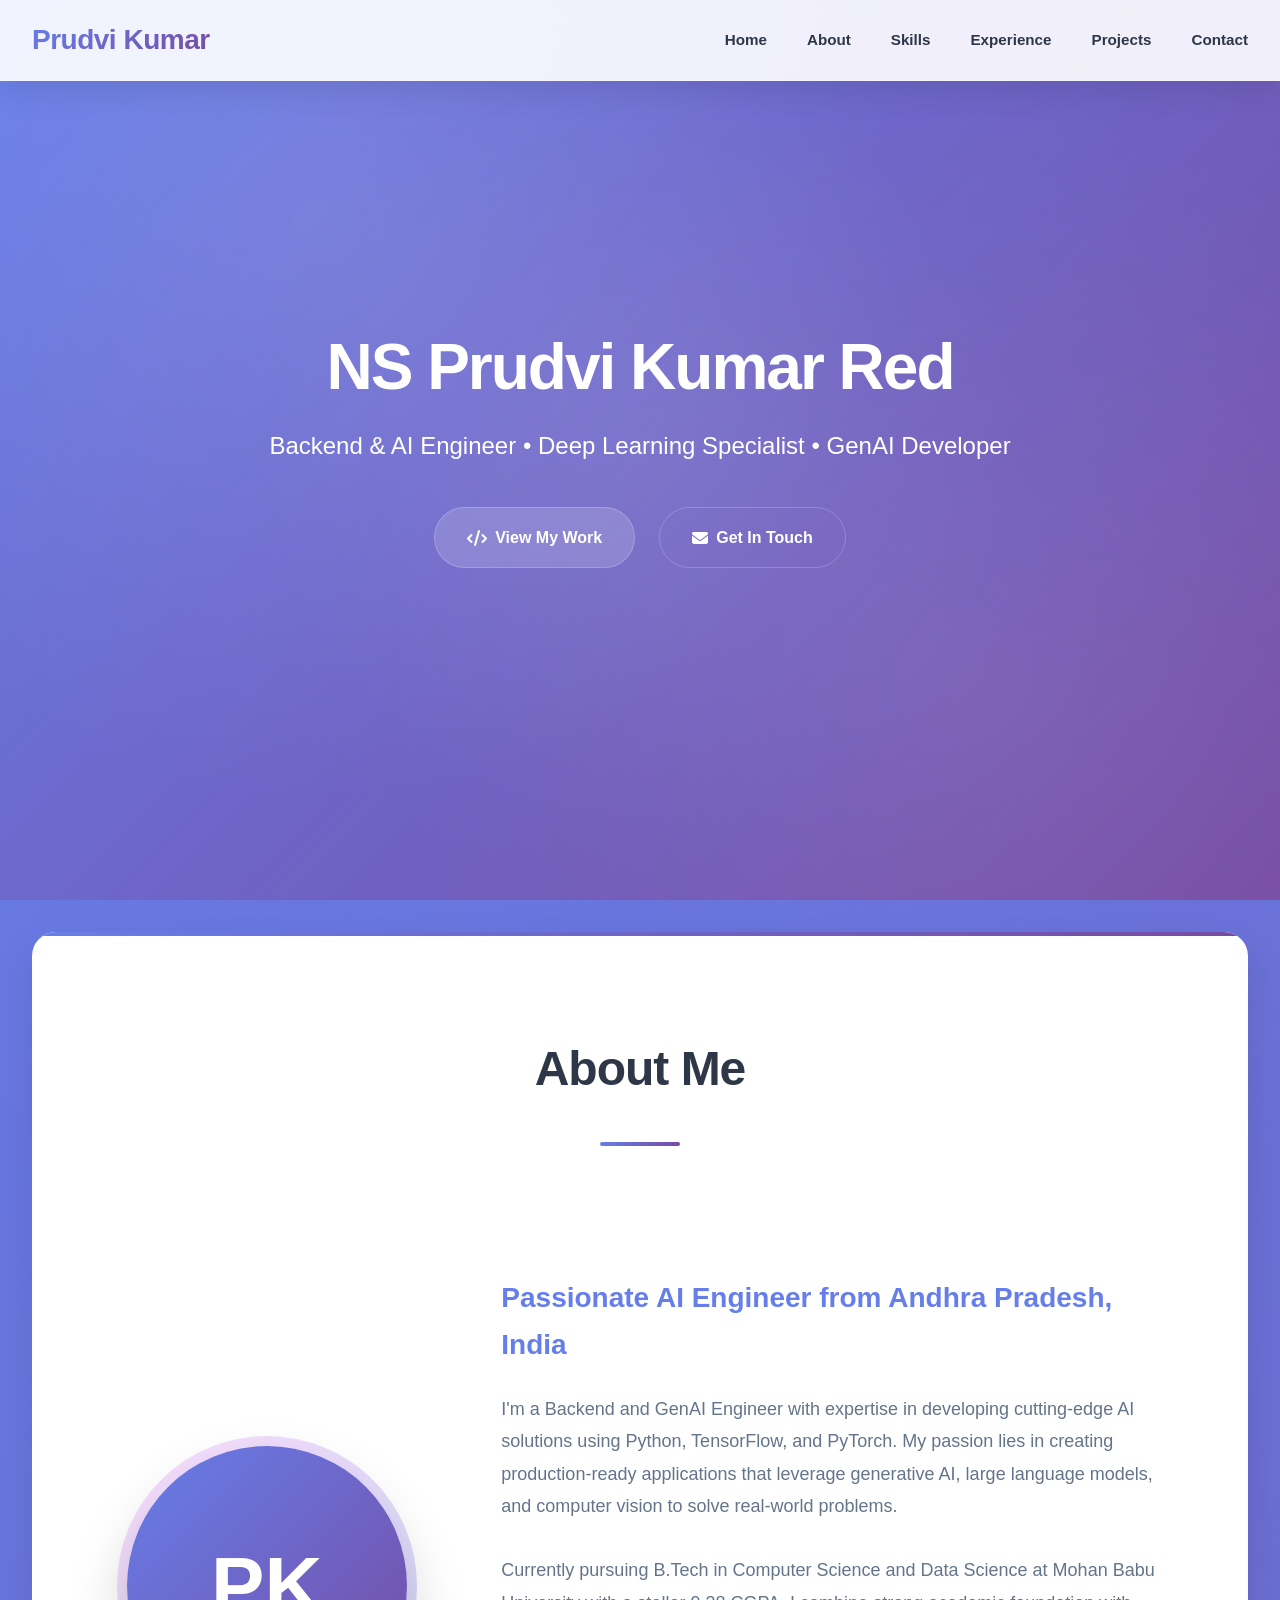
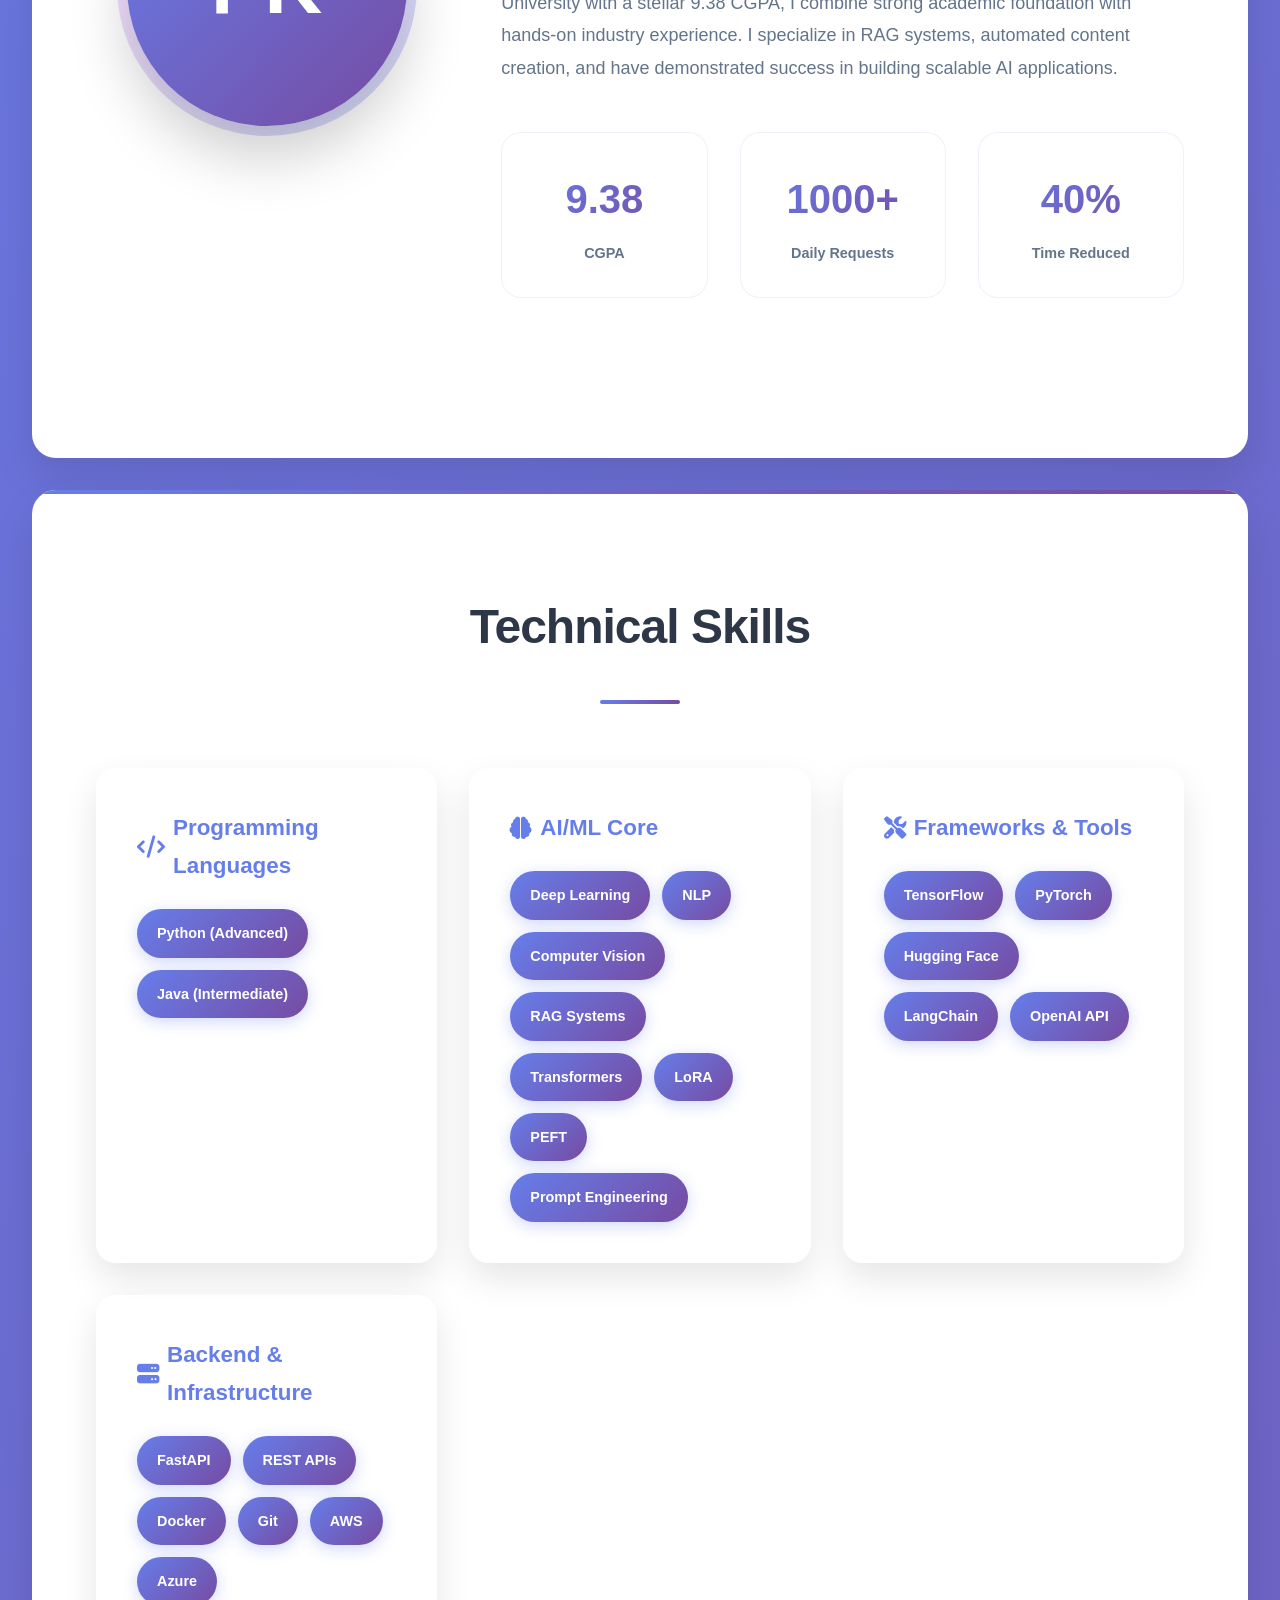
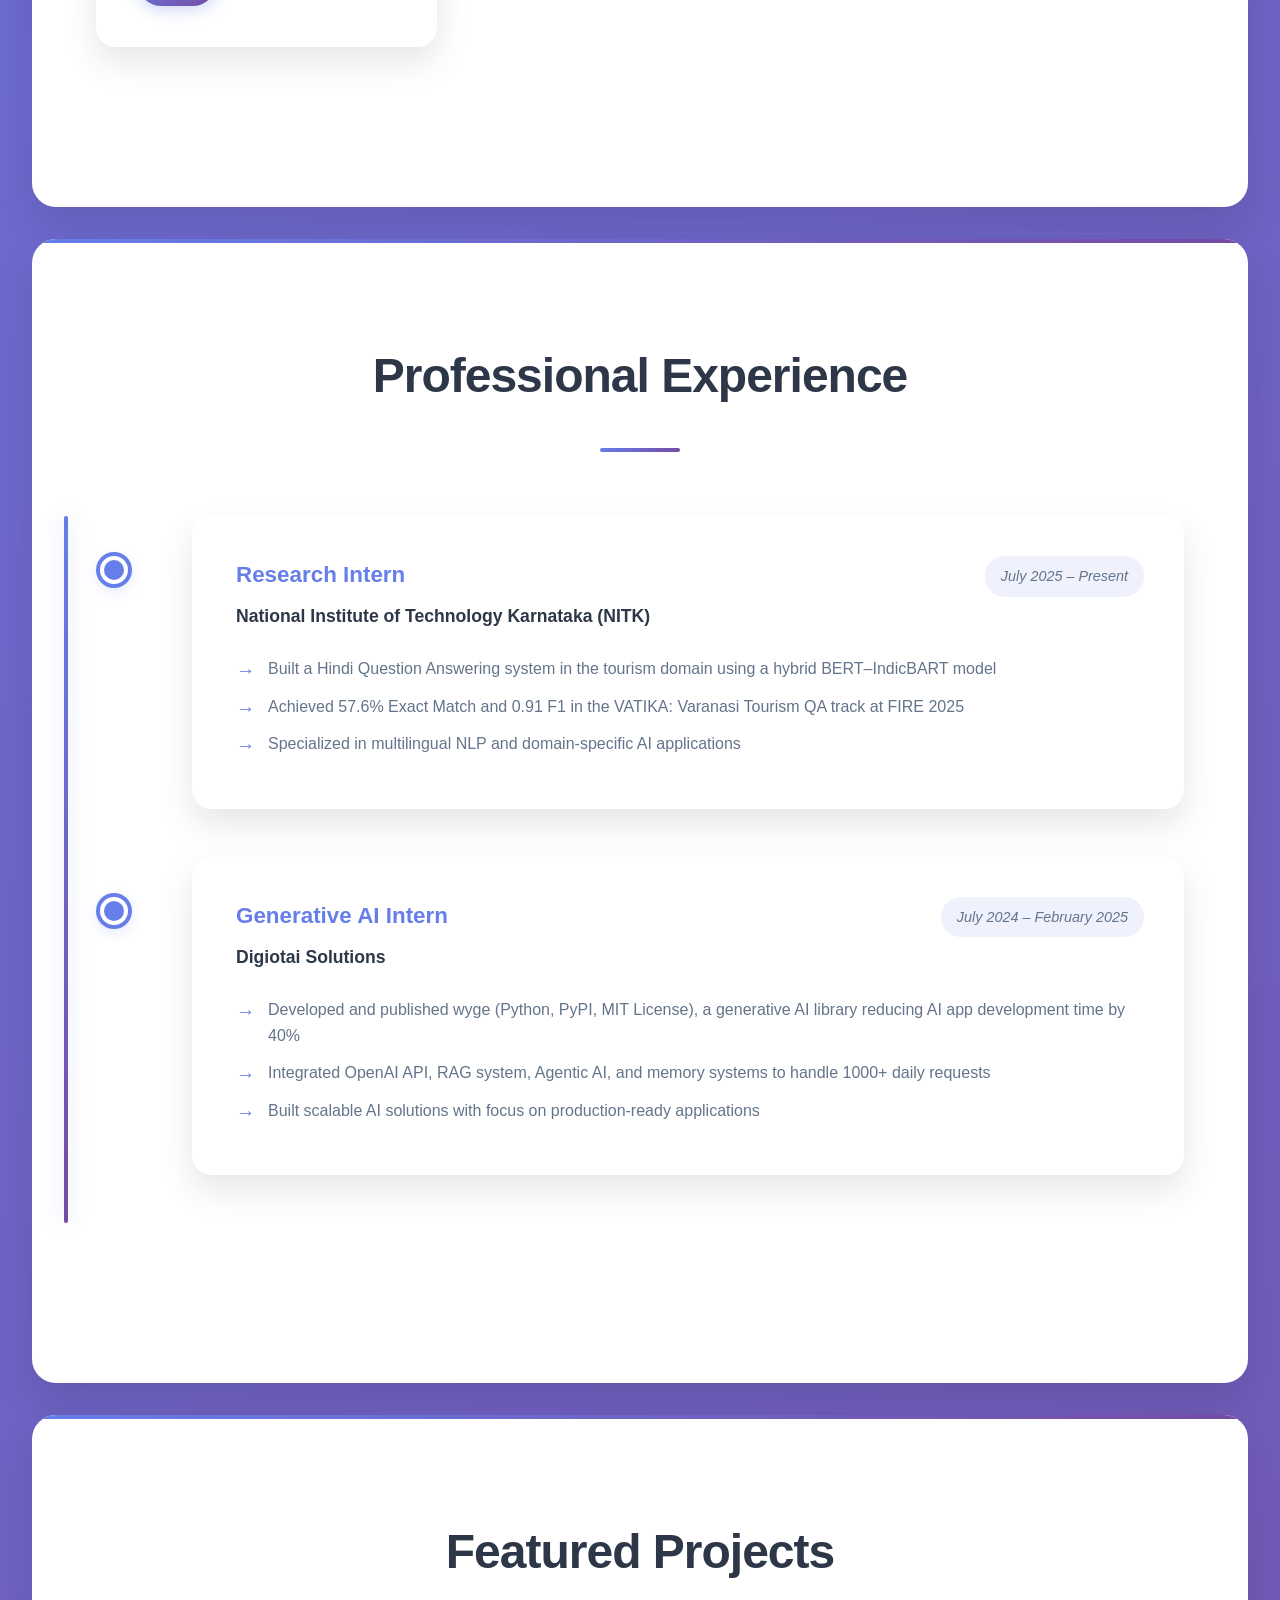
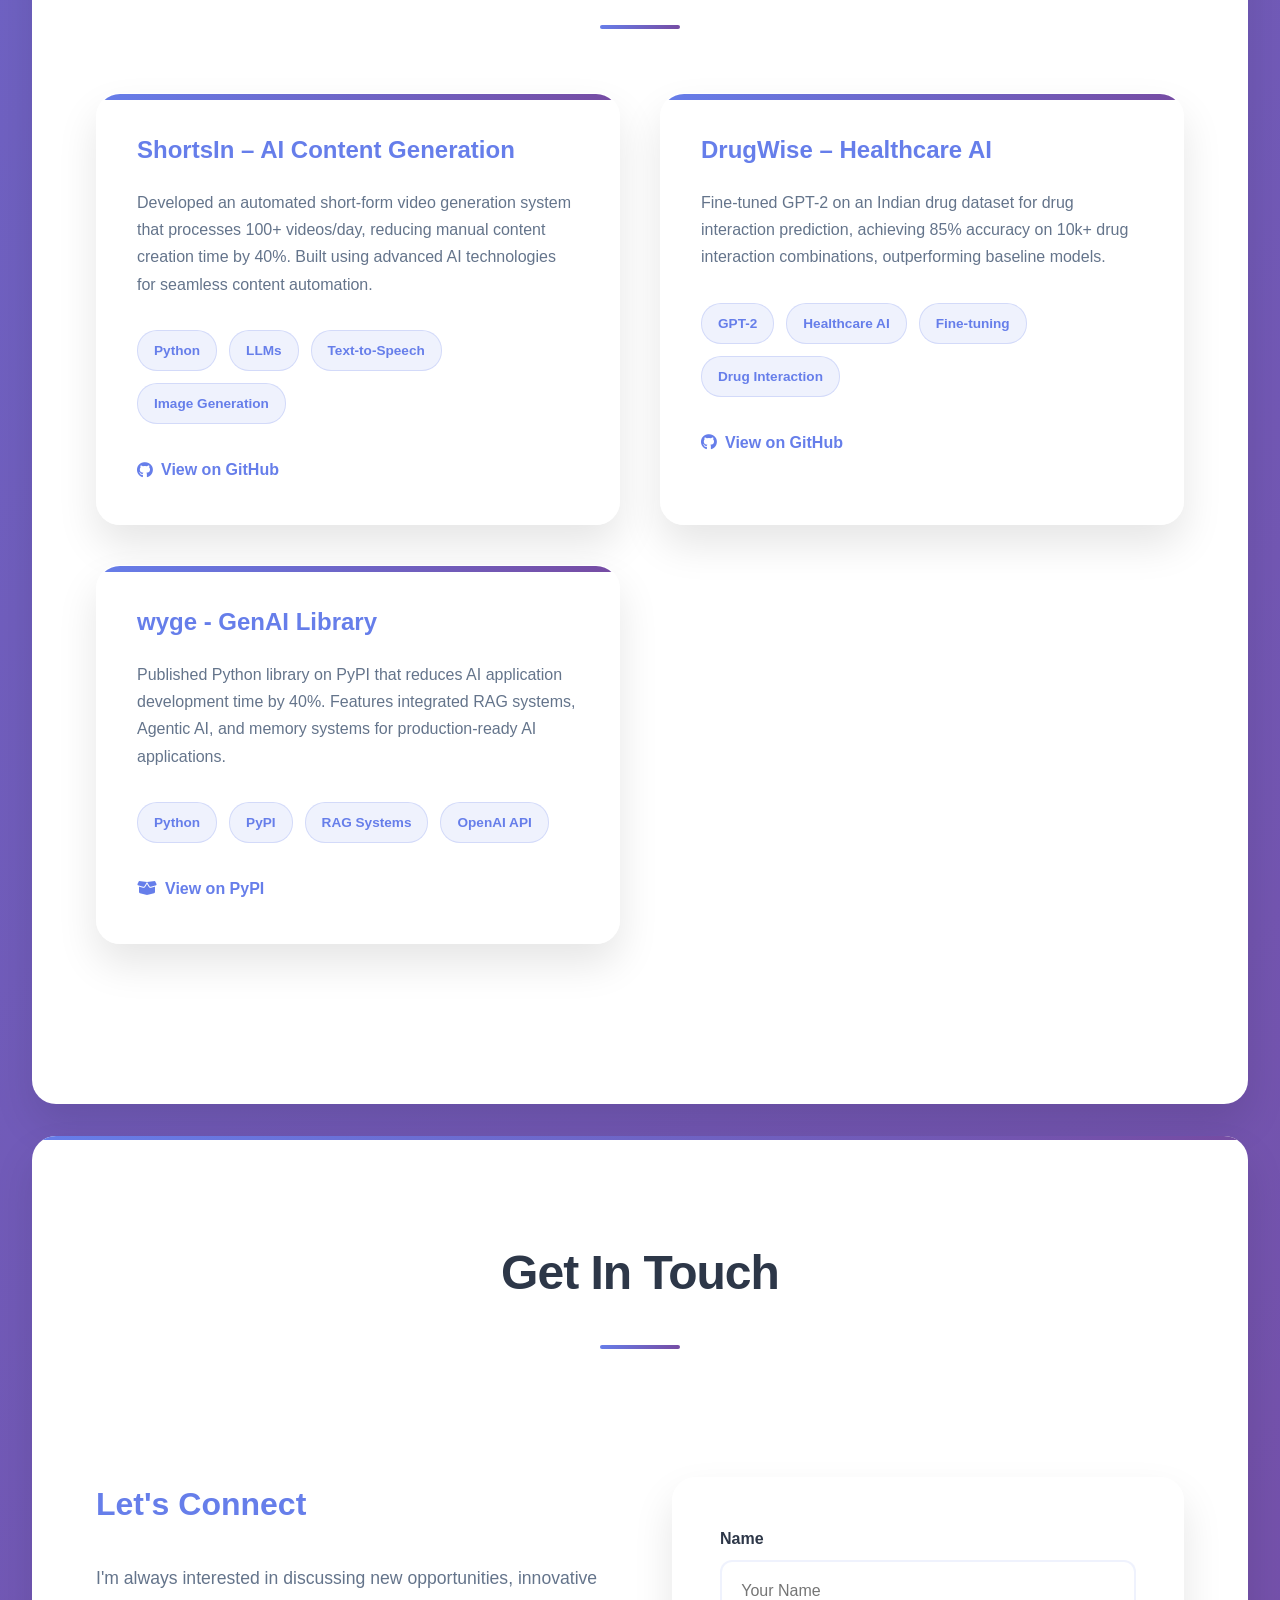
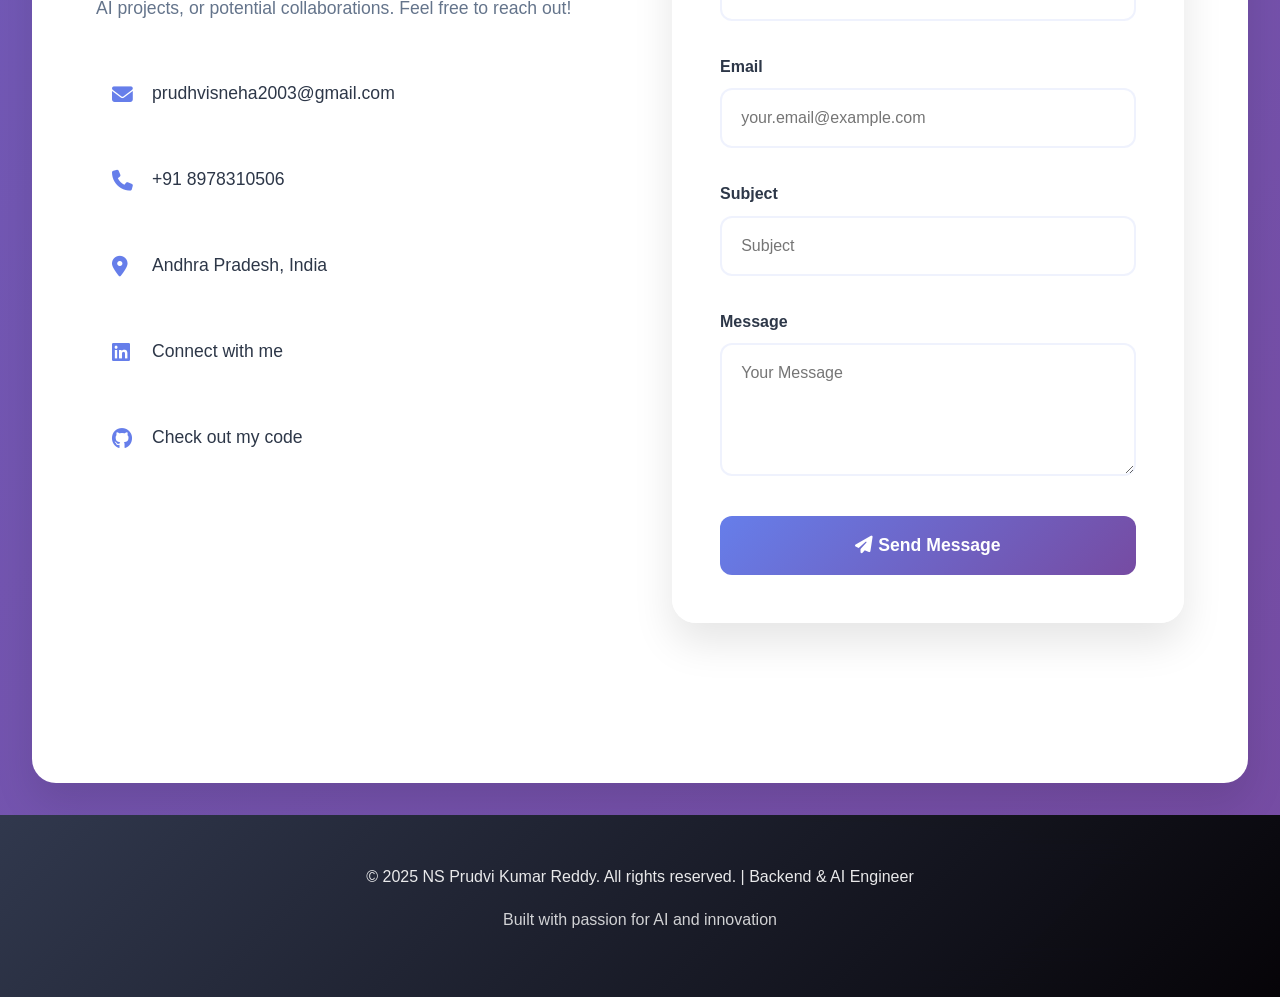
==== index.html @ 7cf5a9c7 "rename portfolio" ====
<!DOCTYPE html>
<html lang="en">
<head>
    <meta charset="UTF-8">
    <meta name="viewport" content="width=device-width, initial-scale=1.0">
    <title>NS Prudvi Kumar Reddy - Backend & AI Engineer</title>
    <link href="https://cdnjs.cloudflare.com/ajax/libs/font-awesome/6.4.0/css/all.min.css" rel="stylesheet">
    <style>
        * {
            margin: 0;
            padding: 0;
            box-sizing: border-box;
        }

        :root {
            --primary: #667eea;
            --secondary: #764ba2;
            --accent: #f093fb;
            --dark: #2d3748;
            --light: #f7fafc;
            --white: #ffffff;
            --shadow: rgba(0, 0, 0, 0.1);
            --shadow-hover: rgba(0, 0, 0, 0.2);
            --gradient-primary: linear-gradient(135deg, var(--primary) 0%, var(--secondary) 100%);
            --gradient-accent: linear-gradient(135deg, var(--accent) 0%, var(--primary) 100%);
            --glass: rgba(255, 255, 255, 0.1);
            --glass-border: rgba(255, 255, 255, 0.2);
        }

        html {
            scroll-behavior: smooth;
        }

        body {
            font-family: 'Inter', -apple-system, BlinkMacSystemFont, 'Segoe UI', sans-serif;
            line-height: 1.7;
            color: var(--dark);
            background: var(--gradient-primary);
            min-height: 100vh;
            overflow-x: hidden;
        }

        /* Enhanced Navigation */
        nav {
            position: fixed;
            top: 0;
            width: 100%;
            background: rgba(255, 255, 255, 0.9);
            backdrop-filter: blur(20px);
            -webkit-backdrop-filter: blur(20px);
            z-index: 1000;
            padding: 1rem 0;
            box-shadow: 0 8px 32px rgba(0, 0, 0, 0.1);
            border-bottom: 1px solid rgba(255, 255, 255, 0.2);
            transition: all 0.3s cubic-bezier(0.4, 0, 0.2, 1);
        }

        .nav-container {
            max-width: 1400px;
            margin: 0 auto;
            display: flex;
            justify-content: space-between;
            align-items: center;
            padding: 0 2rem;
        }

        .logo {
            font-size: 1.75rem;
            font-weight: 800;
            background: var(--gradient-primary);
            -webkit-background-clip: text;
            -webkit-text-fill-color: transparent;
            background-clip: text;
            letter-spacing: -0.5px;
        }

        .nav-links {
            display: flex;
            list-style: none;
            gap: 2.5rem;
        }

        .nav-links a {
            text-decoration: none;
            color: var(--dark);
            font-weight: 600;
            font-size: 0.95rem;
            transition: all 0.3s cubic-bezier(0.4, 0, 0.2, 1);
            position: relative;
            padding: 0.5rem 0;
        }

        .nav-links a:hover {
            color: var(--primary);
            transform: translateY(-2px);
        }

        .nav-links a::after {
            content: '';
            position: absolute;
            bottom: 0;
            left: 0;
            width: 0;
            height: 2px;
            background: var(--gradient-primary);
            transition: width 0.3s cubic-bezier(0.4, 0, 0.2, 1);
        }

        .nav-links a:hover::after {
            width: 100%;
        }

        .mobile-menu {
            display: none;
            flex-direction: column;
            cursor: pointer;
            padding: 0.5rem;
        }

        .mobile-menu span {
            width: 25px;
            height: 3px;
            background: var(--primary);
            margin: 3px 0;
            transition: 0.3s;
            border-radius: 2px;
        }

        /* Enhanced Hero Section */
        .hero {
            min-height: 100vh;
            display: flex;
            align-items: center;
            justify-content: center;
            text-align: center;
            color: white;
            position: relative;
            overflow: hidden;
            background: var(--gradient-primary);
        }

        .hero::before {
            content: '';
            position: absolute;
            top: 0;
            left: 0;
            right: 0;
            bottom: 0;
            background: 
                radial-gradient(circle at 25% 25%, rgba(255, 255, 255, 0.1) 0%, transparent 50%),
                radial-gradient(circle at 75% 75%, rgba(255, 255, 255, 0.08) 0%, transparent 50%),
                radial-gradient(circle at 50% 50%, rgba(255, 255, 255, 0.05) 0%, transparent 50%);
            animation: float 20s ease-in-out infinite;
        }

        @keyframes float {
            0%, 100% { transform: translateY(0px) rotate(0deg); }
            33% { transform: translateY(-30px) rotate(2deg); }
            66% { transform: translateY(-20px) rotate(-1deg); }
        }

        .hero-content {
            position: relative;
            z-index: 1;
            max-width: 900px;
            padding: 0 2rem;
        }

        .hero-title {
            font-size: clamp(2.5rem, 5vw, 4.5rem);
            margin-bottom: 1.5rem;
            font-weight: 800;
            letter-spacing: -2px;
            line-height: 1.1;
            opacity: 0;
            animation: slideUp 1s ease 0.5s forwards;
        }

        .hero-subtitle {
            font-size: clamp(1.1rem, 2.5vw, 1.5rem);
            margin-bottom: 2.5rem;
            opacity: 0.9;
            font-weight: 400;
            opacity: 0;
            animation: slideUp 1s ease 0.7s forwards;
        }

        .cta-buttons {
            opacity: 0;
            animation: slideUp 1s ease 0.9s forwards;
            display: flex;
            gap: 1.5rem;
            justify-content: center;
            flex-wrap: wrap;
        }

        .btn {
            display: inline-flex;
            align-items: center;
            gap: 0.5rem;
            padding: 1rem 2rem;
            background: var(--glass);
            color: white;
            text-decoration: none;
            border-radius: 50px;
            border: 1px solid var(--glass-border);
            transition: all 0.3s cubic-bezier(0.4, 0, 0.2, 1);
            backdrop-filter: blur(20px);
            -webkit-backdrop-filter: blur(20px);
            font-weight: 600;
            font-size: 1rem;
        }

        .btn:hover {
            background: rgba(255, 255, 255, 0.2);
            transform: translateY(-3px);
            box-shadow: 0 20px 40px rgba(0, 0, 0, 0.2);
        }

        .btn-primary {
            background: rgba(255, 255, 255, 0.15);
        }

        .btn-secondary {
            background: transparent;
        }

        @keyframes slideUp {
            from { opacity: 0; transform: translateY(60px); }
            to { opacity: 1; transform: translateY(0); }
        }

        /* Enhanced Section Styling */
        .container {
            max-width: 1400px;
            margin: 0 auto;
            padding: 0 2rem;
        }

        section {
            padding: 6rem 0;
            position: relative;
        }

        .section-bg {
            background: var(--white);
            margin: 2rem 0;
            border-radius: 24px;
            box-shadow: 0 20px 40px var(--shadow);
            overflow: hidden;
            position: relative;
        }

        .section-bg::before {
            content: '';
            position: absolute;
            top: 0;
            left: 0;
            right: 0;
            height: 4px;
            background: var(--gradient-primary);
        }

        h2 {
            text-align: center;
            font-size: clamp(2rem, 4vw, 3rem);
            margin-bottom: 4rem;
            color: var(--dark);
            position: relative;
            font-weight: 800;
            letter-spacing: -1px;
        }

        h2::after {
            content: '';
            display: block;
            width: 80px;
            height: 4px;
            background: var(--gradient-primary);
            margin: 2rem auto 0;
            border-radius: 2px;
        }

        /* Enhanced About Section */
        .about-content {
            display: grid;
            grid-template-columns: 1fr 2fr;
            gap: 4rem;
            align-items: center;
            padding: 4rem;
        }

        .about-image {
            width: 280px;
            height: 280px;
            border-radius: 50%;
            background: var(--gradient-primary);
            display: flex;
            align-items: center;
            justify-content: center;
            font-size: 5rem;
            color: white;
            margin: 0 auto;
            box-shadow: 0 30px 60px var(--shadow-hover);
            position: relative;
            font-weight: 800;
        }

        .about-image::before {
            content: '';
            position: absolute;
            top: -10px;
            left: -10px;
            right: -10px;
            bottom: -10px;
            border-radius: 50%;
            background: var(--gradient-accent);
            z-index: -1;
            opacity: 0.3;
            animation: pulse 3s ease-in-out infinite;
        }

        @keyframes pulse {
            0%, 100% { transform: scale(1); opacity: 0.3; }
            50% { transform: scale(1.05); opacity: 0.1; }
        }

        .about-text h3 {
            color: var(--primary);
            margin-bottom: 1.5rem;
            font-size: 1.75rem;
            font-weight: 700;
        }

        .about-text p {
            margin-bottom: 2rem;
            font-size: 1.125rem;
            line-height: 1.8;
            color: #64748b;
        }

        .stats {
            display: grid;
            grid-template-columns: repeat(auto-fit, minmax(150px, 1fr));
            gap: 2rem;
            margin-top: 3rem;
        }

        .stat {
            text-align: center;
            padding: 2rem 1rem;
            background: linear-gradient(135deg, var(--glass) 0%, rgba(255, 255, 255, 0.05) 100%);
            border-radius: 20px;
            border: 1px solid rgba(102, 126, 234, 0.1);
            transition: transform 0.3s ease;
        }

        .stat:hover {
            transform: translateY(-5px);
        }

        .stat-number {
            font-size: 2.5rem;
            font-weight: 800;
            background: var(--gradient-primary);
            -webkit-background-clip: text;
            -webkit-text-fill-color: transparent;
            background-clip: text;
            display: block;
            margin-bottom: 0.5rem;
        }

        .stat-label {
            font-size: 0.9rem;
            color: #64748b;
            font-weight: 600;
        }

        /* Enhanced Skills Section */
        .skills-grid {
            display: grid;
            grid-template-columns: repeat(auto-fit, minmax(320px, 1fr));
            gap: 2rem;
            margin-top: 3rem;
            padding: 0 4rem 4rem;
        }

        .skill-category {
            background: rgba(255, 255, 255, 0.7);
            padding: 2.5rem;
            border-radius: 20px;
            box-shadow: 0 15px 35px var(--shadow);
            transition: all 0.3s cubic-bezier(0.4, 0, 0.2, 1);
            border: 1px solid rgba(255, 255, 255, 0.2);
        }

        .skill-category:hover {
            transform: translateY(-8px);
            box-shadow: 0 25px 50px var(--shadow-hover);
        }

        .skill-category h3 {
            color: var(--primary);
            margin-bottom: 1.5rem;
            font-size: 1.4rem;
            font-weight: 700;
            display: flex;
            align-items: center;
            gap: 0.5rem;
        }

        .skill-tags {
            display: flex;
            flex-wrap: wrap;
            gap: 0.75rem;
        }

        .skill-tag {
            background: var(--gradient-primary);
            color: white;
            padding: 0.75rem 1.25rem;
            border-radius: 25px;
            font-size: 0.9rem;
            font-weight: 600;
            transition: all 0.3s ease;
            box-shadow: 0 4px 15px rgba(102, 126, 234, 0.3);
        }

        .skill-tag:hover {
            transform: translateY(-2px);
            box-shadow: 0 8px 25px rgba(102, 126, 234, 0.4);
        }

        /* Enhanced Experience Section */
        .experience-timeline {
            position: relative;
            padding: 0 4rem 4rem 6rem;
        }

        .experience-timeline::before {
            content: '';
            position: absolute;
            left: 2rem;
            top: 0;
            bottom: 4rem;
            width: 4px;
            background: var(--gradient-primary);
            border-radius: 2px;
            box-shadow: 0 0 20px rgba(102, 126, 234, 0.3);
        }

        .experience-item {
            position: relative;
            background: rgba(255, 255, 255, 0.9);
            padding: 2.5rem;
            margin-bottom: 3rem;
            border-radius: 20px;
            box-shadow: 0 15px 35px var(--shadow);
            margin-left: 4rem;
            transition: all 0.3s cubic-bezier(0.4, 0, 0.2, 1);
            border-left: 4px solid transparent;
            background-clip: padding-box;
        }

        .experience-item:hover {
            transform: translateX(10px);
            box-shadow: 0 25px 50px var(--shadow-hover);
            border-left-color: var(--primary);
        }

        .experience-item::before {
            content: '';
            position: absolute;
            left: -6rem;
            top: 2.5rem;
            width: 20px;
            height: 20px;
            background: var(--primary);
            border-radius: 50%;
            border: 4px solid white;
            box-shadow: 0 0 0 4px var(--primary), 0 4px 15px rgba(102, 126, 234, 0.3);
        }

        .experience-header {
            display: flex;
            justify-content: space-between;
            align-items: flex-start;
            margin-bottom: 1.5rem;
            flex-wrap: wrap;
            gap: 1rem;
        }

        .experience-title {
            color: var(--primary);
            font-size: 1.4rem;
            font-weight: 700;
            margin-bottom: 0.5rem;
        }

        .experience-company {
            font-weight: 600;
            color: var(--dark);
            font-size: 1.1rem;
        }

        .experience-date {
            color: #64748b;
            font-style: italic;
            font-weight: 500;
            background: rgba(102, 126, 234, 0.1);
            padding: 0.5rem 1rem;
            border-radius: 20px;
            font-size: 0.9rem;
        }

        .experience-description {
            list-style: none;
        }

        .experience-description li {
            margin-bottom: 0.75rem;
            position: relative;
            padding-left: 2rem;
            line-height: 1.6;
            color: #64748b;
        }

        .experience-description li::before {
            content: '→';
            color: var(--primary);
            position: absolute;
            left: 0;
            font-weight: bold;
            font-size: 1.2rem;
        }

        /* Enhanced Projects Section */
        .projects-grid {
            display: grid;
            grid-template-columns: repeat(auto-fit, minmax(380px, 1fr));
            gap: 2.5rem;
            margin-top: 3rem;
            padding: 0 4rem 4rem;
        }

        .project-card {
            background: rgba(255, 255, 255, 0.95);
            border-radius: 24px;
            padding: 2.5rem;
            box-shadow: 0 20px 40px var(--shadow);
            transition: all 0.4s cubic-bezier(0.4, 0, 0.2, 1);
            position: relative;
            overflow: hidden;
            border: 1px solid rgba(255, 255, 255, 0.2);
        }

        .project-card::before {
            content: '';
            position: absolute;
            top: 0;
            left: 0;
            right: 0;
            height: 6px;
            background: var(--gradient-primary);
        }

        .project-card:hover {
            transform: translateY(-15px);
            box-shadow: 0 35px 70px var(--shadow-hover);
        }

        .project-title {
            color: var(--primary);
            font-size: 1.5rem;
            margin-bottom: 1.5rem;
            font-weight: 700;
            line-height: 1.3;
        }

        .project-description {
            margin-bottom: 2rem;
            line-height: 1.7;
            color: #64748b;
            font-size: 1rem;
        }

        .project-tech {
            display: flex;
            flex-wrap: wrap;
            gap: 0.75rem;
            margin-bottom: 2rem;
        }

        .tech-tag {
            background: rgba(102, 126, 234, 0.1);
            color: var(--primary);
            padding: 0.5rem 1rem;
            border-radius: 20px;
            font-size: 0.85rem;
            border: 1px solid rgba(102, 126, 234, 0.2);
            font-weight: 600;
            transition: all 0.3s ease;
        }

        .tech-tag:hover {
            background: rgba(102, 126, 234, 0.2);
            transform: translateY(-2px);
        }

        .project-link {
            color: var(--primary);
            text-decoration: none;
            font-weight: 700;
            transition: all 0.3s ease;
            display: inline-flex;
            align-items: center;
            gap: 0.5rem;
            font-size: 1rem;
        }

        .project-link:hover {
            color: var(--secondary);
            transform: translateX(5px);
        }

        /* Enhanced Contact Section */
        .contact-content {
            display: grid;
            grid-template-columns: 1fr 1fr;
            gap: 4rem;
            align-items: start;
            padding: 4rem;
        }

        .contact-info h3 {
            color: var(--primary);
            margin-bottom: 2rem;
            font-size: 2rem;
            font-weight: 700;
        }

        .contact-info p {
            margin-bottom: 2.5rem;
            line-height: 1.7;
            font-size: 1.1rem;
            color: #64748b;
        }

        .contact-item {
            display: flex;
            align-items: center;
            margin-bottom: 1.5rem;
            font-size: 1.1rem;
            color: var(--dark);
            transition: all 0.3s ease;
            padding: 1rem;
            border-radius: 12px;
        }

        .contact-item:hover {
            background: rgba(102, 126, 234, 0.05);
            transform: translateX(10px);
        }

        .contact-item i {
            color: var(--primary);
            margin-right: 1rem;
            font-size: 1.3rem;
            width: 24px;
        }

        .contact-form {
            background: rgba(255, 255, 255, 0.95);
            padding: 3rem;
            border-radius: 24px;
            box-shadow: 0 20px 40px var(--shadow);
            backdrop-filter: blur(20px);
            -webkit-backdrop-filter: blur(20px);
        }

        .form-group {
            margin-bottom: 2rem;
        }

        .form-group label {
            display: block;
            margin-bottom: 0.5rem;
            font-weight: 600;
            color: var(--dark);
        }

        .form-group input,
        .form-group textarea {
            width: 100%;
            padding: 1.2rem;
            border: 2px solid rgba(102, 126, 234, 0.1);
            border-radius: 12px;
            font-size: 1rem;
            transition: all 0.3s ease;
            background: rgba(255, 255, 255, 0.8);
            font-family: inherit;
        }

        .form-group input:focus,
        .form-group textarea:focus {
            outline: none;
            border-color: var(--primary);
            box-shadow: 0 0 0 4px rgba(102, 126, 234, 0.1);
            transform: translateY(-2px);
        }

        .submit-btn {
            width: 100%;
            padding: 1.2rem;
            background: var(--gradient-primary);
            color: white;
            border: none;
            border-radius: 12px;
            font-size: 1.1rem;
            font-weight: 700;
            cursor: pointer;
            transition: all 0.3s cubic-bezier(0.4, 0, 0.2, 1);
            font-family: inherit;
        }

        .submit-btn:hover {
            transform: translateY(-3px);
            box-shadow: 0 15px 30px rgba(102, 126, 234, 0.4);
        }

        /* Enhanced Footer */
        footer {
            background: linear-gradient(135deg, rgba(45, 55, 72, 0.95) 0%, rgba(0, 0, 0, 0.95) 100%);
            color: white;
            text-align: center;
            padding: 3rem 2rem;
            backdrop-filter: blur(20px);
            -webkit-backdrop-filter: blur(20px);
        }

        footer p {
            margin-bottom: 1rem;
            opacity: 0.9;
        }

        /* Responsive Design */
        @media (max-width: 1024px) {
            .nav-container { padding: 0 1.5rem; }
            .container { padding: 0 1.5rem; }
            .about-content { grid-template-columns: 1fr; text-align: center; gap: 3rem; padding: 3rem; }
            .contact-content { grid-template-columns: 1fr; gap: 3rem; padding: 3rem; }
            .experience-timeline { padding-left: 4rem; }
            .skills-grid { padding: 0 3rem 3rem; }
            .projects-grid { padding: 0 3rem 3rem; }
        }

        @media (max-width: 768px) {
            .nav-links { 
                position: fixed;
                top: 100%;
                left: 0;
                width: 100%;
                background: rgba(255, 255, 255, 0.98);
                backdrop-filter: blur(20px);
                flex-direction: column;
                gap: 0;
                padding: 2rem;
                box-shadow: 0 10px 30px var(--shadow);
                transform: translateY(-100%);
                opacity: 0;
                transition: all 0.3s cubic-bezier(0.4, 0, 0.2, 1);
                border-radius: 0 0 20px 20px;
            }

            .nav-links.active {
                top: 100%;
                transform: translateY(0);
                opacity: 1;
            }

            .nav-links li {
                margin: 1rem 0;
            }

            .mobile-menu {
                display: flex;
            }

            .mobile-menu.active span:nth-child(1) {
                transform: rotate(45deg) translate(5px, 5px);
            }

            .mobile-menu.active span:nth-child(2) {
                opacity: 0;
            }

            .mobile-menu.active span:nth-child(3) {
                transform: rotate(-45deg) translate(7px, -6px);
            }

            .hero-title { font-size: 2.5rem; }
            .cta-buttons { flex-direction: column; align-items: center; }
            
            .about-content,
            .contact-content { 
                grid-template-columns: 1fr; 
                padding: 2rem; 
            }

            .experience-timeline {
                padding-left: 2rem;
            }

            .experience-item {
                margin-left: 2rem;
            }

            .experience-item::before {
                left: -4rem;
            }

            .experience-timeline::before {
                left: 0;
            }

            .skills-grid,
            .projects-grid {
                grid-template-columns: 1fr;
                padding: 0 2rem 2rem;
            }

            .projects-grid {
                grid-template-columns: 1fr;
            }

            .project-card,
            .skill-category {
                padding: 2rem;
            }

            .stats {
                grid-template-columns: repeat(auto-fit, minmax(120px, 1fr));
                gap: 1rem;
            }

            section {
                padding: 4rem 0;
            }
        }

        @media (max-width: 480px) {
            .hero-content { padding: 0 1rem; }
            .nav-container { padding: 0 1rem; }
            .container { padding: 0 1rem; }
            
            .about-content,
            .contact-content,
            .skills-grid,
            .projects-grid {
                padding: 1.5rem;
            }

            .experience-timeline {
                padding: 0 1.5rem 2rem 1rem;
            }

            .btn {
                padding: 0.8rem 1.5rem;
                font-size: 0.9rem;
            }
        }

        /* Scroll animations */
        @media (prefers-reduced-motion: no-preference) {
            .fade-in {
                opacity: 0;
                transform: translateY(30px);
                transition: all 0.6s ease;
            }

            .fade-in.visible {
                opacity: 1;
                transform: translateY(0);
            }
        }
    </style>
</head>
<body>
    <!-- Navigation Bar -->
    <nav id="navbar">
        <div class="nav-container">
            <div class="logo">Prudvi Kumar</div>
            <ul class="nav-links" id="navLinks">
                <li><a href="#home">Home</a></li>
                <li><a href="#about">About</a></li>
                <li><a href="#skills">Skills</a></li>
                <li><a href="#experience">Experience</a></li>
                <li><a href="#projects">Projects</a></li>
                <li><a href="#contact">Contact</a></li>
            </ul>
            <div class="mobile-menu" id="mobileMenu">
                <span></span>
                <span></span>
                <span></span>
            </div>
        </div>
    </nav>

    <!-- Hero Section -->
    <section id="home" class="hero">
        <div class="hero-content">
            <h1 class="hero-title">NS Prudvi Kumar Reddy</h1>
            <p class="hero-subtitle">Backend & AI Engineer • Deep Learning Specialist • GenAI Developer</p>
            <div class="cta-buttons">
                <a href="#projects" class="btn btn-primary">
                    <i class="fas fa-code"></i> View My Work
                </a>
                <a href="#contact" class="btn btn-secondary">
                    <i class="fas fa-envelope"></i> Get In Touch
                </a>
            </div>
        </div>
    </section>

    <!-- About Section -->
    <div class="container">
        <section id="about" class="section-bg fade-in">
            <h2>About Me</h2>
            <div class="about-content">
                <div class="about-image">PK</div>
                <div class="about-text">
                    <h3>Passionate AI Engineer from Andhra Pradesh, India</h3>
                    <p>I'm a Backend and GenAI Engineer with expertise in developing cutting-edge AI solutions using Python, TensorFlow, and PyTorch. My passion lies in creating production-ready applications that leverage generative AI, large language models, and computer vision to solve real-world problems.</p>
                    <p>Currently pursuing B.Tech in Computer Science and Data Science at Mohan Babu University with a stellar 9.38 CGPA, I combine strong academic foundation with hands-on industry experience. I specialize in RAG systems, automated content creation, and have demonstrated success in building scalable AI applications.</p>
                    <div class="stats">
                        <div class="stat">
                            <div class="stat-number">9.38</div>
                            <div class="stat-label">CGPA</div>
                        </div>
                        <div class="stat">
                            <div class="stat-number">1000+</div>
                            <div class="stat-label">Daily Requests</div>
                        </div>
                        <div class="stat">
                            <div class="stat-number">40%</div>
                            <div class="stat-label">Time Reduced</div>
                        </div>
                    </div>
                </div>
            </div>
        </section>

        <!-- Skills Section -->
        <section id="skills" class="section-bg fade-in">
            <h2>Technical Skills</h2>
            <div class="skills-grid">
                <div class="skill-category">
                    <h3><i class="fas fa-code"></i> Programming Languages</h3>
                    <div class="skill-tags">
                        <span class="skill-tag">Python (Advanced)</span>
                        <span class="skill-tag">Java (Intermediate)</span>
                    </div>
                </div>
                <div class="skill-category">
                    <h3><i class="fas fa-brain"></i> AI/ML Core</h3>
                    <div class="skill-tags">
                        <span class="skill-tag">Deep Learning</span>
                        <span class="skill-tag">NLP</span>
                        <span class="skill-tag">Computer Vision</span>
                        <span class="skill-tag">RAG Systems</span>
                        <span class="skill-tag">Transformers</span>
                        <span class="skill-tag">LoRA</span>
                        <span class="skill-tag">PEFT</span>
                        <span class="skill-tag">Prompt Engineering</span>
                    </div>
                </div>
                <div class="skill-category">
                    <h3><i class="fas fa-tools"></i> Frameworks & Tools</h3>
                    <div class="skill-tags">
                        <span class="skill-tag">TensorFlow</span>
                        <span class="skill-tag">PyTorch</span>
                        <span class="skill-tag">Hugging Face</span>
                        <span class="skill-tag">LangChain</span>
                        <span class="skill-tag">OpenAI API</span>
                    </div>
                </div>
                <div class="skill-category">
                    <h3><i class="fas fa-server"></i> Backend & Infrastructure</h3>
                    <div class="skill-tags">
                        <span class="skill-tag">FastAPI</span>
                        <span class="skill-tag">REST APIs</span>
                        <span class="skill-tag">Docker</span>
                        <span class="skill-tag">Git</span>
                        <span class="skill-tag">AWS</span>
                        <span class="skill-tag">Azure</span>
                    </div>
                </div>
            </div>
        </section>

        <!-- Experience Section -->
        <section id="experience" class="section-bg fade-in">
            <h2>Professional Experience</h2>
            <div class="experience-timeline">
                <div class="experience-item">
                    <div class="experience-header">
                        <div>
                            <div class="experience-title">Research Intern</div>
                            <div class="experience-company">National Institute of Technology Karnataka (NITK)</div>
                        </div>
                        <div class="experience-date">July 2025 – Present</div>
                    </div>
                    <ul class="experience-description">
                        <li>Built a Hindi Question Answering system in the tourism domain using a hybrid BERT–IndicBART model</li>
                        <li>Achieved 57.6% Exact Match and 0.91 F1 in the VATIKA: Varanasi Tourism QA track at FIRE 2025</li>
                        <li>Specialized in multilingual NLP and domain-specific AI applications</li>
                    </ul>
                </div>
                <div class="experience-item">
                    <div class="experience-header">
                        <div>
                            <div class="experience-title">Generative AI Intern</div>
                            <div class="experience-company">Digiotai Solutions</div>
                        </div>
                        <div class="experience-date">July 2024 – February 2025</div>
                    </div>
                    <ul class="experience-description">
                        <li>Developed and published wyge (Python, PyPI, MIT License), a generative AI library reducing AI app development time by 40%</li>
                        <li>Integrated OpenAI API, RAG system, Agentic AI, and memory systems to handle 1000+ daily requests</li>
                        <li>Built scalable AI solutions with focus on production-ready applications</li>
                    </ul>
                </div>
            </div>
        </section>

        <!-- Projects Section -->
        <section id="projects" class="section-bg fade-in">
            <h2>Featured Projects</h2>
            <div class="projects-grid">
                <div class="project-card">
                    <div class="project-title">ShortsIn – AI Content Generation</div>
                    <div class="project-description">
                        Developed an automated short-form video generation system that processes 100+ videos/day, reducing manual content creation time by 40%. Built using advanced AI technologies for seamless content automation.
                    </div>
                    <div class="project-tech">
                        <span class="tech-tag">Python</span>
                        <span class="tech-tag">LLMs</span>
                        <span class="tech-tag">Text-to-Speech</span>
                        <span class="tech-tag">Image Generation</span>
                    </div>
                    <a href="#" class="project-link">
                        <i class="fab fa-github"></i> View on GitHub
                    </a>
                </div>
                <div class="project-card">
                    <div class="project-title">DrugWise – Healthcare AI</div>
                    <div class="project-description">
                        Fine-tuned GPT-2 on an Indian drug dataset for drug interaction prediction, achieving 85% accuracy on 10k+ drug interaction combinations, outperforming baseline models.
                    </div>
                    <div class="project-tech">
                        <span class="tech-tag">GPT-2</span>
                        <span class="tech-tag">Healthcare AI</span>
                        <span class="tech-tag">Fine-tuning</span>
                        <span class="tech-tag">Drug Interaction</span>
                    </div>
                    <a href="#" class="project-link">
                        <i class="fab fa-github"></i> View on GitHub
                    </a>
                </div>
                <div class="project-card">
                    <div class="project-title">wyge - GenAI Library</div>
                    <div class="project-description">
                        Published Python library on PyPI that reduces AI application development time by 40%. Features integrated RAG systems, Agentic AI, and memory systems for production-ready AI applications.
                    </div>
                    <div class="project-tech">
                        <span class="tech-tag">Python</span>
                        <span class="tech-tag">PyPI</span>
                        <span class="tech-tag">RAG Systems</span>
                        <span class="tech-tag">OpenAI API</span>
                    </div>
                    <a href="#" class="project-link">
                        <i class="fas fa-box-open"></i> View on PyPI
                    </a>
                </div>
            </div>
        </section>

        <!-- Contact Section -->
        <section id="contact" class="section-bg fade-in">
            <h2>Get In Touch</h2>
            <div class="contact-content">
                <div class="contact-info">
                    <h3>Let's Connect</h3>
                    <p>I'm always interested in discussing new opportunities, innovative AI projects, or potential collaborations. Feel free to reach out!</p>
                    <div class="contact-item">
                        <i class="fas fa-envelope"></i>
                        <span>prudhvisneha2003@gmail.com</span>
                    </div>
                    <div class="contact-item">
                        <i class="fas fa-phone"></i>
                        <span>+91 8978310506</span>
                    </div>
                    <div class="contact-item">
                        <i class="fas fa-map-marker-alt"></i>
                        <span>Andhra Pradesh, India</span>
                    </div>
                    <div class="contact-item">
                        <i class="fab fa-linkedin"></i>
                        <span>Connect with me</span>
                    </div>
                    <div class="contact-item">
                        <i class="fab fa-github"></i>
                        <span>Check out my code</span>
                    </div>
                </div>
                <div class="contact-form">
                    <form id="contactForm">
                        <div class="form-group">
                            <label for="name">Name</label>
                            <input type="text" id="name" name="name" placeholder="Your Name" required>
                        </div>
                        <div class="form-group">
                            <label for="email">Email</label>
                            <input type="email" id="email" name="email" placeholder="your.email@example.com" required>
                        </div>
                        <div class="form-group">
                            <label for="subject">Subject</label>
                            <input type="text" id="subject" name="subject" placeholder="Subject" required>
                        </div>
                        <div class="form-group">
                            <label for="message">Message</label>
                            <textarea id="message" name="message" rows="5" placeholder="Your Message" required></textarea>
                        </div>
                        <button type="submit" class="submit-btn">
                            <i class="fas fa-paper-plane"></i> Send Message
                        </button>
                    </form>
                </div>
            </div>
        </section>
    </div>

    <!-- Footer -->
    <footer>
        <p>&copy; 2025 NS Prudvi Kumar Reddy. All rights reserved. | Backend & AI Engineer</p>
        <p style="margin-top: 0.5rem; opacity: 0.8;">Built with passion for AI and innovation</p>
    </footer>

    <script>
        // Mobile menu toggle
        const mobileMenu = document.getElementById('mobileMenu');
        const navLinks = document.getElementById('navLinks');

        mobileMenu.addEventListener('click', () => {
            mobileMenu.classList.toggle('active');
            navLinks.classList.toggle('active');
        });

        // Close mobile menu when clicking on a link
        document.querySelectorAll('.nav-links a').forEach(link => {
            link.addEventListener('click', () => {
                mobileMenu.classList.remove('active');
                navLinks.classList.remove('active');
            });
        });

        // Smooth scrolling for navigation links
        document.querySelectorAll('a[href^="#"]').forEach(anchor => {
            anchor.addEventListener('click', function (e) {
                e.preventDefault();
                const target = document.querySelector(this.getAttribute('href'));
                const navHeight = document.querySelector('nav').offsetHeight;
                const targetPosition = target.offsetTop - navHeight;

                window.scrollTo({
                    top: targetPosition,
                    behavior: 'smooth'
                });
            });
        });

        // Form submission handler
        document.getElementById('contactForm').addEventListener('submit', function(e) {
            e.preventDefault();
            
            // Add loading state
            const submitBtn = this.querySelector('.submit-btn');
            const originalText = submitBtn.innerHTML;
            submitBtn.innerHTML = '<i class="fas fa-spinner fa-spin"></i> Sending...';
            submitBtn.disabled = true;

            // Simulate form submission
            setTimeout(() => {
                alert('Thank you for your message! I\'ll get back to you soon.');
                this.reset();
                submitBtn.innerHTML = originalText;
                submitBtn.disabled = false;
            }, 1500);
        });

        // Enhanced navbar scroll effect
        let lastScrollTop = 0;
        const navbar = document.getElementById('navbar');

        window.addEventListener('scroll', function() {
            const scrollTop = window.pageYOffset || document.documentElement.scrollTop;
            
            // Change navbar background based on scroll
            if (scrollTop > 50) {
                navbar.style.background = 'rgba(255, 255, 255, 0.98)';
                navbar.style.boxShadow = '0 8px 32px rgba(0, 0, 0, 0.15)';
            } else {
                navbar.style.background = 'rgba(255, 255, 255, 0.9)';
                navbar.style.boxShadow = '0 8px 32px rgba(0, 0, 0, 0.1)';
            }

            // Hide/show navbar on scroll (optional)
            if (scrollTop > lastScrollTop && scrollTop > 100) {
                navbar.style.transform = 'translateY(-100%)';
            } else {
                navbar.style.transform = 'translateY(0)';
            }
            
            lastScrollTop = scrollTop <= 0 ? 0 : scrollTop;
        });

        // Intersection Observer for fade-in animations
        const observerOptions = {
            threshold: 0.1,
            rootMargin: '0px 0px -50px 0px'
        };

        const observer = new IntersectionObserver((entries) => {
            entries.forEach(entry => {
                if (entry.isIntersecting) {
                    entry.target.classList.add('visible');
                }
            });
        }, observerOptions);

        // Observe all fade-in elements
        document.querySelectorAll('.fade-in').forEach(el => {
            observer.observe(el);
        });

        // Add loading animations to project cards and skill categories
        const animateOnScroll = () => {
            const cards = document.querySelectorAll('.project-card, .skill-category, .experience-item');
            
            cards.forEach((card, index) => {
                const cardTop = card.getBoundingClientRect().top;
                const windowHeight = window.innerHeight;
                
                if (cardTop < windowHeight - 100) {
                    setTimeout(() => {
                        card.style.opacity = '1';
                        card.style.transform = 'translateY(0)';
                    }, index * 100);
                }
            });
        };

        // Initialize card animations
        document.querySelectorAll('.project-card, .skill-category, .experience-item').forEach(card => {
            card.style.opacity = '0';
            card.style.transform = 'translateY(20px)';
            card.style.transition = 'all 0.6s cubic-bezier(0.4, 0, 0.2, 1)';
        });

        window.addEventListener('scroll', animateOnScroll);
        window.addEventListener('load', animateOnScroll);

        // Add subtle parallax effect to hero section
        window.addEventListener('scroll', () => {
            const scrolled = window.pageYOffset;
            const hero = document.querySelector('.hero');
            const heroContent = document.querySelector('.hero-content');
            
            if (hero && scrolled < window.innerHeight) {
                heroContent.style.transform = `translateY(${scrolled * 0.3}px)`;
            }
        });

        // Add typing effect to hero title (optional)
        const heroTitle = document.querySelector('.hero-title');
        if (heroTitle) {
            const text = heroTitle.textContent;
            heroTitle.textContent = '';
            heroTitle.style.opacity = '1';
            
            let i = 0;
            const typeWriter = () => {
                if (i < text.length) {
                    heroTitle.textContent += text.charAt(i);
                    i++;
                    setTimeout(typeWriter, 100);
                }
            };
            
            setTimeout(typeWriter, 1000);
        }

        // Add hover effects to stats
        document.querySelectorAll('.stat').forEach(stat => {
            stat.addEventListener('mouseenter', () => {
                stat.style.transform = 'translateY(-10px) scale(1.05)';
            });
            
            stat.addEventListener('mouseleave', () => {
                stat.style.transform = 'translateY(-5px) scale(1)';
            });
        });

        // Preload images and optimize performance
        const preloadImages = () => {
            const images = document.querySelectorAll('img[data-src]');
            const imageObserver = new IntersectionObserver((entries) => {
                entries.forEach(entry => {
                    if (entry.isIntersecting) {
                        const img = entry.target;
                        img.src = img.dataset.src;
                        img.classList.remove('lazy');
                        imageObserver.unobserve(img);
                    }
                });
            });
            
            images.forEach(img => imageObserver.observe(img));
        };

        // Initialize everything when DOM is loaded
        document.addEventListener('DOMContentLoaded', () => {
            preloadImages();
            animateOnScroll();
        });
    </script>
</body>
</html>
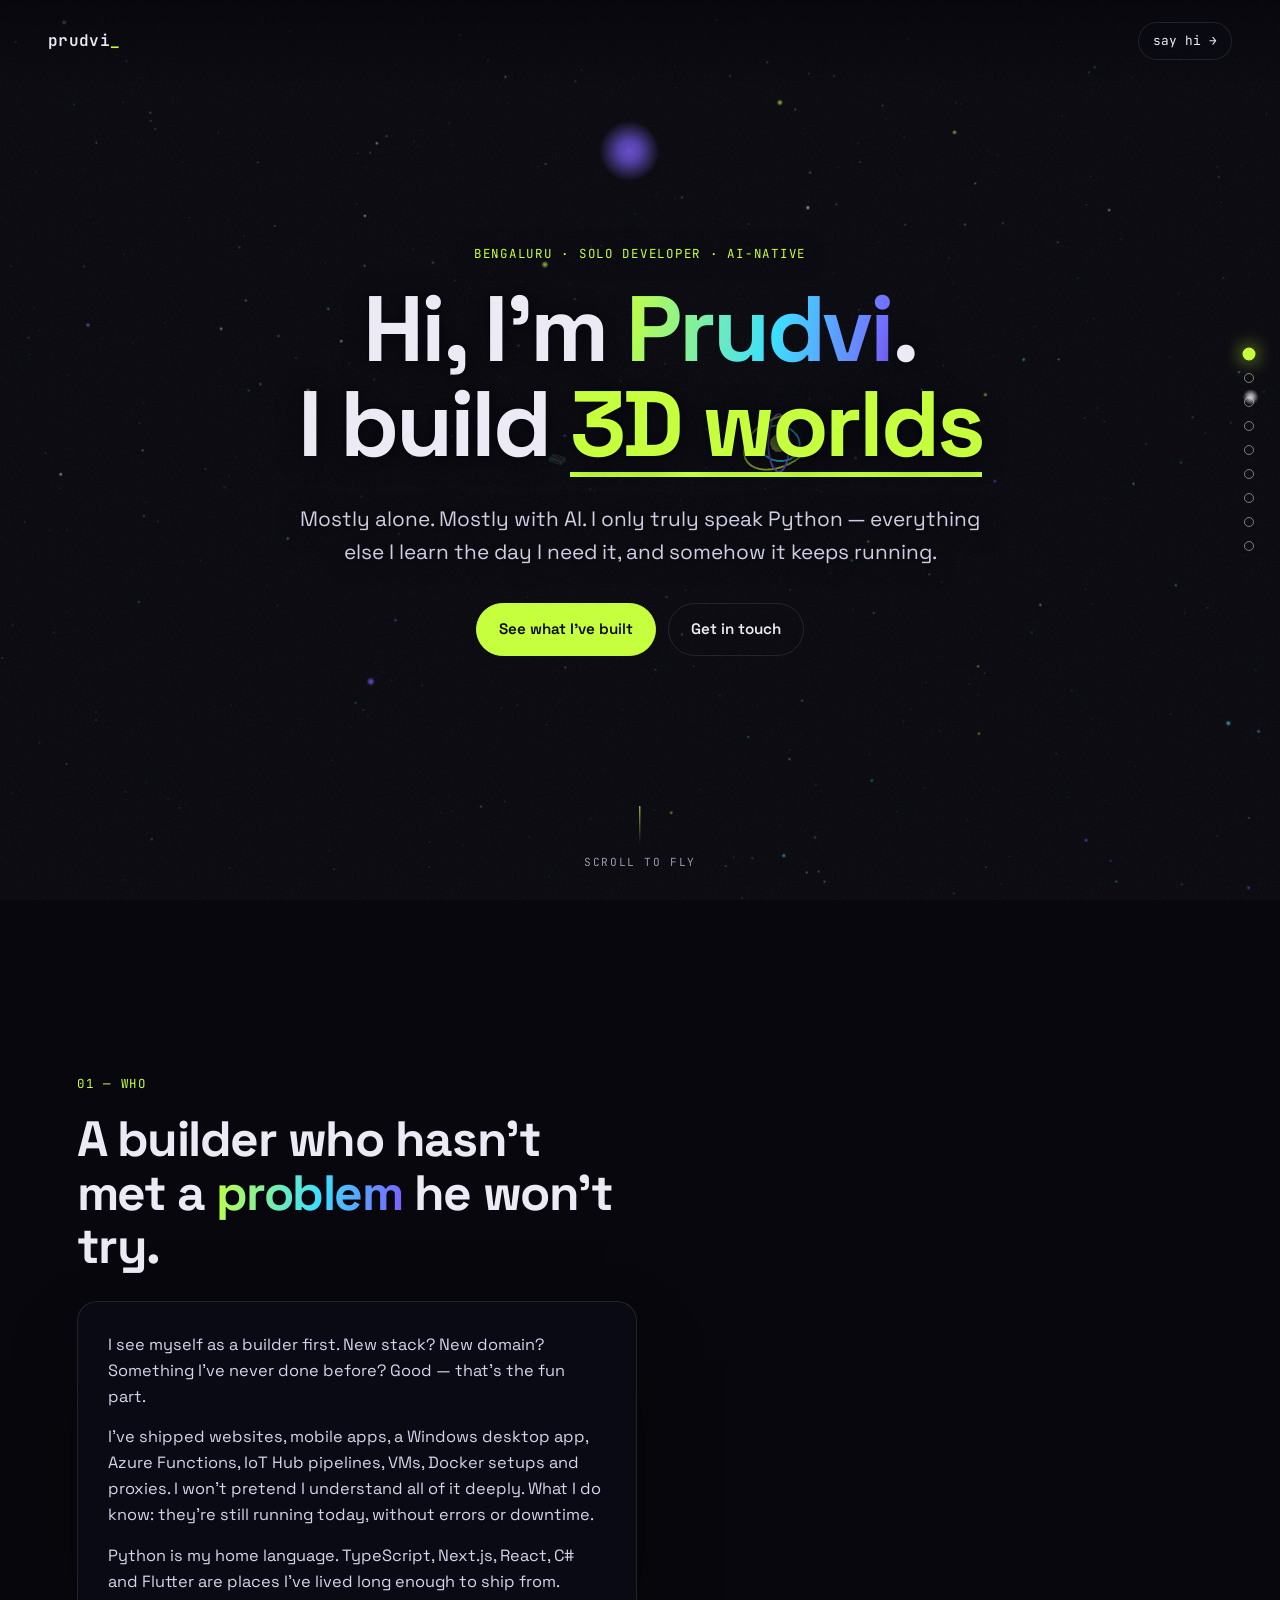
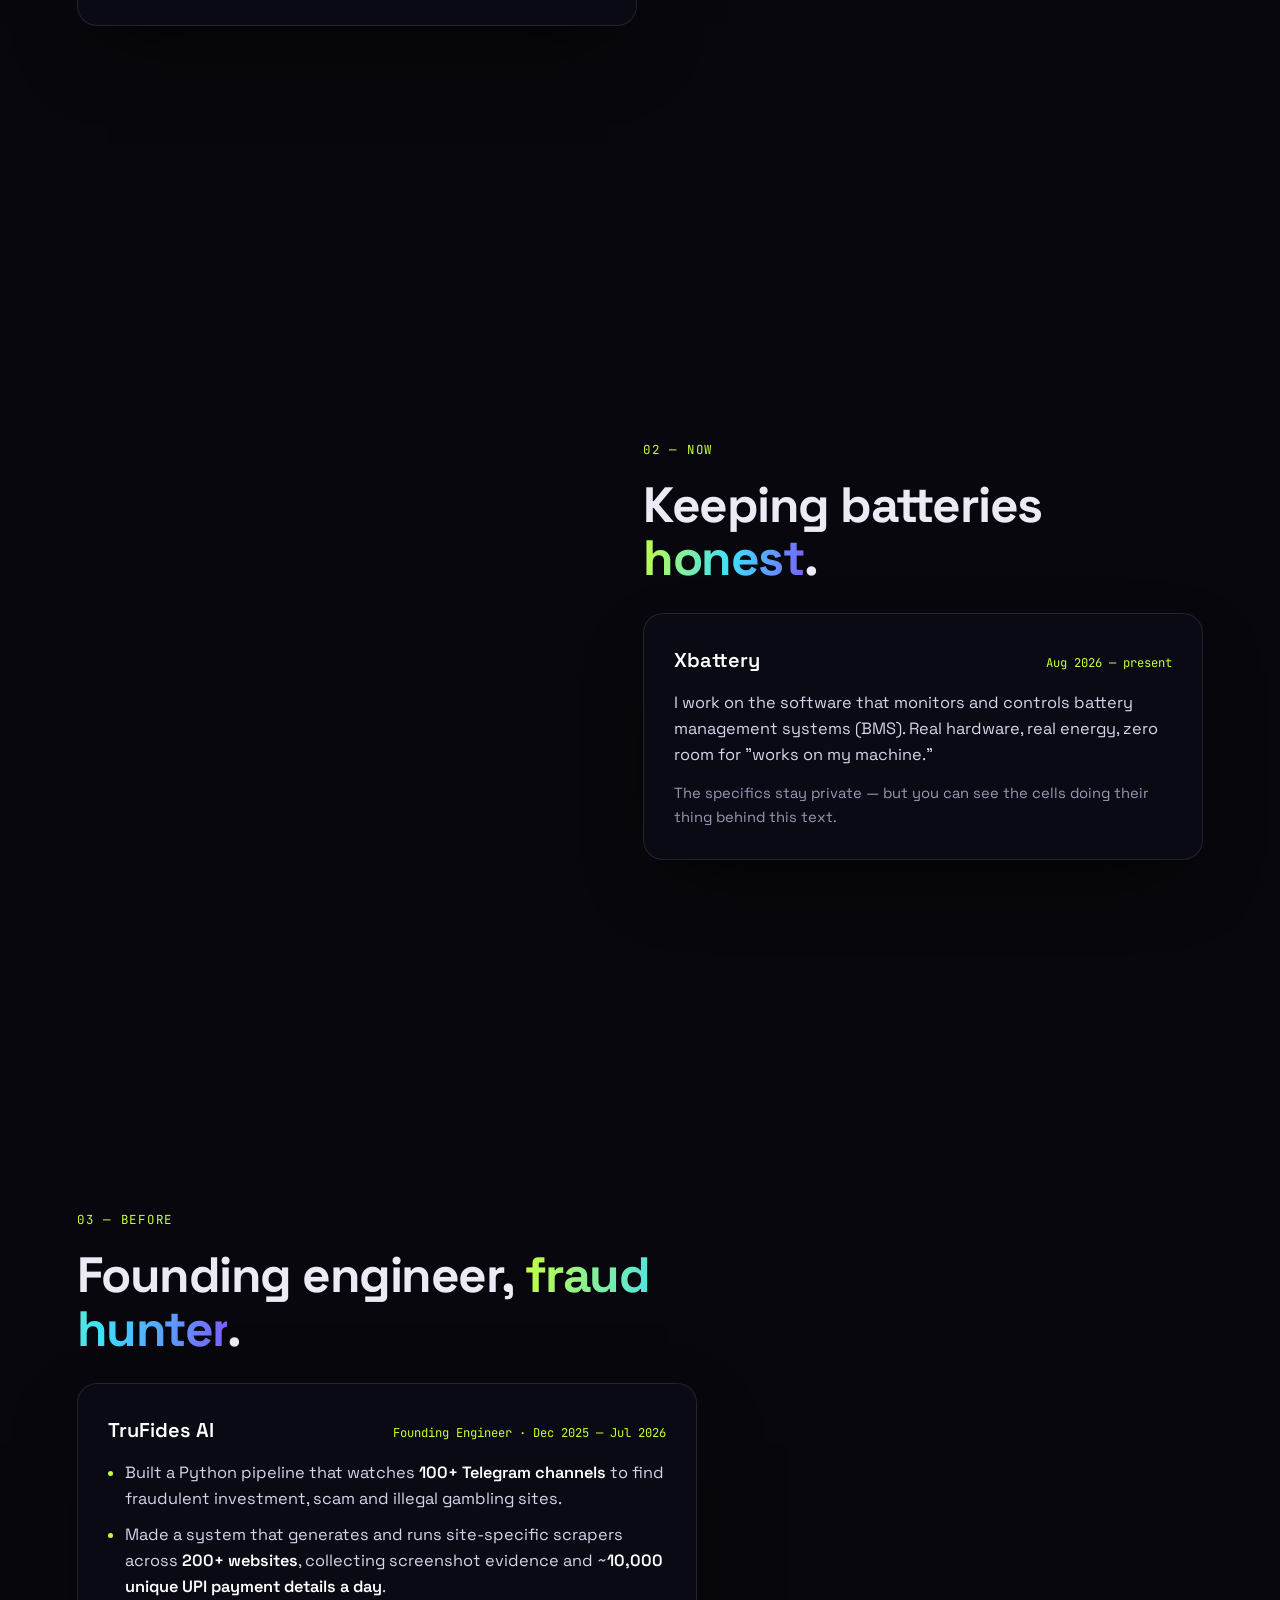
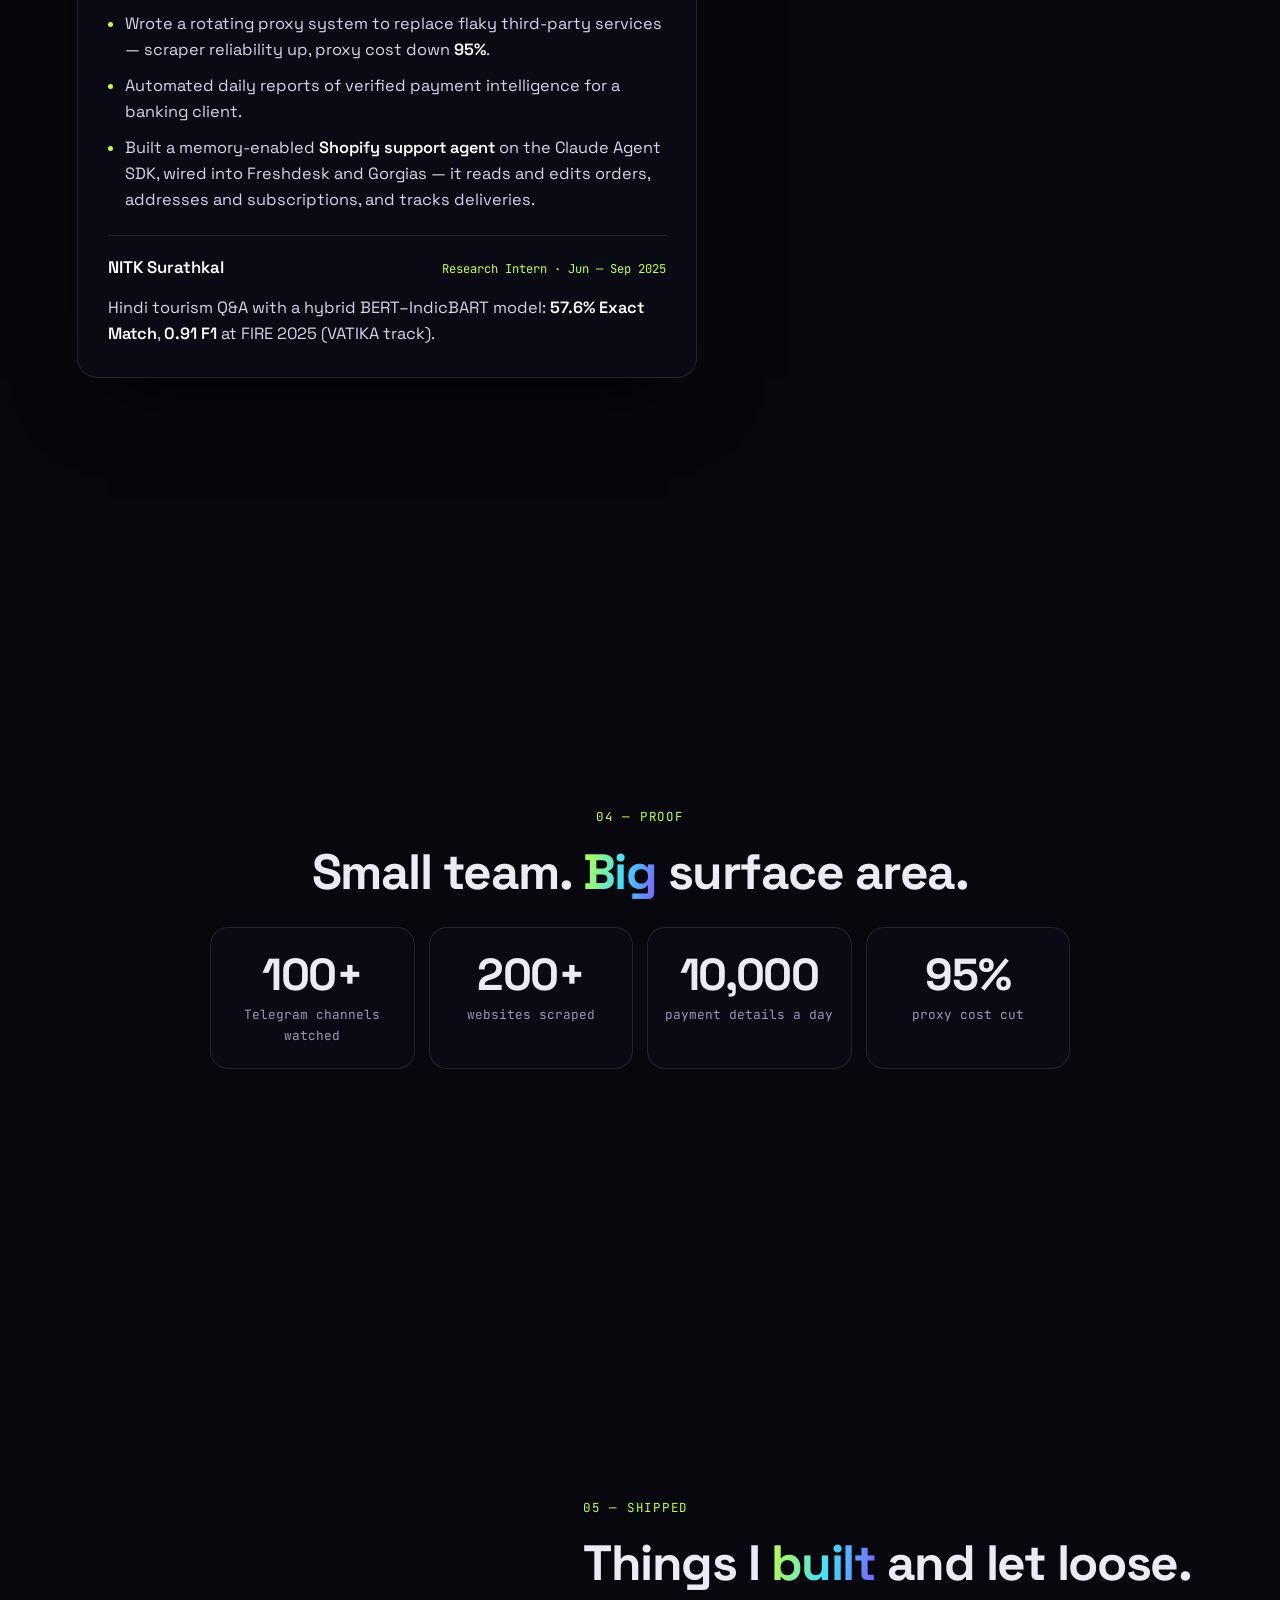
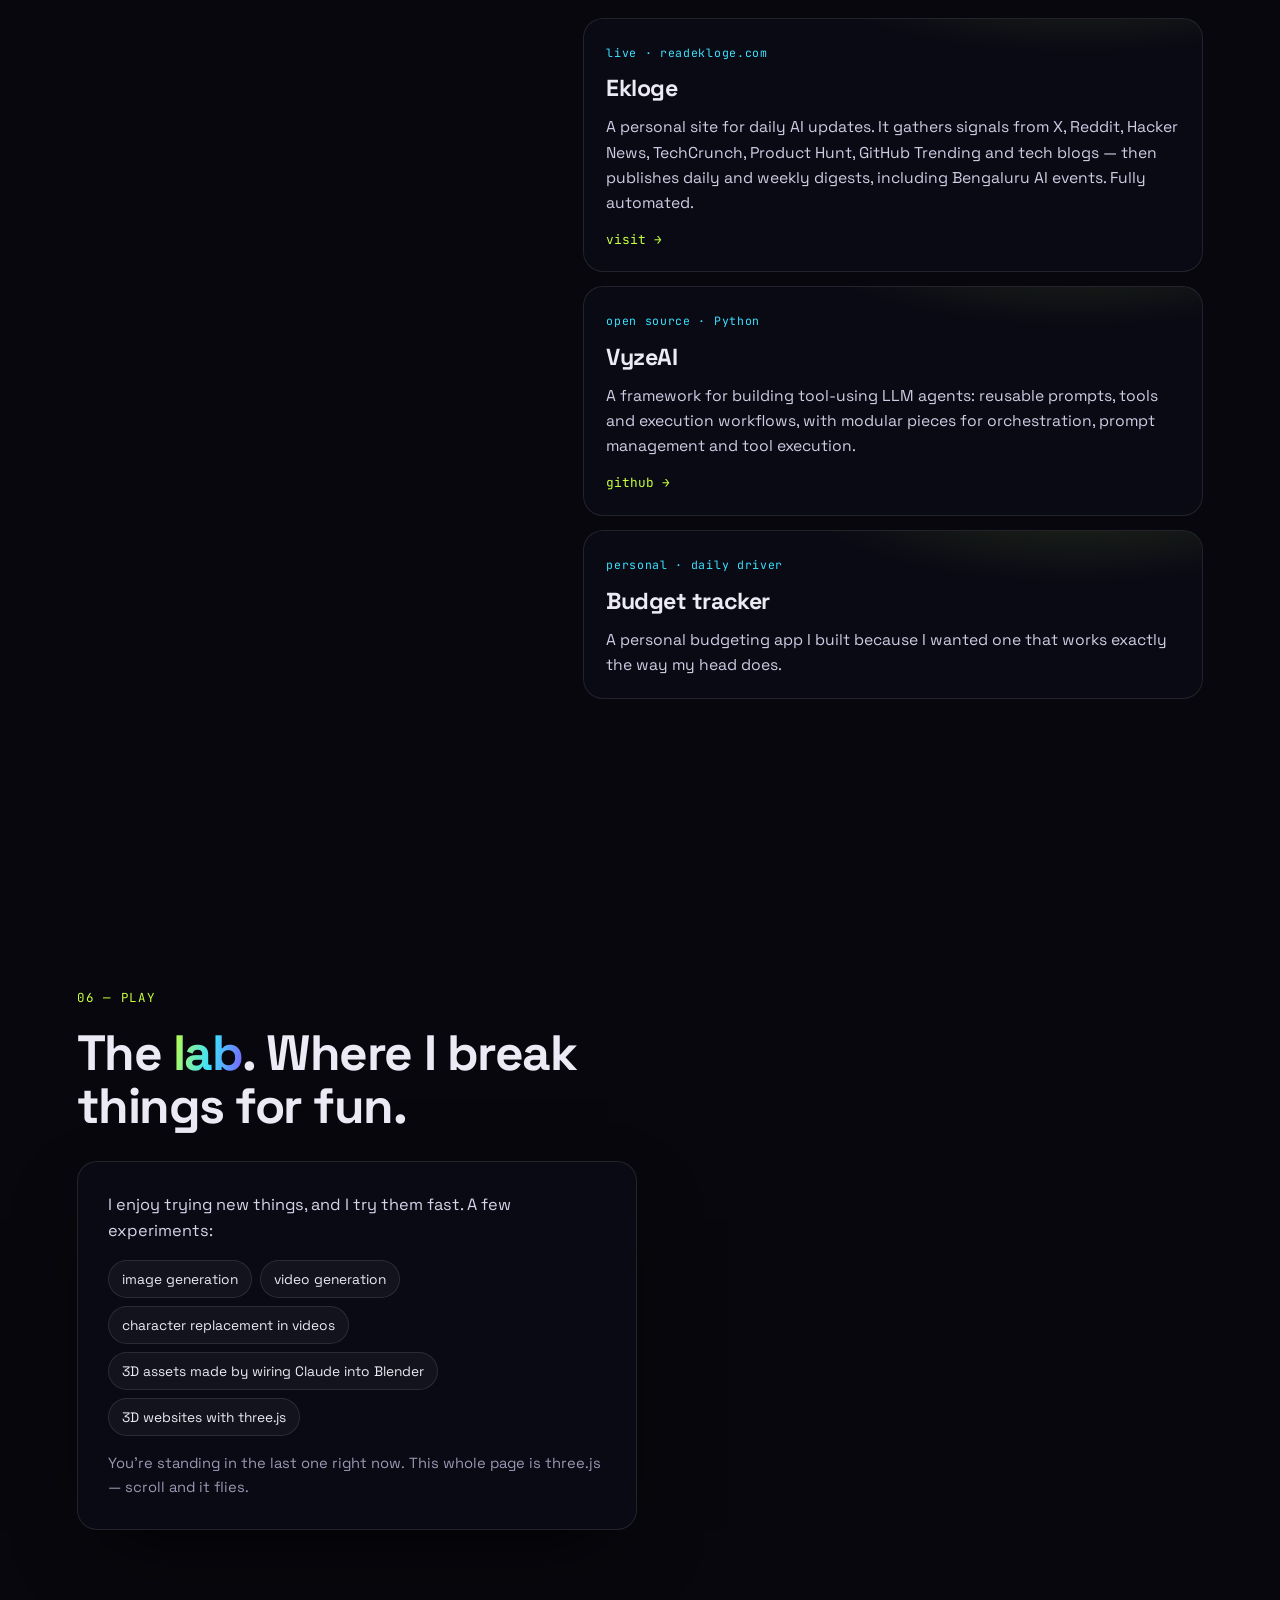
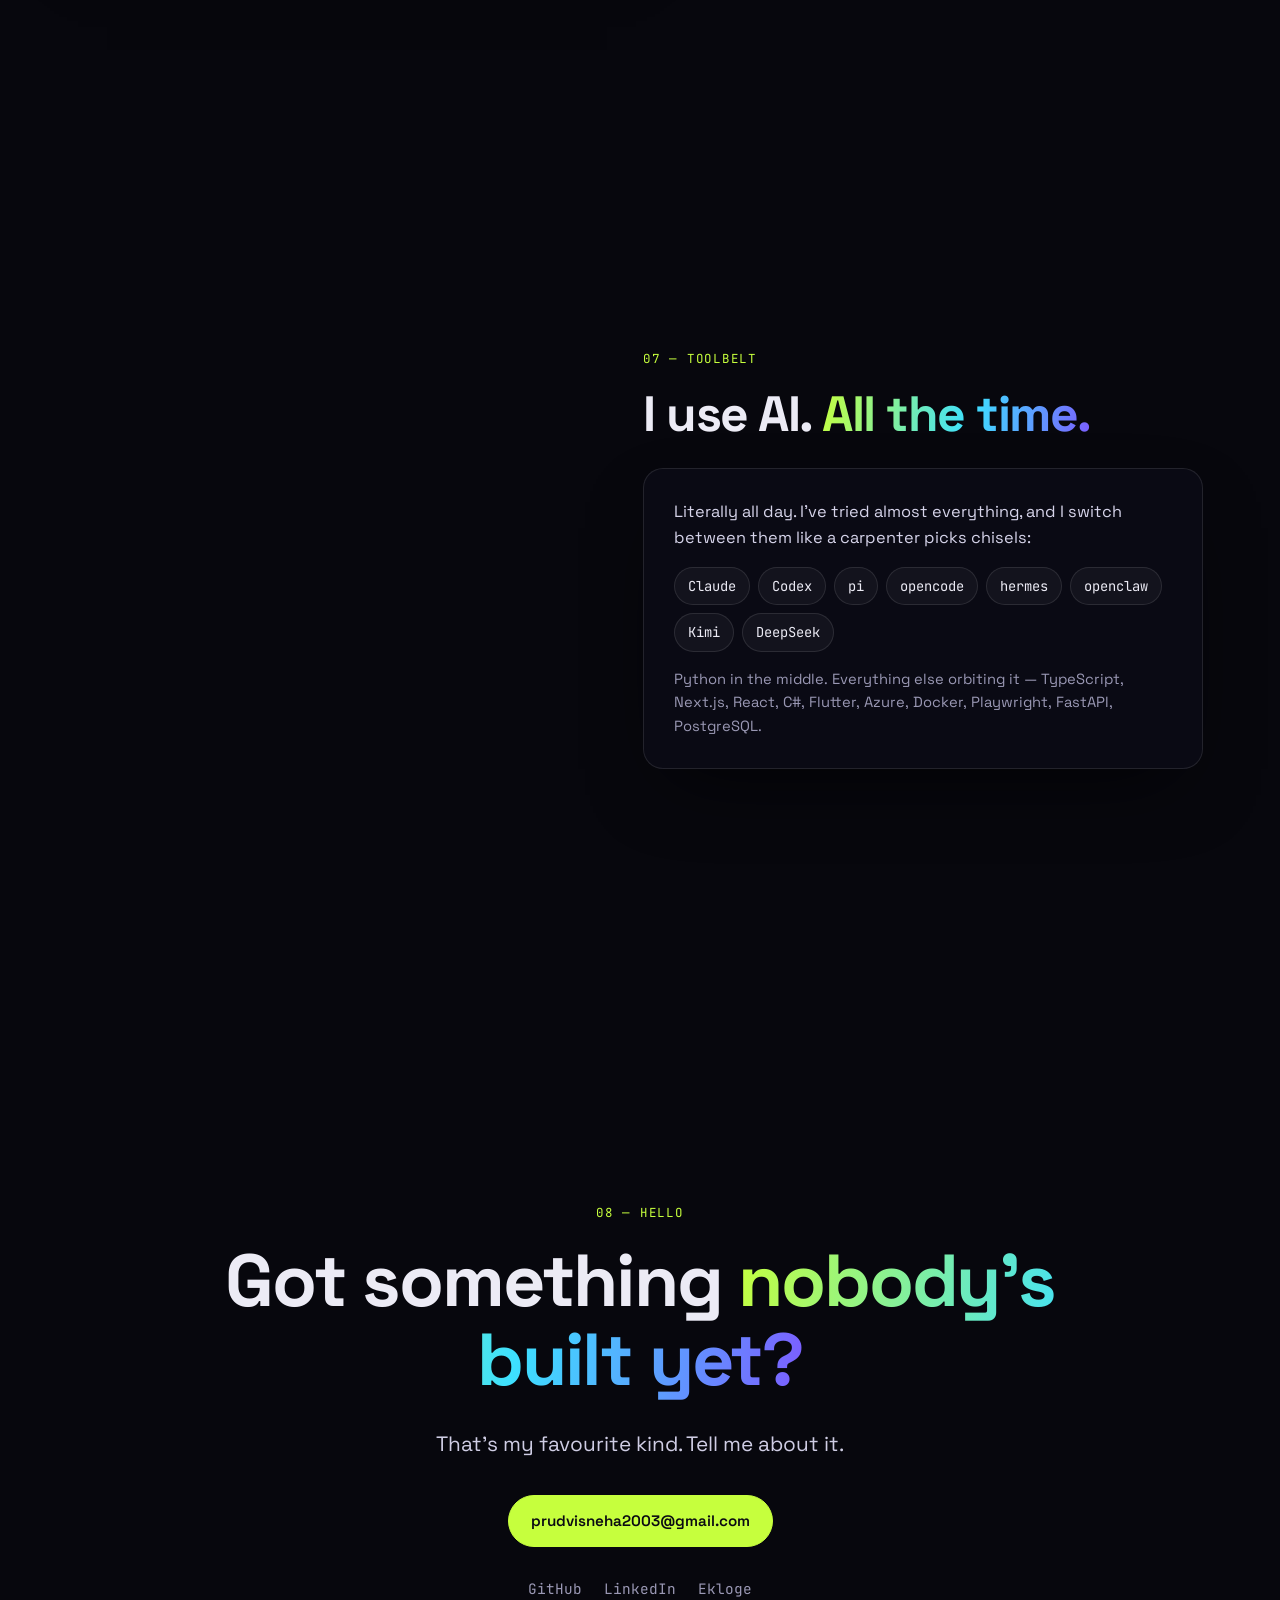
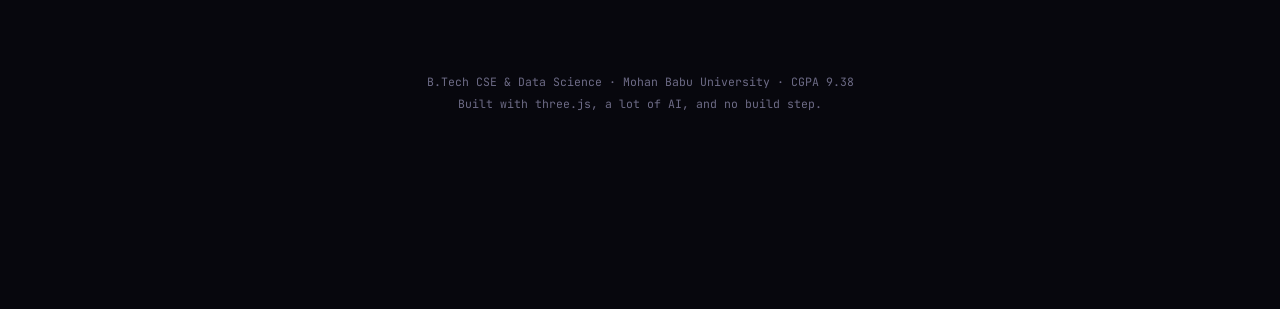
==== commit e5f3ff95: "Add three.js scroll-flight portfolio Co-Authored-By: Claude Sonnet 5.5 <noreply@anthropic.com> Claud" ====
--- a/index.html
+++ b/index.html
@@ -1,1338 +1,196 @@
-<!DOCTYPE html>
+<!doctype html>
 <html lang="en">
 <head>
-    <meta charset="UTF-8">
-    <meta name="viewport" content="width=device-width, initial-scale=1.0">
-    <title>NS Prudvi Kumar Reddy - Backend & AI Engineer</title>
-    <link href="https://cdnjs.cloudflare.com/ajax/libs/font-awesome/6.4.0/css/all.min.css" rel="stylesheet">
-    <style>
-        * {
-            margin: 0;
-            padding: 0;
-            box-sizing: border-box;
-        }
-
-        :root {
-            --primary: #667eea;
-            --secondary: #764ba2;
-            --accent: #f093fb;
-            --dark: #2d3748;
-            --light: #f7fafc;
-            --white: #ffffff;
-            --shadow: rgba(0, 0, 0, 0.1);
-            --shadow-hover: rgba(0, 0, 0, 0.2);
-            --gradient-primary: linear-gradient(135deg, var(--primary) 0%, var(--secondary) 100%);
-            --gradient-accent: linear-gradient(135deg, var(--accent) 0%, var(--primary) 100%);
-            --glass: rgba(255, 255, 255, 0.1);
-            --glass-border: rgba(255, 255, 255, 0.2);
-        }
-
-        html {
-            scroll-behavior: smooth;
-        }
-
-        body {
-            font-family: 'Inter', -apple-system, BlinkMacSystemFont, 'Segoe UI', sans-serif;
-            line-height: 1.7;
-            color: var(--dark);
-            background: var(--gradient-primary);
-            min-height: 100vh;
-            overflow-x: hidden;
-        }
-
-        /* Enhanced Navigation */
-        nav {
-            position: fixed;
-            top: 0;
-            width: 100%;
-            background: rgba(255, 255, 255, 0.9);
-            backdrop-filter: blur(20px);
-            -webkit-backdrop-filter: blur(20px);
-            z-index: 1000;
-            padding: 1rem 0;
-            box-shadow: 0 8px 32px rgba(0, 0, 0, 0.1);
-            border-bottom: 1px solid rgba(255, 255, 255, 0.2);
-            transition: all 0.3s cubic-bezier(0.4, 0, 0.2, 1);
-        }
-
-        .nav-container {
-            max-width: 1400px;
-            margin: 0 auto;
-            display: flex;
-            justify-content: space-between;
-            align-items: center;
-            padding: 0 2rem;
-        }
-
-        .logo {
-            font-size: 1.75rem;
-            font-weight: 800;
-            background: var(--gradient-primary);
-            -webkit-background-clip: text;
-            -webkit-text-fill-color: transparent;
-            background-clip: text;
-            letter-spacing: -0.5px;
-        }
-
-        .nav-links {
-            display: flex;
-            list-style: none;
-            gap: 2.5rem;
-        }
-
-        .nav-links a {
-            text-decoration: none;
-            color: var(--dark);
-            font-weight: 600;
-            font-size: 0.95rem;
-            transition: all 0.3s cubic-bezier(0.4, 0, 0.2, 1);
-            position: relative;
-            padding: 0.5rem 0;
-        }
-
-        .nav-links a:hover {
-            color: var(--primary);
-            transform: translateY(-2px);
-        }
-
-        .nav-links a::after {
-            content: '';
-            position: absolute;
-            bottom: 0;
-            left: 0;
-            width: 0;
-            height: 2px;
-            background: var(--gradient-primary);
-            transition: width 0.3s cubic-bezier(0.4, 0, 0.2, 1);
-        }
-
-        .nav-links a:hover::after {
-            width: 100%;
-        }
-
-        .mobile-menu {
-            display: none;
-            flex-direction: column;
-            cursor: pointer;
-            padding: 0.5rem;
-        }
-
-        .mobile-menu span {
-            width: 25px;
-            height: 3px;
-            background: var(--primary);
-            margin: 3px 0;
-            transition: 0.3s;
-            border-radius: 2px;
-        }
-
-        /* Enhanced Hero Section */
-        .hero {
-            min-height: 100vh;
-            display: flex;
-            align-items: center;
-            justify-content: center;
-            text-align: center;
-            color: white;
-            position: relative;
-            overflow: hidden;
-            background: var(--gradient-primary);
-        }
-
-        .hero::before {
-            content: '';
-            position: absolute;
-            top: 0;
-            left: 0;
-            right: 0;
-            bottom: 0;
-            background: 
-                radial-gradient(circle at 25% 25%, rgba(255, 255, 255, 0.1) 0%, transparent 50%),
-                radial-gradient(circle at 75% 75%, rgba(255, 255, 255, 0.08) 0%, transparent 50%),
-                radial-gradient(circle at 50% 50%, rgba(255, 255, 255, 0.05) 0%, transparent 50%);
-            animation: float 20s ease-in-out infinite;
-        }
-
-        @keyframes float {
-            0%, 100% { transform: translateY(0px) rotate(0deg); }
-            33% { transform: translateY(-30px) rotate(2deg); }
-            66% { transform: translateY(-20px) rotate(-1deg); }
-        }
-
-        .hero-content {
-            position: relative;
-            z-index: 1;
-            max-width: 900px;
-            padding: 0 2rem;
-        }
-
-        .hero-title {
-            font-size: clamp(2.5rem, 5vw, 4.5rem);
-            margin-bottom: 1.5rem;
-            font-weight: 800;
-            letter-spacing: -2px;
-            line-height: 1.1;
-            opacity: 0;
-            animation: slideUp 1s ease 0.5s forwards;
-        }
-
-        .hero-subtitle {
-            font-size: clamp(1.1rem, 2.5vw, 1.5rem);
-            margin-bottom: 2.5rem;
-            opacity: 0.9;
-            font-weight: 400;
-            opacity: 0;
-            animation: slideUp 1s ease 0.7s forwards;
-        }
-
-        .cta-buttons {
-            opacity: 0;
-            animation: slideUp 1s ease 0.9s forwards;
-            display: flex;
-            gap: 1.5rem;
-            justify-content: center;
-            flex-wrap: wrap;
-        }
-
-        .btn {
-            display: inline-flex;
-            align-items: center;
-            gap: 0.5rem;
-            padding: 1rem 2rem;
-            background: var(--glass);
-            color: white;
-            text-decoration: none;
-            border-radius: 50px;
-            border: 1px solid var(--glass-border);
-            transition: all 0.3s cubic-bezier(0.4, 0, 0.2, 1);
-            backdrop-filter: blur(20px);
-            -webkit-backdrop-filter: blur(20px);
-            font-weight: 600;
-            font-size: 1rem;
-        }
-
-        .btn:hover {
-            background: rgba(255, 255, 255, 0.2);
-            transform: translateY(-3px);
-            box-shadow: 0 20px 40px rgba(0, 0, 0, 0.2);
-        }
-
-        .btn-primary {
-            background: rgba(255, 255, 255, 0.15);
-        }
-
-        .btn-secondary {
-            background: transparent;
-        }
-
-        @keyframes slideUp {
-            from { opacity: 0; transform: translateY(60px); }
-            to { opacity: 1; transform: translateY(0); }
-        }
-
-        /* Enhanced Section Styling */
-        .container {
-            max-width: 1400px;
-            margin: 0 auto;
-            padding: 0 2rem;
-        }
-
-        section {
-            padding: 6rem 0;
-            position: relative;
-        }
-
-        .section-bg {
-            background: var(--white);
-            margin: 2rem 0;
-            border-radius: 24px;
-            box-shadow: 0 20px 40px var(--shadow);
-            overflow: hidden;
-            position: relative;
-        }
-
-        .section-bg::before {
-            content: '';
-            position: absolute;
-            top: 0;
-            left: 0;
-            right: 0;
-            height: 4px;
-            background: var(--gradient-primary);
-        }
-
-        h2 {
-            text-align: center;
-            font-size: clamp(2rem, 4vw, 3rem);
-            margin-bottom: 4rem;
-            color: var(--dark);
-            position: relative;
-            font-weight: 800;
-            letter-spacing: -1px;
-        }
-
-        h2::after {
-            content: '';
-            display: block;
-            width: 80px;
-            height: 4px;
-            background: var(--gradient-primary);
-            margin: 2rem auto 0;
-            border-radius: 2px;
-        }
-
-        /* Enhanced About Section */
-        .about-content {
-            display: grid;
-            grid-template-columns: 1fr 2fr;
-            gap: 4rem;
-            align-items: center;
-            padding: 4rem;
-        }
-
-        .about-image {
-            width: 280px;
-            height: 280px;
-            border-radius: 50%;
-            background: var(--gradient-primary);
-            display: flex;
-            align-items: center;
-            justify-content: center;
-            font-size: 5rem;
-            color: white;
-            margin: 0 auto;
-            box-shadow: 0 30px 60px var(--shadow-hover);
-            position: relative;
-            font-weight: 800;
-        }
-
-        .about-image::before {
-            content: '';
-            position: absolute;
-            top: -10px;
-            left: -10px;
-            right: -10px;
-            bottom: -10px;
-            border-radius: 50%;
-            background: var(--gradient-accent);
-            z-index: -1;
-            opacity: 0.3;
-            animation: pulse 3s ease-in-out infinite;
-        }
-
-        @keyframes pulse {
-            0%, 100% { transform: scale(1); opacity: 0.3; }
-            50% { transform: scale(1.05); opacity: 0.1; }
-        }
-
-        .about-text h3 {
-            color: var(--primary);
-            margin-bottom: 1.5rem;
-            font-size: 1.75rem;
-            font-weight: 700;
-        }
-
-        .about-text p {
-            margin-bottom: 2rem;
-            font-size: 1.125rem;
-            line-height: 1.8;
-            color: #64748b;
-        }
-
-        .stats {
-            display: grid;
-            grid-template-columns: repeat(auto-fit, minmax(150px, 1fr));
-            gap: 2rem;
-            margin-top: 3rem;
-        }
-
-        .stat {
-            text-align: center;
-            padding: 2rem 1rem;
-            background: linear-gradient(135deg, var(--glass) 0%, rgba(255, 255, 255, 0.05) 100%);
-            border-radius: 20px;
-            border: 1px solid rgba(102, 126, 234, 0.1);
-            transition: transform 0.3s ease;
-        }
-
-        .stat:hover {
-            transform: translateY(-5px);
-        }
-
-        .stat-number {
-            font-size: 2.5rem;
-            font-weight: 800;
-            background: var(--gradient-primary);
-            -webkit-background-clip: text;
-            -webkit-text-fill-color: transparent;
-            background-clip: text;
-            display: block;
-            margin-bottom: 0.5rem;
-        }
-
-        .stat-label {
-            font-size: 0.9rem;
-            color: #64748b;
-            font-weight: 600;
-        }
-
-        /* Enhanced Skills Section */
-        .skills-grid {
-            display: grid;
-            grid-template-columns: repeat(auto-fit, minmax(320px, 1fr));
-            gap: 2rem;
-            margin-top: 3rem;
-            padding: 0 4rem 4rem;
-        }
-
-        .skill-category {
-            background: rgba(255, 255, 255, 0.7);
-            padding: 2.5rem;
-            border-radius: 20px;
-            box-shadow: 0 15px 35px var(--shadow);
-            transition: all 0.3s cubic-bezier(0.4, 0, 0.2, 1);
-            border: 1px solid rgba(255, 255, 255, 0.2);
-        }
-
-        .skill-category:hover {
-            transform: translateY(-8px);
-            box-shadow: 0 25px 50px var(--shadow-hover);
-        }
-
-        .skill-category h3 {
-            color: var(--primary);
-            margin-bottom: 1.5rem;
-            font-size: 1.4rem;
-            font-weight: 700;
-            display: flex;
-            align-items: center;
-            gap: 0.5rem;
-        }
-
-        .skill-tags {
-            display: flex;
-            flex-wrap: wrap;
-            gap: 0.75rem;
-        }
-
-        .skill-tag {
-            background: var(--gradient-primary);
-            color: white;
-            padding: 0.75rem 1.25rem;
-            border-radius: 25px;
-            font-size: 0.9rem;
-            font-weight: 600;
-            transition: all 0.3s ease;
-            box-shadow: 0 4px 15px rgba(102, 126, 234, 0.3);
-        }
-
-        .skill-tag:hover {
-            transform: translateY(-2px);
-            box-shadow: 0 8px 25px rgba(102, 126, 234, 0.4);
-        }
-
-        /* Enhanced Experience Section */
-        .experience-timeline {
-            position: relative;
-            padding: 0 4rem 4rem 6rem;
-        }
-
-        .experience-timeline::before {
-            content: '';
-            position: absolute;
-            left: 2rem;
-            top: 0;
-            bottom: 4rem;
-            width: 4px;
-            background: var(--gradient-primary);
-            border-radius: 2px;
-            box-shadow: 0 0 20px rgba(102, 126, 234, 0.3);
-        }
-
-        .experience-item {
-            position: relative;
-            background: rgba(255, 255, 255, 0.9);
-            padding: 2.5rem;
-            margin-bottom: 3rem;
-            border-radius: 20px;
-            box-shadow: 0 15px 35px var(--shadow);
-            margin-left: 4rem;
-            transition: all 0.3s cubic-bezier(0.4, 0, 0.2, 1);
-            border-left: 4px solid transparent;
-            background-clip: padding-box;
-        }
-
-        .experience-item:hover {
-            transform: translateX(10px);
-            box-shadow: 0 25px 50px var(--shadow-hover);
-            border-left-color: var(--primary);
-        }
-
-        .experience-item::before {
-            content: '';
-            position: absolute;
-            left: -6rem;
-            top: 2.5rem;
-            width: 20px;
-            height: 20px;
-            background: var(--primary);
-            border-radius: 50%;
-            border: 4px solid white;
-            box-shadow: 0 0 0 4px var(--primary), 0 4px 15px rgba(102, 126, 234, 0.3);
-        }
-
-        .experience-header {
-            display: flex;
-            justify-content: space-between;
-            align-items: flex-start;
-            margin-bottom: 1.5rem;
-            flex-wrap: wrap;
-            gap: 1rem;
-        }
-
-        .experience-title {
-            color: var(--primary);
-            font-size: 1.4rem;
-            font-weight: 700;
-            margin-bottom: 0.5rem;
-        }
-
-        .experience-company {
-            font-weight: 600;
-            color: var(--dark);
-            font-size: 1.1rem;
-        }
-
-        .experience-date {
-            color: #64748b;
-            font-style: italic;
-            font-weight: 500;
-            background: rgba(102, 126, 234, 0.1);
-            padding: 0.5rem 1rem;
-            border-radius: 20px;
-            font-size: 0.9rem;
-        }
-
-        .experience-description {
-            list-style: none;
-        }
-
-        .experience-description li {
-            margin-bottom: 0.75rem;
-            position: relative;
-            padding-left: 2rem;
-            line-height: 1.6;
-            color: #64748b;
-        }
-
-        .experience-description li::before {
-            content: '→';
-            color: var(--primary);
-            position: absolute;
-            left: 0;
-            font-weight: bold;
-            font-size: 1.2rem;
-        }
-
-        /* Enhanced Projects Section */
-        .projects-grid {
-            display: grid;
-            grid-template-columns: repeat(auto-fit, minmax(380px, 1fr));
-            gap: 2.5rem;
-            margin-top: 3rem;
-            padding: 0 4rem 4rem;
-        }
-
-        .project-card {
-            background: rgba(255, 255, 255, 0.95);
-            border-radius: 24px;
-            padding: 2.5rem;
-            box-shadow: 0 20px 40px var(--shadow);
-            transition: all 0.4s cubic-bezier(0.4, 0, 0.2, 1);
-            position: relative;
-            overflow: hidden;
-            border: 1px solid rgba(255, 255, 255, 0.2);
-        }
-
-        .project-card::before {
-            content: '';
-            position: absolute;
-            top: 0;
-            left: 0;
-            right: 0;
-            height: 6px;
-            background: var(--gradient-primary);
-        }
-
-        .project-card:hover {
-            transform: translateY(-15px);
-            box-shadow: 0 35px 70px var(--shadow-hover);
-        }
-
-        .project-title {
-            color: var(--primary);
-            font-size: 1.5rem;
-            margin-bottom: 1.5rem;
-            font-weight: 700;
-            line-height: 1.3;
-        }
-
-        .project-description {
-            margin-bottom: 2rem;
-            line-height: 1.7;
-            color: #64748b;
-            font-size: 1rem;
-        }
-
-        .project-tech {
-            display: flex;
-            flex-wrap: wrap;
-            gap: 0.75rem;
-            margin-bottom: 2rem;
-        }
-
-        .tech-tag {
-            background: rgba(102, 126, 234, 0.1);
-            color: var(--primary);
-            padding: 0.5rem 1rem;
-            border-radius: 20px;
-            font-size: 0.85rem;
-            border: 1px solid rgba(102, 126, 234, 0.2);
-            font-weight: 600;
-            transition: all 0.3s ease;
-        }
-
-        .tech-tag:hover {
-            background: rgba(102, 126, 234, 0.2);
-            transform: translateY(-2px);
-        }
-
-        .project-link {
-            color: var(--primary);
-            text-decoration: none;
-            font-weight: 700;
-            transition: all 0.3s ease;
-            display: inline-flex;
-            align-items: center;
-            gap: 0.5rem;
-            font-size: 1rem;
-        }
-
-        .project-link:hover {
-            color: var(--secondary);
-            transform: translateX(5px);
-        }
-
-        /* Enhanced Contact Section */
-        .contact-content {
-            display: grid;
-            grid-template-columns: 1fr 1fr;
-            gap: 4rem;
-            align-items: start;
-            padding: 4rem;
-        }
-
-        .contact-info h3 {
-            color: var(--primary);
-            margin-bottom: 2rem;
-            font-size: 2rem;
-            font-weight: 700;
-        }
-
-        .contact-info p {
-            margin-bottom: 2.5rem;
-            line-height: 1.7;
-            font-size: 1.1rem;
-            color: #64748b;
-        }
-
-        .contact-item {
-            display: flex;
-            align-items: center;
-            margin-bottom: 1.5rem;
-            font-size: 1.1rem;
-            color: var(--dark);
-            transition: all 0.3s ease;
-            padding: 1rem;
-            border-radius: 12px;
-        }
-
-        .contact-item:hover {
-            background: rgba(102, 126, 234, 0.05);
-            transform: translateX(10px);
-        }
-
-        .contact-item i {
-            color: var(--primary);
-            margin-right: 1rem;
-            font-size: 1.3rem;
-            width: 24px;
-        }
-
-        .contact-form {
-            background: rgba(255, 255, 255, 0.95);
-            padding: 3rem;
-            border-radius: 24px;
-            box-shadow: 0 20px 40px var(--shadow);
-            backdrop-filter: blur(20px);
-            -webkit-backdrop-filter: blur(20px);
-        }
-
-        .form-group {
-            margin-bottom: 2rem;
-        }
-
-        .form-group label {
-            display: block;
-            margin-bottom: 0.5rem;
-            font-weight: 600;
-            color: var(--dark);
-        }
-
-        .form-group input,
-        .form-group textarea {
-            width: 100%;
-            padding: 1.2rem;
-            border: 2px solid rgba(102, 126, 234, 0.1);
-            border-radius: 12px;
-            font-size: 1rem;
-            transition: all 0.3s ease;
-            background: rgba(255, 255, 255, 0.8);
-            font-family: inherit;
-        }
-
-        .form-group input:focus,
-        .form-group textarea:focus {
-            outline: none;
-            border-color: var(--primary);
-            box-shadow: 0 0 0 4px rgba(102, 126, 234, 0.1);
-            transform: translateY(-2px);
-        }
-
-        .submit-btn {
-            width: 100%;
-            padding: 1.2rem;
-            background: var(--gradient-primary);
-            color: white;
-            border: none;
-            border-radius: 12px;
-            font-size: 1.1rem;
-            font-weight: 700;
-            cursor: pointer;
-            transition: all 0.3s cubic-bezier(0.4, 0, 0.2, 1);
-            font-family: inherit;
-        }
-
-        .submit-btn:hover {
-            transform: translateY(-3px);
-            box-shadow: 0 15px 30px rgba(102, 126, 234, 0.4);
-        }
-
-        /* Enhanced Footer */
-        footer {
-            background: linear-gradient(135deg, rgba(45, 55, 72, 0.95) 0%, rgba(0, 0, 0, 0.95) 100%);
-            color: white;
-            text-align: center;
-            padding: 3rem 2rem;
-            backdrop-filter: blur(20px);
-            -webkit-backdrop-filter: blur(20px);
-        }
-
-        footer p {
-            margin-bottom: 1rem;
-            opacity: 0.9;
-        }
-
-        /* Responsive Design */
-        @media (max-width: 1024px) {
-            .nav-container { padding: 0 1.5rem; }
-            .container { padding: 0 1.5rem; }
-            .about-content { grid-template-columns: 1fr; text-align: center; gap: 3rem; padding: 3rem; }
-            .contact-content { grid-template-columns: 1fr; gap: 3rem; padding: 3rem; }
-            .experience-timeline { padding-left: 4rem; }
-            .skills-grid { padding: 0 3rem 3rem; }
-            .projects-grid { padding: 0 3rem 3rem; }
-        }
-
-        @media (max-width: 768px) {
-            .nav-links { 
-                position: fixed;
-                top: 100%;
-                left: 0;
-                width: 100%;
-                background: rgba(255, 255, 255, 0.98);
-                backdrop-filter: blur(20px);
-                flex-direction: column;
-                gap: 0;
-                padding: 2rem;
-                box-shadow: 0 10px 30px var(--shadow);
-                transform: translateY(-100%);
-                opacity: 0;
-                transition: all 0.3s cubic-bezier(0.4, 0, 0.2, 1);
-                border-radius: 0 0 20px 20px;
-            }
-
-            .nav-links.active {
-                top: 100%;
-                transform: translateY(0);
-                opacity: 1;
-            }
-
-            .nav-links li {
-                margin: 1rem 0;
-            }
-
-            .mobile-menu {
-                display: flex;
-            }
-
-            .mobile-menu.active span:nth-child(1) {
-                transform: rotate(45deg) translate(5px, 5px);
-            }
-
-            .mobile-menu.active span:nth-child(2) {
-                opacity: 0;
-            }
-
-            .mobile-menu.active span:nth-child(3) {
-                transform: rotate(-45deg) translate(7px, -6px);
-            }
-
-            .hero-title { font-size: 2.5rem; }
-            .cta-buttons { flex-direction: column; align-items: center; }
-            
-            .about-content,
-            .contact-content { 
-                grid-template-columns: 1fr; 
-                padding: 2rem; 
-            }
-
-            .experience-timeline {
-                padding-left: 2rem;
-            }
-
-            .experience-item {
-                margin-left: 2rem;
-            }
-
-            .experience-item::before {
-                left: -4rem;
-            }
-
-            .experience-timeline::before {
-                left: 0;
-            }
-
-            .skills-grid,
-            .projects-grid {
-                grid-template-columns: 1fr;
-                padding: 0 2rem 2rem;
-            }
-
-            .projects-grid {
-                grid-template-columns: 1fr;
-            }
-
-            .project-card,
-            .skill-category {
-                padding: 2rem;
-            }
-
-            .stats {
-                grid-template-columns: repeat(auto-fit, minmax(120px, 1fr));
-                gap: 1rem;
-            }
-
-            section {
-                padding: 4rem 0;
-            }
-        }
-
-        @media (max-width: 480px) {
-            .hero-content { padding: 0 1rem; }
-            .nav-container { padding: 0 1rem; }
-            .container { padding: 0 1rem; }
-            
-            .about-content,
-            .contact-content,
-            .skills-grid,
-            .projects-grid {
-                padding: 1.5rem;
-            }
-
-            .experience-timeline {
-                padding: 0 1.5rem 2rem 1rem;
-            }
-
-            .btn {
-                padding: 0.8rem 1.5rem;
-                font-size: 0.9rem;
-            }
-        }
-
-        /* Scroll animations */
-        @media (prefers-reduced-motion: no-preference) {
-            .fade-in {
-                opacity: 0;
-                transform: translateY(30px);
-                transition: all 0.6s ease;
-            }
-
-            .fade-in.visible {
-                opacity: 1;
-                transform: translateY(0);
-            }
-        }
-    </style>
+<meta charset="utf-8">
+<meta name="viewport" content="width=device-width, initial-scale=1, viewport-fit=cover">
+<title>Prudvi — I build things</title>
+<meta name="description" content="Prudvi Kumar Reddy — solo builder from Bengaluru. Python-native, AI-assisted, curious about everything. Websites, apps, agents, 3D worlds.">
+<meta name="theme-color" content="#07070d">
+<meta property="og:title" content="Prudvi — I build things">
+<meta property="og:description" content="Solo builder. Python-native. AI-assisted. Websites, apps, agents, 3D worlds.">
+<link rel="preconnect" href="https://fonts.googleapis.com">
+<link rel="preconnect" href="https://fonts.gstatic.com" crossorigin>
+<link href="https://fonts.googleapis.com/css2?family=JetBrains+Mono:wght@400;600&family=Space+Grotesk:wght@400;500;700&display=swap" rel="stylesheet">
+<link rel="stylesheet" href="style.css">
 </head>
 <body>
-    <!-- Navigation Bar -->
-    <nav id="navbar">
-        <div class="nav-container">
-            <div class="logo">Prudvi Kumar</div>
-            <ul class="nav-links" id="navLinks">
-                <li><a href="#home">Home</a></li>
-                <li><a href="#about">About</a></li>
-                <li><a href="#skills">Skills</a></li>
-                <li><a href="#experience">Experience</a></li>
-                <li><a href="#projects">Projects</a></li>
-                <li><a href="#contact">Contact</a></li>
-            </ul>
-            <div class="mobile-menu" id="mobileMenu">
-                <span></span>
-                <span></span>
-                <span></span>
-            </div>
+<canvas id="bg" aria-hidden="true"></canvas>
+<div class="grain" aria-hidden="true"></div>
+<div class="cursor" aria-hidden="true"></div>
+
+<div class="loader" id="loader" aria-hidden="true"><span>booting universe<i>.</i><i>.</i><i>.</i></span></div>
+
+<header class="top">
+  <a class="logo" href="#hero" aria-label="Home">prudvi<span>_</span></a>
+  <a class="top-cta" href="#contact">say hi →</a>
+</header>
+
+<nav class="dots" id="dots" aria-label="Sections"></nav>
+
+<main id="main">
+
+  <!-- 0 · HERO -->
+  <section id="hero" data-label="Hello" class="center">
+    <div class="wrap">
+      <p class="eyebrow reveal">Bengaluru · solo developer · AI-native</p>
+      <h1 class="reveal">
+        Hi, I'm <span class="grad">Prudvi</span>.<br>
+        I build <span class="swap" id="swap" aria-live="polite">websites</span>
+      </h1>
+      <p class="lede reveal">
+        Mostly alone. Mostly with AI. I only truly speak Python — everything else I learn the day I need it,
+        and somehow it keeps running.
+      </p>
+      <div class="cta reveal">
+        <a class="btn" href="#built">See what I've built</a>
+        <a class="btn ghost" href="#contact">Get in touch</a>
+      </div>
+    </div>
+    <div class="scroll-cue" aria-hidden="true"><span></span>scroll to fly</div>
+  </section>
+
+  <!-- 1 · HOW I THINK -->
+  <section id="about" data-label="Me" class="left">
+    <div class="wrap">
+      <p class="eyebrow reveal">01 — who</p>
+      <h2 class="reveal">A builder who hasn't met a <span class="grad">problem</span> he won't try.</h2>
+      <div class="glass reveal">
+        <p>I see myself as a builder first. New stack? New domain? Something I've never done before? Good — that's the fun part.</p>
+        <p>I've shipped websites, mobile apps, a Windows desktop app, Azure Functions, IoT Hub pipelines, VMs, Docker setups and proxies. I won't pretend I understand all of it deeply. What I do know: they're still running today, without errors or downtime.</p>
+        <p>Python is my home language. TypeScript, Next.js, React, C# and Flutter are places I've lived long enough to ship from.</p>
+      </div>
+    </div>
+  </section>
+
+  <!-- 2 · NOW -->
+  <section id="now" data-label="Now" class="right">
+    <div class="wrap">
+      <p class="eyebrow reveal">02 — now</p>
+      <h2 class="reveal">Keeping batteries <span class="grad">honest</span>.</h2>
+      <div class="glass reveal">
+        <div class="role"><b>Xbattery</b><em>Aug 2026 — present</em></div>
+        <p>I work on the software that monitors and controls battery management systems (BMS). Real hardware, real energy, zero room for "works on my machine."</p>
+        <p class="muted">The specifics stay private — but you can see the cells doing their thing behind this text.</p>
+      </div>
+    </div>
+  </section>
+
+  <!-- 3 · BEFORE -->
+  <section id="before" data-label="Before" class="left">
+    <div class="wrap">
+      <p class="eyebrow reveal">03 — before</p>
+      <h2 class="reveal">Founding engineer, <span class="grad">fraud hunter</span>.</h2>
+      <div class="glass reveal">
+        <div class="role"><b>TruFides AI</b><em>Founding Engineer · Dec 2025 — Jul 2026</em></div>
+        <ul>
+          <li>Built a Python pipeline that watches <b>100+ Telegram channels</b> to find fraudulent investment, scam and illegal gambling sites.</li>
+          <li>Made a system that generates and runs site-specific scrapers across <b>200+ websites</b>, collecting screenshot evidence and ~<b>10,000 unique UPI payment details a day</b>.</li>
+          <li>Wrote a rotating proxy system to replace flaky third-party services — scraper reliability up, proxy cost down <b>95%</b>.</li>
+          <li>Automated daily reports of verified payment intelligence for a banking client.</li>
+          <li>Built a memory-enabled <b>Shopify support agent</b> on the Claude Agent SDK, wired into Freshdesk and Gorgias — it reads and edits orders, addresses and subscriptions, and tracks deliveries.</li>
+        </ul>
+        <div class="role small"><b>NITK Surathkal</b><em>Research Intern · Jun — Sep 2025</em></div>
+        <p>Hindi tourism Q&amp;A with a hybrid BERT–IndicBART model: <b>57.6% Exact Match</b>, <b>0.91 F1</b> at FIRE 2025 (VATIKA track).</p>
+      </div>
+    </div>
+  </section>
+
+  <!-- 4 · NUMBERS -->
+  <section id="numbers" data-label="Numbers" class="center">
+    <div class="wrap">
+      <p class="eyebrow reveal">04 — proof</p>
+      <h2 class="reveal">Small team. <span class="grad">Big</span> surface area.</h2>
+      <div class="stats reveal">
+        <div><strong data-count="100" data-suffix="+">0</strong><span>Telegram channels watched</span></div>
+        <div><strong data-count="200" data-suffix="+">0</strong><span>websites scraped</span></div>
+        <div><strong data-count="10000" data-suffix="">0</strong><span>payment details a day</span></div>
+        <div><strong data-count="95" data-suffix="%">0</strong><span>proxy cost cut</span></div>
+      </div>
+    </div>
+  </section>
+
+  <!-- 5 · BUILT -->
+  <section id="built" data-label="Built" class="right">
+    <div class="wrap">
+      <p class="eyebrow reveal">05 — shipped</p>
+      <h2 class="reveal">Things I <span class="grad">built</span> and let loose.</h2>
+      <div class="cards">
+        <a class="card reveal" href="https://readekloge.com" target="_blank" rel="noopener">
+          <span class="tag">live · readekloge.com</span>
+          <h3>Ekloge</h3>
+          <p>A personal site for daily AI updates. It gathers signals from X, Reddit, Hacker News, TechCrunch, Product Hunt, GitHub Trending and tech blogs — then publishes daily and weekly digests, including Bengaluru AI events. Fully automated.</p>
+          <span class="go">visit →</span>
+        </a>
+        <a class="card reveal" href="https://github.com/prudvireddyNS" target="_blank" rel="noopener">
+          <span class="tag">open source · Python</span>
+          <h3>VyzeAI</h3>
+          <p>A framework for building tool-using LLM agents: reusable prompts, tools and execution workflows, with modular pieces for orchestration, prompt management and tool execution.</p>
+          <span class="go">github →</span>
+        </a>
+        <div class="card reveal">
+          <span class="tag">personal · daily driver</span>
+          <h3>Budget tracker</h3>
+          <p>A personal budgeting app I built because I wanted one that works exactly the way my head does.</p>
         </div>
-    </nav>
+      </div>
+    </div>
+  </section>
 
-    <!-- Hero Section -->
-    <section id="home" class="hero">
-        <div class="hero-content">
-            <h1 class="hero-title">NS Prudvi Kumar Reddy</h1>
-            <p class="hero-subtitle">Backend & AI Engineer • Deep Learning Specialist • GenAI Developer</p>
-            <div class="cta-buttons">
-                <a href="#projects" class="btn btn-primary">
-                    <i class="fas fa-code"></i> View My Work
-                </a>
-                <a href="#contact" class="btn btn-secondary">
-                    <i class="fas fa-envelope"></i> Get In Touch
-                </a>
-            </div>
-        </div>
-    </section>
+  <!-- 6 · LAB -->
+  <section id="lab" data-label="Lab" class="left">
+    <div class="wrap">
+      <p class="eyebrow reveal">06 — play</p>
+      <h2 class="reveal">The <span class="grad">lab</span>. Where I break things for fun.</h2>
+      <div class="glass reveal">
+        <p>I enjoy trying new things, and I try them fast. A few experiments:</p>
+        <ul class="chips">
+          <li>image generation</li>
+          <li>video generation</li>
+          <li>character replacement in videos</li>
+          <li>3D assets made by wiring Claude into Blender</li>
+          <li>3D websites with three.js</li>
+        </ul>
+        <p class="muted">You're standing in the last one right now. This whole page is three.js — scroll and it flies.</p>
+      </div>
+    </div>
+  </section>
 
-    <!-- About Section -->
-    <div class="container">
-        <section id="about" class="section-bg fade-in">
-            <h2>About Me</h2>
-            <div class="about-content">
-                <div class="about-image">PK</div>
-                <div class="about-text">
-                    <h3>Passionate AI Engineer from Andhra Pradesh, India</h3>
-                    <p>I'm a Backend and GenAI Engineer with expertise in developing cutting-edge AI solutions using Python, TensorFlow, and PyTorch. My passion lies in creating production-ready applications that leverage generative AI, large language models, and computer vision to solve real-world problems.</p>
-                    <p>Currently pursuing B.Tech in Computer Science and Data Science at Mohan Babu University with a stellar 9.38 CGPA, I combine strong academic foundation with hands-on industry experience. I specialize in RAG systems, automated content creation, and have demonstrated success in building scalable AI applications.</p>
-                    <div class="stats">
-                        <div class="stat">
-                            <div class="stat-number">9.38</div>
-                            <div class="stat-label">CGPA</div>
-                        </div>
-                        <div class="stat">
-                            <div class="stat-number">1000+</div>
-                            <div class="stat-label">Daily Requests</div>
-                        </div>
-                        <div class="stat">
-                            <div class="stat-number">40%</div>
-                            <div class="stat-label">Time Reduced</div>
-                        </div>
-                    </div>
-                </div>
-            </div>
-        </section>
+  <!-- 7 · TOOLBELT -->
+  <section id="tools" data-label="Tools" class="right">
+    <div class="wrap">
+      <p class="eyebrow reveal">07 — toolbelt</p>
+      <h2 class="reveal">I use AI. <span class="grad">All the time.</span></h2>
+      <div class="glass reveal">
+        <p>Literally all day. I've tried almost everything, and I switch between them like a carpenter picks chisels:</p>
+        <ul class="chips mono">
+          <li>Claude</li><li>Codex</li><li>pi</li><li>opencode</li>
+          <li>hermes</li><li>openclaw</li><li>Kimi</li><li>DeepSeek</li>
+        </ul>
+        <p class="muted">Python in the middle. Everything else orbiting it — TypeScript, Next.js, React, C#, Flutter, Azure, Docker, Playwright, FastAPI, PostgreSQL.</p>
+      </div>
+    </div>
+  </section>
 
-        <!-- Skills Section -->
-        <section id="skills" class="section-bg fade-in">
-            <h2>Technical Skills</h2>
-            <div class="skills-grid">
-                <div class="skill-category">
-                    <h3><i class="fas fa-code"></i> Programming Languages</h3>
-                    <div class="skill-tags">
-                        <span class="skill-tag">Python (Advanced)</span>
-                        <span class="skill-tag">Java (Intermediate)</span>
-                    </div>
-                </div>
-                <div class="skill-category">
-                    <h3><i class="fas fa-brain"></i> AI/ML Core</h3>
-                    <div class="skill-tags">
-                        <span class="skill-tag">Deep Learning</span>
-                        <span class="skill-tag">NLP</span>
-                        <span class="skill-tag">Computer Vision</span>
-                        <span class="skill-tag">RAG Systems</span>
-                        <span class="skill-tag">Transformers</span>
-                        <span class="skill-tag">LoRA</span>
-                        <span class="skill-tag">PEFT</span>
-                        <span class="skill-tag">Prompt Engineering</span>
-                    </div>
-                </div>
-                <div class="skill-category">
-                    <h3><i class="fas fa-tools"></i> Frameworks & Tools</h3>
-                    <div class="skill-tags">
-                        <span class="skill-tag">TensorFlow</span>
-                        <span class="skill-tag">PyTorch</span>
-                        <span class="skill-tag">Hugging Face</span>
-                        <span class="skill-tag">LangChain</span>
-                        <span class="skill-tag">OpenAI API</span>
-                    </div>
-                </div>
-                <div class="skill-category">
-                    <h3><i class="fas fa-server"></i> Backend & Infrastructure</h3>
-                    <div class="skill-tags">
-                        <span class="skill-tag">FastAPI</span>
-                        <span class="skill-tag">REST APIs</span>
-                        <span class="skill-tag">Docker</span>
-                        <span class="skill-tag">Git</span>
-                        <span class="skill-tag">AWS</span>
-                        <span class="skill-tag">Azure</span>
-                    </div>
-                </div>
-            </div>
-        </section>
+  <!-- 8 · CONTACT -->
+  <section id="contact" data-label="Contact" class="center">
+    <div class="wrap">
+      <p class="eyebrow reveal">08 — hello</p>
+      <h2 class="big reveal">Got something <span class="grad">nobody's built yet?</span></h2>
+      <p class="lede reveal">That's my favourite kind. Tell me about it.</p>
+      <div class="cta reveal">
+        <a class="btn" href="mailto:prudvisneha2003@gmail.com">prudvisneha2003@gmail.com</a>
+      </div>
+      <div class="links reveal">
+        <a href="https://github.com/prudvireddyNS" target="_blank" rel="noopener">GitHub</a>
+        <a href="https://linkedin.com/in/ns-prudhvi-kumar-reddy-2832bb272" target="_blank" rel="noopener">LinkedIn</a>
+        <a href="https://readekloge.com" target="_blank" rel="noopener">Ekloge</a>
+      </div>
+      <p class="foot">B.Tech CSE &amp; Data Science · Mohan Babu University · CGPA 9.38<br>Built with three.js, a lot of AI, and no build step.</p>
+    </div>
+  </section>
 
-        <!-- Experience Section -->
-        <section id="experience" class="section-bg fade-in">
-            <h2>Professional Experience</h2>
-            <div class="experience-timeline">
-                <div class="experience-item">
-                    <div class="experience-header">
-                        <div>
-                            <div class="experience-title">Research Intern</div>
-                            <div class="experience-company">National Institute of Technology Karnataka (NITK)</div>
-                        </div>
-                        <div class="experience-date">July 2025 – Present</div>
-                    </div>
-                    <ul class="experience-description">
-                        <li>Built a Hindi Question Answering system in the tourism domain using a hybrid BERT–IndicBART model</li>
-                        <li>Achieved 57.6% Exact Match and 0.91 F1 in the VATIKA: Varanasi Tourism QA track at FIRE 2025</li>
-                        <li>Specialized in multilingual NLP and domain-specific AI applications</li>
-                    </ul>
-                </div>
-                <div class="experience-item">
-                    <div class="experience-header">
-                        <div>
-                            <div class="experience-title">Generative AI Intern</div>
-                            <div class="experience-company">Digiotai Solutions</div>
-                        </div>
-                        <div class="experience-date">July 2024 – February 2025</div>
-                    </div>
-                    <ul class="experience-description">
-                        <li>Developed and published wyge (Python, PyPI, MIT License), a generative AI library reducing AI app development time by 40%</li>
-                        <li>Integrated OpenAI API, RAG system, Agentic AI, and memory systems to handle 1000+ daily requests</li>
-                        <li>Built scalable AI solutions with focus on production-ready applications</li>
-                    </ul>
-                </div>
-            </div>
-        </section>
+</main>
 
-        <!-- Projects Section -->
-        <section id="projects" class="section-bg fade-in">
-            <h2>Featured Projects</h2>
-            <div class="projects-grid">
-                <div class="project-card">
-                    <div class="project-title">ShortsIn – AI Content Generation</div>
-                    <div class="project-description">
-                        Developed an automated short-form video generation system that processes 100+ videos/day, reducing manual content creation time by 40%. Built using advanced AI technologies for seamless content automation.
-                    </div>
-                    <div class="project-tech">
-                        <span class="tech-tag">Python</span>
-                        <span class="tech-tag">LLMs</span>
-                        <span class="tech-tag">Text-to-Speech</span>
-                        <span class="tech-tag">Image Generation</span>
-                    </div>
-                    <a href="#" class="project-link">
-                        <i class="fab fa-github"></i> View on GitHub
-                    </a>
-                </div>
-                <div class="project-card">
-                    <div class="project-title">DrugWise – Healthcare AI</div>
-                    <div class="project-description">
-                        Fine-tuned GPT-2 on an Indian drug dataset for drug interaction prediction, achieving 85% accuracy on 10k+ drug interaction combinations, outperforming baseline models.
-                    </div>
-                    <div class="project-tech">
-                        <span class="tech-tag">GPT-2</span>
-                        <span class="tech-tag">Healthcare AI</span>
-                        <span class="tech-tag">Fine-tuning</span>
-                        <span class="tech-tag">Drug Interaction</span>
-                    </div>
-                    <a href="#" class="project-link">
-                        <i class="fab fa-github"></i> View on GitHub
-                    </a>
-                </div>
-                <div class="project-card">
-                    <div class="project-title">wyge - GenAI Library</div>
-                    <div class="project-description">
-                        Published Python library on PyPI that reduces AI application development time by 40%. Features integrated RAG systems, Agentic AI, and memory systems for production-ready AI applications.
-                    </div>
-                    <div class="project-tech">
-                        <span class="tech-tag">Python</span>
-                        <span class="tech-tag">PyPI</span>
-                        <span class="tech-tag">RAG Systems</span>
-                        <span class="tech-tag">OpenAI API</span>
-                    </div>
-                    <a href="#" class="project-link">
-                        <i class="fas fa-box-open"></i> View on PyPI
-                    </a>
-                </div>
-            </div>
-        </section>
-
-        <!-- Contact Section -->
-        <section id="contact" class="section-bg fade-in">
-            <h2>Get In Touch</h2>
-            <div class="contact-content">
-                <div class="contact-info">
-                    <h3>Let's Connect</h3>
-                    <p>I'm always interested in discussing new opportunities, innovative AI projects, or potential collaborations. Feel free to reach out!</p>
-                    <div class="contact-item">
-                        <i class="fas fa-envelope"></i>
-                        <span>prudhvisneha2003@gmail.com</span>
-                    </div>
-                    <div class="contact-item">
-                        <i class="fas fa-phone"></i>
-                        <span>+91 8978310506</span>
-                    </div>
-                    <div class="contact-item">
-                        <i class="fas fa-map-marker-alt"></i>
-                        <span>Andhra Pradesh, India</span>
-                    </div>
-                    <div class="contact-item">
-                        <i class="fab fa-linkedin"></i>
-                        <span>Connect with me</span>
-                    </div>
-                    <div class="contact-item">
-                        <i class="fab fa-github"></i>
-                        <span>Check out my code</span>
-                    </div>
-                </div>
-                <div class="contact-form">
-                    <form id="contactForm">
-                        <div class="form-group">
-                            <label for="name">Name</label>
-                            <input type="text" id="name" name="name" placeholder="Your Name" required>
-                        </div>
-                        <div class="form-group">
-                            <label for="email">Email</label>
-                            <input type="email" id="email" name="email" placeholder="your.email@example.com" required>
-                        </div>
-                        <div class="form-group">
-                            <label for="subject">Subject</label>
-                            <input type="text" id="subject" name="subject" placeholder="Subject" required>
-                        </div>
-                        <div class="form-group">
-                            <label for="message">Message</label>
-                            <textarea id="message" name="message" rows="5" placeholder="Your Message" required></textarea>
-                        </div>
-                        <button type="submit" class="submit-btn">
-                            <i class="fas fa-paper-plane"></i> Send Message
-                        </button>
-                    </form>
-                </div>
-            </div>
-        </section>
-    </div>
-
-    <!-- Footer -->
-    <footer>
-        <p>&copy; 2025 NS Prudvi Kumar Reddy. All rights reserved. | Backend & AI Engineer</p>
-        <p style="margin-top: 0.5rem; opacity: 0.8;">Built with passion for AI and innovation</p>
-    </footer>
-
-    <script>
-        // Mobile menu toggle
-        const mobileMenu = document.getElementById('mobileMenu');
-        const navLinks = document.getElementById('navLinks');
-
-        mobileMenu.addEventListener('click', () => {
-            mobileMenu.classList.toggle('active');
-            navLinks.classList.toggle('active');
-        });
-
-        // Close mobile menu when clicking on a link
-        document.querySelectorAll('.nav-links a').forEach(link => {
-            link.addEventListener('click', () => {
-                mobileMenu.classList.remove('active');
-                navLinks.classList.remove('active');
-            });
-        });
-
-        // Smooth scrolling for navigation links
-        document.querySelectorAll('a[href^="#"]').forEach(anchor => {
-            anchor.addEventListener('click', function (e) {
-                e.preventDefault();
-                const target = document.querySelector(this.getAttribute('href'));
-                const navHeight = document.querySelector('nav').offsetHeight;
-                const targetPosition = target.offsetTop - navHeight;
-
-                window.scrollTo({
-                    top: targetPosition,
-                    behavior: 'smooth'
-                });
-            });
-        });
-
-        // Form submission handler
-        document.getElementById('contactForm').addEventListener('submit', function(e) {
-            e.preventDefault();
-            
-            // Add loading state
-            const submitBtn = this.querySelector('.submit-btn');
-            const originalText = submitBtn.innerHTML;
-            submitBtn.innerHTML = '<i class="fas fa-spinner fa-spin"></i> Sending...';
-            submitBtn.disabled = true;
-
-            // Simulate form submission
-            setTimeout(() => {
-                alert('Thank you for your message! I\'ll get back to you soon.');
-                this.reset();
-                submitBtn.innerHTML = originalText;
-                submitBtn.disabled = false;
-            }, 1500);
-        });
-
-        // Enhanced navbar scroll effect
-        let lastScrollTop = 0;
-        const navbar = document.getElementById('navbar');
-
-        window.addEventListener('scroll', function() {
-            const scrollTop = window.pageYOffset || document.documentElement.scrollTop;
-            
-            // Change navbar background based on scroll
-            if (scrollTop > 50) {
-                navbar.style.background = 'rgba(255, 255, 255, 0.98)';
-                navbar.style.boxShadow = '0 8px 32px rgba(0, 0, 0, 0.15)';
-            } else {
-                navbar.style.background = 'rgba(255, 255, 255, 0.9)';
-                navbar.style.boxShadow = '0 8px 32px rgba(0, 0, 0, 0.1)';
-            }
-
-            // Hide/show navbar on scroll (optional)
-            if (scrollTop > lastScrollTop && scrollTop > 100) {
-                navbar.style.transform = 'translateY(-100%)';
-            } else {
-                navbar.style.transform = 'translateY(0)';
-            }
-            
-            lastScrollTop = scrollTop <= 0 ? 0 : scrollTop;
-        });
-
-        // Intersection Observer for fade-in animations
-        const observerOptions = {
-            threshold: 0.1,
-            rootMargin: '0px 0px -50px 0px'
-        };
-
-        const observer = new IntersectionObserver((entries) => {
-            entries.forEach(entry => {
-                if (entry.isIntersecting) {
-                    entry.target.classList.add('visible');
-                }
-            });
-        }, observerOptions);
-
-        // Observe all fade-in elements
-        document.querySelectorAll('.fade-in').forEach(el => {
-            observer.observe(el);
-        });
-
-        // Add loading animations to project cards and skill categories
-        const animateOnScroll = () => {
-            const cards = document.querySelectorAll('.project-card, .skill-category, .experience-item');
-            
-            cards.forEach((card, index) => {
-                const cardTop = card.getBoundingClientRect().top;
-                const windowHeight = window.innerHeight;
-                
-                if (cardTop < windowHeight - 100) {
-                    setTimeout(() => {
-                        card.style.opacity = '1';
-                        card.style.transform = 'translateY(0)';
-                    }, index * 100);
-                }
-            });
-        };
-
-        // Initialize card animations
-        document.querySelectorAll('.project-card, .skill-category, .experience-item').forEach(card => {
-            card.style.opacity = '0';
-            card.style.transform = 'translateY(20px)';
-            card.style.transition = 'all 0.6s cubic-bezier(0.4, 0, 0.2, 1)';
-        });
-
-        window.addEventListener('scroll', animateOnScroll);
-        window.addEventListener('load', animateOnScroll);
-
-        // Add subtle parallax effect to hero section
-        window.addEventListener('scroll', () => {
-            const scrolled = window.pageYOffset;
-            const hero = document.querySelector('.hero');
-            const heroContent = document.querySelector('.hero-content');
-            
-            if (hero && scrolled < window.innerHeight) {
-                heroContent.style.transform = `translateY(${scrolled * 0.3}px)`;
-            }
-        });
-
-        // Add typing effect to hero title (optional)
-        const heroTitle = document.querySelector('.hero-title');
-        if (heroTitle) {
-            const text = heroTitle.textContent;
-            heroTitle.textContent = '';
-            heroTitle.style.opacity = '1';
-            
-            let i = 0;
-            const typeWriter = () => {
-                if (i < text.length) {
-                    heroTitle.textContent += text.charAt(i);
-                    i++;
-                    setTimeout(typeWriter, 100);
-                }
-            };
-            
-            setTimeout(typeWriter, 1000);
-        }
-
-        // Add hover effects to stats
-        document.querySelectorAll('.stat').forEach(stat => {
-            stat.addEventListener('mouseenter', () => {
-                stat.style.transform = 'translateY(-10px) scale(1.05)';
-            });
-            
-            stat.addEventListener('mouseleave', () => {
-                stat.style.transform = 'translateY(-5px) scale(1)';
-            });
-        });
-
-        // Preload images and optimize performance
-        const preloadImages = () => {
-            const images = document.querySelectorAll('img[data-src]');
-            const imageObserver = new IntersectionObserver((entries) => {
-                entries.forEach(entry => {
-                    if (entry.isIntersecting) {
-                        const img = entry.target;
-                        img.src = img.dataset.src;
-                        img.classList.remove('lazy');
-                        imageObserver.unobserve(img);
-                    }
-                });
-            });
-            
-            images.forEach(img => imageObserver.observe(img));
-        };
-
-        // Initialize everything when DOM is loaded
-        document.addEventListener('DOMContentLoaded', () => {
-            preloadImages();
-            animateOnScroll();
-        });
-    </script>
+<script type="module" src="main.js"></script>
 </body>
-</html>+</html>
--- a/style.css
+++ b/style.css
@@ -0,0 +1,248 @@
+:root {
+  --bg: #07070d;
+  --ink: #ecebf5;
+  --muted: #9a98b4;
+  --lime: #c6ff3d;
+  --violet: #7c5cff;
+  --cyan: #3de0ff;
+  --glass: rgba(14, 14, 26, 0.58);
+  --line: rgba(255, 255, 255, 0.1);
+  --sans: "Space Grotesk", system-ui, -apple-system, "Segoe UI", sans-serif;
+  --mono: "JetBrains Mono", ui-monospace, SFMono-Regular, Menlo, monospace;
+}
+
+* { box-sizing: border-box; margin: 0; padding: 0; }
+html { scroll-behavior: smooth; -webkit-text-size-adjust: 100%; }
+body {
+  background: var(--bg);
+  color: var(--ink);
+  font-family: var(--sans);
+  line-height: 1.6;
+  overflow-x: hidden;
+}
+::selection { background: var(--lime); color: #000; }
+a { color: inherit; text-decoration: none; }
+
+#bg {
+  position: fixed; inset: 0; width: 100%; height: 100%;
+  z-index: 0; display: block;
+}
+.no-webgl #bg { display: none; }
+.no-webgl body {
+  background: radial-gradient(900px 600px at 20% 10%, rgba(124, 92, 255, .25), transparent 60%),
+              radial-gradient(800px 600px at 90% 80%, rgba(198, 255, 61, .12), transparent 60%), var(--bg);
+}
+
+.grain {
+  position: fixed; inset: 0; z-index: 3; pointer-events: none; opacity: .07;
+  background-image: url("data:image/svg+xml;utf8,<svg xmlns='http://www.w3.org/2000/svg' width='160' height='160'><filter id='n'><feTurbulence type='fractalNoise' baseFrequency='.9' numOctaves='2' stitchTiles='stitch'/></filter><rect width='100%' height='100%' filter='url(%23n)'/></svg>");
+}
+
+/* loader */
+.loader {
+  position: fixed; inset: 0; z-index: 100; background: var(--bg);
+  display: grid; place-items: center;
+  font-family: var(--mono); color: var(--lime); font-size: .95rem; letter-spacing: .08em;
+  transition: opacity .8s ease, visibility .8s;
+}
+.loader.done { opacity: 0; visibility: hidden; }
+.loader i { font-style: normal; animation: blink 1.2s infinite; }
+.loader i:nth-child(2) { animation-delay: .2s; }
+.loader i:nth-child(3) { animation-delay: .4s; }
+@keyframes blink { 0%, 100% { opacity: .15; } 50% { opacity: 1; } }
+
+/* custom cursor */
+.cursor {
+  position: fixed; top: 0; left: 0; width: 34px; height: 34px; margin: -17px 0 0 -17px;
+  border: 1px solid var(--lime); border-radius: 50%; z-index: 90; pointer-events: none;
+  opacity: 0; transition: width .2s, height .2s, margin .2s, background .2s, opacity .3s;
+  mix-blend-mode: difference;
+}
+.cursor.on { opacity: .9; }
+.cursor.hover { width: 60px; height: 60px; margin: -30px 0 0 -30px; background: rgba(198, 255, 61, .18); }
+@media (hover: none) { .cursor { display: none; } }
+
+/* header + dots */
+.top {
+  position: fixed; top: 0; left: 0; right: 0; z-index: 50;
+  display: flex; justify-content: space-between; align-items: center;
+  padding: 22px clamp(18px, 4vw, 48px);
+  background: linear-gradient(rgba(7, 7, 13, .85), rgba(7, 7, 13, 0));
+  pointer-events: none;
+}
+.top > * { pointer-events: auto; }
+.logo { font-family: var(--mono); font-weight: 600; letter-spacing: .02em; }
+.logo span { color: var(--lime); animation: blink 1.4s steps(2) infinite; }
+.top-cta {
+  font-family: var(--mono); font-size: .8rem; padding: 8px 14px; border-radius: 999px;
+  border: 1px solid var(--line); background: rgba(10, 10, 20, .5); backdrop-filter: blur(8px);
+  transition: border-color .2s, color .2s;
+}
+.top-cta:hover { border-color: var(--lime); color: var(--lime); }
+
+.dots {
+  position: fixed; right: clamp(10px, 2vw, 26px); top: 50%; transform: translateY(-50%);
+  z-index: 50; display: flex; flex-direction: column; gap: 14px;
+}
+.dots a {
+  position: relative; width: 10px; height: 10px; border-radius: 50%;
+  border: 1px solid rgba(255, 255, 255, .45); background: transparent;
+  transition: all .3s;
+}
+.dots a:hover { border-color: var(--lime); }
+.dots a.active { background: var(--lime); border-color: var(--lime); box-shadow: 0 0 14px var(--lime); transform: scale(1.3); }
+.dots a span {
+  position: absolute; right: 22px; top: 50%; transform: translateY(-50%);
+  font-family: var(--mono); font-size: .7rem; color: var(--ink); white-space: nowrap;
+  opacity: 0; pointer-events: none; transition: opacity .2s;
+}
+.dots a:hover span { opacity: 1; }
+
+/* sections */
+main { position: relative; z-index: 5; }
+section {
+  position: relative; min-height: 100vh; min-height: 100svh;
+  display: flex; align-items: center;
+  padding: 110px clamp(20px, 6vw, 90px);
+}
+section.left { justify-content: flex-start; }
+section.right { justify-content: flex-end; }
+section.center { justify-content: center; text-align: center; }
+.wrap { width: min(560px, 100%); }
+section.center .wrap { width: min(860px, 100%); }
+#built .wrap { width: min(620px, 100%); }
+#before .wrap { width: min(620px, 100%); }
+
+.eyebrow {
+  font-family: var(--mono); font-size: .78rem; letter-spacing: .14em; text-transform: uppercase;
+  color: var(--lime); margin-bottom: 18px;
+}
+h1, #hero .lede, #hero .eyebrow { text-shadow: 0 2px 24px rgba(7, 7, 13, .9), 0 0 6px rgba(7, 7, 13, .6); }
+h1 {
+  font-size: clamp(2.6rem, 7.4vw, 5.8rem); line-height: 1.02; letter-spacing: -.035em; font-weight: 700;
+}
+h2 {
+  font-size: clamp(1.9rem, 4.2vw, 3.1rem); line-height: 1.08; letter-spacing: -.03em; font-weight: 700;
+  margin-bottom: 28px;
+}
+h2.big { font-size: clamp(2.3rem, 6vw, 4.6rem); }
+.grad {
+  text-shadow: none;
+  background: linear-gradient(100deg, var(--lime), var(--cyan) 55%, var(--violet));
+  -webkit-background-clip: text; background-clip: text; color: transparent;
+}
+.lede { font-size: clamp(1.05rem, 1.7vw, 1.3rem); color: #cfcde4; margin-top: 26px; max-width: 34em; }
+section.center .lede { margin-left: auto; margin-right: auto; }
+
+.swap {
+  display: inline-block; position: relative;
+  border-bottom: .06em solid var(--lime); color: var(--lime);
+  transition: opacity .3s, transform .3s, filter .3s;
+}
+.swap.out { opacity: 0; transform: translateY(.25em); filter: blur(6px); }
+
+.cta { display: flex; flex-wrap: wrap; gap: 12px; margin-top: 34px; }
+section.center .cta { justify-content: center; }
+.btn {
+  display: inline-block; padding: 13px 22px; border-radius: 999px; font-weight: 600; font-size: .95rem;
+  background: var(--lime); color: #0a0a12; border: 1px solid var(--lime);
+  transition: transform .2s, box-shadow .2s, background .2s;
+}
+.btn:hover { transform: translateY(-2px); box-shadow: 0 10px 30px -8px rgba(198, 255, 61, .55); }
+.btn.ghost { background: transparent; color: var(--ink); border-color: var(--line); }
+.btn.ghost:hover { border-color: var(--lime); box-shadow: none; }
+
+.scroll-cue {
+  position: absolute; bottom: 28px; left: 50%; transform: translateX(-50%);
+  display: flex; flex-direction: column; align-items: center; gap: 10px;
+  font-family: var(--mono); font-size: .7rem; letter-spacing: .14em; text-transform: uppercase; color: var(--muted);
+}
+.scroll-cue span { width: 1px; height: 38px; background: linear-gradient(var(--lime), transparent); animation: drip 2s infinite; }
+@keyframes drip { 0% { transform: scaleY(0); transform-origin: top; } 50% { transform: scaleY(1); transform-origin: top; } 51% { transform-origin: bottom; } 100% { transform: scaleY(0); transform-origin: bottom; } }
+
+.glass {
+  background: var(--glass); border: 1px solid var(--line); border-radius: 20px;
+  padding: clamp(20px, 3vw, 30px);
+  backdrop-filter: blur(14px) saturate(1.2); -webkit-backdrop-filter: blur(14px) saturate(1.2);
+  box-shadow: 0 30px 80px -30px rgba(0, 0, 0, .8);
+  text-align: left;
+}
+.glass p + p, .glass p + ul, .glass ul + p, .glass .role + p { margin-top: 14px; }
+.glass p, .glass li { color: #d6d4ea; font-size: 1.02rem; }
+.glass b { color: #fff; font-weight: 600; }
+.muted { color: var(--muted) !important; font-size: .92rem !important; }
+
+.role { display: flex; flex-wrap: wrap; justify-content: space-between; gap: 4px 14px; align-items: baseline; margin-bottom: 14px; }
+.role b { font-size: 1.25rem; }
+.role em { font-style: normal; font-family: var(--mono); font-size: .76rem; color: var(--lime); }
+.role.small { margin-top: 22px; padding-top: 18px; border-top: 1px solid var(--line); }
+.role.small b { font-size: 1.05rem; }
+
+.glass ul:not(.chips) { padding-left: 1.1em; display: grid; gap: 10px; }
+.glass ul:not(.chips) li::marker { color: var(--lime); }
+
+.chips { list-style: none; display: flex; flex-wrap: wrap; gap: 8px; margin: 16px 0 !important; padding: 0; }
+.chips li {
+  padding: 7px 13px; border-radius: 999px; font-size: .86rem !important; color: var(--ink) !important;
+  border: 1px solid var(--line); background: rgba(255, 255, 255, .04);
+  transition: border-color .2s, transform .2s;
+}
+.chips li:hover { border-color: var(--lime); transform: translateY(-2px); }
+.chips.mono li { font-family: var(--mono); }
+
+/* stats */
+.stats { display: grid; grid-template-columns: repeat(4, 1fr); gap: 14px; margin-top: 12px; }
+.stats div {
+  background: var(--glass); border: 1px solid var(--line); border-radius: 18px; padding: 22px 12px;
+  backdrop-filter: blur(12px); -webkit-backdrop-filter: blur(12px);
+}
+.stats strong { display: block; font-size: clamp(1.8rem, 3.6vw, 2.8rem); letter-spacing: -.03em; line-height: 1.1; }
+.stats span { display: block; margin-top: 6px; font-size: .8rem; color: var(--muted); font-family: var(--mono); }
+
+/* cards */
+.cards { display: grid; gap: 14px; }
+.card {
+  display: block; position: relative; overflow: hidden;
+  background: var(--glass); border: 1px solid var(--line); border-radius: 20px; padding: 20px 22px;
+  backdrop-filter: blur(14px); -webkit-backdrop-filter: blur(14px);
+  transition: transform .25s, border-color .25s;
+}
+a.card:hover { transform: translateY(-4px) rotate(-.3deg); border-color: var(--lime); }
+.card::after {
+  content: ""; position: absolute; inset: 0; pointer-events: none;
+  background: radial-gradient(400px 120px at var(--mx, 80%) -20%, rgba(198, 255, 61, .12), transparent 70%);
+}
+.card h3 { font-size: 1.45rem; letter-spacing: -.02em; margin: 6px 0 8px; }
+.card p { color: #cfcde4; font-size: .98rem; }
+.tag { font-family: var(--mono); font-size: .72rem; color: var(--cyan); letter-spacing: .06em; }
+.go { display: inline-block; margin-top: 14px; font-family: var(--mono); font-size: .8rem; color: var(--lime); }
+
+/* contact */
+.links { display: flex; justify-content: center; gap: 22px; margin-top: 30px; font-family: var(--mono); font-size: .9rem; }
+.links a { color: var(--muted); border-bottom: 1px solid transparent; transition: color .2s, border-color .2s; }
+.links a:hover { color: var(--lime); border-color: var(--lime); }
+.foot { margin-top: 70px; font-family: var(--mono); font-size: .72rem; color: #6d6b86; line-height: 1.9; }
+
+/* reveal */
+.reveal { opacity: 0; transform: translateY(26px); filter: blur(6px); transition: opacity .9s cubic-bezier(.2, .7, .2, 1), transform .9s cubic-bezier(.2, .7, .2, 1), filter .9s; }
+.reveal.in { opacity: 1; transform: none; filter: none; }
+.reveal:nth-child(2) { transition-delay: .08s; }
+.reveal:nth-child(3) { transition-delay: .16s; }
+.reveal:nth-child(4) { transition-delay: .24s; }
+.cards .reveal:nth-child(2) { transition-delay: .12s; }
+.cards .reveal:nth-child(3) { transition-delay: .24s; }
+
+@media (max-width: 860px) {
+  section { padding: 96px 18px 80px; }
+  section.left, section.right { justify-content: center; }
+  .wrap { width: 100% !important; }
+  .stats { grid-template-columns: repeat(2, 1fr); }
+  .dots { display: none; }
+  .glass, .card { background: rgba(10, 10, 20, .72); }
+}
+
+@media (prefers-reduced-motion: reduce) {
+  html { scroll-behavior: auto; }
+  .reveal { transition: none; opacity: 1; transform: none; filter: none; }
+  .scroll-cue span, .logo span, .loader i { animation: none; }
+}
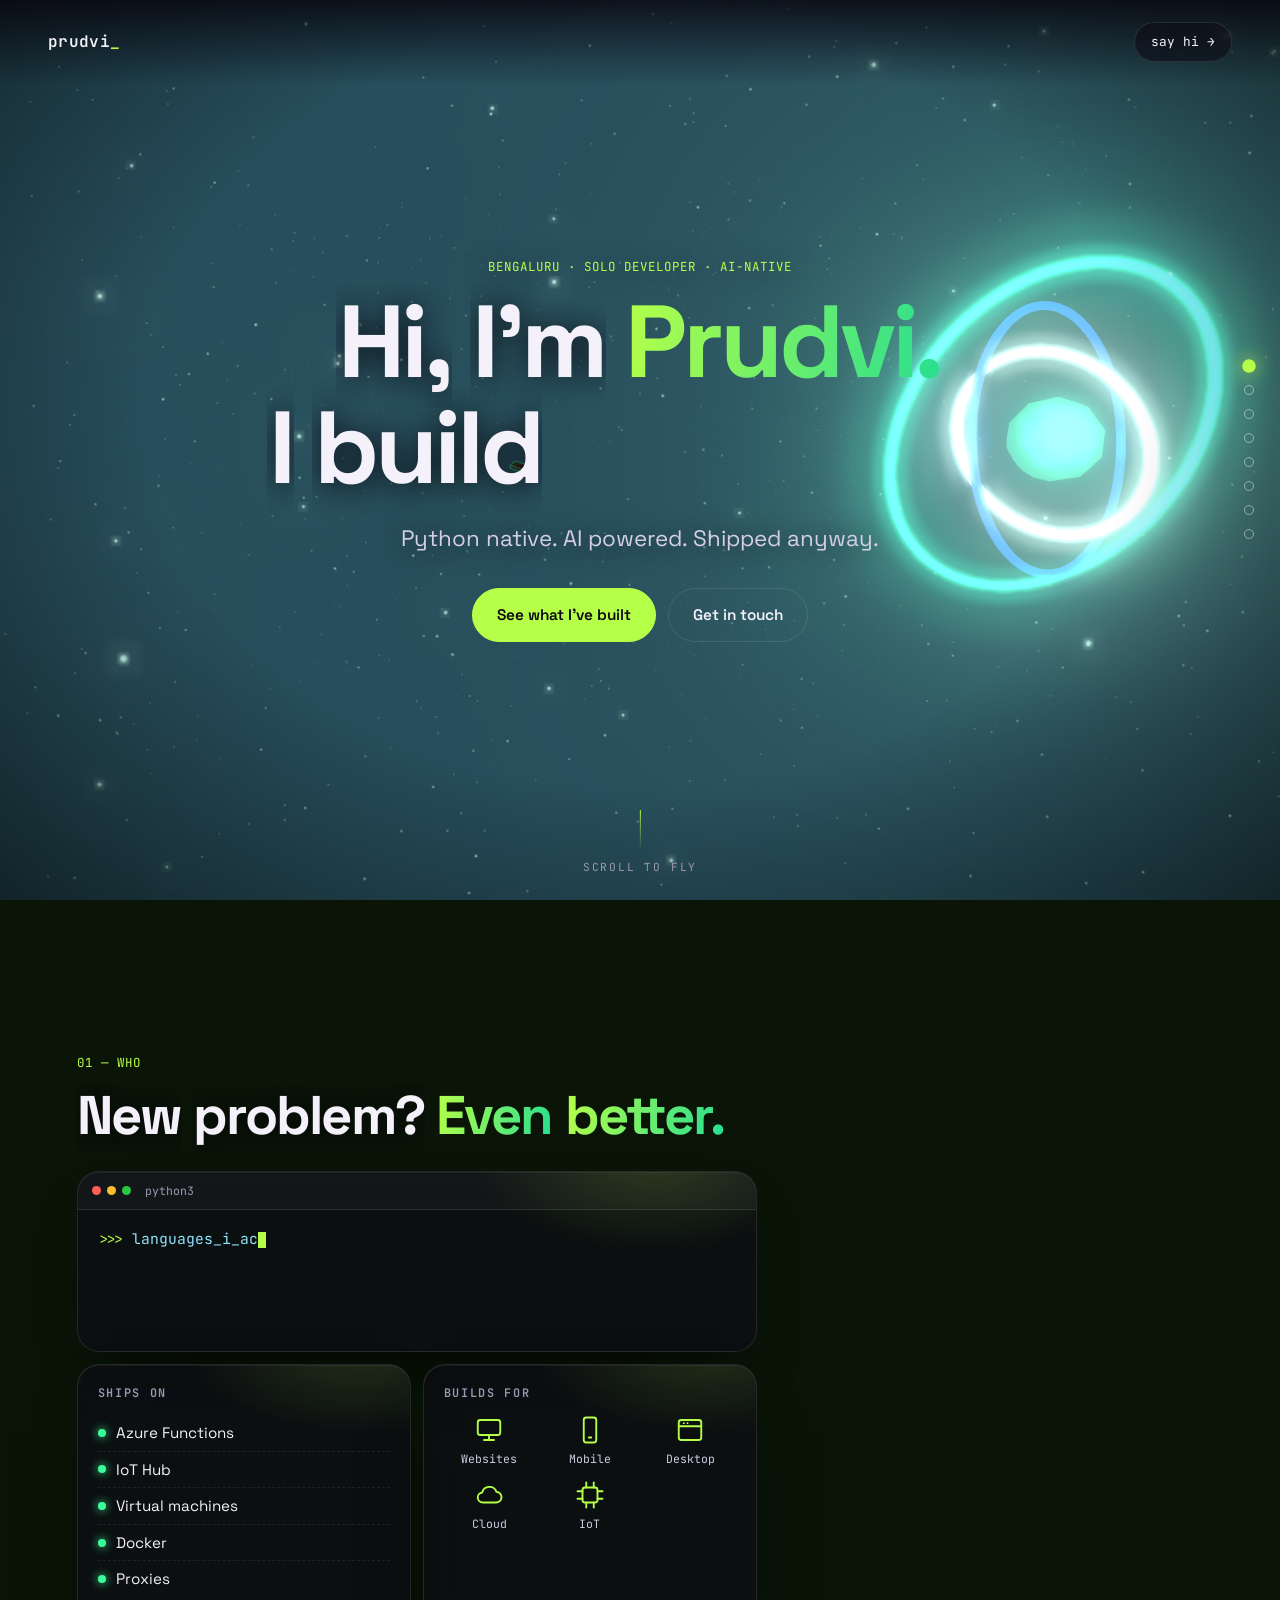
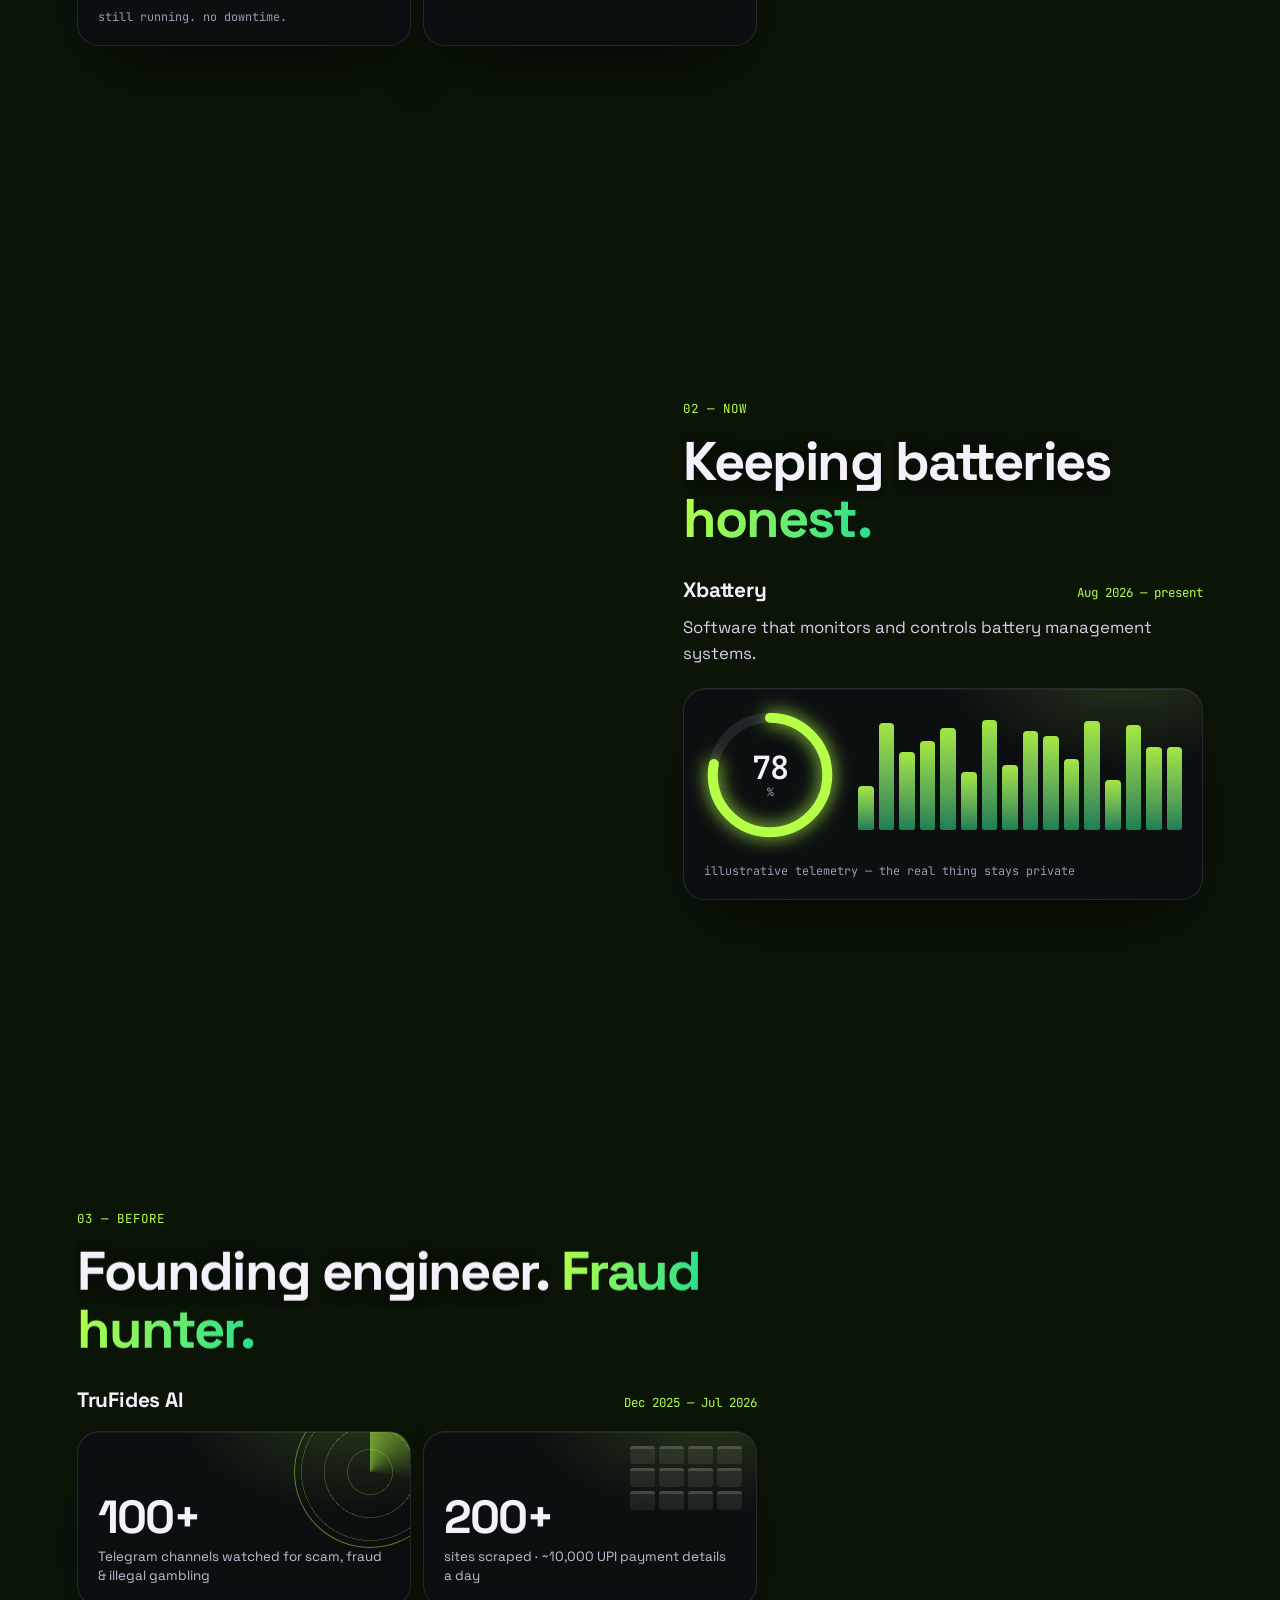
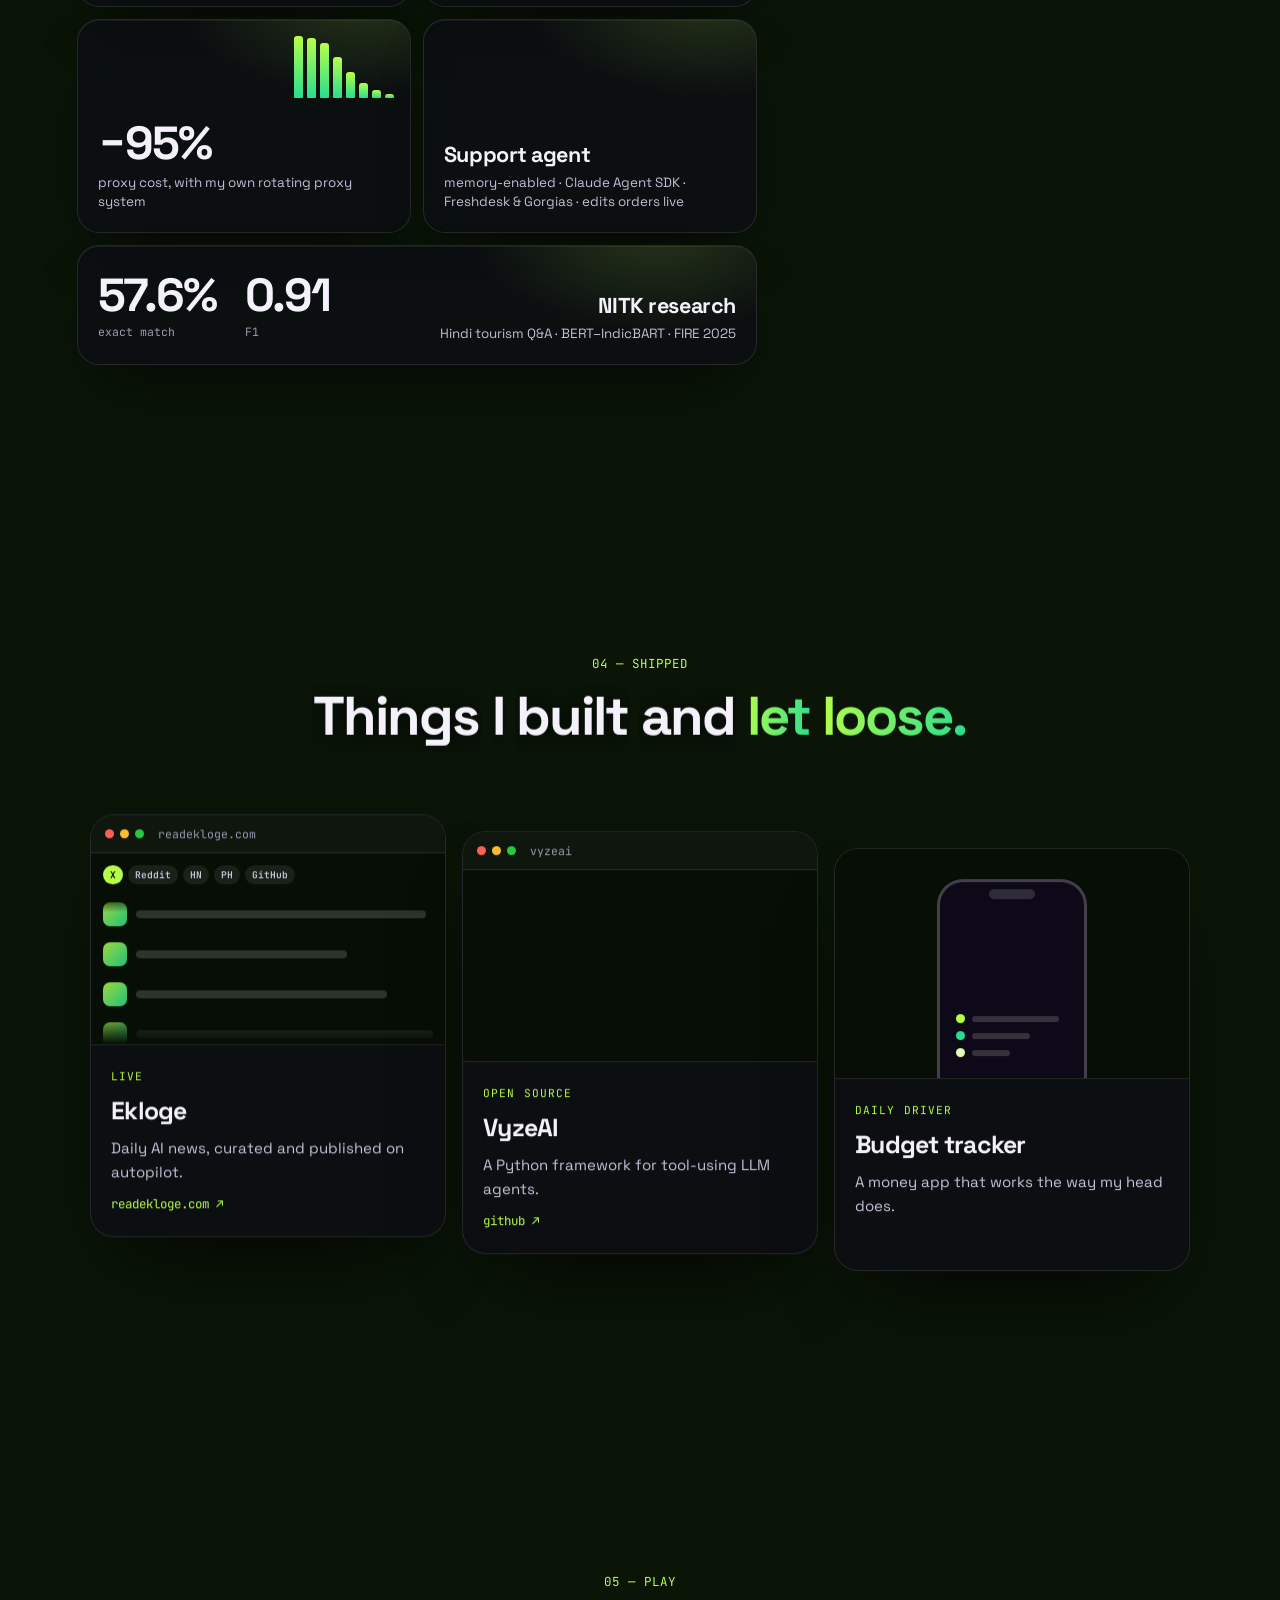
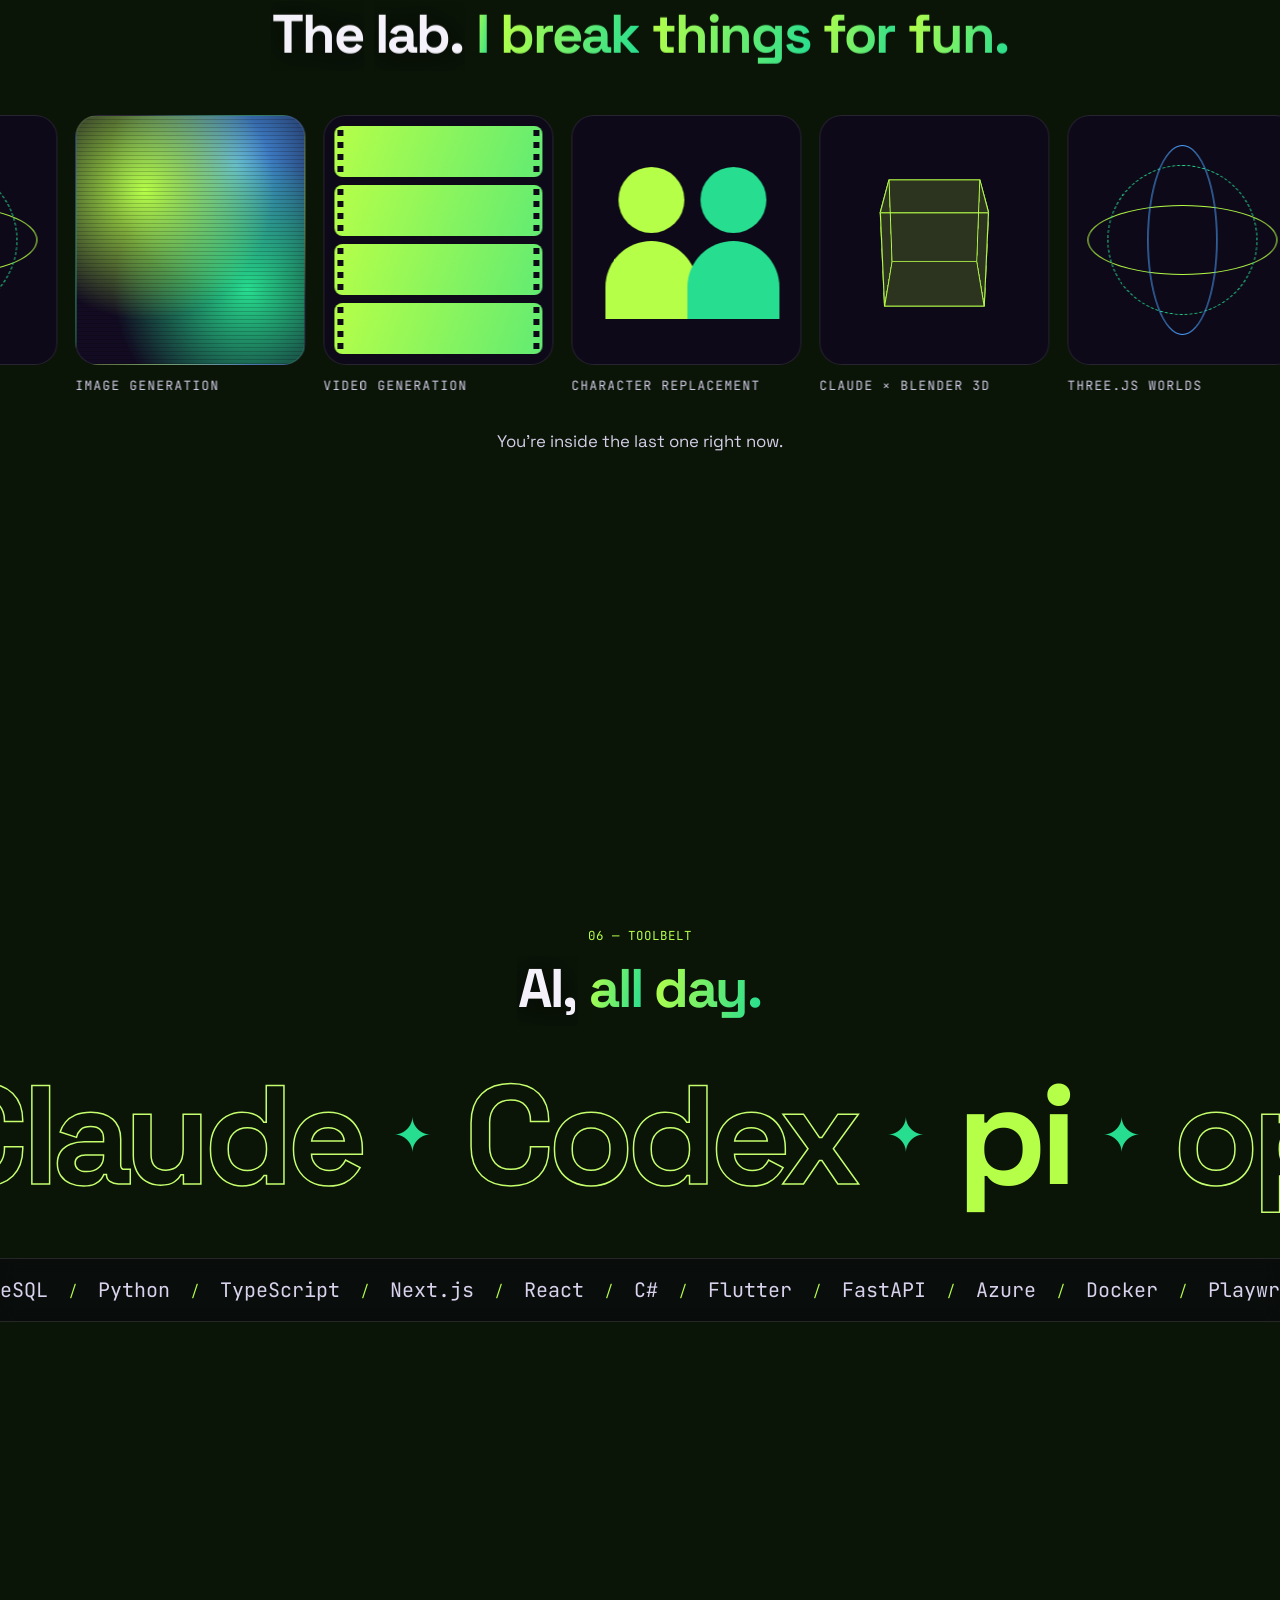
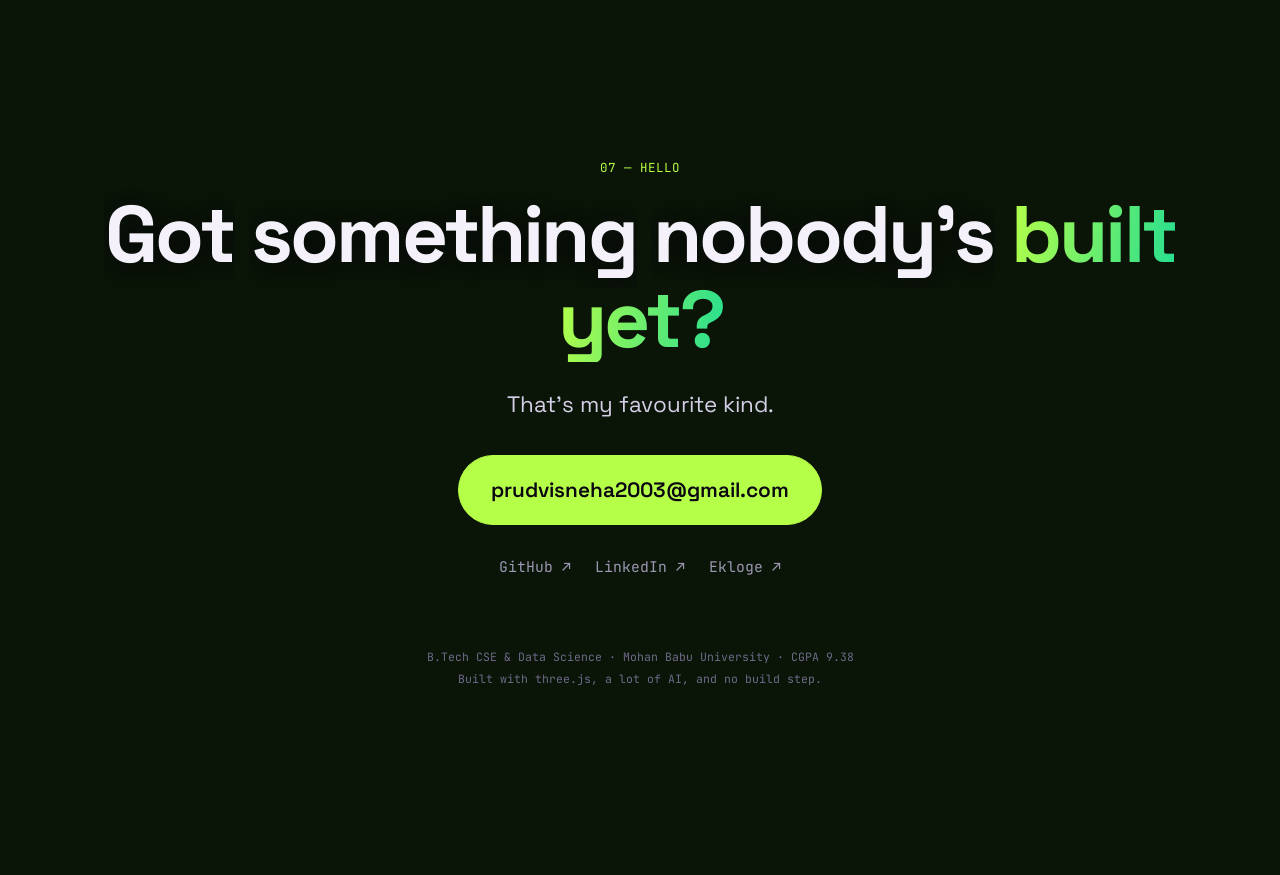
==== commit 6ab1e632: "Redesign: per-section color journey, bloom, smooth scroll, visual-first sections - Palette lerps per" ====
--- a/index.html
+++ b/index.html
@@ -5,185 +5,246 @@
 <meta name="viewport" content="width=device-width, initial-scale=1, viewport-fit=cover">
 <title>Prudvi — I build things</title>
 <meta name="description" content="Prudvi Kumar Reddy — solo builder from Bengaluru. Python-native, AI-assisted, curious about everything. Websites, apps, agents, 3D worlds.">
-<meta name="theme-color" content="#07070d">
+<meta name="theme-color" content="#0a0612">
 <meta property="og:title" content="Prudvi — I build things">
 <meta property="og:description" content="Solo builder. Python-native. AI-assisted. Websites, apps, agents, 3D worlds.">
 <link rel="preconnect" href="https://fonts.googleapis.com">
 <link rel="preconnect" href="https://fonts.gstatic.com" crossorigin>
 <link href="https://fonts.googleapis.com/css2?family=JetBrains+Mono:wght@400;600&family=Space+Grotesk:wght@400;500;700&display=swap" rel="stylesheet">
+<link rel="stylesheet" href="vendor/lenis.css">
 <link rel="stylesheet" href="style.css">
+<script>document.documentElement.classList.add('js');setTimeout(function(){if(!window.__ready)document.documentElement.classList.remove('js')},6000)</script>
+<script type="importmap">{ "imports": { "three": "./vendor/three.module.min.js" } }</script>
 </head>
 <body>
 <canvas id="bg" aria-hidden="true"></canvas>
+<div class="vignette" aria-hidden="true"></div>
 <div class="grain" aria-hidden="true"></div>
-<div class="cursor" aria-hidden="true"></div>
-
-<div class="loader" id="loader" aria-hidden="true"><span>booting universe<i>.</i><i>.</i><i>.</i></span></div>
+<div class="cursor" aria-hidden="true"><span></span></div>
+<div class="progress" aria-hidden="true"><i></i></div>
+
+<div class="loader" id="loader" aria-hidden="true">
+  <div class="loader-count"><b id="loadNum">0</b><small>%</small></div>
+  <div class="loader-bar"><i id="loadBar"></i></div>
+</div>
 
 <header class="top">
   <a class="logo" href="#hero" aria-label="Home">prudvi<span>_</span></a>
-  <a class="top-cta" href="#contact">say hi →</a>
+  <a class="top-cta magnetic" href="#contact">say hi →</a>
 </header>
-
 <nav class="dots" id="dots" aria-label="Sections"></nav>
 
 <main id="main">
 
   <!-- 0 · HERO -->
   <section id="hero" data-label="Hello" class="center">
-    <div class="wrap">
+    <div class="wrap w-wide">
       <p class="eyebrow reveal">Bengaluru · solo developer · AI-native</p>
-      <h1 class="reveal">
-        Hi, I'm <span class="grad">Prudvi</span>.<br>
-        I build <span class="swap" id="swap" aria-live="polite">websites</span>
-      </h1>
-      <p class="lede reveal">
-        Mostly alone. Mostly with AI. I only truly speak Python — everything else I learn the day I need it,
-        and somehow it keeps running.
-      </p>
+      <h1 data-split>Hi, I'm <span class="grad">Prudvi.</span></h1>
+      <h1 class="h1b"><span class="pre" data-split>I build</span> <span class="swap" id="swap" aria-live="polite">websites</span></h1>
+      <p class="lede reveal">Python native. AI powered. Shipped anyway.</p>
       <div class="cta reveal">
-        <a class="btn" href="#built">See what I've built</a>
-        <a class="btn ghost" href="#contact">Get in touch</a>
+        <a class="btn magnetic" href="#built"><span>See what I've built</span></a>
+        <a class="btn ghost magnetic" href="#contact"><span>Get in touch</span></a>
       </div>
     </div>
     <div class="scroll-cue" aria-hidden="true"><span></span>scroll to fly</div>
   </section>
 
-  <!-- 1 · HOW I THINK -->
+  <!-- 1 · ABOUT -->
   <section id="about" data-label="Me" class="left">
-    <div class="wrap">
+    <div class="wrap w-mid">
       <p class="eyebrow reveal">01 — who</p>
-      <h2 class="reveal">A builder who hasn't met a <span class="grad">problem</span> he won't try.</h2>
-      <div class="glass reveal">
-        <p>I see myself as a builder first. New stack? New domain? Something I've never done before? Good — that's the fun part.</p>
-        <p>I've shipped websites, mobile apps, a Windows desktop app, Azure Functions, IoT Hub pipelines, VMs, Docker setups and proxies. I won't pretend I understand all of it deeply. What I do know: they're still running today, without errors or downtime.</p>
-        <p>Python is my home language. TypeScript, Next.js, React, C# and Flutter are places I've lived long enough to ship from.</p>
+      <h2 data-split>New problem? <span class="grad">Even better.</span></h2>
+
+      <div class="bento b-about">
+        <div class="tile term reveal" id="terminal">
+          <div class="chrome"><i></i><i></i><i></i><span>python3</span></div>
+          <pre class="code" id="termOut" aria-label="Python is the language I actually know; I shipped TypeScript, Next.js, React, C# and Flutter anyway."></pre>
+        </div>
+
+        <div class="tile reveal">
+          <h3 class="tile-h">Ships on</h3>
+          <ul class="status">
+            <li><i></i>Azure Functions</li>
+            <li><i></i>IoT Hub</li>
+            <li><i></i>Virtual machines</li>
+            <li><i></i>Docker</li>
+            <li><i></i>Proxies</li>
+          </ul>
+          <p class="tile-note">still running. no downtime.</p>
+        </div>
+
+        <div class="tile reveal">
+          <h3 class="tile-h">Builds for</h3>
+          <div class="icons">
+            <div><svg viewBox="0 0 24 24"><rect x="3" y="4" width="18" height="12" rx="2"/><path d="M8 20h8M12 16v4"/></svg>Websites</div>
+            <div><svg viewBox="0 0 24 24"><rect x="7" y="2" width="10" height="20" rx="2"/><path d="M11 18h2"/></svg>Mobile</div>
+            <div><svg viewBox="0 0 24 24"><rect x="3" y="4" width="18" height="16" rx="2"/><path d="M3 9h18M7 6.5h.01M10 6.5h.01"/></svg>Desktop</div>
+            <div><svg viewBox="0 0 24 24"><path d="M7 18a4 4 0 0 1-.5-7.97A6 6 0 0 1 18 9.5 4.25 4.25 0 0 1 17.5 18z"/></svg>Cloud</div>
+            <div><svg viewBox="0 0 24 24"><rect x="6" y="6" width="12" height="12" rx="2"/><path d="M9 2v4M15 2v4M9 18v4M15 18v4M2 9h4M2 15h4M18 9h4M18 15h4"/></svg>IoT</div>
+          </div>
+        </div>
       </div>
     </div>
   </section>
 
   <!-- 2 · NOW -->
   <section id="now" data-label="Now" class="right">
-    <div class="wrap">
+    <div class="wrap w-narrow">
       <p class="eyebrow reveal">02 — now</p>
-      <h2 class="reveal">Keeping batteries <span class="grad">honest</span>.</h2>
-      <div class="glass reveal">
-        <div class="role"><b>Xbattery</b><em>Aug 2026 — present</em></div>
-        <p>I work on the software that monitors and controls battery management systems (BMS). Real hardware, real energy, zero room for "works on my machine."</p>
-        <p class="muted">The specifics stay private — but you can see the cells doing their thing behind this text.</p>
+      <h2 data-split>Keeping batteries <span class="grad">honest.</span></h2>
+      <div class="role reveal"><b>Xbattery</b><em>Aug 2026 — present</em></div>
+      <p class="lede sm reveal">Software that monitors and controls battery management systems.</p>
+
+      <div class="tile telemetry reveal">
+        <div class="ring">
+          <svg viewBox="0 0 120 120"><circle class="trk" cx="60" cy="60" r="52"/><circle class="val" id="ringVal" cx="60" cy="60" r="52"/></svg>
+          <div class="ring-n"><b id="ringNum">87</b><small>%</small></div>
+        </div>
+        <div class="bars" id="cellBars"></div>
+        <p class="tile-note">illustrative telemetry — the real thing stays private</p>
       </div>
     </div>
   </section>
 
   <!-- 3 · BEFORE -->
   <section id="before" data-label="Before" class="left">
-    <div class="wrap">
+    <div class="wrap w-mid">
       <p class="eyebrow reveal">03 — before</p>
-      <h2 class="reveal">Founding engineer, <span class="grad">fraud hunter</span>.</h2>
-      <div class="glass reveal">
-        <div class="role"><b>TruFides AI</b><em>Founding Engineer · Dec 2025 — Jul 2026</em></div>
-        <ul>
-          <li>Built a Python pipeline that watches <b>100+ Telegram channels</b> to find fraudulent investment, scam and illegal gambling sites.</li>
-          <li>Made a system that generates and runs site-specific scrapers across <b>200+ websites</b>, collecting screenshot evidence and ~<b>10,000 unique UPI payment details a day</b>.</li>
-          <li>Wrote a rotating proxy system to replace flaky third-party services — scraper reliability up, proxy cost down <b>95%</b>.</li>
-          <li>Automated daily reports of verified payment intelligence for a banking client.</li>
-          <li>Built a memory-enabled <b>Shopify support agent</b> on the Claude Agent SDK, wired into Freshdesk and Gorgias — it reads and edits orders, addresses and subscriptions, and tracks deliveries.</li>
-        </ul>
-        <div class="role small"><b>NITK Surathkal</b><em>Research Intern · Jun — Sep 2025</em></div>
-        <p>Hindi tourism Q&amp;A with a hybrid BERT–IndicBART model: <b>57.6% Exact Match</b>, <b>0.91 F1</b> at FIRE 2025 (VATIKA track).</p>
-      </div>
-    </div>
-  </section>
-
-  <!-- 4 · NUMBERS -->
-  <section id="numbers" data-label="Numbers" class="center">
-    <div class="wrap">
-      <p class="eyebrow reveal">04 — proof</p>
-      <h2 class="reveal">Small team. <span class="grad">Big</span> surface area.</h2>
-      <div class="stats reveal">
-        <div><strong data-count="100" data-suffix="+">0</strong><span>Telegram channels watched</span></div>
-        <div><strong data-count="200" data-suffix="+">0</strong><span>websites scraped</span></div>
-        <div><strong data-count="10000" data-suffix="">0</strong><span>payment details a day</span></div>
-        <div><strong data-count="95" data-suffix="%">0</strong><span>proxy cost cut</span></div>
-      </div>
-    </div>
-  </section>
-
-  <!-- 5 · BUILT -->
-  <section id="built" data-label="Built" class="right">
-    <div class="wrap">
-      <p class="eyebrow reveal">05 — shipped</p>
-      <h2 class="reveal">Things I <span class="grad">built</span> and let loose.</h2>
-      <div class="cards">
-        <a class="card reveal" href="https://readekloge.com" target="_blank" rel="noopener">
-          <span class="tag">live · readekloge.com</span>
-          <h3>Ekloge</h3>
-          <p>A personal site for daily AI updates. It gathers signals from X, Reddit, Hacker News, TechCrunch, Product Hunt, GitHub Trending and tech blogs — then publishes daily and weekly digests, including Bengaluru AI events. Fully automated.</p>
-          <span class="go">visit →</span>
+      <h2 data-split>Founding engineer. <span class="grad">Fraud hunter.</span></h2>
+      <div class="role reveal"><b>TruFides AI</b><em>Dec 2025 — Jul 2026</em></div>
+
+      <div class="bento b-before">
+        <div class="tile radar-tile reveal">
+          <div class="radar" aria-hidden="true"><i style="--x:30%;--y:34%;--d:.2s"></i><i style="--x:68%;--y:26%;--d:1.1s"></i><i style="--x:58%;--y:64%;--d:2s"></i><i style="--x:24%;--y:70%;--d:2.8s"></i><i style="--x:78%;--y:56%;--d:3.4s"></i></div>
+          <div class="big"><strong data-count="100" data-suffix="+">0</strong><span>Telegram channels watched for scam, fraud &amp; illegal gambling</span></div>
+        </div>
+
+        <div class="tile scrape-tile reveal">
+          <div class="scr" id="scr" aria-hidden="true"></div>
+          <div class="big"><strong data-count="200" data-suffix="+">0</strong><span>sites scraped · ~10,000 UPI payment details a day</span></div>
+        </div>
+
+        <div class="tile proxy-tile reveal">
+          <div class="pbars" id="pbars" aria-hidden="true"></div>
+          <div class="big"><strong data-count="95" data-prefix="−" data-suffix="%">0</strong><span>proxy cost, with my own rotating proxy system</span></div>
+        </div>
+
+        <div class="tile chat-tile reveal">
+          <div class="chat" aria-hidden="true">
+            <div class="msg them m1">Where's my order?</div>
+            <div class="msg typing"><i></i><i></i><i></i></div>
+            <div class="msg me m2">Out for delivery ✓</div>
+          </div>
+          <div class="big"><strong class="txt">Support agent</strong><span>memory-enabled · Claude Agent SDK · Freshdesk &amp; Gorgias · edits orders live</span></div>
+        </div>
+
+        <div class="tile nitk-tile reveal">
+          <div class="nitk"><div><strong data-count="57.6" data-suffix="%" data-dec="1">0</strong><span>exact match</span></div><div><strong data-count="0.91" data-dec="2">0</strong><span>F1</span></div></div>
+          <div class="big"><strong class="txt">NITK research</strong><span>Hindi tourism Q&amp;A · BERT–IndicBART · FIRE 2025</span></div>
+        </div>
+      </div>
+    </div>
+  </section>
+
+  <!-- 4 · BUILT -->
+  <section id="built" data-label="Built" class="center">
+    <div class="wrap w-wide">
+      <p class="eyebrow reveal">04 — shipped</p>
+      <h2 data-split>Things I built and <span class="grad">let loose.</span></h2>
+
+      <div class="showcase">
+        <a class="proj tilt reveal" href="https://readekloge.com" target="_blank" rel="noopener" data-cursor="open ↗">
+          <div class="mock browser">
+            <div class="chrome"><i></i><i></i><i></i><span>readekloge.com</span></div>
+            <div class="feed">
+              <div class="src"><b>X</b><b>Reddit</b><b>HN</b><b>PH</b><b>GitHub</b></div>
+              <div class="scroller"><div class="rows">
+                <p><i></i><span style="--w:88%"></span></p><p><i></i><span style="--w:64%"></span></p><p><i></i><span style="--w:76%"></span></p><p><i></i><span style="--w:92%"></span></p><p><i></i><span style="--w:58%"></span></p><p><i></i><span style="--w:80%"></span></p>
+                <p><i></i><span style="--w:88%"></span></p><p><i></i><span style="--w:64%"></span></p><p><i></i><span style="--w:76%"></span></p><p><i></i><span style="--w:92%"></span></p><p><i></i><span style="--w:58%"></span></p><p><i></i><span style="--w:80%"></span></p>
+              </div></div>
+            </div>
+          </div>
+          <div class="meta"><span class="tag">live</span><h3>Ekloge</h3><p>Daily AI news, curated and published on autopilot.</p><span class="go">readekloge.com ↗</span></div>
         </a>
-        <a class="card reveal" href="https://github.com/prudvireddyNS" target="_blank" rel="noopener">
-          <span class="tag">open source · Python</span>
-          <h3>VyzeAI</h3>
-          <p>A framework for building tool-using LLM agents: reusable prompts, tools and execution workflows, with modular pieces for orchestration, prompt management and tool execution.</p>
-          <span class="go">github →</span>
+
+        <a class="proj tilt reveal" href="https://github.com/prudvireddyNS" target="_blank" rel="noopener" data-cursor="open ↗">
+          <div class="mock terminal">
+            <div class="chrome"><i></i><i></i><i></i><span>vyzeai</span></div>
+            <pre class="code run"><span class="l" style="--i:0"><em>agent</em> = Agent(tools=[search, calc])</span>
+<span class="l" style="--i:1"><em>agent</em>.run("plan my trip")</span>
+<span class="l dim" style="--i:2">→ tool · search("flights")</span>
+<span class="l dim" style="--i:3">→ tool · calc(budget)</span>
+<span class="l ok" style="--i:4">✓ done</span></pre>
+          </div>
+          <div class="meta"><span class="tag">open source</span><h3>VyzeAI</h3><p>A Python framework for tool-using LLM agents.</p><span class="go">github ↗</span></div>
         </a>
-        <div class="card reveal">
-          <span class="tag">personal · daily driver</span>
-          <h3>Budget tracker</h3>
-          <p>A personal budgeting app I built because I wanted one that works exactly the way my head does.</p>
-        </div>
-      </div>
-    </div>
-  </section>
-
-  <!-- 6 · LAB -->
-  <section id="lab" data-label="Lab" class="left">
-    <div class="wrap">
-      <p class="eyebrow reveal">06 — play</p>
-      <h2 class="reveal">The <span class="grad">lab</span>. Where I break things for fun.</h2>
-      <div class="glass reveal">
-        <p>I enjoy trying new things, and I try them fast. A few experiments:</p>
-        <ul class="chips">
-          <li>image generation</li>
-          <li>video generation</li>
-          <li>character replacement in videos</li>
-          <li>3D assets made by wiring Claude into Blender</li>
-          <li>3D websites with three.js</li>
-        </ul>
-        <p class="muted">You're standing in the last one right now. This whole page is three.js — scroll and it flies.</p>
-      </div>
-    </div>
-  </section>
-
-  <!-- 7 · TOOLBELT -->
-  <section id="tools" data-label="Tools" class="right">
-    <div class="wrap">
-      <p class="eyebrow reveal">07 — toolbelt</p>
-      <h2 class="reveal">I use AI. <span class="grad">All the time.</span></h2>
-      <div class="glass reveal">
-        <p>Literally all day. I've tried almost everything, and I switch between them like a carpenter picks chisels:</p>
-        <ul class="chips mono">
-          <li>Claude</li><li>Codex</li><li>pi</li><li>opencode</li>
-          <li>hermes</li><li>openclaw</li><li>Kimi</li><li>DeepSeek</li>
-        </ul>
-        <p class="muted">Python in the middle. Everything else orbiting it — TypeScript, Next.js, React, C#, Flutter, Azure, Docker, Playwright, FastAPI, PostgreSQL.</p>
-      </div>
-    </div>
-  </section>
-
-  <!-- 8 · CONTACT -->
+
+        <div class="proj tilt reveal">
+          <div class="mock phone-wrap">
+            <div class="phone">
+              <div class="notch"></div>
+              <svg class="donut" viewBox="0 0 100 100">
+                <circle class="d0" cx="50" cy="50" r="34" pathLength="100"/>
+                <circle class="d1" cx="50" cy="50" r="34" pathLength="100"/>
+                <circle class="d2" cx="50" cy="50" r="34" pathLength="100"/>
+              </svg>
+              <div class="cats"><p><i></i><span style="--w:78%"></span></p><p><i></i><span style="--w:52%"></span></p><p><i></i><span style="--w:34%"></span></p></div>
+            </div>
+          </div>
+          <div class="meta"><span class="tag">daily driver</span><h3>Budget tracker</h3><p>A money app that works the way my head does.</p></div>
+        </div>
+      </div>
+    </div>
+  </section>
+
+  <!-- 5 · LAB -->
+  <section id="lab" data-label="Lab" class="center">
+    <div class="wrap w-wide head">
+      <p class="eyebrow reveal">05 — play</p>
+      <h2 data-split>The lab. <span class="grad">I break things for fun.</span></h2>
+    </div>
+    <div class="marquee lab-m" data-speed="40" data-dir="1" aria-label="Experiments">
+      <div class="track">
+        <!-- tiles repeated by JS -->
+        <div class="lt"><div class="art a-img"></div><span>Image generation</span></div>
+        <div class="lt"><div class="art a-vid"><i></i><i></i><i></i><i></i></div><span>Video generation</span></div>
+        <div class="lt"><div class="art a-swap"><i></i><i></i></div><span>Character replacement</span></div>
+        <div class="lt"><div class="art a-cube"><b></b><b></b><b></b><b></b><b></b><b></b></div><span>Claude × Blender 3D</span></div>
+        <div class="lt"><div class="art a-ring"><i></i><i></i><i></i></div><span>three.js worlds</span></div>
+      </div>
+    </div>
+    <p class="lede sm center-note reveal">You're inside the last one right now.</p>
+  </section>
+
+  <!-- 6 · TOOLS -->
+  <section id="tools" data-label="Tools" class="center">
+    <div class="wrap w-wide head">
+      <p class="eyebrow reveal">06 — toolbelt</p>
+      <h2 data-split>AI, <span class="grad">all day.</span></h2>
+    </div>
+    <div class="marquee big-m" data-speed="70" data-dir="-1" aria-label="AI tools I use">
+      <div class="track"><span>Claude</span><b>✦</b><span>Codex</span><b>✦</b><span>pi</span><b>✦</b><span>opencode</span><b>✦</b><span>hermes</span><b>✦</b><span>openclaw</span><b>✦</b><span>Kimi</span><b>✦</b><span>DeepSeek</span><b>✦</b></div>
+    </div>
+    <div class="marquee mono-m" data-speed="45" data-dir="1" aria-label="Stack">
+      <div class="track"><span>Python</span><b>/</b><span>TypeScript</span><b>/</b><span>Next.js</span><b>/</b><span>React</span><b>/</b><span>C#</span><b>/</b><span>Flutter</span><b>/</b><span>FastAPI</span><b>/</b><span>Azure</span><b>/</b><span>Docker</span><b>/</b><span>Playwright</span><b>/</b><span>PostgreSQL</span><b>/</b></div>
+    </div>
+  </section>
+
+  <!-- 7 · CONTACT -->
   <section id="contact" data-label="Contact" class="center">
-    <div class="wrap">
-      <p class="eyebrow reveal">08 — hello</p>
-      <h2 class="big reveal">Got something <span class="grad">nobody's built yet?</span></h2>
-      <p class="lede reveal">That's my favourite kind. Tell me about it.</p>
+    <div class="wrap w-wide">
+      <p class="eyebrow reveal">07 — hello</p>
+      <h2 class="big" data-split>Got something nobody's <span class="grad">built yet?</span></h2>
+      <p class="lede reveal">That's my favourite kind.</p>
       <div class="cta reveal">
-        <a class="btn" href="mailto:prudvisneha2003@gmail.com">prudvisneha2003@gmail.com</a>
+        <a class="btn lg magnetic" href="mailto:prudvisneha2003@gmail.com"><span>prudvisneha2003@gmail.com</span></a>
       </div>
       <div class="links reveal">
-        <a href="https://github.com/prudvireddyNS" target="_blank" rel="noopener">GitHub</a>
-        <a href="https://linkedin.com/in/ns-prudhvi-kumar-reddy-2832bb272" target="_blank" rel="noopener">LinkedIn</a>
-        <a href="https://readekloge.com" target="_blank" rel="noopener">Ekloge</a>
+        <a class="magnetic" href="https://github.com/prudvireddyNS" target="_blank" rel="noopener">GitHub ↗</a>
+        <a class="magnetic" href="https://linkedin.com/in/ns-prudhvi-kumar-reddy-2832bb272" target="_blank" rel="noopener">LinkedIn ↗</a>
+        <a class="magnetic" href="https://readekloge.com" target="_blank" rel="noopener">Ekloge ↗</a>
       </div>
       <p class="foot">B.Tech CSE &amp; Data Science · Mohan Babu University · CGPA 9.38<br>Built with three.js, a lot of AI, and no build step.</p>
     </div>
@@ -191,6 +252,9 @@
 
 </main>
 
+<script src="vendor/gsap.min.js"></script>
+<script src="vendor/ScrollTrigger.min.js"></script>
+<script src="vendor/lenis.min.js"></script>
 <script type="module" src="main.js"></script>
 </body>
 </html>
--- a/vendor/lenis.css
+++ b/vendor/lenis.css
@@ -0,0 +1,20 @@
+html.lenis,
+html.lenis body {
+  height: auto;
+}
+
+.lenis.lenis-smooth {
+  scroll-behavior: auto !important;
+}
+
+.lenis.lenis-smooth [data-lenis-prevent] {
+  overscroll-behavior: contain;
+}
+
+.lenis.lenis-stopped {
+  overflow: hidden;
+}
+
+.lenis.lenis-smooth iframe {
+  pointer-events: none;
+}
--- a/style.css
+++ b/style.css
@@ -1,248 +1,354 @@
 :root {
-  --bg: #07070d;
-  --ink: #ecebf5;
-  --muted: #9a98b4;
-  --lime: #c6ff3d;
-  --violet: #7c5cff;
-  --cyan: #3de0ff;
-  --glass: rgba(14, 14, 26, 0.58);
-  --line: rgba(255, 255, 255, 0.1);
+  --bg: #0a0612;
+  --accent: #ff7a59;
+  --accent2: #ff3d8b;
+  --ink: #f4f1fa;
+  --muted: #9d98b3;
+  --line: rgba(255, 255, 255, .11);
+  --glass: rgba(16, 12, 28, .55);
   --sans: "Space Grotesk", system-ui, -apple-system, "Segoe UI", sans-serif;
   --mono: "JetBrains Mono", ui-monospace, SFMono-Regular, Menlo, monospace;
+  --ease: cubic-bezier(.2, .7, .2, 1);
 }
 
 * { box-sizing: border-box; margin: 0; padding: 0; }
-html { scroll-behavior: smooth; -webkit-text-size-adjust: 100%; }
+html { -webkit-text-size-adjust: 100%; }
 body {
   background: var(--bg);
   color: var(--ink);
   font-family: var(--sans);
-  line-height: 1.6;
+  line-height: 1.55;
   overflow-x: hidden;
 }
-::selection { background: var(--lime); color: #000; }
+::selection { background: var(--accent); color: #000; }
 a { color: inherit; text-decoration: none; }
-
-#bg {
-  position: fixed; inset: 0; width: 100%; height: 100%;
-  z-index: 0; display: block;
-}
+ul { list-style: none; }
+
+#bg { position: fixed; inset: 0; width: 100%; height: 100%; z-index: 0; display: block; }
 .no-webgl #bg { display: none; }
 .no-webgl body {
-  background: radial-gradient(900px 600px at 20% 10%, rgba(124, 92, 255, .25), transparent 60%),
-              radial-gradient(800px 600px at 90% 80%, rgba(198, 255, 61, .12), transparent 60%), var(--bg);
-}
-
+  background: radial-gradient(900px 600px at 15% 10%, color-mix(in srgb, var(--accent2) 28%, transparent), transparent 60%),
+              radial-gradient(800px 600px at 90% 85%, color-mix(in srgb, var(--accent) 18%, transparent), transparent 60%), var(--bg);
+}
+
+.vignette {
+  position: fixed; inset: 0; z-index: 2; pointer-events: none;
+  background: radial-gradient(ellipse at 50% 45%, transparent 55%, rgba(0, 0, 0, .55) 100%);
+}
 .grain {
-  position: fixed; inset: 0; z-index: 3; pointer-events: none; opacity: .07;
+  position: fixed; inset: 0; z-index: 3; pointer-events: none; opacity: .06; mix-blend-mode: overlay;
   background-image: url("data:image/svg+xml;utf8,<svg xmlns='http://www.w3.org/2000/svg' width='160' height='160'><filter id='n'><feTurbulence type='fractalNoise' baseFrequency='.9' numOctaves='2' stitchTiles='stitch'/></filter><rect width='100%' height='100%' filter='url(%23n)'/></svg>");
 }
 
-/* loader */
+/* ---------- loader ---------- */
 .loader {
-  position: fixed; inset: 0; z-index: 100; background: var(--bg);
-  display: grid; place-items: center;
-  font-family: var(--mono); color: var(--lime); font-size: .95rem; letter-spacing: .08em;
-  transition: opacity .8s ease, visibility .8s;
+  position: fixed; inset: 0; z-index: 100; background: #07040d;
+  display: flex; flex-direction: column; align-items: center; justify-content: center; gap: 22px;
+  transition: opacity .9s ease, visibility .9s;
 }
 .loader.done { opacity: 0; visibility: hidden; }
-.loader i { font-style: normal; animation: blink 1.2s infinite; }
-.loader i:nth-child(2) { animation-delay: .2s; }
-.loader i:nth-child(3) { animation-delay: .4s; }
-@keyframes blink { 0%, 100% { opacity: .15; } 50% { opacity: 1; } }
-
-/* custom cursor */
-.cursor {
-  position: fixed; top: 0; left: 0; width: 34px; height: 34px; margin: -17px 0 0 -17px;
-  border: 1px solid var(--lime); border-radius: 50%; z-index: 90; pointer-events: none;
-  opacity: 0; transition: width .2s, height .2s, margin .2s, background .2s, opacity .3s;
-  mix-blend-mode: difference;
-}
-.cursor.on { opacity: .9; }
-.cursor.hover { width: 60px; height: 60px; margin: -30px 0 0 -30px; background: rgba(198, 255, 61, .18); }
+.loader-count { font-family: var(--mono); font-size: clamp(3.4rem, 12vw, 7rem); font-weight: 600; letter-spacing: -.05em; line-height: 1; color: var(--ink); }
+.loader-count small { font-size: .35em; color: var(--accent); margin-left: 4px; letter-spacing: 0; }
+.loader-bar { width: min(260px, 60vw); height: 2px; background: rgba(255, 255, 255, .1); overflow: hidden; border-radius: 2px; }
+.loader-bar i { display: block; height: 100%; width: 100%; transform: scaleX(0); transform-origin: left; background: linear-gradient(90deg, var(--accent), var(--accent2)); }
+
+/* ---------- progress + cursor ---------- */
+.progress { position: fixed; top: 0; left: 0; right: 0; height: 3px; z-index: 80; pointer-events: none; }
+.progress i { display: block; height: 100%; transform: scaleX(0); transform-origin: left; background: linear-gradient(90deg, var(--accent), var(--accent2)); box-shadow: 0 0 14px var(--accent); }
+
+.cursor { position: fixed; top: 0; left: 0; z-index: 90; pointer-events: none; opacity: 0; transition: opacity .3s; will-change: transform; }
+.cursor.on { opacity: 1; }
+.cursor span {
+  position: absolute; left: 0; top: 0; width: 38px; height: 38px; margin: -19px 0 0 -19px; border-radius: 50%;
+  border: 1.5px solid var(--accent); display: grid; place-items: center;
+  font: 600 .62rem/1 var(--mono); letter-spacing: .08em; text-transform: uppercase; color: #0a0612;
+  transition: width .35s var(--ease), height .35s var(--ease), margin .35s var(--ease), background .3s;
+}
+.cursor.hover span { width: 64px; height: 64px; margin: -32px 0 0 -32px; background: color-mix(in srgb, var(--accent) 22%, transparent); }
+.cursor.label span { width: 84px; height: 84px; margin: -42px 0 0 -42px; background: var(--accent); }
 @media (hover: none) { .cursor { display: none; } }
 
-/* header + dots */
+/* ---------- header / nav ---------- */
 .top {
   position: fixed; top: 0; left: 0; right: 0; z-index: 50;
   display: flex; justify-content: space-between; align-items: center;
   padding: 22px clamp(18px, 4vw, 48px);
-  background: linear-gradient(rgba(7, 7, 13, .85), rgba(7, 7, 13, 0));
-  pointer-events: none;
+  background: linear-gradient(rgba(7, 4, 13, .8), rgba(7, 4, 13, 0)); pointer-events: none;
 }
 .top > * { pointer-events: auto; }
 .logo { font-family: var(--mono); font-weight: 600; letter-spacing: .02em; }
-.logo span { color: var(--lime); animation: blink 1.4s steps(2) infinite; }
+.logo span { color: var(--accent); animation: blink 1.3s steps(2) infinite; }
 .top-cta {
-  font-family: var(--mono); font-size: .8rem; padding: 8px 14px; border-radius: 999px;
-  border: 1px solid var(--line); background: rgba(10, 10, 20, .5); backdrop-filter: blur(8px);
-  transition: border-color .2s, color .2s;
-}
-.top-cta:hover { border-color: var(--lime); color: var(--lime); }
-
-.dots {
-  position: fixed; right: clamp(10px, 2vw, 26px); top: 50%; transform: translateY(-50%);
-  z-index: 50; display: flex; flex-direction: column; gap: 14px;
-}
-.dots a {
-  position: relative; width: 10px; height: 10px; border-radius: 50%;
-  border: 1px solid rgba(255, 255, 255, .45); background: transparent;
-  transition: all .3s;
-}
-.dots a:hover { border-color: var(--lime); }
-.dots a.active { background: var(--lime); border-color: var(--lime); box-shadow: 0 0 14px var(--lime); transform: scale(1.3); }
-.dots a span {
-  position: absolute; right: 22px; top: 50%; transform: translateY(-50%);
-  font-family: var(--mono); font-size: .7rem; color: var(--ink); white-space: nowrap;
-  opacity: 0; pointer-events: none; transition: opacity .2s;
-}
+  display: inline-block; font-family: var(--mono); font-size: .8rem; padding: 9px 16px; border-radius: 999px;
+  border: 1px solid var(--line); background: rgba(10, 6, 18, .5); backdrop-filter: blur(10px);
+  transition: border-color .25s, color .25s;
+}
+.top-cta:hover { border-color: var(--accent); color: var(--accent); }
+@keyframes blink { 0%, 100% { opacity: 1; } 50% { opacity: 0; } }
+
+.dots { position: fixed; right: clamp(10px, 2vw, 26px); top: 50%; transform: translateY(-50%); z-index: 50; display: flex; flex-direction: column; gap: 14px; }
+.dots a { position: relative; width: 10px; height: 10px; border-radius: 50%; border: 1px solid rgba(255, 255, 255, .45); transition: all .35s var(--ease); }
+.dots a:hover { border-color: var(--accent); }
+.dots a.active { background: var(--accent); border-color: var(--accent); box-shadow: 0 0 14px var(--accent); transform: scale(1.35); }
+.dots a span { position: absolute; right: 22px; top: 50%; transform: translateY(-50%); font: 400 .7rem var(--mono); white-space: nowrap; opacity: 0; pointer-events: none; transition: opacity .2s; }
 .dots a:hover span { opacity: 1; }
 
-/* sections */
+/* ---------- layout ---------- */
 main { position: relative; z-index: 5; }
 section {
   position: relative; min-height: 100vh; min-height: 100svh;
-  display: flex; align-items: center;
-  padding: 110px clamp(20px, 6vw, 90px);
+  display: flex; align-items: center; padding: 110px clamp(20px, 6vw, 90px);
 }
 section.left { justify-content: flex-start; }
 section.right { justify-content: flex-end; }
-section.center { justify-content: center; text-align: center; }
-.wrap { width: min(560px, 100%); }
-section.center .wrap { width: min(860px, 100%); }
-#built .wrap { width: min(620px, 100%); }
-#before .wrap { width: min(620px, 100%); }
-
-.eyebrow {
-  font-family: var(--mono); font-size: .78rem; letter-spacing: .14em; text-transform: uppercase;
-  color: var(--lime); margin-bottom: 18px;
-}
-h1, #hero .lede, #hero .eyebrow { text-shadow: 0 2px 24px rgba(7, 7, 13, .9), 0 0 6px rgba(7, 7, 13, .6); }
-h1 {
-  font-size: clamp(2.6rem, 7.4vw, 5.8rem); line-height: 1.02; letter-spacing: -.035em; font-weight: 700;
-}
-h2 {
-  font-size: clamp(1.9rem, 4.2vw, 3.1rem); line-height: 1.08; letter-spacing: -.03em; font-weight: 700;
-  margin-bottom: 28px;
-}
-h2.big { font-size: clamp(2.3rem, 6vw, 4.6rem); }
-.grad {
+section.center { justify-content: center; text-align: center; flex-direction: column; }
+.wrap { width: 100%; }
+.w-wide { max-width: 1100px; } .w-mid { max-width: 680px; } .w-narrow { max-width: 520px; }
+section.center .wrap { margin: 0 auto; }
+
+.eyebrow { font: 400 .78rem var(--mono); letter-spacing: .16em; text-transform: uppercase; color: var(--accent); margin-bottom: 16px; }
+h1 { font-size: clamp(2.7rem, 8vw, 6.4rem); line-height: 1; letter-spacing: -.04em; font-weight: 700; }
+h1.h1b { margin-top: .04em; }
+h2 { font-size: clamp(2rem, 4.6vw, 3.4rem); line-height: 1.06; letter-spacing: -.035em; font-weight: 700; margin-bottom: 26px; }
+h2.big { font-size: clamp(2.3rem, 6.4vw, 5rem); }
+h1, h2, #hero .lede, #hero .eyebrow { text-shadow: 0 2px 28px rgba(7, 4, 13, .85); }
+.grad, .grad-w {
   text-shadow: none;
-  background: linear-gradient(100deg, var(--lime), var(--cyan) 55%, var(--violet));
+  background: linear-gradient(100deg, var(--accent), var(--accent2));
   -webkit-background-clip: text; background-clip: text; color: transparent;
 }
-.lede { font-size: clamp(1.05rem, 1.7vw, 1.3rem); color: #cfcde4; margin-top: 26px; max-width: 34em; }
-section.center .lede { margin-left: auto; margin-right: auto; }
-
-.swap {
-  display: inline-block; position: relative;
-  border-bottom: .06em solid var(--lime); color: var(--lime);
-  transition: opacity .3s, transform .3s, filter .3s;
-}
-.swap.out { opacity: 0; transform: translateY(.25em); filter: blur(6px); }
-
-.cta { display: flex; flex-wrap: wrap; gap: 12px; margin-top: 34px; }
+.grad.grad-split { background: none; color: inherit; }
+.lede { font-size: clamp(1.1rem, 1.8vw, 1.4rem); color: #d4cfe6; margin-top: 22px; }
+.lede.sm { font-size: 1.05rem; margin-top: 8px; margin-bottom: 22px; }
+.center-note { margin-top: 38px; }
+
+/* split text (JS wraps words in .w > .ch) */
+.w { display: inline-block; overflow: hidden; vertical-align: top; padding: .08em .02em .14em; margin: -.08em -.02em -.14em; }
+.ch { display: inline-block; will-change: transform; }
+
+.swap { display: inline-block; color: var(--accent); position: relative; transition: opacity .3s, transform .3s, filter .3s; }
+.swap::after { content: ""; position: absolute; left: 0; right: 0; bottom: -.04em; height: .06em; background: var(--accent); border-radius: 4px; }
+.swap.out { opacity: 0; transform: translateY(.3em); filter: blur(8px); }
+
+.cta { display: flex; flex-wrap: wrap; gap: 12px; margin-top: 32px; }
 section.center .cta { justify-content: center; }
 .btn {
-  display: inline-block; padding: 13px 22px; border-radius: 999px; font-weight: 600; font-size: .95rem;
-  background: var(--lime); color: #0a0a12; border: 1px solid var(--lime);
-  transition: transform .2s, box-shadow .2s, background .2s;
-}
-.btn:hover { transform: translateY(-2px); box-shadow: 0 10px 30px -8px rgba(198, 255, 61, .55); }
+  display: inline-block; padding: 14px 24px; border-radius: 999px; font-weight: 600; font-size: .96rem;
+  background: var(--accent); color: #0a0612; border: 1px solid var(--accent);
+  transition: box-shadow .3s, border-color .3s;
+}
+.btn span { display: inline-block; pointer-events: none; }
+.btn:hover { box-shadow: 0 14px 40px -10px var(--accent); }
 .btn.ghost { background: transparent; color: var(--ink); border-color: var(--line); }
-.btn.ghost:hover { border-color: var(--lime); box-shadow: none; }
-
-.scroll-cue {
-  position: absolute; bottom: 28px; left: 50%; transform: translateX(-50%);
-  display: flex; flex-direction: column; align-items: center; gap: 10px;
-  font-family: var(--mono); font-size: .7rem; letter-spacing: .14em; text-transform: uppercase; color: var(--muted);
-}
-.scroll-cue span { width: 1px; height: 38px; background: linear-gradient(var(--lime), transparent); animation: drip 2s infinite; }
+.btn.ghost:hover { border-color: var(--accent); box-shadow: none; }
+.btn.lg { padding: 18px 32px; font-size: clamp(1rem, 2.4vw, 1.3rem); }
+.magnetic { will-change: transform; }
+
+.scroll-cue { position: absolute; bottom: 26px; left: 50%; transform: translateX(-50%); display: flex; flex-direction: column; align-items: center; gap: 10px; font: 400 .7rem var(--mono); letter-spacing: .16em; text-transform: uppercase; color: var(--muted); }
+.scroll-cue span { width: 1px; height: 40px; background: linear-gradient(var(--accent), transparent); animation: drip 2s infinite; }
 @keyframes drip { 0% { transform: scaleY(0); transform-origin: top; } 50% { transform: scaleY(1); transform-origin: top; } 51% { transform-origin: bottom; } 100% { transform: scaleY(0); transform-origin: bottom; } }
 
-.glass {
-  background: var(--glass); border: 1px solid var(--line); border-radius: 20px;
-  padding: clamp(20px, 3vw, 30px);
-  backdrop-filter: blur(14px) saturate(1.2); -webkit-backdrop-filter: blur(14px) saturate(1.2);
-  box-shadow: 0 30px 80px -30px rgba(0, 0, 0, .8);
+.js .reveal { opacity: 0; transform: translateY(34px); filter: blur(8px); }
+.role { display: flex; flex-wrap: wrap; justify-content: space-between; align-items: baseline; gap: 4px 14px; margin-bottom: 8px; text-align: left; }
+section.center .role { justify-content: center; }
+.role b { font-size: 1.3rem; letter-spacing: -.01em; }
+.role em { font: normal 400 .78rem var(--mono); color: var(--accent); }
+
+/* ---------- tiles / bento ---------- */
+.bento { display: grid; grid-template-columns: repeat(2, 1fr); gap: 12px; text-align: left; margin-top: 14px; }
+.tile {
+  position: relative; overflow: hidden; border-radius: 22px; padding: 20px;
+  background: var(--glass); border: 1px solid var(--line);
+  backdrop-filter: blur(16px) saturate(1.3); -webkit-backdrop-filter: blur(16px) saturate(1.3);
+  box-shadow: 0 30px 70px -34px rgba(0, 0, 0, .85), inset 0 1px 0 rgba(255, 255, 255, .06);
   text-align: left;
 }
-.glass p + p, .glass p + ul, .glass ul + p, .glass .role + p { margin-top: 14px; }
-.glass p, .glass li { color: #d6d4ea; font-size: 1.02rem; }
-.glass b { color: #fff; font-weight: 600; }
-.muted { color: var(--muted) !important; font-size: .92rem !important; }
-
-.role { display: flex; flex-wrap: wrap; justify-content: space-between; gap: 4px 14px; align-items: baseline; margin-bottom: 14px; }
-.role b { font-size: 1.25rem; }
-.role em { font-style: normal; font-family: var(--mono); font-size: .76rem; color: var(--lime); }
-.role.small { margin-top: 22px; padding-top: 18px; border-top: 1px solid var(--line); }
-.role.small b { font-size: 1.05rem; }
-
-.glass ul:not(.chips) { padding-left: 1.1em; display: grid; gap: 10px; }
-.glass ul:not(.chips) li::marker { color: var(--lime); }
-
-.chips { list-style: none; display: flex; flex-wrap: wrap; gap: 8px; margin: 16px 0 !important; padding: 0; }
-.chips li {
-  padding: 7px 13px; border-radius: 999px; font-size: .86rem !important; color: var(--ink) !important;
-  border: 1px solid var(--line); background: rgba(255, 255, 255, .04);
-  transition: border-color .2s, transform .2s;
-}
-.chips li:hover { border-color: var(--lime); transform: translateY(-2px); }
-.chips.mono li { font-family: var(--mono); }
-
-/* stats */
-.stats { display: grid; grid-template-columns: repeat(4, 1fr); gap: 14px; margin-top: 12px; }
-.stats div {
-  background: var(--glass); border: 1px solid var(--line); border-radius: 18px; padding: 22px 12px;
-  backdrop-filter: blur(12px); -webkit-backdrop-filter: blur(12px);
-}
-.stats strong { display: block; font-size: clamp(1.8rem, 3.6vw, 2.8rem); letter-spacing: -.03em; line-height: 1.1; }
-.stats span { display: block; margin-top: 6px; font-size: .8rem; color: var(--muted); font-family: var(--mono); }
-
-/* cards */
-.cards { display: grid; gap: 14px; }
-.card {
-  display: block; position: relative; overflow: hidden;
-  background: var(--glass); border: 1px solid var(--line); border-radius: 20px; padding: 20px 22px;
-  backdrop-filter: blur(14px); -webkit-backdrop-filter: blur(14px);
-  transition: transform .25s, border-color .25s;
-}
-a.card:hover { transform: translateY(-4px) rotate(-.3deg); border-color: var(--lime); }
-.card::after {
-  content: ""; position: absolute; inset: 0; pointer-events: none;
-  background: radial-gradient(400px 120px at var(--mx, 80%) -20%, rgba(198, 255, 61, .12), transparent 70%);
-}
-.card h3 { font-size: 1.45rem; letter-spacing: -.02em; margin: 6px 0 8px; }
-.card p { color: #cfcde4; font-size: .98rem; }
-.tag { font-family: var(--mono); font-size: .72rem; color: var(--cyan); letter-spacing: .06em; }
-.go { display: inline-block; margin-top: 14px; font-family: var(--mono); font-size: .8rem; color: var(--lime); }
-
-/* contact */
-.links { display: flex; justify-content: center; gap: 22px; margin-top: 30px; font-family: var(--mono); font-size: .9rem; }
-.links a { color: var(--muted); border-bottom: 1px solid transparent; transition: color .2s, border-color .2s; }
-.links a:hover { color: var(--lime); border-color: var(--lime); }
-.foot { margin-top: 70px; font-family: var(--mono); font-size: .72rem; color: #6d6b86; line-height: 1.9; }
-
-/* reveal */
-.reveal { opacity: 0; transform: translateY(26px); filter: blur(6px); transition: opacity .9s cubic-bezier(.2, .7, .2, 1), transform .9s cubic-bezier(.2, .7, .2, 1), filter .9s; }
-.reveal.in { opacity: 1; transform: none; filter: none; }
-.reveal:nth-child(2) { transition-delay: .08s; }
-.reveal:nth-child(3) { transition-delay: .16s; }
-.reveal:nth-child(4) { transition-delay: .24s; }
-.cards .reveal:nth-child(2) { transition-delay: .12s; }
-.cards .reveal:nth-child(3) { transition-delay: .24s; }
-
+.tile::before { content: ""; position: absolute; inset: 0; pointer-events: none; background: radial-gradient(260px 140px at var(--mx, 85%) -10%, color-mix(in srgb, var(--accent) 16%, transparent), transparent 70%); }
+.tile-h { font: 600 .74rem var(--mono); letter-spacing: .14em; text-transform: uppercase; color: var(--muted); margin-bottom: 14px; }
+.tile-note { font: 400 .74rem var(--mono); color: var(--muted); margin-top: 12px; }
+
+.tile .big { position: relative; margin-top: auto; }
+.tile .big strong { display: block; font-size: clamp(2rem, 4vw, 2.9rem); line-height: 1; letter-spacing: -.04em; font-weight: 700; }
+.tile .big strong.txt { font-size: 1.35rem; letter-spacing: -.02em; }
+.tile .big span { display: block; margin-top: 8px; font-size: .84rem; color: #c3bdd6; line-height: 1.4; }
+
+/* about */
+.b-about .term { grid-column: 1 / -1; padding: 0; }
+.chrome { display: flex; align-items: center; gap: 6px; padding: 11px 14px; border-bottom: 1px solid var(--line); background: rgba(255, 255, 255, .03); }
+.chrome i { width: 9px; height: 9px; border-radius: 50%; background: rgba(255, 255, 255, .18); }
+.chrome i:nth-child(1) { background: #ff5f57; } .chrome i:nth-child(2) { background: #febc2e; } .chrome i:nth-child(3) { background: #28c840; }
+.chrome span { margin-left: 8px; font: 400 .72rem var(--mono); color: var(--muted); }
+.code { font: 400 .92rem/1.75 var(--mono); padding: 16px 18px; white-space: pre-wrap; min-height: 9.6em; color: #e9e4f7; }
+.code .p { color: var(--accent); } .code .s { color: var(--accent2); } .code .k { color: #8fe3ff; }
+.code .caret { display: inline-block; width: .55em; height: 1.05em; background: var(--accent); vertical-align: text-bottom; animation: blink 1s steps(2) infinite; }
+
+.status li { display: flex; align-items: center; gap: 10px; padding: 6px 0; font-size: .95rem; border-bottom: 1px dashed rgba(255, 255, 255, .08); }
+.status li:last-child { border: 0; }
+.status li i { width: 8px; height: 8px; border-radius: 50%; background: #3dff9a; box-shadow: 0 0 10px #3dff9a; animation: pulse 2.4s infinite; }
+.status li:nth-child(2) i { animation-delay: .3s; } .status li:nth-child(3) i { animation-delay: .6s; } .status li:nth-child(4) i { animation-delay: .9s; } .status li:nth-child(5) i { animation-delay: 1.2s; }
+@keyframes pulse { 0%, 100% { opacity: 1; transform: scale(1); } 50% { opacity: .35; transform: scale(.7); } }
+.icons { display: grid; grid-template-columns: repeat(3, 1fr); gap: 14px 10px; }
+.icons div { display: flex; flex-direction: column; align-items: center; gap: 6px; font: 400 .72rem var(--mono); color: #cfc9e2; }
+.icons svg { width: 30px; height: 30px; fill: none; stroke: var(--accent); stroke-width: 1.5; stroke-linecap: round; stroke-linejoin: round; transition: transform .4s var(--ease), stroke .3s; }
+.icons div:hover svg { transform: translateY(-4px) scale(1.12); stroke: var(--accent2); }
+
+/* now: telemetry */
+.telemetry { display: flex; align-items: center; gap: 22px; flex-wrap: wrap; }
+.ring { position: relative; width: 132px; height: 132px; flex: none; }
+.ring svg { width: 100%; height: 100%; transform: rotate(-90deg); overflow: visible; }
+.ring circle { fill: none; stroke-width: 9; stroke-linecap: round; }
+.ring .trk { stroke: rgba(255, 255, 255, .09); }
+.ring .val { stroke: var(--accent); stroke-dasharray: 326.7; stroke-dashoffset: 326.7; filter: drop-shadow(0 0 8px var(--accent)); transition: stroke-dashoffset 1.2s var(--ease); }
+.ring-n { position: absolute; inset: 0; display: grid; place-content: center; text-align: center; }
+.ring-n b { font: 600 2rem/1 var(--mono); letter-spacing: -.04em; }
+.ring-n small { font: 400 .72rem var(--mono); color: var(--muted); }
+.bars { flex: 1; min-width: 150px; height: 110px; display: flex; align-items: flex-end; gap: 5px; }
+.bars i { flex: 1; border-radius: 4px 4px 2px 2px; background: linear-gradient(var(--accent), color-mix(in srgb, var(--accent2) 60%, transparent)); transform-origin: bottom; animation: cell 3.6s ease-in-out infinite; animation-delay: var(--d); height: var(--h); opacity: .9; }
+@keyframes cell { 0%, 100% { transform: scaleY(.55); } 50% { transform: scaleY(1); } }
+.telemetry .tile-note { flex-basis: 100%; margin: 0; }
+
+/* before */
+.b-before .tile { display: flex; flex-direction: column; min-height: 176px; }
+.b-before .chat-tile { min-height: 214px; }
+.b-before .nitk-tile { grid-column: 1 / -1; min-height: 120px; flex-direction: row; align-items: flex-end; justify-content: space-between; gap: 16px; }
+.radar { position: absolute; right: -36px; top: -36px; width: 152px; height: 152px; border-radius: 50%; border: 1px solid color-mix(in srgb, var(--accent) 45%, transparent); background: repeating-radial-gradient(circle, transparent 0 22px, color-mix(in srgb, var(--accent) 22%, transparent) 22px 23px); overflow: hidden; }
+.radar::before { content: ""; position: absolute; inset: 0; background: conic-gradient(from 0deg, color-mix(in srgb, var(--accent) 55%, transparent), transparent 28%); animation: sweep 4s linear infinite; }
+.radar i { position: absolute; left: var(--x); top: var(--y); width: 7px; height: 7px; border-radius: 50%; background: var(--accent2); box-shadow: 0 0 10px var(--accent2); animation: blip 4s infinite; animation-delay: var(--d); opacity: 0; }
+@keyframes sweep { to { transform: rotate(360deg); } }
+@keyframes blip { 0%, 8% { opacity: 1; transform: scale(1.8); } 40%, 100% { opacity: 0; transform: scale(.6); } }
+.scr { position: absolute; right: 14px; top: 14px; display: grid; grid-template-columns: repeat(4, 1fr); gap: 4px; width: 112px; }
+.scr i { aspect-ratio: 4 / 3; border-radius: 3px; background: rgba(255, 255, 255, .08); border-top: 3px solid rgba(255, 255, 255, .15); animation: shot 3.2s infinite; animation-delay: var(--d); }
+@keyframes shot { 0%, 70%, 100% { background: rgba(255, 255, 255, .08); border-top-color: rgba(255, 255, 255, .15); } 12%, 40% { background: color-mix(in srgb, var(--accent) 60%, transparent); border-top-color: var(--accent2); } }
+.pbars { position: absolute; right: 16px; top: 16px; height: 62px; display: flex; align-items: flex-end; gap: 4px; }
+.pbars i { width: 9px; border-radius: 3px 3px 1px 1px; background: linear-gradient(var(--accent), var(--accent2)); height: var(--h); transform: scaleY(0); transform-origin: bottom; transition: transform 1.1s var(--ease); transition-delay: calc(var(--k) * 90ms); }
+.pbars.in i { transform: scaleY(1); }
+.chat { position: absolute; right: 14px; top: 14px; width: 66%; display: grid; gap: 5px; justify-items: end; }
+.msg { font-size: .66rem; padding: 6px 10px; border-radius: 12px; max-width: 100%; line-height: 1.3; opacity: 0; animation: msgin 7s infinite; }
+.msg.them { justify-self: start; background: rgba(255, 255, 255, .1); border-bottom-left-radius: 3px; }
+.msg.me { background: var(--accent); color: #0a0612; border-bottom-right-radius: 3px; font-weight: 600; animation-delay: 2.4s; }
+.msg.typing { display: flex; gap: 3px; padding: 8px 10px; background: rgba(255, 255, 255, .1); animation-name: typing; animation-delay: 1s; justify-self: start; }
+.msg.typing i { width: 4px; height: 4px; border-radius: 50%; background: #fff; animation: dot 1s infinite; }
+.msg.typing i:nth-child(2) { animation-delay: .15s; } .msg.typing i:nth-child(3) { animation-delay: .3s; }
+@keyframes msgin { 0% { opacity: 0; transform: translateY(8px); } 6%, 90% { opacity: 1; transform: none; } 100% { opacity: 0; } }
+@keyframes typing { 0% { opacity: 0; } 6%, 28% { opacity: 1; } 34%, 100% { opacity: 0; } }
+@keyframes dot { 0%, 100% { opacity: .3; } 50% { opacity: 1; } }
+.nitk { display: flex; gap: 28px; }
+.nitk strong { display: block; font-size: clamp(2rem, 4vw, 2.9rem); line-height: 1; letter-spacing: -.04em; }
+.nitk span { font: 400 .72rem var(--mono); color: var(--muted); }
+.nitk-tile .big { margin: 0; text-align: right; }
+
+/* ---------- showcase ---------- */
+.showcase { display: grid; grid-template-columns: repeat(3, 1fr); gap: 16px; margin-top: 10px; text-align: left; perspective: 1200px; }
+.proj { display: flex; flex-direction: column; border-radius: 24px; overflow: hidden; background: var(--glass); border: 1px solid var(--line); backdrop-filter: blur(16px); -webkit-backdrop-filter: blur(16px); box-shadow: 0 40px 80px -40px rgba(0, 0, 0, .9); will-change: transform; position: relative; }
+.proj::after { content: ""; position: absolute; inset: 0; pointer-events: none; border-radius: inherit; background: radial-gradient(360px 220px at var(--gx, 50%) var(--gy, 0%), rgba(255, 255, 255, .12), transparent 65%); opacity: var(--go, 0); transition: opacity .3s; }
+.proj .mock { height: 230px; position: relative; overflow: hidden; background: color-mix(in srgb, var(--bg) 70%, #000); border-bottom: 1px solid var(--line); }
+.meta { padding: 18px 20px 20px; }
+.tag { font: 400 .7rem var(--mono); letter-spacing: .1em; text-transform: uppercase; color: var(--accent); }
+.meta h3 { font-size: 1.55rem; letter-spacing: -.03em; margin: 4px 0 6px; }
+.meta p { color: #c9c3dc; font-size: .94rem; }
+.go { display: inline-block; margin-top: 12px; font: 400 .78rem var(--mono); color: var(--accent); }
+
+.browser .feed { padding: 12px; }
+.src { display: flex; gap: 5px; margin-bottom: 10px; }
+.src b { font: 600 .6rem var(--mono); padding: 3px 7px; border-radius: 99px; background: rgba(255, 255, 255, .08); color: #cfc9e2; }
+.src b:first-child { background: var(--accent); color: #0a0612; }
+.scroller { height: 150px; overflow: hidden; -webkit-mask-image: linear-gradient(transparent, #000 12%, #000 80%, transparent); mask-image: linear-gradient(transparent, #000 12%, #000 80%, transparent); }
+.rows { animation: feed 14s linear infinite; }
+.rows p { display: flex; align-items: center; gap: 9px; padding: 8px 0; }
+.rows i { width: 24px; height: 24px; flex: none; border-radius: 7px; background: linear-gradient(135deg, var(--accent), var(--accent2)); opacity: .85; }
+.rows span { height: 8px; width: var(--w); border-radius: 4px; background: rgba(255, 255, 255, .16); }
+@keyframes feed { to { transform: translateY(-50%); } }
+
+.terminal .code { font-size: .78rem; line-height: 1.8; padding: 14px 16px; min-height: 0; }
+.run .l { display: block; opacity: 0; animation: line 7s infinite; animation-delay: calc(var(--i) * .9s); }
+.run .l em { font-style: normal; color: var(--accent2); }
+.run .dim { color: var(--muted); } .run .ok { color: #3dff9a; }
+@keyframes line { 0% { opacity: 0; transform: translateX(-6px); } 6%, 86% { opacity: 1; transform: none; } 100% { opacity: 0; } }
+
+.phone-wrap { display: grid; place-items: end center; }
+.phone { position: relative; width: 150px; height: 215px; margin-top: 30px; border-radius: 26px 26px 0 0; border: 3px solid rgba(255, 255, 255, .22); border-bottom: 0; background: #0d0918; padding: 24px 16px 0; overflow: hidden; }
+.notch { position: absolute; top: 7px; left: 50%; width: 46px; height: 10px; margin-left: -23px; border-radius: 99px; background: rgba(255, 255, 255, .14); }
+.donut { width: 92px; height: 92px; display: block; margin: 0 auto 12px; transform: rotate(-90deg); }
+.donut circle { fill: none; stroke-width: 11; stroke-dasharray: 0 100; animation: donut 6s var(--ease) infinite; }
+.donut .d0 { stroke: var(--accent); --a: 46; }
+.donut .d1 { stroke: var(--accent2); --a: 28; stroke-dashoffset: -46; }
+.donut .d2 { stroke: color-mix(in srgb, var(--accent) 40%, #fff); --a: 18; stroke-dashoffset: -74; }
+@keyframes donut { 0% { stroke-dasharray: 0 100; } 25%, 85% { stroke-dasharray: var(--a) 100; } 100% { stroke-dasharray: 0 100; } }
+.cats p { display: flex; align-items: center; gap: 7px; padding: 4px 0; }
+.cats i { width: 9px; height: 9px; border-radius: 50%; background: var(--accent); }
+.cats p:nth-child(2) i { background: var(--accent2); } .cats p:nth-child(3) i { background: color-mix(in srgb, var(--accent) 40%, #fff); }
+.cats span { height: 6px; width: var(--w); border-radius: 3px; background: rgba(255, 255, 255, .16); }
+
+/* ---------- marquees ---------- */
+.marquee { width: 100vw; overflow: hidden; padding: 18px 0; }
+.track { display: flex; width: max-content; align-items: center; will-change: transform; }
+.big-m .track span { font-size: clamp(3.4rem, 11vw, 9rem); font-weight: 700; letter-spacing: -.05em; line-height: 1.05; padding: 0 .12em; color: transparent; -webkit-text-stroke: 1.5px color-mix(in srgb, var(--accent) 80%, #fff); }
+.big-m .track span:nth-of-type(3n) { color: var(--accent); -webkit-text-stroke: 0; }
+.big-m .track b { color: var(--accent2); font-size: clamp(1.4rem, 4vw, 3rem); padding: 0 .3em; }
+.mono-m { border-block: 1px solid var(--line); background: rgba(10, 6, 18, .45); backdrop-filter: blur(8px); margin-top: 30px; }
+.mono-m .track span { font: 400 clamp(.95rem, 1.8vw, 1.25rem) var(--mono); padding: 0 1.1em; color: #d8d2ec; }
+.mono-m .track b { color: var(--accent); font-weight: 400; }
+
+.lab-m { padding: 26px 0; }
+.lab-m .track { gap: 18px; padding-right: 18px; }
+.lt { width: 230px; flex: none; display: flex; flex-direction: column; gap: 12px; text-align: left; }
+.lt span { font: 400 .8rem var(--mono); letter-spacing: .08em; text-transform: uppercase; color: #d2cde6; }
+.art { height: 250px; border-radius: 22px; position: relative; overflow: hidden; border: 1px solid var(--line); background: #0d0918; transition: transform .5s var(--ease); }
+.lt:hover .art { transform: translateY(-8px) rotate(-1.2deg); }
+.a-img { background: radial-gradient(circle at 30% 30%, var(--accent), transparent 55%), radial-gradient(circle at 75% 70%, var(--accent2), transparent 55%), radial-gradient(circle at 70% 20%, #4da3ff, transparent 50%), #120b22; animation: hue 9s linear infinite; }
+.a-img::after { content: ""; position: absolute; inset: 0; background: repeating-linear-gradient(0deg, rgba(0, 0, 0, .18) 0 1px, transparent 1px 4px); }
+@keyframes hue { to { filter: hue-rotate(360deg); } }
+.a-vid { display: flex; flex-direction: column; gap: 8px; padding: 10px; }
+.a-vid i { flex: 1; border-radius: 8px; background: linear-gradient(110deg, var(--accent), var(--accent2) 60%, #4da3ff, var(--accent)); background-size: 300% 100%; animation: scrub 3.4s linear infinite; position: relative; }
+.a-vid i:nth-child(2) { animation-delay: -.8s; } .a-vid i:nth-child(3) { animation-delay: -1.6s; } .a-vid i:nth-child(4) { animation-delay: -2.4s; }
+.a-vid i::before, .a-vid i::after { content: ""; position: absolute; top: 4px; bottom: 4px; width: 6px; background: repeating-linear-gradient(#0d0918 0 6px, transparent 6px 12px); }
+.a-vid i::before { left: 3px; } .a-vid i::after { right: 3px; }
+@keyframes scrub { to { background-position: -300% 0; } }
+.a-swap i { position: absolute; top: 34%; width: 66px; height: 66px; margin-top: -33px; border-radius: 50%; animation: swapA 4s var(--ease) infinite; }
+.a-swap i::after { content: ""; position: absolute; left: 50%; top: 74px; width: 92px; height: 78px; margin-left: -46px; border-radius: 46px 46px 0 0; background: inherit; }
+.a-swap i:nth-child(1) { left: 20%; background: var(--accent); }
+.a-swap i:nth-child(2) { left: 56%; background: var(--accent2); animation-name: swapB; }
+@keyframes swapA { 0%, 20% { transform: translateX(0); } 50%, 70% { transform: translateX(84px); } 100% { transform: translateX(0); } }
+@keyframes swapB { 0%, 20% { transform: translateX(0); } 50%, 70% { transform: translateX(-84px); } 100% { transform: translateX(0); } }
+@property --ry { syntax: "<angle>"; inherits: true; initial-value: 0deg; }
+.a-cube { display: grid; place-items: center; perspective: 520px; animation: cube 9s linear infinite; }
+@keyframes cube { to { --ry: 360deg; } }
+.a-cube b { position: absolute; width: 96px; height: 96px; border: 1.5px solid var(--accent); background: color-mix(in srgb, var(--accent) 9%, transparent); transform: rotateX(-24deg) rotateY(var(--ry)) var(--f) translateZ(48px); }
+.a-cube b:nth-child(1) { --f: rotateY(0deg); }
+.a-cube b:nth-child(2) { --f: rotateY(90deg); }
+.a-cube b:nth-child(3) { --f: rotateY(180deg); }
+.a-cube b:nth-child(4) { --f: rotateY(-90deg); }
+.a-cube b:nth-child(5) { --f: rotateX(90deg); }
+.a-cube b:nth-child(6) { --f: rotateX(-90deg); }
+.a-ring i { position: absolute; left: 50%; top: 50%; border-radius: 50%; border: 1.5px solid var(--accent); animation: ringspin 7s linear infinite; }
+.a-ring i:nth-child(1) { width: 190px; height: 70px; margin: -35px 0 0 -95px; }
+.a-ring i:nth-child(2) { width: 150px; height: 150px; margin: -75px 0 0 -75px; border-color: var(--accent2); animation-duration: 10s; animation-direction: reverse; border-style: dashed; }
+.a-ring i:nth-child(3) { width: 70px; height: 190px; margin: -95px 0 0 -35px; border-color: #4da3ff; animation-duration: 5s; }
+@keyframes ringspin { to { transform: rotate(360deg); } }
+
+/* ---------- contact ---------- */
+.links { display: flex; justify-content: center; gap: 24px; margin-top: 32px; font: 400 .92rem var(--mono); }
+.links a { display: inline-block; color: var(--muted); transition: color .2s; }
+.links a:hover { color: var(--accent); }
+.foot { margin-top: 70px; font: 400 .72rem/1.9 var(--mono); color: #6f6a88; }
+
+/* ---------- responsive ---------- */
+@media (max-width: 980px) {
+  .showcase { grid-template-columns: 1fr; max-width: 460px; margin-inline: auto; }
+}
 @media (max-width: 860px) {
   section { padding: 96px 18px 80px; }
   section.left, section.right { justify-content: center; }
-  .wrap { width: 100% !important; }
-  .stats { grid-template-columns: repeat(2, 1fr); }
+  .w-mid, .w-narrow { max-width: 100%; }
   .dots { display: none; }
-  .glass, .card { background: rgba(10, 10, 20, .72); }
-}
-
+  .tile { background: rgba(12, 8, 22, .72); }
+  .bento { grid-template-columns: 1fr; }
+  .b-before .nitk-tile { flex-direction: column; align-items: flex-start; }
+  .nitk-tile .big { text-align: left; }
+  .lt { width: 190px; } .art { height: 210px; }
+  .telemetry { justify-content: center; }
+}
 @media (prefers-reduced-motion: reduce) {
-  html { scroll-behavior: auto; }
-  .reveal { transition: none; opacity: 1; transform: none; filter: none; }
-  .scroll-cue span, .logo span, .loader i { animation: none; }
-}
+  .js .reveal, .js [data-split] .ch { opacity: 1; transform: none; filter: none; }
+  *, *::before, *::after { animation-duration: .001s !important; animation-iteration-count: 1 !important; }
+}
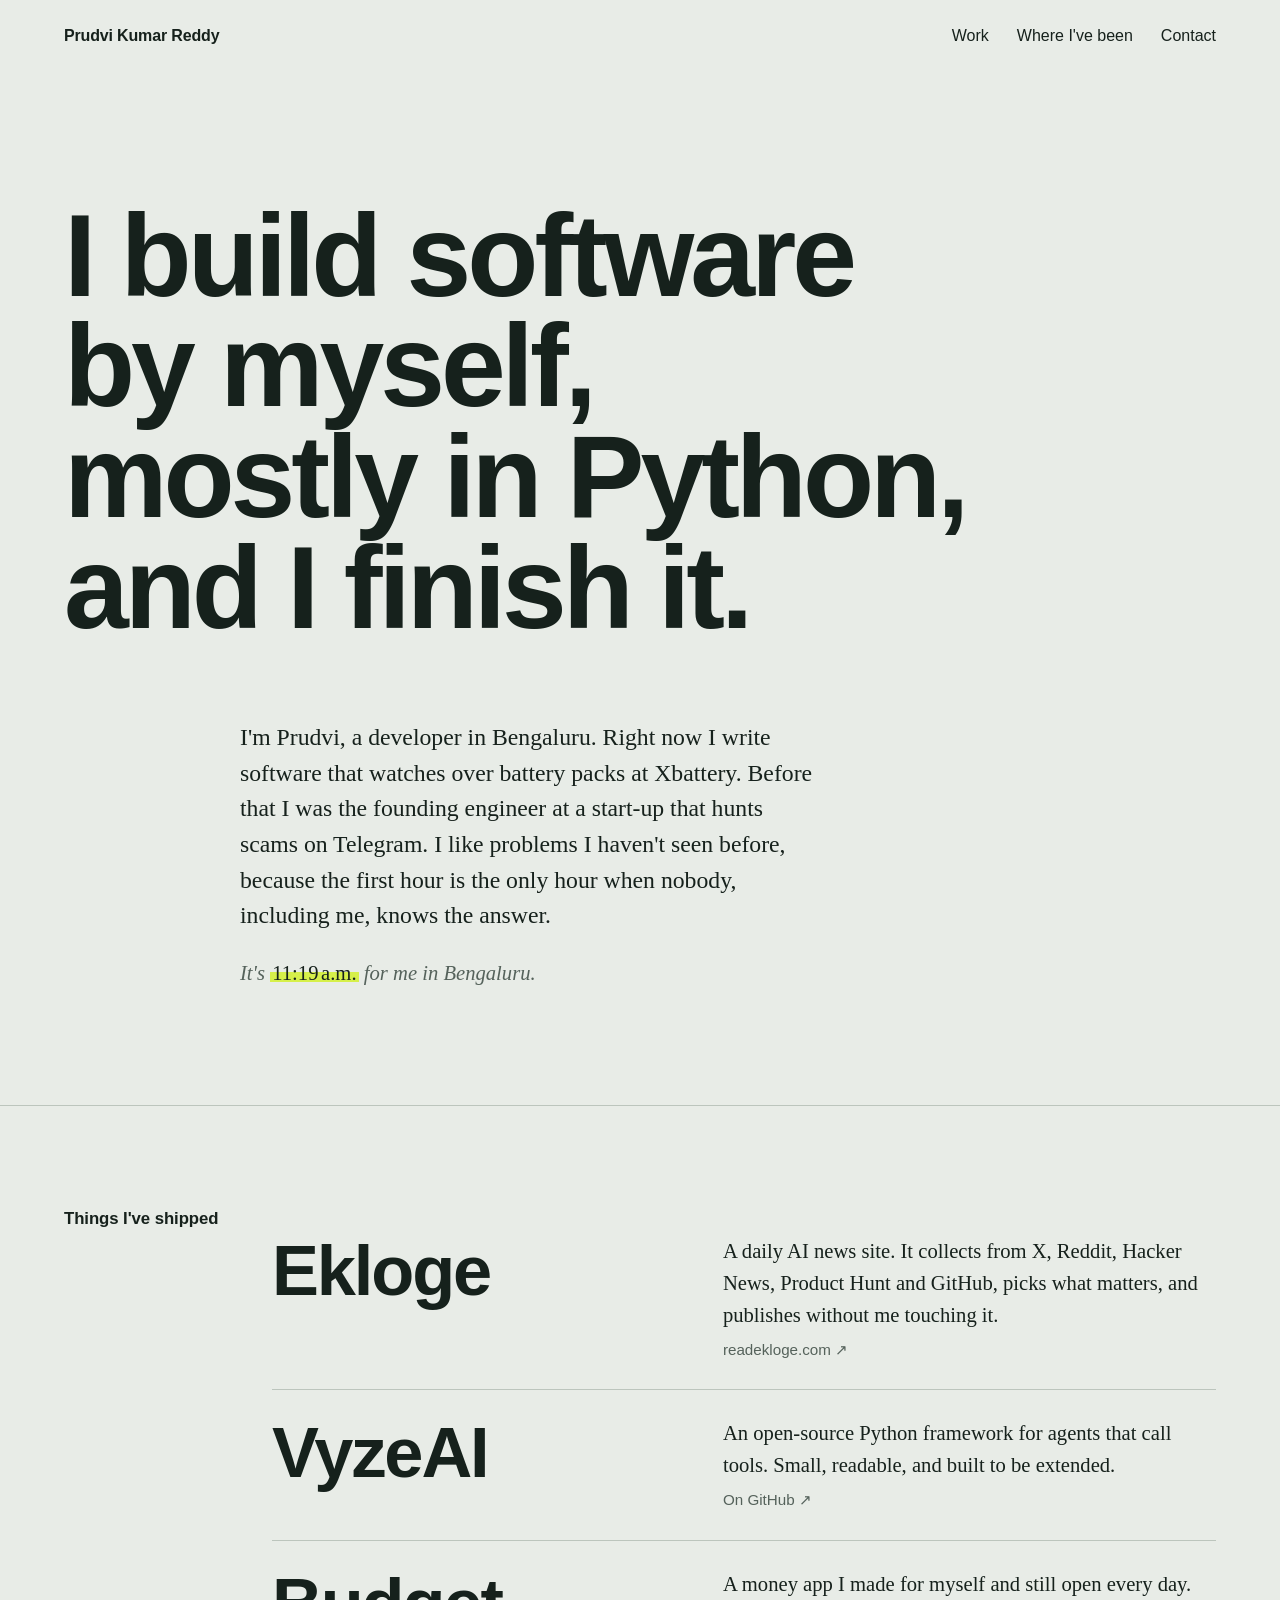
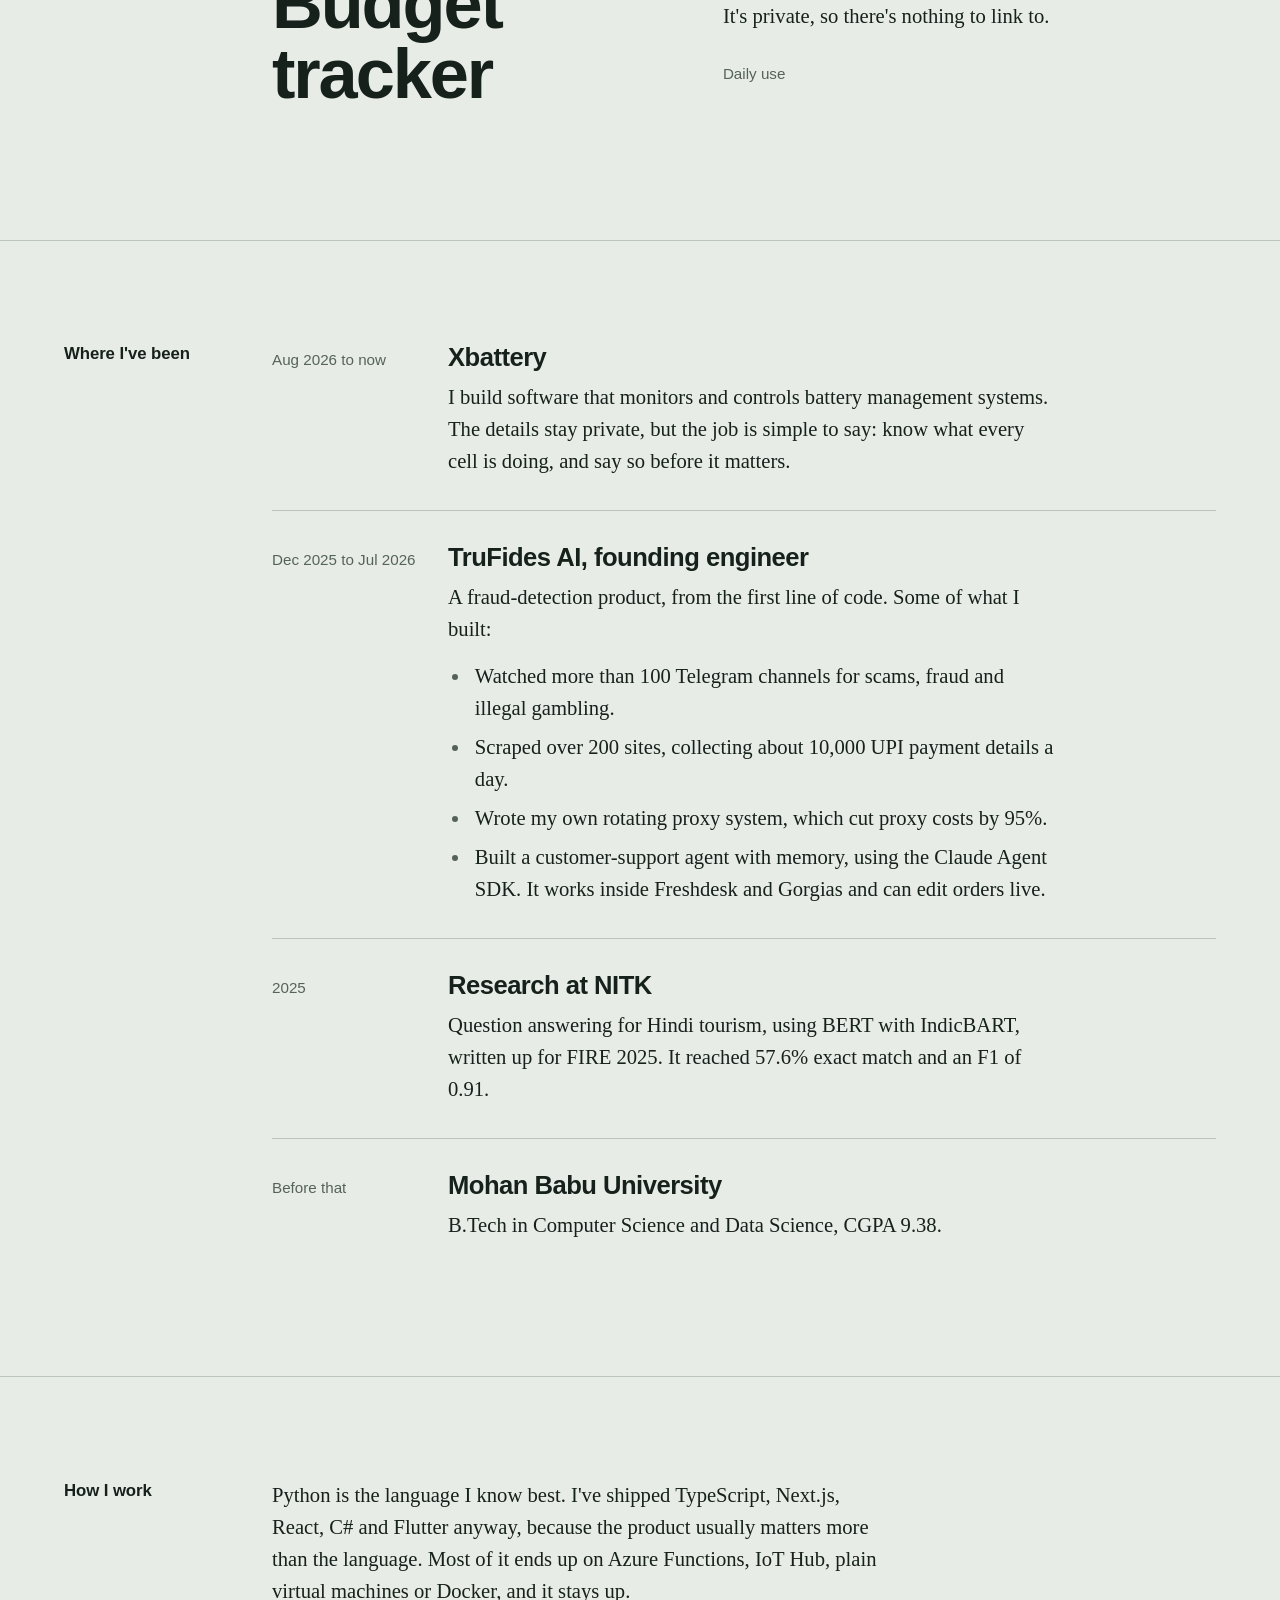
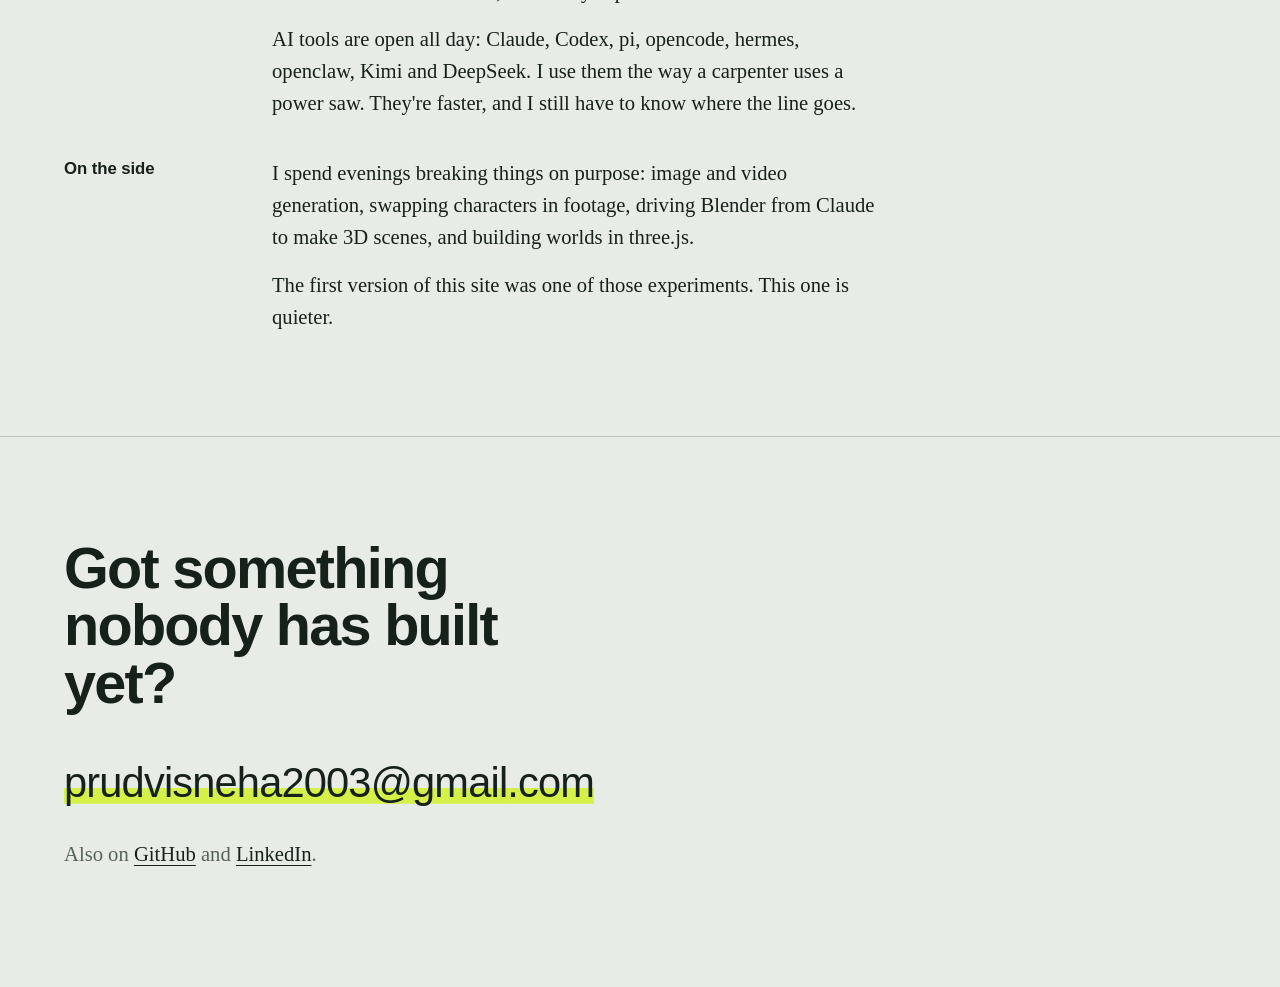
==== commit d1f07742: "Redesign: quiet typographic site, drop three.js scene Co-Authored-By: Claude Sonnet 5.5 <noreply@ant" ====
--- a/index.html
+++ b/index.html
@@ -3,258 +3,129 @@
 <head>
 <meta charset="utf-8">
 <meta name="viewport" content="width=device-width, initial-scale=1, viewport-fit=cover">
-<title>Prudvi — I build things</title>
-<meta name="description" content="Prudvi Kumar Reddy — solo builder from Bengaluru. Python-native, AI-assisted, curious about everything. Websites, apps, agents, 3D worlds.">
-<meta name="theme-color" content="#0a0612">
-<meta property="og:title" content="Prudvi — I build things">
-<meta property="og:description" content="Solo builder. Python-native. AI-assisted. Websites, apps, agents, 3D worlds.">
-<link rel="preconnect" href="https://fonts.googleapis.com">
-<link rel="preconnect" href="https://fonts.gstatic.com" crossorigin>
-<link href="https://fonts.googleapis.com/css2?family=JetBrains+Mono:wght@400;600&family=Space+Grotesk:wght@400;500;700&display=swap" rel="stylesheet">
-<link rel="stylesheet" href="vendor/lenis.css">
+<title>Prudvi Kumar Reddy</title>
+<meta name="description" content="Prudvi Kumar Reddy is a solo software developer in Bengaluru. He writes mostly Python, works with AI tools every day, and currently builds battery monitoring software at Xbattery.">
+<meta name="theme-color" content="#e8ece7">
+<meta property="og:title" content="Prudvi Kumar Reddy">
+<meta property="og:description" content="Solo developer in Bengaluru. Python, AI tools, and a habit of shipping.">
+<link rel="preload" href="fonts/bricolage.woff2" as="font" type="font/woff2" crossorigin>
+<link rel="preload" href="fonts/newsreader.woff2" as="font" type="font/woff2" crossorigin>
 <link rel="stylesheet" href="style.css">
-<script>document.documentElement.classList.add('js');setTimeout(function(){if(!window.__ready)document.documentElement.classList.remove('js')},6000)</script>
-<script type="importmap">{ "imports": { "three": "./vendor/three.module.min.js" } }</script>
 </head>
 <body>
-<canvas id="bg" aria-hidden="true"></canvas>
-<div class="vignette" aria-hidden="true"></div>
-<div class="grain" aria-hidden="true"></div>
-<div class="cursor" aria-hidden="true"><span></span></div>
-<div class="progress" aria-hidden="true"><i></i></div>
-
-<div class="loader" id="loader" aria-hidden="true">
-  <div class="loader-count"><b id="loadNum">0</b><small>%</small></div>
-  <div class="loader-bar"><i id="loadBar"></i></div>
-</div>
 
 <header class="top">
-  <a class="logo" href="#hero" aria-label="Home">prudvi<span>_</span></a>
-  <a class="top-cta magnetic" href="#contact">say hi →</a>
+  <a class="name" href="#top">Prudvi Kumar Reddy</a>
+  <nav aria-label="Sections">
+    <a href="#work">Work</a>
+    <a href="#history">Where I've been</a>
+    <a href="#contact">Contact</a>
+  </nav>
 </header>
-<nav class="dots" id="dots" aria-label="Sections"></nav>
 
-<main id="main">
+<main id="top">
 
-  <!-- 0 · HERO -->
-  <section id="hero" data-label="Hello" class="center">
-    <div class="wrap w-wide">
-      <p class="eyebrow reveal">Bengaluru · solo developer · AI-native</p>
-      <h1 data-split>Hi, I'm <span class="grad">Prudvi.</span></h1>
-      <h1 class="h1b"><span class="pre" data-split>I build</span> <span class="swap" id="swap" aria-live="polite">websites</span></h1>
-      <p class="lede reveal">Python native. AI powered. Shipped anyway.</p>
-      <div class="cta reveal">
-        <a class="btn magnetic" href="#built"><span>See what I've built</span></a>
-        <a class="btn ghost magnetic" href="#contact"><span>Get in touch</span></a>
-      </div>
-    </div>
-    <div class="scroll-cue" aria-hidden="true"><span></span>scroll to fly</div>
-  </section>
-
-  <!-- 1 · ABOUT -->
-  <section id="about" data-label="Me" class="left">
-    <div class="wrap w-mid">
-      <p class="eyebrow reveal">01 — who</p>
-      <h2 data-split>New problem? <span class="grad">Even better.</span></h2>
-
-      <div class="bento b-about">
-        <div class="tile term reveal" id="terminal">
-          <div class="chrome"><i></i><i></i><i></i><span>python3</span></div>
-          <pre class="code" id="termOut" aria-label="Python is the language I actually know; I shipped TypeScript, Next.js, React, C# and Flutter anyway."></pre>
-        </div>
-
-        <div class="tile reveal">
-          <h3 class="tile-h">Ships on</h3>
-          <ul class="status">
-            <li><i></i>Azure Functions</li>
-            <li><i></i>IoT Hub</li>
-            <li><i></i>Virtual machines</li>
-            <li><i></i>Docker</li>
-            <li><i></i>Proxies</li>
-          </ul>
-          <p class="tile-note">still running. no downtime.</p>
-        </div>
-
-        <div class="tile reveal">
-          <h3 class="tile-h">Builds for</h3>
-          <div class="icons">
-            <div><svg viewBox="0 0 24 24"><rect x="3" y="4" width="18" height="12" rx="2"/><path d="M8 20h8M12 16v4"/></svg>Websites</div>
-            <div><svg viewBox="0 0 24 24"><rect x="7" y="2" width="10" height="20" rx="2"/><path d="M11 18h2"/></svg>Mobile</div>
-            <div><svg viewBox="0 0 24 24"><rect x="3" y="4" width="18" height="16" rx="2"/><path d="M3 9h18M7 6.5h.01M10 6.5h.01"/></svg>Desktop</div>
-            <div><svg viewBox="0 0 24 24"><path d="M7 18a4 4 0 0 1-.5-7.97A6 6 0 0 1 18 9.5 4.25 4.25 0 0 1 17.5 18z"/></svg>Cloud</div>
-            <div><svg viewBox="0 0 24 24"><rect x="6" y="6" width="12" height="12" rx="2"/><path d="M9 2v4M15 2v4M9 18v4M15 18v4M2 9h4M2 15h4M18 9h4M18 15h4"/></svg>IoT</div>
-          </div>
-        </div>
-      </div>
+  <section class="hero">
+    <h1>I build software by myself, mostly&nbsp;in&nbsp;Python, and I&nbsp;finish&nbsp;it.</h1>
+    <div class="hero-body">
+      <p class="intro">I'm Prudvi, a developer in Bengaluru. Right now I write software that watches over battery packs at Xbattery. Before that I was the founding engineer at a start-up that hunts scams on Telegram. I like problems I haven't seen before, because the first hour is the only hour when nobody, including me, knows the answer.</p>
+      <p class="clock">It's <time id="clock">—</time> for me in Bengaluru.</p>
     </div>
   </section>
 
-  <!-- 2 · NOW -->
-  <section id="now" data-label="Now" class="right">
-    <div class="wrap w-narrow">
-      <p class="eyebrow reveal">02 — now</p>
-      <h2 data-split>Keeping batteries <span class="grad">honest.</span></h2>
-      <div class="role reveal"><b>Xbattery</b><em>Aug 2026 — present</em></div>
-      <p class="lede sm reveal">Software that monitors and controls battery management systems.</p>
+  <section id="work" class="block">
+    <h2>Things I've shipped</h2>
+    <ul class="work">
+      <li>
+        <a href="https://readekloge.com" target="_blank" rel="noopener">
+          <span class="work-name">Ekloge</span>
+          <span class="work-desc">A daily AI news site. It collects from X, Reddit, Hacker News, Product Hunt and GitHub, picks what matters, and publishes without me touching it.</span>
+          <span class="work-where">readekloge.com ↗</span>
+        </a>
+      </li>
+      <li>
+        <a href="https://github.com/prudvireddyNS" target="_blank" rel="noopener">
+          <span class="work-name">VyzeAI</span>
+          <span class="work-desc">An open-source Python framework for agents that call tools. Small, readable, and built to be extended.</span>
+          <span class="work-where">On GitHub ↗</span>
+        </a>
+      </li>
+      <li>
+        <div class="static">
+          <span class="work-name">Budget tracker</span>
+          <span class="work-desc">A money app I made for myself and still open every day. It's private, so there's nothing to link to.</span>
+          <span class="work-where">Daily use</span>
+        </div>
+      </li>
+    </ul>
+  </section>
 
-      <div class="tile telemetry reveal">
-        <div class="ring">
-          <svg viewBox="0 0 120 120"><circle class="trk" cx="60" cy="60" r="52"/><circle class="val" id="ringVal" cx="60" cy="60" r="52"/></svg>
-          <div class="ring-n"><b id="ringNum">87</b><small>%</small></div>
-        </div>
-        <div class="bars" id="cellBars"></div>
-        <p class="tile-note">illustrative telemetry — the real thing stays private</p>
+  <section id="history" class="block">
+    <h2>Where I've been</h2>
+
+    <article class="job">
+      <p class="when">Aug 2026 to now</p>
+      <div class="job-body">
+        <h3>Xbattery</h3>
+        <p>I build software that monitors and controls battery management systems. The details stay private, but the job is simple to say: know what every cell is doing, and say so before it matters.</p>
       </div>
+    </article>
+
+    <article class="job">
+      <p class="when">Dec 2025 to Jul 2026</p>
+      <div class="job-body">
+        <h3>TruFides AI, founding engineer</h3>
+        <p>A fraud-detection product, from the first line of code. Some of what I built:</p>
+        <ul>
+          <li>Watched more than 100 Telegram channels for scams, fraud and illegal gambling.</li>
+          <li>Scraped over 200 sites, collecting about 10,000 UPI payment details a day.</li>
+          <li>Wrote my own rotating proxy system, which cut proxy costs by 95%.</li>
+          <li>Built a customer-support agent with memory, using the Claude Agent SDK. It works inside Freshdesk and Gorgias and can edit orders live.</li>
+        </ul>
+      </div>
+    </article>
+
+    <article class="job">
+      <p class="when">2025</p>
+      <div class="job-body">
+        <h3>Research at NITK</h3>
+        <p>Question answering for Hindi tourism, using BERT with IndicBART, written up for FIRE 2025. It reached 57.6% exact match and an F1 of 0.91.</p>
+      </div>
+    </article>
+
+    <article class="job">
+      <p class="when">Before that</p>
+      <div class="job-body">
+        <h3>Mohan Babu University</h3>
+        <p>B.Tech in Computer Science and Data Science, CGPA 9.38.</p>
+      </div>
+    </article>
+  </section>
+
+  <section id="how" class="block side">
+    <h2>How I work</h2>
+    <div>
+      <p>Python is the language I know best. I've shipped TypeScript, Next.js, React, C# and Flutter anyway, because the product usually matters more than the language. Most of it ends up on Azure Functions, IoT Hub, plain virtual machines or Docker, and it stays up.</p>
+      <p>AI tools are open all day: Claude, Codex, pi, opencode, hermes, openclaw, Kimi and DeepSeek. I use them the way a carpenter uses a power saw. They're faster, and I still have to know where the line goes.</p>
     </div>
   </section>
 
-  <!-- 3 · BEFORE -->
-  <section id="before" data-label="Before" class="left">
-    <div class="wrap w-mid">
-      <p class="eyebrow reveal">03 — before</p>
-      <h2 data-split>Founding engineer. <span class="grad">Fraud hunter.</span></h2>
-      <div class="role reveal"><b>TruFides AI</b><em>Dec 2025 — Jul 2026</em></div>
-
-      <div class="bento b-before">
-        <div class="tile radar-tile reveal">
-          <div class="radar" aria-hidden="true"><i style="--x:30%;--y:34%;--d:.2s"></i><i style="--x:68%;--y:26%;--d:1.1s"></i><i style="--x:58%;--y:64%;--d:2s"></i><i style="--x:24%;--y:70%;--d:2.8s"></i><i style="--x:78%;--y:56%;--d:3.4s"></i></div>
-          <div class="big"><strong data-count="100" data-suffix="+">0</strong><span>Telegram channels watched for scam, fraud &amp; illegal gambling</span></div>
-        </div>
-
-        <div class="tile scrape-tile reveal">
-          <div class="scr" id="scr" aria-hidden="true"></div>
-          <div class="big"><strong data-count="200" data-suffix="+">0</strong><span>sites scraped · ~10,000 UPI payment details a day</span></div>
-        </div>
-
-        <div class="tile proxy-tile reveal">
-          <div class="pbars" id="pbars" aria-hidden="true"></div>
-          <div class="big"><strong data-count="95" data-prefix="−" data-suffix="%">0</strong><span>proxy cost, with my own rotating proxy system</span></div>
-        </div>
-
-        <div class="tile chat-tile reveal">
-          <div class="chat" aria-hidden="true">
-            <div class="msg them m1">Where's my order?</div>
-            <div class="msg typing"><i></i><i></i><i></i></div>
-            <div class="msg me m2">Out for delivery ✓</div>
-          </div>
-          <div class="big"><strong class="txt">Support agent</strong><span>memory-enabled · Claude Agent SDK · Freshdesk &amp; Gorgias · edits orders live</span></div>
-        </div>
-
-        <div class="tile nitk-tile reveal">
-          <div class="nitk"><div><strong data-count="57.6" data-suffix="%" data-dec="1">0</strong><span>exact match</span></div><div><strong data-count="0.91" data-dec="2">0</strong><span>F1</span></div></div>
-          <div class="big"><strong class="txt">NITK research</strong><span>Hindi tourism Q&amp;A · BERT–IndicBART · FIRE 2025</span></div>
-        </div>
-      </div>
+  <section class="block side">
+    <h2>On the side</h2>
+    <div>
+      <p>I spend evenings breaking things on purpose: image and video generation, swapping characters in footage, driving Blender from Claude to make 3D scenes, and building worlds in three.js.</p>
+      <p>The first version of this site was one of those experiments. This one is quieter.</p>
     </div>
   </section>
 
-  <!-- 4 · BUILT -->
-  <section id="built" data-label="Built" class="center">
-    <div class="wrap w-wide">
-      <p class="eyebrow reveal">04 — shipped</p>
-      <h2 data-split>Things I built and <span class="grad">let loose.</span></h2>
-
-      <div class="showcase">
-        <a class="proj tilt reveal" href="https://readekloge.com" target="_blank" rel="noopener" data-cursor="open ↗">
-          <div class="mock browser">
-            <div class="chrome"><i></i><i></i><i></i><span>readekloge.com</span></div>
-            <div class="feed">
-              <div class="src"><b>X</b><b>Reddit</b><b>HN</b><b>PH</b><b>GitHub</b></div>
-              <div class="scroller"><div class="rows">
-                <p><i></i><span style="--w:88%"></span></p><p><i></i><span style="--w:64%"></span></p><p><i></i><span style="--w:76%"></span></p><p><i></i><span style="--w:92%"></span></p><p><i></i><span style="--w:58%"></span></p><p><i></i><span style="--w:80%"></span></p>
-                <p><i></i><span style="--w:88%"></span></p><p><i></i><span style="--w:64%"></span></p><p><i></i><span style="--w:76%"></span></p><p><i></i><span style="--w:92%"></span></p><p><i></i><span style="--w:58%"></span></p><p><i></i><span style="--w:80%"></span></p>
-              </div></div>
-            </div>
-          </div>
-          <div class="meta"><span class="tag">live</span><h3>Ekloge</h3><p>Daily AI news, curated and published on autopilot.</p><span class="go">readekloge.com ↗</span></div>
-        </a>
-
-        <a class="proj tilt reveal" href="https://github.com/prudvireddyNS" target="_blank" rel="noopener" data-cursor="open ↗">
-          <div class="mock terminal">
-            <div class="chrome"><i></i><i></i><i></i><span>vyzeai</span></div>
-            <pre class="code run"><span class="l" style="--i:0"><em>agent</em> = Agent(tools=[search, calc])</span>
-<span class="l" style="--i:1"><em>agent</em>.run("plan my trip")</span>
-<span class="l dim" style="--i:2">→ tool · search("flights")</span>
-<span class="l dim" style="--i:3">→ tool · calc(budget)</span>
-<span class="l ok" style="--i:4">✓ done</span></pre>
-          </div>
-          <div class="meta"><span class="tag">open source</span><h3>VyzeAI</h3><p>A Python framework for tool-using LLM agents.</p><span class="go">github ↗</span></div>
-        </a>
-
-        <div class="proj tilt reveal">
-          <div class="mock phone-wrap">
-            <div class="phone">
-              <div class="notch"></div>
-              <svg class="donut" viewBox="0 0 100 100">
-                <circle class="d0" cx="50" cy="50" r="34" pathLength="100"/>
-                <circle class="d1" cx="50" cy="50" r="34" pathLength="100"/>
-                <circle class="d2" cx="50" cy="50" r="34" pathLength="100"/>
-              </svg>
-              <div class="cats"><p><i></i><span style="--w:78%"></span></p><p><i></i><span style="--w:52%"></span></p><p><i></i><span style="--w:34%"></span></p></div>
-            </div>
-          </div>
-          <div class="meta"><span class="tag">daily driver</span><h3>Budget tracker</h3><p>A money app that works the way my head does.</p></div>
-        </div>
-      </div>
-    </div>
-  </section>
-
-  <!-- 5 · LAB -->
-  <section id="lab" data-label="Lab" class="center">
-    <div class="wrap w-wide head">
-      <p class="eyebrow reveal">05 — play</p>
-      <h2 data-split>The lab. <span class="grad">I break things for fun.</span></h2>
-    </div>
-    <div class="marquee lab-m" data-speed="40" data-dir="1" aria-label="Experiments">
-      <div class="track">
-        <!-- tiles repeated by JS -->
-        <div class="lt"><div class="art a-img"></div><span>Image generation</span></div>
-        <div class="lt"><div class="art a-vid"><i></i><i></i><i></i><i></i></div><span>Video generation</span></div>
-        <div class="lt"><div class="art a-swap"><i></i><i></i></div><span>Character replacement</span></div>
-        <div class="lt"><div class="art a-cube"><b></b><b></b><b></b><b></b><b></b><b></b></div><span>Claude × Blender 3D</span></div>
-        <div class="lt"><div class="art a-ring"><i></i><i></i><i></i></div><span>three.js worlds</span></div>
-      </div>
-    </div>
-    <p class="lede sm center-note reveal">You're inside the last one right now.</p>
-  </section>
-
-  <!-- 6 · TOOLS -->
-  <section id="tools" data-label="Tools" class="center">
-    <div class="wrap w-wide head">
-      <p class="eyebrow reveal">06 — toolbelt</p>
-      <h2 data-split>AI, <span class="grad">all day.</span></h2>
-    </div>
-    <div class="marquee big-m" data-speed="70" data-dir="-1" aria-label="AI tools I use">
-      <div class="track"><span>Claude</span><b>✦</b><span>Codex</span><b>✦</b><span>pi</span><b>✦</b><span>opencode</span><b>✦</b><span>hermes</span><b>✦</b><span>openclaw</span><b>✦</b><span>Kimi</span><b>✦</b><span>DeepSeek</span><b>✦</b></div>
-    </div>
-    <div class="marquee mono-m" data-speed="45" data-dir="1" aria-label="Stack">
-      <div class="track"><span>Python</span><b>/</b><span>TypeScript</span><b>/</b><span>Next.js</span><b>/</b><span>React</span><b>/</b><span>C#</span><b>/</b><span>Flutter</span><b>/</b><span>FastAPI</span><b>/</b><span>Azure</span><b>/</b><span>Docker</span><b>/</b><span>Playwright</span><b>/</b><span>PostgreSQL</span><b>/</b></div>
-    </div>
-  </section>
-
-  <!-- 7 · CONTACT -->
-  <section id="contact" data-label="Contact" class="center">
-    <div class="wrap w-wide">
-      <p class="eyebrow reveal">07 — hello</p>
-      <h2 class="big" data-split>Got something nobody's <span class="grad">built yet?</span></h2>
-      <p class="lede reveal">That's my favourite kind.</p>
-      <div class="cta reveal">
-        <a class="btn lg magnetic" href="mailto:prudvisneha2003@gmail.com"><span>prudvisneha2003@gmail.com</span></a>
-      </div>
-      <div class="links reveal">
-        <a class="magnetic" href="https://github.com/prudvireddyNS" target="_blank" rel="noopener">GitHub ↗</a>
-        <a class="magnetic" href="https://linkedin.com/in/ns-prudhvi-kumar-reddy-2832bb272" target="_blank" rel="noopener">LinkedIn ↗</a>
-        <a class="magnetic" href="https://readekloge.com" target="_blank" rel="noopener">Ekloge ↗</a>
-      </div>
-      <p class="foot">B.Tech CSE &amp; Data Science · Mohan Babu University · CGPA 9.38<br>Built with three.js, a lot of AI, and no build step.</p>
-    </div>
+  <section id="contact" class="contact">
+    <h2>Got something nobody has built yet?</h2>
+    <p class="mail"><a href="mailto:prudvisneha2003@gmail.com">prudvisneha2003@gmail.com</a></p>
+    <p class="elsewhere">Also on <a href="https://github.com/prudvireddyNS" target="_blank" rel="noopener">GitHub</a> and <a href="https://linkedin.com/in/ns-prudhvi-kumar-reddy-2832bb272" target="_blank" rel="noopener">LinkedIn</a>.</p>
   </section>
 
 </main>
 
-<script src="vendor/gsap.min.js"></script>
-<script src="vendor/ScrollTrigger.min.js"></script>
-<script src="vendor/lenis.min.js"></script>
-<script type="module" src="main.js"></script>
+<script src="main.js"></script>
 </body>
 </html>
--- a/style.css
+++ b/style.css
@@ -1,354 +1,143 @@
+@font-face { font-family: "Bricolage Grotesque"; src: url(fonts/bricolage.woff2) format("woff2"); font-weight: 400 800; font-stretch: 75% 100%; font-display: swap; }
+@font-face { font-family: "Newsreader"; src: url(fonts/newsreader.woff2) format("woff2"); font-weight: 400 600; font-style: normal; font-display: swap; }
+@font-face { font-family: "Newsreader"; src: url(fonts/newsreader-italic.woff2) format("woff2"); font-weight: 400 500; font-style: italic; font-display: swap; }
+
 :root {
-  --bg: #0a0612;
-  --accent: #ff7a59;
-  --accent2: #ff3d8b;
-  --ink: #f4f1fa;
-  --muted: #9d98b3;
-  --line: rgba(255, 255, 255, .11);
-  --glass: rgba(16, 12, 28, .55);
-  --sans: "Space Grotesk", system-ui, -apple-system, "Segoe UI", sans-serif;
-  --mono: "JetBrains Mono", ui-monospace, SFMono-Regular, Menlo, monospace;
-  --ease: cubic-bezier(.2, .7, .2, 1);
+  --paper: #e8ece7;
+  --ink: #16211c;
+  --muted: #55625b;
+  --rule: #bcc5bd;
+  --mark: #d6f04a;
+  --display: "Bricolage Grotesque", "Helvetica Neue", Arial, sans-serif;
+  --text: "Newsreader", Georgia, "Times New Roman", serif;
+  --gutter: clamp(20px, 5vw, 72px);
+  --col: 11rem;
 }
 
 * { box-sizing: border-box; margin: 0; padding: 0; }
-html { -webkit-text-size-adjust: 100%; }
+html { -webkit-text-size-adjust: 100%; scroll-behavior: smooth; scroll-padding-top: 5rem; }
 body {
-  background: var(--bg);
+  background: var(--paper);
   color: var(--ink);
-  font-family: var(--sans);
+  font-family: var(--text);
+  font-size: clamp(1.125rem, 1.05rem + .3vw, 1.3rem);
   line-height: 1.55;
-  overflow-x: hidden;
+  font-optical-sizing: auto;
+  text-rendering: optimizeLegibility;
 }
-::selection { background: var(--accent); color: #000; }
-a { color: inherit; text-decoration: none; }
-ul { list-style: none; }
+a { color: inherit; }
+a:focus-visible { outline: 3px solid var(--ink); outline-offset: 3px; border-radius: 2px; }
+::selection { background: var(--mark); color: var(--ink); }
 
-#bg { position: fixed; inset: 0; width: 100%; height: 100%; z-index: 0; display: block; }
-.no-webgl #bg { display: none; }
-.no-webgl body {
-  background: radial-gradient(900px 600px at 15% 10%, color-mix(in srgb, var(--accent2) 28%, transparent), transparent 60%),
-              radial-gradient(800px 600px at 90% 85%, color-mix(in srgb, var(--accent) 18%, transparent), transparent 60%), var(--bg);
+/* ---------- header ---------- */
+.top {
+  display: flex; justify-content: space-between; align-items: baseline; gap: 1.5rem;
+  padding: 1.5rem var(--gutter);
+  font-family: var(--display); font-size: 1rem; font-weight: 500;
+}
+.top .name { text-decoration: none; font-weight: 700; letter-spacing: -.01em; }
+.top nav { display: flex; gap: 1.75rem; }
+.top nav a { text-decoration: none; background: linear-gradient(var(--mark), var(--mark)) 0 100% / 0 .45em no-repeat; transition: background-size .25s ease; }
+.top nav a:hover { background-size: 100% .45em; }
+
+/* ---------- hero ---------- */
+.hero { padding: clamp(3rem, 10vw, 9rem) var(--gutter) clamp(4rem, 9vw, 8rem); }
+.hero h1 {
+  font-family: var(--display);
+  font-weight: 700; font-stretch: 78%;
+  font-size: clamp(2.7rem, 1.2rem + 7.6vw, 8.6rem);
+  line-height: .95; letter-spacing: -.035em;
+  max-width: 15ch;
+  text-wrap: balance;
+}
+.hero-body {
+  margin-top: clamp(2.5rem, 6vw, 5rem);
+  margin-left: var(--col);
+  max-width: 36rem;
+}
+.intro { font-size: 1.15em; line-height: 1.5; }
+.clock { margin-top: 1.5rem; color: var(--muted); font-style: italic; }
+.clock time { font-style: normal; color: var(--ink); background: linear-gradient(var(--mark), var(--mark)) 0 88% / 100% .5em no-repeat; padding: 0 .1em; }
+
+/* ---------- blocks ---------- */
+.block, .contact { padding: clamp(3.5rem, 8vw, 7rem) var(--gutter); border-top: 1px solid var(--rule); }
+h2 {
+  font-family: var(--display); font-weight: 600; font-stretch: 85%;
+  font-size: 1.05rem; letter-spacing: -.005em; line-height: 1.3;
+  max-width: var(--col);
 }
 
-.vignette {
-  position: fixed; inset: 0; z-index: 2; pointer-events: none;
-  background: radial-gradient(ellipse at 50% 45%, transparent 55%, rgba(0, 0, 0, .55) 100%);
+#work, #history { display: grid; grid-template-columns: var(--col) minmax(0, 1fr); column-gap: 2rem; }
+#work > :not(h2), #history > :not(h2) { grid-column: 2; }
+#history h2, #work h2 { grid-row: 1 / span 5; position: sticky; top: 2rem; align-self: start; }
+
+/* work index */
+.work { list-style: none; }
+.work li { border-top: 1px solid var(--rule); }
+.work li:first-child { border-top: 0; }
+.work a, .work .static {
+  display: grid; grid-template-columns: minmax(0, 1fr) minmax(0, 1.2fr); gap: .35rem 2.5rem;
+  padding: 1.75rem 0; text-decoration: none;
 }
-.grain {
-  position: fixed; inset: 0; z-index: 3; pointer-events: none; opacity: .06; mix-blend-mode: overlay;
-  background-image: url("data:image/svg+xml;utf8,<svg xmlns='http://www.w3.org/2000/svg' width='160' height='160'><filter id='n'><feTurbulence type='fractalNoise' baseFrequency='.9' numOctaves='2' stitchTiles='stitch'/></filter><rect width='100%' height='100%' filter='url(%23n)'/></svg>");
+.work-name {
+  font-family: var(--display); font-weight: 700; font-stretch: 80%;
+  font-size: clamp(2.2rem, 1.2rem + 4vw, 4.4rem); line-height: 1; letter-spacing: -.03em;
+  grid-row: 1 / span 2;
+  transition: transform .3s cubic-bezier(.2, .7, .2, 1);
 }
+.work a:hover .work-name { transform: translateX(.35rem); }
+.work-desc { max-width: 30rem; }
+.work-where { font-family: var(--display); font-size: .95rem; font-weight: 500; color: var(--muted); }
+.work a:hover .work-where { color: var(--ink); }
 
-/* ---------- loader ---------- */
-.loader {
-  position: fixed; inset: 0; z-index: 100; background: #07040d;
-  display: flex; flex-direction: column; align-items: center; justify-content: center; gap: 22px;
-  transition: opacity .9s ease, visibility .9s;
-}
-.loader.done { opacity: 0; visibility: hidden; }
-.loader-count { font-family: var(--mono); font-size: clamp(3.4rem, 12vw, 7rem); font-weight: 600; letter-spacing: -.05em; line-height: 1; color: var(--ink); }
-.loader-count small { font-size: .35em; color: var(--accent); margin-left: 4px; letter-spacing: 0; }
-.loader-bar { width: min(260px, 60vw); height: 2px; background: rgba(255, 255, 255, .1); overflow: hidden; border-radius: 2px; }
-.loader-bar i { display: block; height: 100%; width: 100%; transform: scaleX(0); transform-origin: left; background: linear-gradient(90deg, var(--accent), var(--accent2)); }
+/* history */
+.job { display: grid; grid-template-columns: 9rem minmax(0, 1fr); gap: 2rem; padding: 2rem 0; border-top: 1px solid var(--rule); }
+.job:first-of-type { border-top: 0; padding-top: 0; }
+.when { font-family: var(--display); font-size: .95rem; font-weight: 500; color: var(--muted); padding-top: .35em; }
+h3 { font-family: var(--display); font-weight: 650; font-stretch: 85%; font-size: 1.6rem; line-height: 1.15; letter-spacing: -.02em; margin-bottom: .6rem; }
+.job-body { max-width: 38rem; }
+.job-body ul { margin-top: .9rem; padding-left: 1.1em; }
+.job-body li { margin-top: .45rem; padding-left: .2em; }
+.job-body li::marker { color: var(--muted); }
 
-/* ---------- progress + cursor ---------- */
-.progress { position: fixed; top: 0; left: 0; right: 0; height: 3px; z-index: 80; pointer-events: none; }
-.progress i { display: block; height: 100%; transform: scaleX(0); transform-origin: left; background: linear-gradient(90deg, var(--accent), var(--accent2)); box-shadow: 0 0 14px var(--accent); }
-
-.cursor { position: fixed; top: 0; left: 0; z-index: 90; pointer-events: none; opacity: 0; transition: opacity .3s; will-change: transform; }
-.cursor.on { opacity: 1; }
-.cursor span {
-  position: absolute; left: 0; top: 0; width: 38px; height: 38px; margin: -19px 0 0 -19px; border-radius: 50%;
-  border: 1.5px solid var(--accent); display: grid; place-items: center;
-  font: 600 .62rem/1 var(--mono); letter-spacing: .08em; text-transform: uppercase; color: #0a0612;
-  transition: width .35s var(--ease), height .35s var(--ease), margin .35s var(--ease), background .3s;
-}
-.cursor.hover span { width: 64px; height: 64px; margin: -32px 0 0 -32px; background: color-mix(in srgb, var(--accent) 22%, transparent); }
-.cursor.label span { width: 84px; height: 84px; margin: -42px 0 0 -42px; background: var(--accent); }
-@media (hover: none) { .cursor { display: none; } }
-
-/* ---------- header / nav ---------- */
-.top {
-  position: fixed; top: 0; left: 0; right: 0; z-index: 50;
-  display: flex; justify-content: space-between; align-items: center;
-  padding: 22px clamp(18px, 4vw, 48px);
-  background: linear-gradient(rgba(7, 4, 13, .8), rgba(7, 4, 13, 0)); pointer-events: none;
-}
-.top > * { pointer-events: auto; }
-.logo { font-family: var(--mono); font-weight: 600; letter-spacing: .02em; }
-.logo span { color: var(--accent); animation: blink 1.3s steps(2) infinite; }
-.top-cta {
-  display: inline-block; font-family: var(--mono); font-size: .8rem; padding: 9px 16px; border-radius: 999px;
-  border: 1px solid var(--line); background: rgba(10, 6, 18, .5); backdrop-filter: blur(10px);
-  transition: border-color .25s, color .25s;
-}
-.top-cta:hover { border-color: var(--accent); color: var(--accent); }
-@keyframes blink { 0%, 100% { opacity: 1; } 50% { opacity: 0; } }
-
-.dots { position: fixed; right: clamp(10px, 2vw, 26px); top: 50%; transform: translateY(-50%); z-index: 50; display: flex; flex-direction: column; gap: 14px; }
-.dots a { position: relative; width: 10px; height: 10px; border-radius: 50%; border: 1px solid rgba(255, 255, 255, .45); transition: all .35s var(--ease); }
-.dots a:hover { border-color: var(--accent); }
-.dots a.active { background: var(--accent); border-color: var(--accent); box-shadow: 0 0 14px var(--accent); transform: scale(1.35); }
-.dots a span { position: absolute; right: 22px; top: 50%; transform: translateY(-50%); font: 400 .7rem var(--mono); white-space: nowrap; opacity: 0; pointer-events: none; transition: opacity .2s; }
-.dots a:hover span { opacity: 1; }
-
-/* ---------- layout ---------- */
-main { position: relative; z-index: 5; }
-section {
-  position: relative; min-height: 100vh; min-height: 100svh;
-  display: flex; align-items: center; padding: 110px clamp(20px, 6vw, 90px);
-}
-section.left { justify-content: flex-start; }
-section.right { justify-content: flex-end; }
-section.center { justify-content: center; text-align: center; flex-direction: column; }
-.wrap { width: 100%; }
-.w-wide { max-width: 1100px; } .w-mid { max-width: 680px; } .w-narrow { max-width: 520px; }
-section.center .wrap { margin: 0 auto; }
-
-.eyebrow { font: 400 .78rem var(--mono); letter-spacing: .16em; text-transform: uppercase; color: var(--accent); margin-bottom: 16px; }
-h1 { font-size: clamp(2.7rem, 8vw, 6.4rem); line-height: 1; letter-spacing: -.04em; font-weight: 700; }
-h1.h1b { margin-top: .04em; }
-h2 { font-size: clamp(2rem, 4.6vw, 3.4rem); line-height: 1.06; letter-spacing: -.035em; font-weight: 700; margin-bottom: 26px; }
-h2.big { font-size: clamp(2.3rem, 6.4vw, 5rem); }
-h1, h2, #hero .lede, #hero .eyebrow { text-shadow: 0 2px 28px rgba(7, 4, 13, .85); }
-.grad, .grad-w {
-  text-shadow: none;
-  background: linear-gradient(100deg, var(--accent), var(--accent2));
-  -webkit-background-clip: text; background-clip: text; color: transparent;
-}
-.grad.grad-split { background: none; color: inherit; }
-.lede { font-size: clamp(1.1rem, 1.8vw, 1.4rem); color: #d4cfe6; margin-top: 22px; }
-.lede.sm { font-size: 1.05rem; margin-top: 8px; margin-bottom: 22px; }
-.center-note { margin-top: 38px; }
-
-/* split text (JS wraps words in .w > .ch) */
-.w { display: inline-block; overflow: hidden; vertical-align: top; padding: .08em .02em .14em; margin: -.08em -.02em -.14em; }
-.ch { display: inline-block; will-change: transform; }
-
-.swap { display: inline-block; color: var(--accent); position: relative; transition: opacity .3s, transform .3s, filter .3s; }
-.swap::after { content: ""; position: absolute; left: 0; right: 0; bottom: -.04em; height: .06em; background: var(--accent); border-radius: 4px; }
-.swap.out { opacity: 0; transform: translateY(.3em); filter: blur(8px); }
-
-.cta { display: flex; flex-wrap: wrap; gap: 12px; margin-top: 32px; }
-section.center .cta { justify-content: center; }
-.btn {
-  display: inline-block; padding: 14px 24px; border-radius: 999px; font-weight: 600; font-size: .96rem;
-  background: var(--accent); color: #0a0612; border: 1px solid var(--accent);
-  transition: box-shadow .3s, border-color .3s;
-}
-.btn span { display: inline-block; pointer-events: none; }
-.btn:hover { box-shadow: 0 14px 40px -10px var(--accent); }
-.btn.ghost { background: transparent; color: var(--ink); border-color: var(--line); }
-.btn.ghost:hover { border-color: var(--accent); box-shadow: none; }
-.btn.lg { padding: 18px 32px; font-size: clamp(1rem, 2.4vw, 1.3rem); }
-.magnetic { will-change: transform; }
-
-.scroll-cue { position: absolute; bottom: 26px; left: 50%; transform: translateX(-50%); display: flex; flex-direction: column; align-items: center; gap: 10px; font: 400 .7rem var(--mono); letter-spacing: .16em; text-transform: uppercase; color: var(--muted); }
-.scroll-cue span { width: 1px; height: 40px; background: linear-gradient(var(--accent), transparent); animation: drip 2s infinite; }
-@keyframes drip { 0% { transform: scaleY(0); transform-origin: top; } 50% { transform: scaleY(1); transform-origin: top; } 51% { transform-origin: bottom; } 100% { transform: scaleY(0); transform-origin: bottom; } }
-
-.js .reveal { opacity: 0; transform: translateY(34px); filter: blur(8px); }
-.role { display: flex; flex-wrap: wrap; justify-content: space-between; align-items: baseline; gap: 4px 14px; margin-bottom: 8px; text-align: left; }
-section.center .role { justify-content: center; }
-.role b { font-size: 1.3rem; letter-spacing: -.01em; }
-.role em { font: normal 400 .78rem var(--mono); color: var(--accent); }
-
-/* ---------- tiles / bento ---------- */
-.bento { display: grid; grid-template-columns: repeat(2, 1fr); gap: 12px; text-align: left; margin-top: 14px; }
-.tile {
-  position: relative; overflow: hidden; border-radius: 22px; padding: 20px;
-  background: var(--glass); border: 1px solid var(--line);
-  backdrop-filter: blur(16px) saturate(1.3); -webkit-backdrop-filter: blur(16px) saturate(1.3);
-  box-shadow: 0 30px 70px -34px rgba(0, 0, 0, .85), inset 0 1px 0 rgba(255, 255, 255, .06);
-  text-align: left;
-}
-.tile::before { content: ""; position: absolute; inset: 0; pointer-events: none; background: radial-gradient(260px 140px at var(--mx, 85%) -10%, color-mix(in srgb, var(--accent) 16%, transparent), transparent 70%); }
-.tile-h { font: 600 .74rem var(--mono); letter-spacing: .14em; text-transform: uppercase; color: var(--muted); margin-bottom: 14px; }
-.tile-note { font: 400 .74rem var(--mono); color: var(--muted); margin-top: 12px; }
-
-.tile .big { position: relative; margin-top: auto; }
-.tile .big strong { display: block; font-size: clamp(2rem, 4vw, 2.9rem); line-height: 1; letter-spacing: -.04em; font-weight: 700; }
-.tile .big strong.txt { font-size: 1.35rem; letter-spacing: -.02em; }
-.tile .big span { display: block; margin-top: 8px; font-size: .84rem; color: #c3bdd6; line-height: 1.4; }
-
-/* about */
-.b-about .term { grid-column: 1 / -1; padding: 0; }
-.chrome { display: flex; align-items: center; gap: 6px; padding: 11px 14px; border-bottom: 1px solid var(--line); background: rgba(255, 255, 255, .03); }
-.chrome i { width: 9px; height: 9px; border-radius: 50%; background: rgba(255, 255, 255, .18); }
-.chrome i:nth-child(1) { background: #ff5f57; } .chrome i:nth-child(2) { background: #febc2e; } .chrome i:nth-child(3) { background: #28c840; }
-.chrome span { margin-left: 8px; font: 400 .72rem var(--mono); color: var(--muted); }
-.code { font: 400 .92rem/1.75 var(--mono); padding: 16px 18px; white-space: pre-wrap; min-height: 9.6em; color: #e9e4f7; }
-.code .p { color: var(--accent); } .code .s { color: var(--accent2); } .code .k { color: #8fe3ff; }
-.code .caret { display: inline-block; width: .55em; height: 1.05em; background: var(--accent); vertical-align: text-bottom; animation: blink 1s steps(2) infinite; }
-
-.status li { display: flex; align-items: center; gap: 10px; padding: 6px 0; font-size: .95rem; border-bottom: 1px dashed rgba(255, 255, 255, .08); }
-.status li:last-child { border: 0; }
-.status li i { width: 8px; height: 8px; border-radius: 50%; background: #3dff9a; box-shadow: 0 0 10px #3dff9a; animation: pulse 2.4s infinite; }
-.status li:nth-child(2) i { animation-delay: .3s; } .status li:nth-child(3) i { animation-delay: .6s; } .status li:nth-child(4) i { animation-delay: .9s; } .status li:nth-child(5) i { animation-delay: 1.2s; }
-@keyframes pulse { 0%, 100% { opacity: 1; transform: scale(1); } 50% { opacity: .35; transform: scale(.7); } }
-.icons { display: grid; grid-template-columns: repeat(3, 1fr); gap: 14px 10px; }
-.icons div { display: flex; flex-direction: column; align-items: center; gap: 6px; font: 400 .72rem var(--mono); color: #cfc9e2; }
-.icons svg { width: 30px; height: 30px; fill: none; stroke: var(--accent); stroke-width: 1.5; stroke-linecap: round; stroke-linejoin: round; transition: transform .4s var(--ease), stroke .3s; }
-.icons div:hover svg { transform: translateY(-4px) scale(1.12); stroke: var(--accent2); }
-
-/* now: telemetry */
-.telemetry { display: flex; align-items: center; gap: 22px; flex-wrap: wrap; }
-.ring { position: relative; width: 132px; height: 132px; flex: none; }
-.ring svg { width: 100%; height: 100%; transform: rotate(-90deg); overflow: visible; }
-.ring circle { fill: none; stroke-width: 9; stroke-linecap: round; }
-.ring .trk { stroke: rgba(255, 255, 255, .09); }
-.ring .val { stroke: var(--accent); stroke-dasharray: 326.7; stroke-dashoffset: 326.7; filter: drop-shadow(0 0 8px var(--accent)); transition: stroke-dashoffset 1.2s var(--ease); }
-.ring-n { position: absolute; inset: 0; display: grid; place-content: center; text-align: center; }
-.ring-n b { font: 600 2rem/1 var(--mono); letter-spacing: -.04em; }
-.ring-n small { font: 400 .72rem var(--mono); color: var(--muted); }
-.bars { flex: 1; min-width: 150px; height: 110px; display: flex; align-items: flex-end; gap: 5px; }
-.bars i { flex: 1; border-radius: 4px 4px 2px 2px; background: linear-gradient(var(--accent), color-mix(in srgb, var(--accent2) 60%, transparent)); transform-origin: bottom; animation: cell 3.6s ease-in-out infinite; animation-delay: var(--d); height: var(--h); opacity: .9; }
-@keyframes cell { 0%, 100% { transform: scaleY(.55); } 50% { transform: scaleY(1); } }
-.telemetry .tile-note { flex-basis: 100%; margin: 0; }
-
-/* before */
-.b-before .tile { display: flex; flex-direction: column; min-height: 176px; }
-.b-before .chat-tile { min-height: 214px; }
-.b-before .nitk-tile { grid-column: 1 / -1; min-height: 120px; flex-direction: row; align-items: flex-end; justify-content: space-between; gap: 16px; }
-.radar { position: absolute; right: -36px; top: -36px; width: 152px; height: 152px; border-radius: 50%; border: 1px solid color-mix(in srgb, var(--accent) 45%, transparent); background: repeating-radial-gradient(circle, transparent 0 22px, color-mix(in srgb, var(--accent) 22%, transparent) 22px 23px); overflow: hidden; }
-.radar::before { content: ""; position: absolute; inset: 0; background: conic-gradient(from 0deg, color-mix(in srgb, var(--accent) 55%, transparent), transparent 28%); animation: sweep 4s linear infinite; }
-.radar i { position: absolute; left: var(--x); top: var(--y); width: 7px; height: 7px; border-radius: 50%; background: var(--accent2); box-shadow: 0 0 10px var(--accent2); animation: blip 4s infinite; animation-delay: var(--d); opacity: 0; }
-@keyframes sweep { to { transform: rotate(360deg); } }
-@keyframes blip { 0%, 8% { opacity: 1; transform: scale(1.8); } 40%, 100% { opacity: 0; transform: scale(.6); } }
-.scr { position: absolute; right: 14px; top: 14px; display: grid; grid-template-columns: repeat(4, 1fr); gap: 4px; width: 112px; }
-.scr i { aspect-ratio: 4 / 3; border-radius: 3px; background: rgba(255, 255, 255, .08); border-top: 3px solid rgba(255, 255, 255, .15); animation: shot 3.2s infinite; animation-delay: var(--d); }
-@keyframes shot { 0%, 70%, 100% { background: rgba(255, 255, 255, .08); border-top-color: rgba(255, 255, 255, .15); } 12%, 40% { background: color-mix(in srgb, var(--accent) 60%, transparent); border-top-color: var(--accent2); } }
-.pbars { position: absolute; right: 16px; top: 16px; height: 62px; display: flex; align-items: flex-end; gap: 4px; }
-.pbars i { width: 9px; border-radius: 3px 3px 1px 1px; background: linear-gradient(var(--accent), var(--accent2)); height: var(--h); transform: scaleY(0); transform-origin: bottom; transition: transform 1.1s var(--ease); transition-delay: calc(var(--k) * 90ms); }
-.pbars.in i { transform: scaleY(1); }
-.chat { position: absolute; right: 14px; top: 14px; width: 66%; display: grid; gap: 5px; justify-items: end; }
-.msg { font-size: .66rem; padding: 6px 10px; border-radius: 12px; max-width: 100%; line-height: 1.3; opacity: 0; animation: msgin 7s infinite; }
-.msg.them { justify-self: start; background: rgba(255, 255, 255, .1); border-bottom-left-radius: 3px; }
-.msg.me { background: var(--accent); color: #0a0612; border-bottom-right-radius: 3px; font-weight: 600; animation-delay: 2.4s; }
-.msg.typing { display: flex; gap: 3px; padding: 8px 10px; background: rgba(255, 255, 255, .1); animation-name: typing; animation-delay: 1s; justify-self: start; }
-.msg.typing i { width: 4px; height: 4px; border-radius: 50%; background: #fff; animation: dot 1s infinite; }
-.msg.typing i:nth-child(2) { animation-delay: .15s; } .msg.typing i:nth-child(3) { animation-delay: .3s; }
-@keyframes msgin { 0% { opacity: 0; transform: translateY(8px); } 6%, 90% { opacity: 1; transform: none; } 100% { opacity: 0; } }
-@keyframes typing { 0% { opacity: 0; } 6%, 28% { opacity: 1; } 34%, 100% { opacity: 0; } }
-@keyframes dot { 0%, 100% { opacity: .3; } 50% { opacity: 1; } }
-.nitk { display: flex; gap: 28px; }
-.nitk strong { display: block; font-size: clamp(2rem, 4vw, 2.9rem); line-height: 1; letter-spacing: -.04em; }
-.nitk span { font: 400 .72rem var(--mono); color: var(--muted); }
-.nitk-tile .big { margin: 0; text-align: right; }
-
-/* ---------- showcase ---------- */
-.showcase { display: grid; grid-template-columns: repeat(3, 1fr); gap: 16px; margin-top: 10px; text-align: left; perspective: 1200px; }
-.proj { display: flex; flex-direction: column; border-radius: 24px; overflow: hidden; background: var(--glass); border: 1px solid var(--line); backdrop-filter: blur(16px); -webkit-backdrop-filter: blur(16px); box-shadow: 0 40px 80px -40px rgba(0, 0, 0, .9); will-change: transform; position: relative; }
-.proj::after { content: ""; position: absolute; inset: 0; pointer-events: none; border-radius: inherit; background: radial-gradient(360px 220px at var(--gx, 50%) var(--gy, 0%), rgba(255, 255, 255, .12), transparent 65%); opacity: var(--go, 0); transition: opacity .3s; }
-.proj .mock { height: 230px; position: relative; overflow: hidden; background: color-mix(in srgb, var(--bg) 70%, #000); border-bottom: 1px solid var(--line); }
-.meta { padding: 18px 20px 20px; }
-.tag { font: 400 .7rem var(--mono); letter-spacing: .1em; text-transform: uppercase; color: var(--accent); }
-.meta h3 { font-size: 1.55rem; letter-spacing: -.03em; margin: 4px 0 6px; }
-.meta p { color: #c9c3dc; font-size: .94rem; }
-.go { display: inline-block; margin-top: 12px; font: 400 .78rem var(--mono); color: var(--accent); }
-
-.browser .feed { padding: 12px; }
-.src { display: flex; gap: 5px; margin-bottom: 10px; }
-.src b { font: 600 .6rem var(--mono); padding: 3px 7px; border-radius: 99px; background: rgba(255, 255, 255, .08); color: #cfc9e2; }
-.src b:first-child { background: var(--accent); color: #0a0612; }
-.scroller { height: 150px; overflow: hidden; -webkit-mask-image: linear-gradient(transparent, #000 12%, #000 80%, transparent); mask-image: linear-gradient(transparent, #000 12%, #000 80%, transparent); }
-.rows { animation: feed 14s linear infinite; }
-.rows p { display: flex; align-items: center; gap: 9px; padding: 8px 0; }
-.rows i { width: 24px; height: 24px; flex: none; border-radius: 7px; background: linear-gradient(135deg, var(--accent), var(--accent2)); opacity: .85; }
-.rows span { height: 8px; width: var(--w); border-radius: 4px; background: rgba(255, 255, 255, .16); }
-@keyframes feed { to { transform: translateY(-50%); } }
-
-.terminal .code { font-size: .78rem; line-height: 1.8; padding: 14px 16px; min-height: 0; }
-.run .l { display: block; opacity: 0; animation: line 7s infinite; animation-delay: calc(var(--i) * .9s); }
-.run .l em { font-style: normal; color: var(--accent2); }
-.run .dim { color: var(--muted); } .run .ok { color: #3dff9a; }
-@keyframes line { 0% { opacity: 0; transform: translateX(-6px); } 6%, 86% { opacity: 1; transform: none; } 100% { opacity: 0; } }
-
-.phone-wrap { display: grid; place-items: end center; }
-.phone { position: relative; width: 150px; height: 215px; margin-top: 30px; border-radius: 26px 26px 0 0; border: 3px solid rgba(255, 255, 255, .22); border-bottom: 0; background: #0d0918; padding: 24px 16px 0; overflow: hidden; }
-.notch { position: absolute; top: 7px; left: 50%; width: 46px; height: 10px; margin-left: -23px; border-radius: 99px; background: rgba(255, 255, 255, .14); }
-.donut { width: 92px; height: 92px; display: block; margin: 0 auto 12px; transform: rotate(-90deg); }
-.donut circle { fill: none; stroke-width: 11; stroke-dasharray: 0 100; animation: donut 6s var(--ease) infinite; }
-.donut .d0 { stroke: var(--accent); --a: 46; }
-.donut .d1 { stroke: var(--accent2); --a: 28; stroke-dashoffset: -46; }
-.donut .d2 { stroke: color-mix(in srgb, var(--accent) 40%, #fff); --a: 18; stroke-dashoffset: -74; }
-@keyframes donut { 0% { stroke-dasharray: 0 100; } 25%, 85% { stroke-dasharray: var(--a) 100; } 100% { stroke-dasharray: 0 100; } }
-.cats p { display: flex; align-items: center; gap: 7px; padding: 4px 0; }
-.cats i { width: 9px; height: 9px; border-radius: 50%; background: var(--accent); }
-.cats p:nth-child(2) i { background: var(--accent2); } .cats p:nth-child(3) i { background: color-mix(in srgb, var(--accent) 40%, #fff); }
-.cats span { height: 6px; width: var(--w); border-radius: 3px; background: rgba(255, 255, 255, .16); }
-
-/* ---------- marquees ---------- */
-.marquee { width: 100vw; overflow: hidden; padding: 18px 0; }
-.track { display: flex; width: max-content; align-items: center; will-change: transform; }
-.big-m .track span { font-size: clamp(3.4rem, 11vw, 9rem); font-weight: 700; letter-spacing: -.05em; line-height: 1.05; padding: 0 .12em; color: transparent; -webkit-text-stroke: 1.5px color-mix(in srgb, var(--accent) 80%, #fff); }
-.big-m .track span:nth-of-type(3n) { color: var(--accent); -webkit-text-stroke: 0; }
-.big-m .track b { color: var(--accent2); font-size: clamp(1.4rem, 4vw, 3rem); padding: 0 .3em; }
-.mono-m { border-block: 1px solid var(--line); background: rgba(10, 6, 18, .45); backdrop-filter: blur(8px); margin-top: 30px; }
-.mono-m .track span { font: 400 clamp(.95rem, 1.8vw, 1.25rem) var(--mono); padding: 0 1.1em; color: #d8d2ec; }
-.mono-m .track b { color: var(--accent); font-weight: 400; }
-
-.lab-m { padding: 26px 0; }
-.lab-m .track { gap: 18px; padding-right: 18px; }
-.lt { width: 230px; flex: none; display: flex; flex-direction: column; gap: 12px; text-align: left; }
-.lt span { font: 400 .8rem var(--mono); letter-spacing: .08em; text-transform: uppercase; color: #d2cde6; }
-.art { height: 250px; border-radius: 22px; position: relative; overflow: hidden; border: 1px solid var(--line); background: #0d0918; transition: transform .5s var(--ease); }
-.lt:hover .art { transform: translateY(-8px) rotate(-1.2deg); }
-.a-img { background: radial-gradient(circle at 30% 30%, var(--accent), transparent 55%), radial-gradient(circle at 75% 70%, var(--accent2), transparent 55%), radial-gradient(circle at 70% 20%, #4da3ff, transparent 50%), #120b22; animation: hue 9s linear infinite; }
-.a-img::after { content: ""; position: absolute; inset: 0; background: repeating-linear-gradient(0deg, rgba(0, 0, 0, .18) 0 1px, transparent 1px 4px); }
-@keyframes hue { to { filter: hue-rotate(360deg); } }
-.a-vid { display: flex; flex-direction: column; gap: 8px; padding: 10px; }
-.a-vid i { flex: 1; border-radius: 8px; background: linear-gradient(110deg, var(--accent), var(--accent2) 60%, #4da3ff, var(--accent)); background-size: 300% 100%; animation: scrub 3.4s linear infinite; position: relative; }
-.a-vid i:nth-child(2) { animation-delay: -.8s; } .a-vid i:nth-child(3) { animation-delay: -1.6s; } .a-vid i:nth-child(4) { animation-delay: -2.4s; }
-.a-vid i::before, .a-vid i::after { content: ""; position: absolute; top: 4px; bottom: 4px; width: 6px; background: repeating-linear-gradient(#0d0918 0 6px, transparent 6px 12px); }
-.a-vid i::before { left: 3px; } .a-vid i::after { right: 3px; }
-@keyframes scrub { to { background-position: -300% 0; } }
-.a-swap i { position: absolute; top: 34%; width: 66px; height: 66px; margin-top: -33px; border-radius: 50%; animation: swapA 4s var(--ease) infinite; }
-.a-swap i::after { content: ""; position: absolute; left: 50%; top: 74px; width: 92px; height: 78px; margin-left: -46px; border-radius: 46px 46px 0 0; background: inherit; }
-.a-swap i:nth-child(1) { left: 20%; background: var(--accent); }
-.a-swap i:nth-child(2) { left: 56%; background: var(--accent2); animation-name: swapB; }
-@keyframes swapA { 0%, 20% { transform: translateX(0); } 50%, 70% { transform: translateX(84px); } 100% { transform: translateX(0); } }
-@keyframes swapB { 0%, 20% { transform: translateX(0); } 50%, 70% { transform: translateX(-84px); } 100% { transform: translateX(0); } }
-@property --ry { syntax: "<angle>"; inherits: true; initial-value: 0deg; }
-.a-cube { display: grid; place-items: center; perspective: 520px; animation: cube 9s linear infinite; }
-@keyframes cube { to { --ry: 360deg; } }
-.a-cube b { position: absolute; width: 96px; height: 96px; border: 1.5px solid var(--accent); background: color-mix(in srgb, var(--accent) 9%, transparent); transform: rotateX(-24deg) rotateY(var(--ry)) var(--f) translateZ(48px); }
-.a-cube b:nth-child(1) { --f: rotateY(0deg); }
-.a-cube b:nth-child(2) { --f: rotateY(90deg); }
-.a-cube b:nth-child(3) { --f: rotateY(180deg); }
-.a-cube b:nth-child(4) { --f: rotateY(-90deg); }
-.a-cube b:nth-child(5) { --f: rotateX(90deg); }
-.a-cube b:nth-child(6) { --f: rotateX(-90deg); }
-.a-ring i { position: absolute; left: 50%; top: 50%; border-radius: 50%; border: 1.5px solid var(--accent); animation: ringspin 7s linear infinite; }
-.a-ring i:nth-child(1) { width: 190px; height: 70px; margin: -35px 0 0 -95px; }
-.a-ring i:nth-child(2) { width: 150px; height: 150px; margin: -75px 0 0 -75px; border-color: var(--accent2); animation-duration: 10s; animation-direction: reverse; border-style: dashed; }
-.a-ring i:nth-child(3) { width: 70px; height: 190px; margin: -95px 0 0 -35px; border-color: #4da3ff; animation-duration: 5s; }
-@keyframes ringspin { to { transform: rotate(360deg); } }
+/* prose blocks */
+.side { display: grid; grid-template-columns: var(--col) minmax(0, 1fr); column-gap: 2rem; }
+.side > div { grid-column: 2; max-width: 38rem; }
+.side p + p { margin-top: 1rem; }
+#how { padding-bottom: clamp(1.5rem, 3vw, 2.5rem); border-top: 1px solid var(--rule); }
+#how + .side { border-top: 0; padding-top: 0; }
 
 /* ---------- contact ---------- */
-.links { display: flex; justify-content: center; gap: 24px; margin-top: 32px; font: 400 .92rem var(--mono); }
-.links a { display: inline-block; color: var(--muted); transition: color .2s; }
-.links a:hover { color: var(--accent); }
-.foot { margin-top: 70px; font: 400 .72rem/1.9 var(--mono); color: #6f6a88; }
+.contact { padding-bottom: clamp(4rem, 9vw, 8rem); }
+.contact h2 { font-size: clamp(1.9rem, 1rem + 3.4vw, 3.6rem); font-weight: 700; font-stretch: 80%; letter-spacing: -.03em; line-height: 1; max-width: 16ch; }
+.mail { margin-top: clamp(1.5rem, 3vw, 2.5rem); }
+.mail a {
+  font-family: var(--display); font-weight: 500; font-stretch: 90%;
+  font-size: clamp(1.25rem, .6rem + 3.2vw, 2.6rem); letter-spacing: -.02em;
+  text-decoration: none; overflow-wrap: anywhere;
+  background: linear-gradient(var(--mark), var(--mark)) 0 92% / 100% .38em no-repeat;
+  transition: background-size .2s ease;
+}
+.mail a:hover { background-size: 100% 100%; }
+.elsewhere { margin-top: 1.5rem; color: var(--muted); }
+.elsewhere a { color: var(--ink); text-underline-offset: .2em; text-decoration-thickness: 1px; }
+.elsewhere a:hover { text-decoration-thickness: 2px; }
 
-/* ---------- responsive ---------- */
-@media (max-width: 980px) {
-  .showcase { grid-template-columns: 1fr; max-width: 460px; margin-inline: auto; }
-}
+/* ---------- small screens ---------- */
 @media (max-width: 860px) {
-  section { padding: 96px 18px 80px; }
-  section.left, section.right { justify-content: center; }
-  .w-mid, .w-narrow { max-width: 100%; }
-  .dots { display: none; }
-  .tile { background: rgba(12, 8, 22, .72); }
-  .bento { grid-template-columns: 1fr; }
-  .b-before .nitk-tile { flex-direction: column; align-items: flex-start; }
-  .nitk-tile .big { text-align: left; }
-  .lt { width: 190px; } .art { height: 210px; }
-  .telemetry { justify-content: center; }
+  :root { --col: 0px; }
+  .top { flex-direction: column; gap: .5rem; }
+  .top nav { gap: 1.25rem; font-size: .95rem; flex-wrap: wrap; }
+  .hero-body { margin-left: 0; }
+  #work, #history, .side { display: block; }
+  #work h2, #history h2 { position: static; margin-bottom: 1.75rem; max-width: none; }
+  .side h2 { margin-bottom: 1rem; max-width: none; }
+  #how + .side { padding-top: 0; }
+  .work a, .work .static { grid-template-columns: 1fr; gap: .6rem; }
+  .work-name { grid-row: auto; }
+  .job { grid-template-columns: 1fr; gap: .25rem; }
 }
 @media (prefers-reduced-motion: reduce) {
-  .js .reveal, .js [data-split] .ch { opacity: 1; transform: none; filter: none; }
-  *, *::before, *::after { animation-duration: .001s !important; animation-iteration-count: 1 !important; }
+  html { scroll-behavior: auto; }
+  * { transition: none !important; }
 }
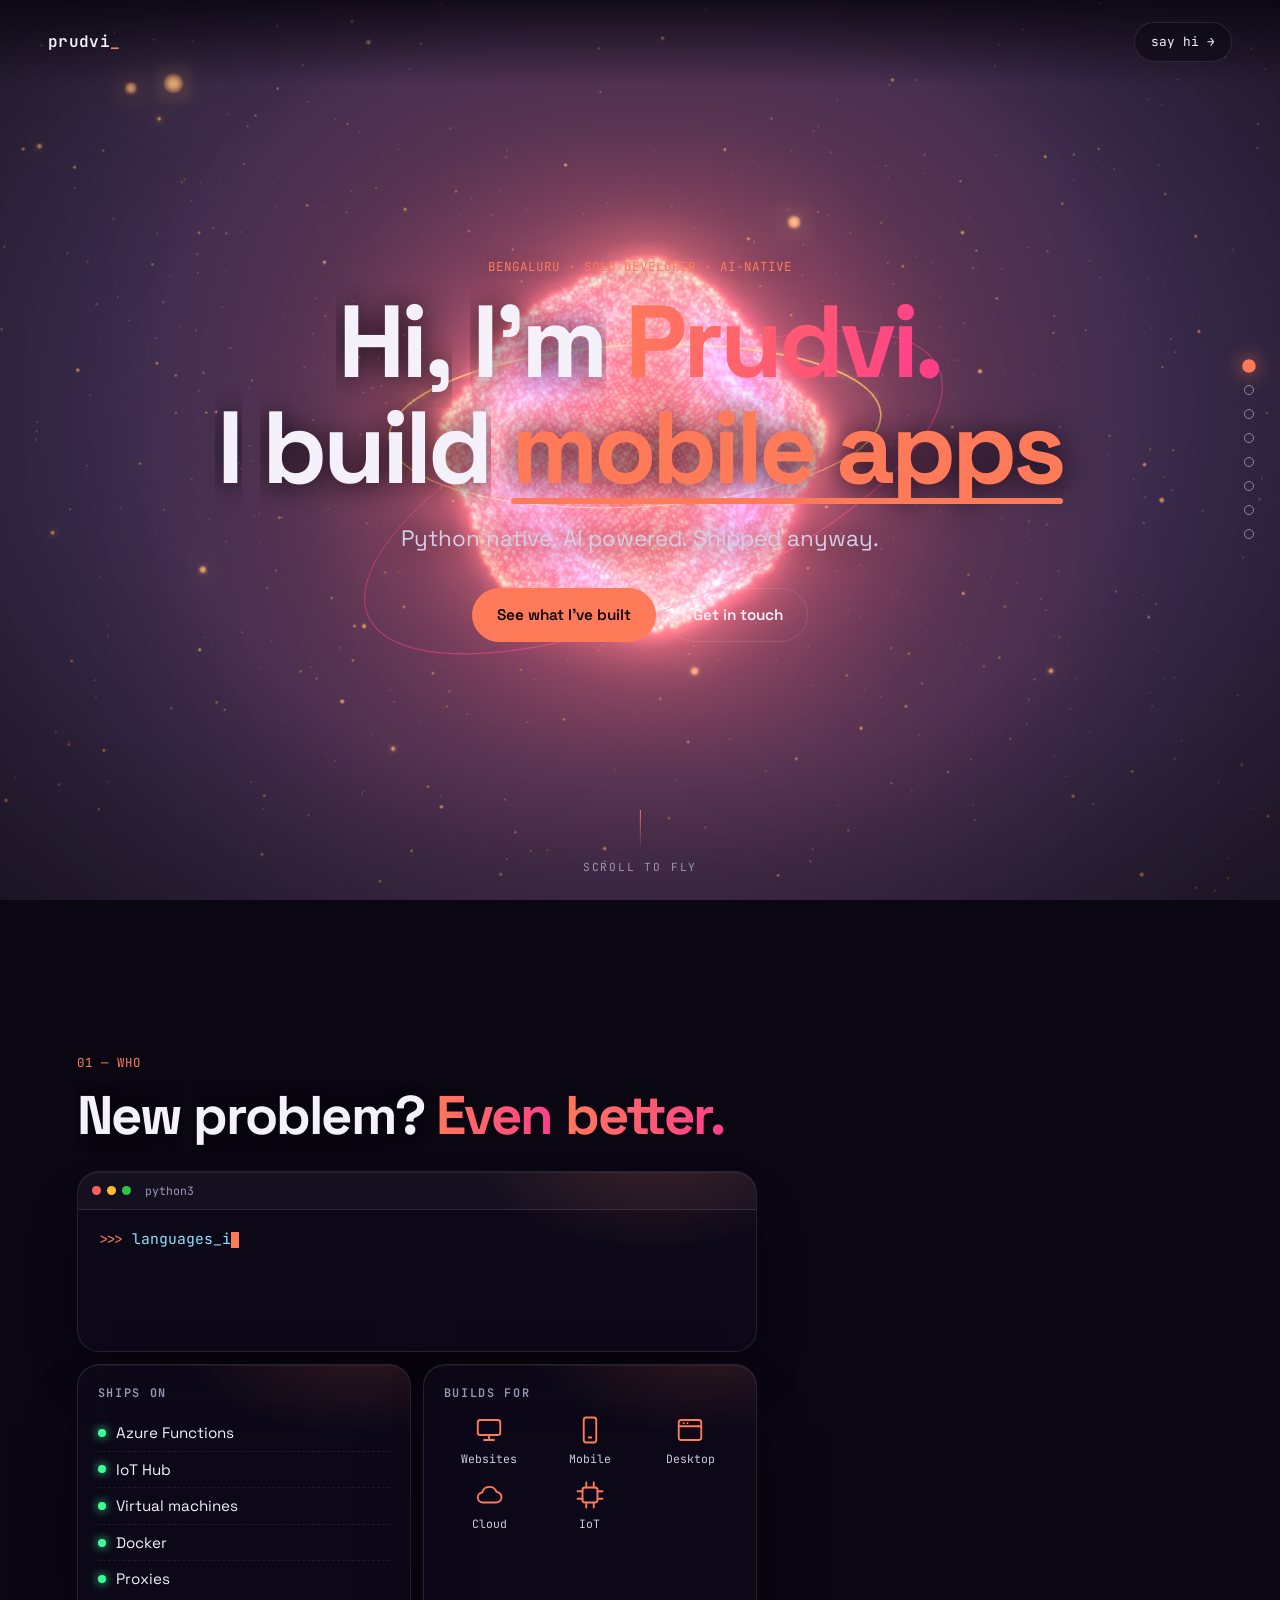
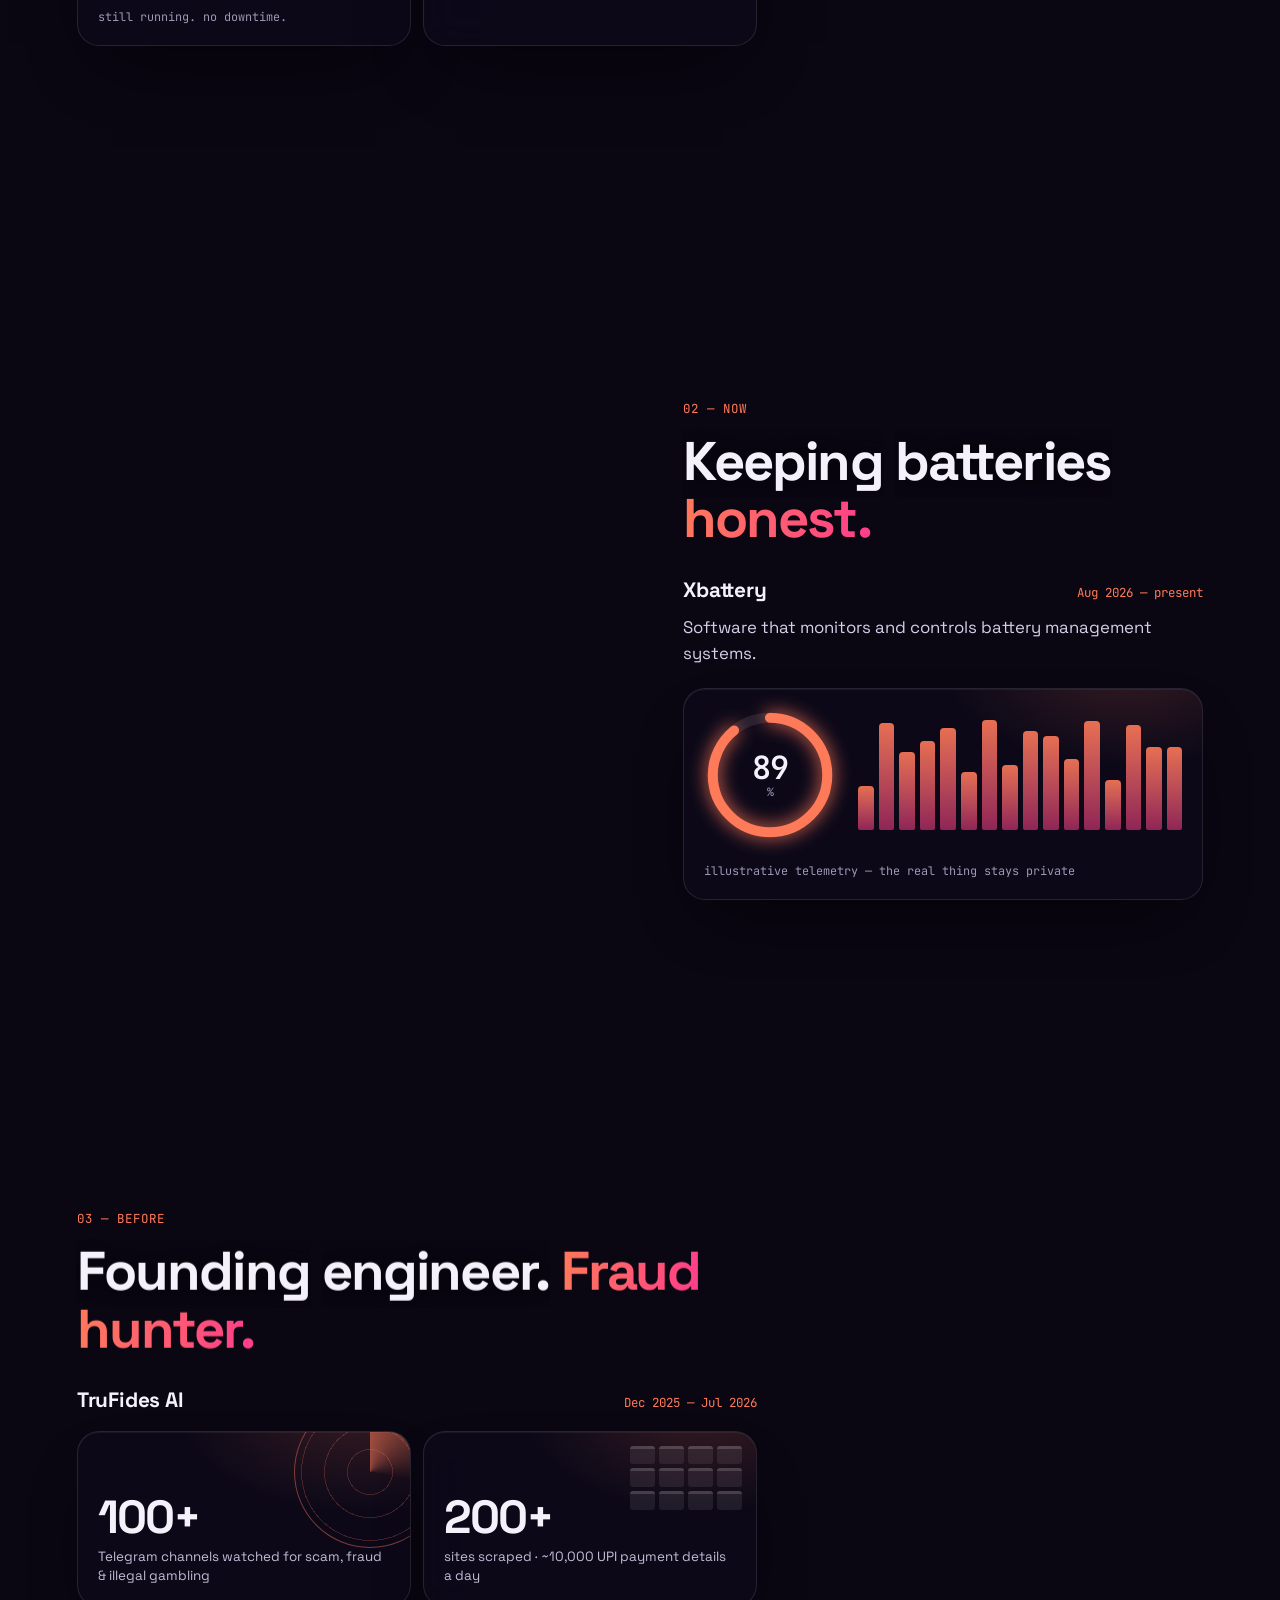
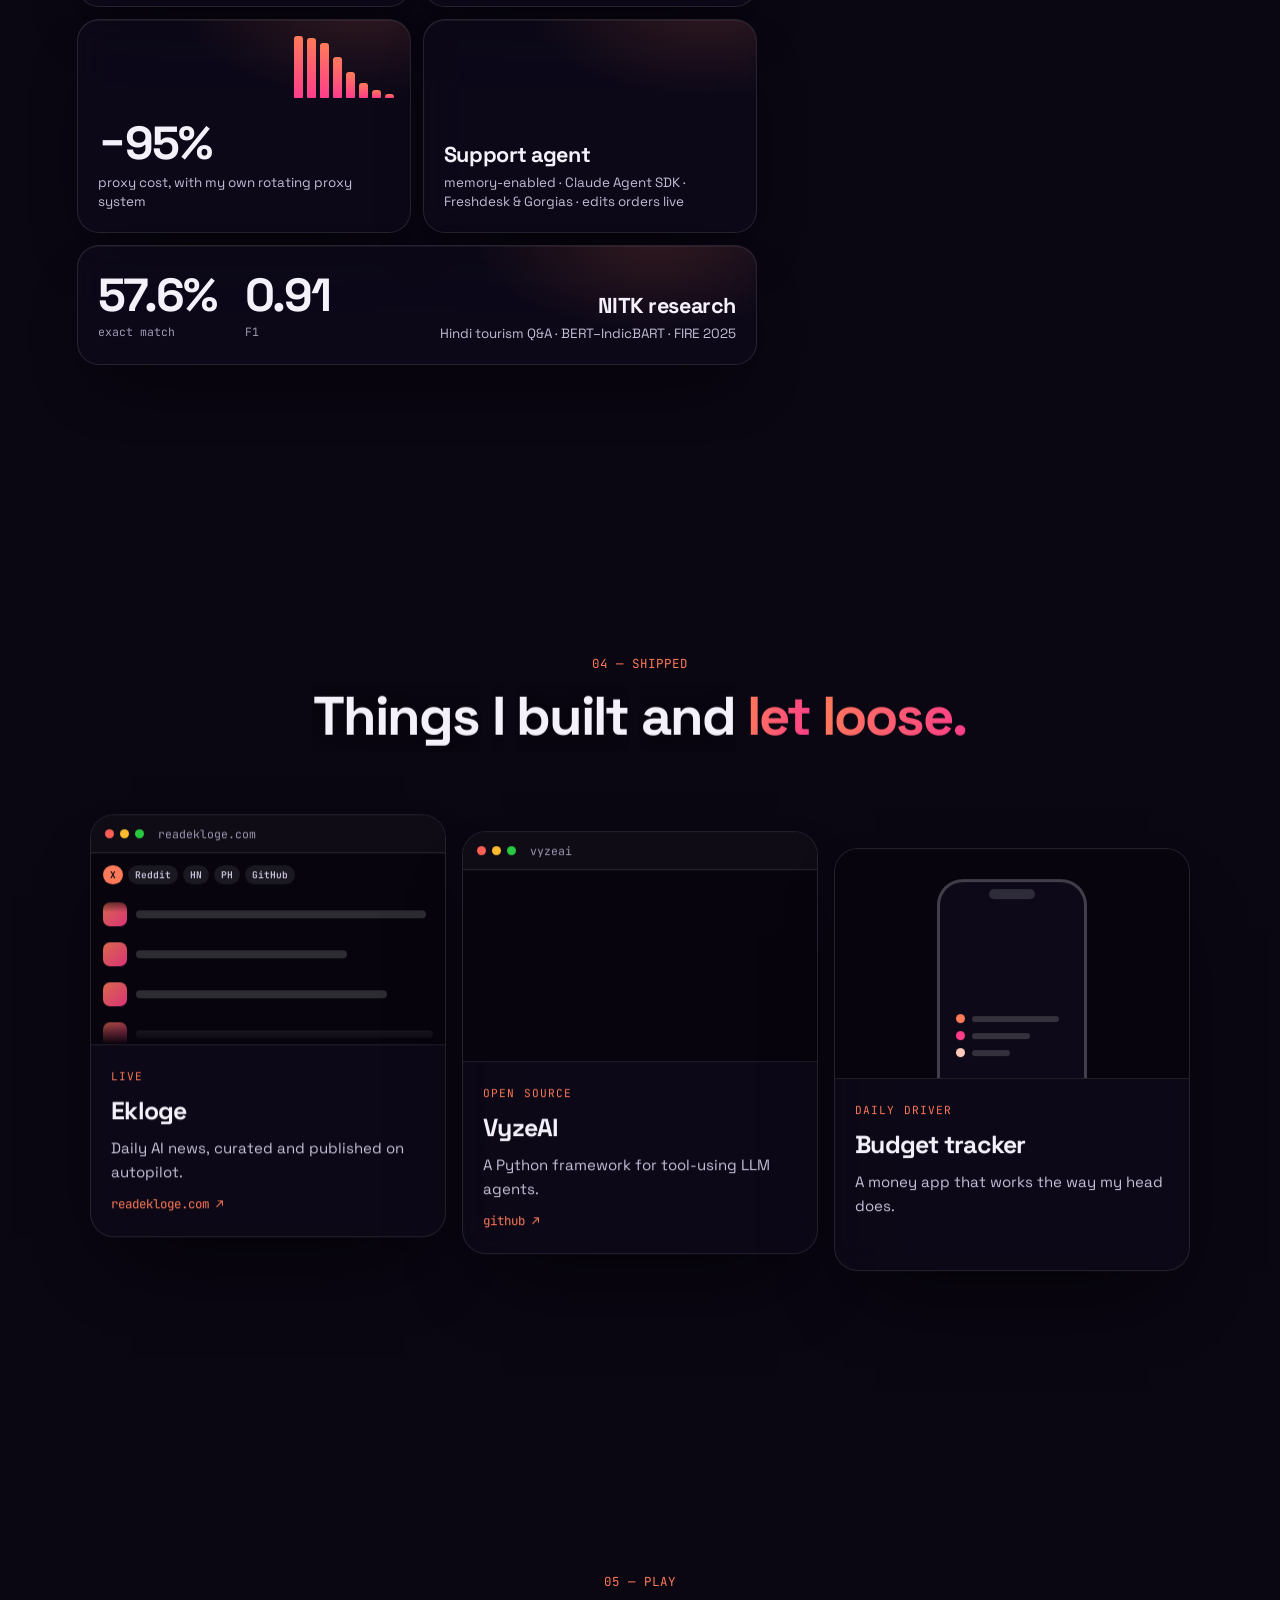
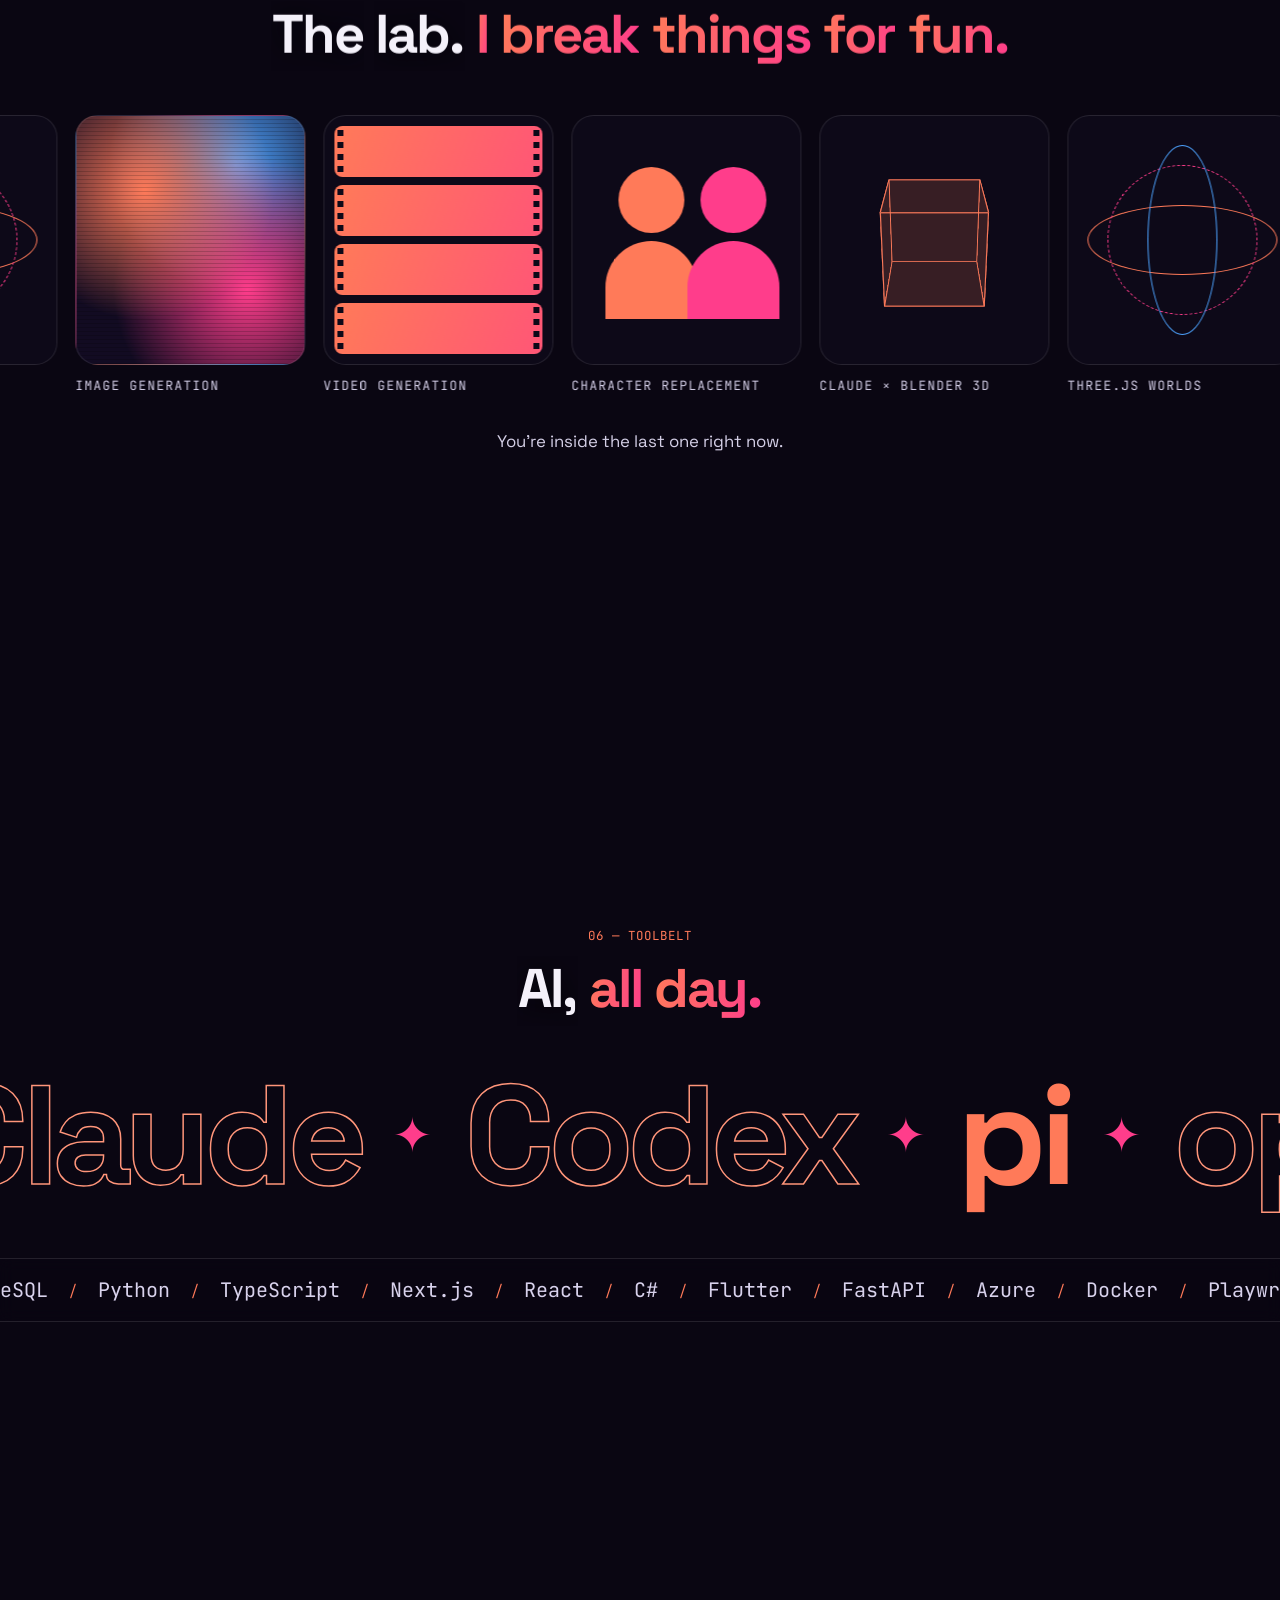
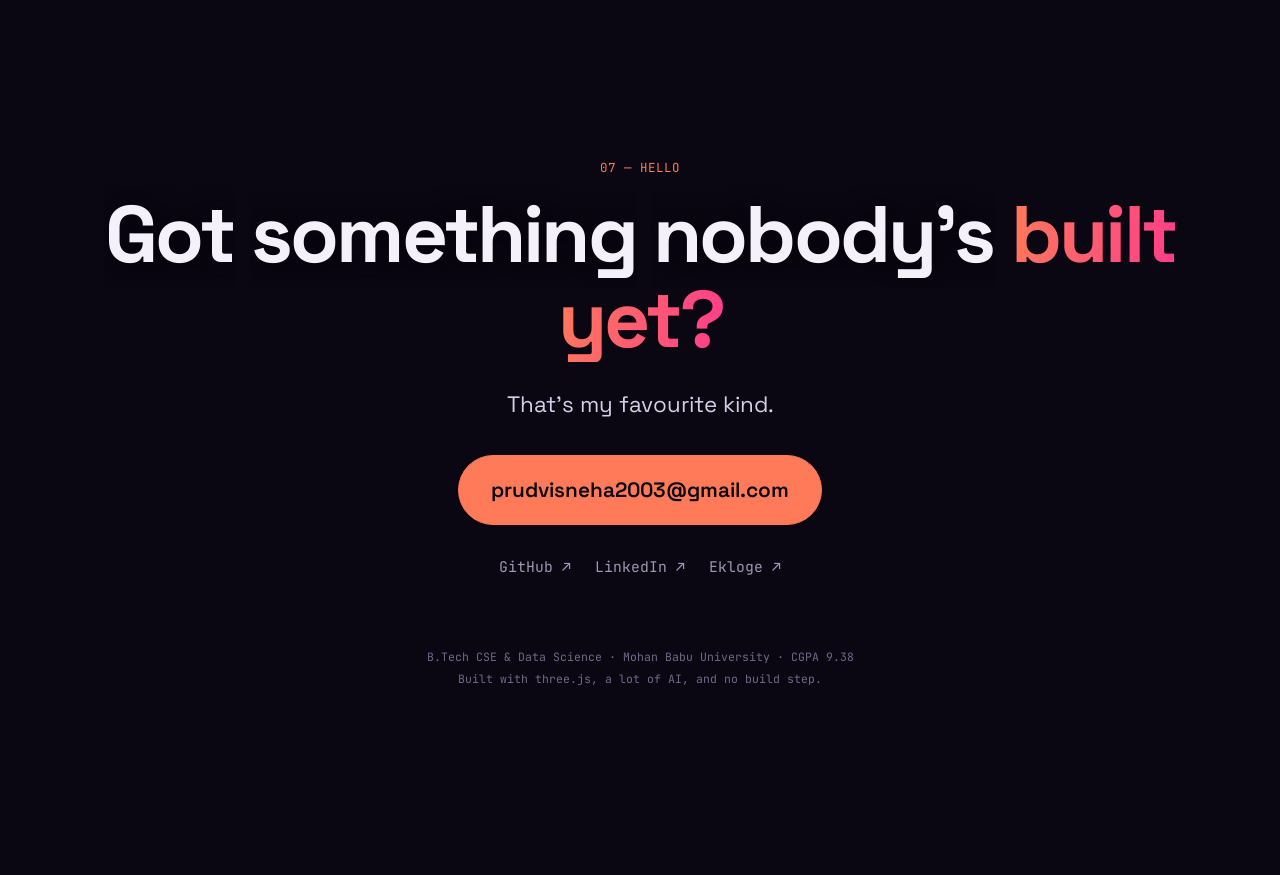
==== commit 084b07a6: "Revert redesign (PR #3), restore previous site Co-Authored-By: Claude Sonnet 5.5 <noreply@anthropic." ====
--- a/index.html
+++ b/index.html
@@ -3,129 +3,258 @@
 <head>
 <meta charset="utf-8">
 <meta name="viewport" content="width=device-width, initial-scale=1, viewport-fit=cover">
-<title>Prudvi Kumar Reddy</title>
-<meta name="description" content="Prudvi Kumar Reddy is a solo software developer in Bengaluru. He writes mostly Python, works with AI tools every day, and currently builds battery monitoring software at Xbattery.">
-<meta name="theme-color" content="#e8ece7">
-<meta property="og:title" content="Prudvi Kumar Reddy">
-<meta property="og:description" content="Solo developer in Bengaluru. Python, AI tools, and a habit of shipping.">
-<link rel="preload" href="fonts/bricolage.woff2" as="font" type="font/woff2" crossorigin>
-<link rel="preload" href="fonts/newsreader.woff2" as="font" type="font/woff2" crossorigin>
+<title>Prudvi — I build things</title>
+<meta name="description" content="Prudvi Kumar Reddy — solo builder from Bengaluru. Python-native, AI-assisted, curious about everything. Websites, apps, agents, 3D worlds.">
+<meta name="theme-color" content="#0a0612">
+<meta property="og:title" content="Prudvi — I build things">
+<meta property="og:description" content="Solo builder. Python-native. AI-assisted. Websites, apps, agents, 3D worlds.">
+<link rel="preconnect" href="https://fonts.googleapis.com">
+<link rel="preconnect" href="https://fonts.gstatic.com" crossorigin>
+<link href="https://fonts.googleapis.com/css2?family=JetBrains+Mono:wght@400;600&family=Space+Grotesk:wght@400;500;700&display=swap" rel="stylesheet">
+<link rel="stylesheet" href="vendor/lenis.css">
 <link rel="stylesheet" href="style.css">
+<script>document.documentElement.classList.add('js');setTimeout(function(){if(!window.__ready)document.documentElement.classList.remove('js')},6000)</script>
+<script type="importmap">{ "imports": { "three": "./vendor/three.module.min.js" } }</script>
 </head>
 <body>
+<canvas id="bg" aria-hidden="true"></canvas>
+<div class="vignette" aria-hidden="true"></div>
+<div class="grain" aria-hidden="true"></div>
+<div class="cursor" aria-hidden="true"><span></span></div>
+<div class="progress" aria-hidden="true"><i></i></div>
+
+<div class="loader" id="loader" aria-hidden="true">
+  <div class="loader-count"><b id="loadNum">0</b><small>%</small></div>
+  <div class="loader-bar"><i id="loadBar"></i></div>
+</div>
 
 <header class="top">
-  <a class="name" href="#top">Prudvi Kumar Reddy</a>
-  <nav aria-label="Sections">
-    <a href="#work">Work</a>
-    <a href="#history">Where I've been</a>
-    <a href="#contact">Contact</a>
-  </nav>
+  <a class="logo" href="#hero" aria-label="Home">prudvi<span>_</span></a>
+  <a class="top-cta magnetic" href="#contact">say hi →</a>
 </header>
-
-<main id="top">
-
-  <section class="hero">
-    <h1>I build software by myself, mostly&nbsp;in&nbsp;Python, and I&nbsp;finish&nbsp;it.</h1>
-    <div class="hero-body">
-      <p class="intro">I'm Prudvi, a developer in Bengaluru. Right now I write software that watches over battery packs at Xbattery. Before that I was the founding engineer at a start-up that hunts scams on Telegram. I like problems I haven't seen before, because the first hour is the only hour when nobody, including me, knows the answer.</p>
-      <p class="clock">It's <time id="clock">—</time> for me in Bengaluru.</p>
-    </div>
-  </section>
-
-  <section id="work" class="block">
-    <h2>Things I've shipped</h2>
-    <ul class="work">
-      <li>
-        <a href="https://readekloge.com" target="_blank" rel="noopener">
-          <span class="work-name">Ekloge</span>
-          <span class="work-desc">A daily AI news site. It collects from X, Reddit, Hacker News, Product Hunt and GitHub, picks what matters, and publishes without me touching it.</span>
-          <span class="work-where">readekloge.com ↗</span>
+<nav class="dots" id="dots" aria-label="Sections"></nav>
+
+<main id="main">
+
+  <!-- 0 · HERO -->
+  <section id="hero" data-label="Hello" class="center">
+    <div class="wrap w-wide">
+      <p class="eyebrow reveal">Bengaluru · solo developer · AI-native</p>
+      <h1 data-split>Hi, I'm <span class="grad">Prudvi.</span></h1>
+      <h1 class="h1b"><span class="pre" data-split>I build</span> <span class="swap" id="swap" aria-live="polite">websites</span></h1>
+      <p class="lede reveal">Python native. AI powered. Shipped anyway.</p>
+      <div class="cta reveal">
+        <a class="btn magnetic" href="#built"><span>See what I've built</span></a>
+        <a class="btn ghost magnetic" href="#contact"><span>Get in touch</span></a>
+      </div>
+    </div>
+    <div class="scroll-cue" aria-hidden="true"><span></span>scroll to fly</div>
+  </section>
+
+  <!-- 1 · ABOUT -->
+  <section id="about" data-label="Me" class="left">
+    <div class="wrap w-mid">
+      <p class="eyebrow reveal">01 — who</p>
+      <h2 data-split>New problem? <span class="grad">Even better.</span></h2>
+
+      <div class="bento b-about">
+        <div class="tile term reveal" id="terminal">
+          <div class="chrome"><i></i><i></i><i></i><span>python3</span></div>
+          <pre class="code" id="termOut" aria-label="Python is the language I actually know; I shipped TypeScript, Next.js, React, C# and Flutter anyway."></pre>
+        </div>
+
+        <div class="tile reveal">
+          <h3 class="tile-h">Ships on</h3>
+          <ul class="status">
+            <li><i></i>Azure Functions</li>
+            <li><i></i>IoT Hub</li>
+            <li><i></i>Virtual machines</li>
+            <li><i></i>Docker</li>
+            <li><i></i>Proxies</li>
+          </ul>
+          <p class="tile-note">still running. no downtime.</p>
+        </div>
+
+        <div class="tile reveal">
+          <h3 class="tile-h">Builds for</h3>
+          <div class="icons">
+            <div><svg viewBox="0 0 24 24"><rect x="3" y="4" width="18" height="12" rx="2"/><path d="M8 20h8M12 16v4"/></svg>Websites</div>
+            <div><svg viewBox="0 0 24 24"><rect x="7" y="2" width="10" height="20" rx="2"/><path d="M11 18h2"/></svg>Mobile</div>
+            <div><svg viewBox="0 0 24 24"><rect x="3" y="4" width="18" height="16" rx="2"/><path d="M3 9h18M7 6.5h.01M10 6.5h.01"/></svg>Desktop</div>
+            <div><svg viewBox="0 0 24 24"><path d="M7 18a4 4 0 0 1-.5-7.97A6 6 0 0 1 18 9.5 4.25 4.25 0 0 1 17.5 18z"/></svg>Cloud</div>
+            <div><svg viewBox="0 0 24 24"><rect x="6" y="6" width="12" height="12" rx="2"/><path d="M9 2v4M15 2v4M9 18v4M15 18v4M2 9h4M2 15h4M18 9h4M18 15h4"/></svg>IoT</div>
+          </div>
+        </div>
+      </div>
+    </div>
+  </section>
+
+  <!-- 2 · NOW -->
+  <section id="now" data-label="Now" class="right">
+    <div class="wrap w-narrow">
+      <p class="eyebrow reveal">02 — now</p>
+      <h2 data-split>Keeping batteries <span class="grad">honest.</span></h2>
+      <div class="role reveal"><b>Xbattery</b><em>Aug 2026 — present</em></div>
+      <p class="lede sm reveal">Software that monitors and controls battery management systems.</p>
+
+      <div class="tile telemetry reveal">
+        <div class="ring">
+          <svg viewBox="0 0 120 120"><circle class="trk" cx="60" cy="60" r="52"/><circle class="val" id="ringVal" cx="60" cy="60" r="52"/></svg>
+          <div class="ring-n"><b id="ringNum">87</b><small>%</small></div>
+        </div>
+        <div class="bars" id="cellBars"></div>
+        <p class="tile-note">illustrative telemetry — the real thing stays private</p>
+      </div>
+    </div>
+  </section>
+
+  <!-- 3 · BEFORE -->
+  <section id="before" data-label="Before" class="left">
+    <div class="wrap w-mid">
+      <p class="eyebrow reveal">03 — before</p>
+      <h2 data-split>Founding engineer. <span class="grad">Fraud hunter.</span></h2>
+      <div class="role reveal"><b>TruFides AI</b><em>Dec 2025 — Jul 2026</em></div>
+
+      <div class="bento b-before">
+        <div class="tile radar-tile reveal">
+          <div class="radar" aria-hidden="true"><i style="--x:30%;--y:34%;--d:.2s"></i><i style="--x:68%;--y:26%;--d:1.1s"></i><i style="--x:58%;--y:64%;--d:2s"></i><i style="--x:24%;--y:70%;--d:2.8s"></i><i style="--x:78%;--y:56%;--d:3.4s"></i></div>
+          <div class="big"><strong data-count="100" data-suffix="+">0</strong><span>Telegram channels watched for scam, fraud &amp; illegal gambling</span></div>
+        </div>
+
+        <div class="tile scrape-tile reveal">
+          <div class="scr" id="scr" aria-hidden="true"></div>
+          <div class="big"><strong data-count="200" data-suffix="+">0</strong><span>sites scraped · ~10,000 UPI payment details a day</span></div>
+        </div>
+
+        <div class="tile proxy-tile reveal">
+          <div class="pbars" id="pbars" aria-hidden="true"></div>
+          <div class="big"><strong data-count="95" data-prefix="−" data-suffix="%">0</strong><span>proxy cost, with my own rotating proxy system</span></div>
+        </div>
+
+        <div class="tile chat-tile reveal">
+          <div class="chat" aria-hidden="true">
+            <div class="msg them m1">Where's my order?</div>
+            <div class="msg typing"><i></i><i></i><i></i></div>
+            <div class="msg me m2">Out for delivery ✓</div>
+          </div>
+          <div class="big"><strong class="txt">Support agent</strong><span>memory-enabled · Claude Agent SDK · Freshdesk &amp; Gorgias · edits orders live</span></div>
+        </div>
+
+        <div class="tile nitk-tile reveal">
+          <div class="nitk"><div><strong data-count="57.6" data-suffix="%" data-dec="1">0</strong><span>exact match</span></div><div><strong data-count="0.91" data-dec="2">0</strong><span>F1</span></div></div>
+          <div class="big"><strong class="txt">NITK research</strong><span>Hindi tourism Q&amp;A · BERT–IndicBART · FIRE 2025</span></div>
+        </div>
+      </div>
+    </div>
+  </section>
+
+  <!-- 4 · BUILT -->
+  <section id="built" data-label="Built" class="center">
+    <div class="wrap w-wide">
+      <p class="eyebrow reveal">04 — shipped</p>
+      <h2 data-split>Things I built and <span class="grad">let loose.</span></h2>
+
+      <div class="showcase">
+        <a class="proj tilt reveal" href="https://readekloge.com" target="_blank" rel="noopener" data-cursor="open ↗">
+          <div class="mock browser">
+            <div class="chrome"><i></i><i></i><i></i><span>readekloge.com</span></div>
+            <div class="feed">
+              <div class="src"><b>X</b><b>Reddit</b><b>HN</b><b>PH</b><b>GitHub</b></div>
+              <div class="scroller"><div class="rows">
+                <p><i></i><span style="--w:88%"></span></p><p><i></i><span style="--w:64%"></span></p><p><i></i><span style="--w:76%"></span></p><p><i></i><span style="--w:92%"></span></p><p><i></i><span style="--w:58%"></span></p><p><i></i><span style="--w:80%"></span></p>
+                <p><i></i><span style="--w:88%"></span></p><p><i></i><span style="--w:64%"></span></p><p><i></i><span style="--w:76%"></span></p><p><i></i><span style="--w:92%"></span></p><p><i></i><span style="--w:58%"></span></p><p><i></i><span style="--w:80%"></span></p>
+              </div></div>
+            </div>
+          </div>
+          <div class="meta"><span class="tag">live</span><h3>Ekloge</h3><p>Daily AI news, curated and published on autopilot.</p><span class="go">readekloge.com ↗</span></div>
         </a>
-      </li>
-      <li>
-        <a href="https://github.com/prudvireddyNS" target="_blank" rel="noopener">
-          <span class="work-name">VyzeAI</span>
-          <span class="work-desc">An open-source Python framework for agents that call tools. Small, readable, and built to be extended.</span>
-          <span class="work-where">On GitHub ↗</span>
+
+        <a class="proj tilt reveal" href="https://github.com/prudvireddyNS" target="_blank" rel="noopener" data-cursor="open ↗">
+          <div class="mock terminal">
+            <div class="chrome"><i></i><i></i><i></i><span>vyzeai</span></div>
+            <pre class="code run"><span class="l" style="--i:0"><em>agent</em> = Agent(tools=[search, calc])</span>
+<span class="l" style="--i:1"><em>agent</em>.run("plan my trip")</span>
+<span class="l dim" style="--i:2">→ tool · search("flights")</span>
+<span class="l dim" style="--i:3">→ tool · calc(budget)</span>
+<span class="l ok" style="--i:4">✓ done</span></pre>
+          </div>
+          <div class="meta"><span class="tag">open source</span><h3>VyzeAI</h3><p>A Python framework for tool-using LLM agents.</p><span class="go">github ↗</span></div>
         </a>
-      </li>
-      <li>
-        <div class="static">
-          <span class="work-name">Budget tracker</span>
-          <span class="work-desc">A money app I made for myself and still open every day. It's private, so there's nothing to link to.</span>
-          <span class="work-where">Daily use</span>
-        </div>
-      </li>
-    </ul>
-  </section>
-
-  <section id="history" class="block">
-    <h2>Where I've been</h2>
-
-    <article class="job">
-      <p class="when">Aug 2026 to now</p>
-      <div class="job-body">
-        <h3>Xbattery</h3>
-        <p>I build software that monitors and controls battery management systems. The details stay private, but the job is simple to say: know what every cell is doing, and say so before it matters.</p>
-      </div>
-    </article>
-
-    <article class="job">
-      <p class="when">Dec 2025 to Jul 2026</p>
-      <div class="job-body">
-        <h3>TruFides AI, founding engineer</h3>
-        <p>A fraud-detection product, from the first line of code. Some of what I built:</p>
-        <ul>
-          <li>Watched more than 100 Telegram channels for scams, fraud and illegal gambling.</li>
-          <li>Scraped over 200 sites, collecting about 10,000 UPI payment details a day.</li>
-          <li>Wrote my own rotating proxy system, which cut proxy costs by 95%.</li>
-          <li>Built a customer-support agent with memory, using the Claude Agent SDK. It works inside Freshdesk and Gorgias and can edit orders live.</li>
-        </ul>
-      </div>
-    </article>
-
-    <article class="job">
-      <p class="when">2025</p>
-      <div class="job-body">
-        <h3>Research at NITK</h3>
-        <p>Question answering for Hindi tourism, using BERT with IndicBART, written up for FIRE 2025. It reached 57.6% exact match and an F1 of 0.91.</p>
-      </div>
-    </article>
-
-    <article class="job">
-      <p class="when">Before that</p>
-      <div class="job-body">
-        <h3>Mohan Babu University</h3>
-        <p>B.Tech in Computer Science and Data Science, CGPA 9.38.</p>
-      </div>
-    </article>
-  </section>
-
-  <section id="how" class="block side">
-    <h2>How I work</h2>
-    <div>
-      <p>Python is the language I know best. I've shipped TypeScript, Next.js, React, C# and Flutter anyway, because the product usually matters more than the language. Most of it ends up on Azure Functions, IoT Hub, plain virtual machines or Docker, and it stays up.</p>
-      <p>AI tools are open all day: Claude, Codex, pi, opencode, hermes, openclaw, Kimi and DeepSeek. I use them the way a carpenter uses a power saw. They're faster, and I still have to know where the line goes.</p>
-    </div>
-  </section>
-
-  <section class="block side">
-    <h2>On the side</h2>
-    <div>
-      <p>I spend evenings breaking things on purpose: image and video generation, swapping characters in footage, driving Blender from Claude to make 3D scenes, and building worlds in three.js.</p>
-      <p>The first version of this site was one of those experiments. This one is quieter.</p>
-    </div>
-  </section>
-
-  <section id="contact" class="contact">
-    <h2>Got something nobody has built yet?</h2>
-    <p class="mail"><a href="mailto:prudvisneha2003@gmail.com">prudvisneha2003@gmail.com</a></p>
-    <p class="elsewhere">Also on <a href="https://github.com/prudvireddyNS" target="_blank" rel="noopener">GitHub</a> and <a href="https://linkedin.com/in/ns-prudhvi-kumar-reddy-2832bb272" target="_blank" rel="noopener">LinkedIn</a>.</p>
+
+        <div class="proj tilt reveal">
+          <div class="mock phone-wrap">
+            <div class="phone">
+              <div class="notch"></div>
+              <svg class="donut" viewBox="0 0 100 100">
+                <circle class="d0" cx="50" cy="50" r="34" pathLength="100"/>
+                <circle class="d1" cx="50" cy="50" r="34" pathLength="100"/>
+                <circle class="d2" cx="50" cy="50" r="34" pathLength="100"/>
+              </svg>
+              <div class="cats"><p><i></i><span style="--w:78%"></span></p><p><i></i><span style="--w:52%"></span></p><p><i></i><span style="--w:34%"></span></p></div>
+            </div>
+          </div>
+          <div class="meta"><span class="tag">daily driver</span><h3>Budget tracker</h3><p>A money app that works the way my head does.</p></div>
+        </div>
+      </div>
+    </div>
+  </section>
+
+  <!-- 5 · LAB -->
+  <section id="lab" data-label="Lab" class="center">
+    <div class="wrap w-wide head">
+      <p class="eyebrow reveal">05 — play</p>
+      <h2 data-split>The lab. <span class="grad">I break things for fun.</span></h2>
+    </div>
+    <div class="marquee lab-m" data-speed="40" data-dir="1" aria-label="Experiments">
+      <div class="track">
+        <!-- tiles repeated by JS -->
+        <div class="lt"><div class="art a-img"></div><span>Image generation</span></div>
+        <div class="lt"><div class="art a-vid"><i></i><i></i><i></i><i></i></div><span>Video generation</span></div>
+        <div class="lt"><div class="art a-swap"><i></i><i></i></div><span>Character replacement</span></div>
+        <div class="lt"><div class="art a-cube"><b></b><b></b><b></b><b></b><b></b><b></b></div><span>Claude × Blender 3D</span></div>
+        <div class="lt"><div class="art a-ring"><i></i><i></i><i></i></div><span>three.js worlds</span></div>
+      </div>
+    </div>
+    <p class="lede sm center-note reveal">You're inside the last one right now.</p>
+  </section>
+
+  <!-- 6 · TOOLS -->
+  <section id="tools" data-label="Tools" class="center">
+    <div class="wrap w-wide head">
+      <p class="eyebrow reveal">06 — toolbelt</p>
+      <h2 data-split>AI, <span class="grad">all day.</span></h2>
+    </div>
+    <div class="marquee big-m" data-speed="70" data-dir="-1" aria-label="AI tools I use">
+      <div class="track"><span>Claude</span><b>✦</b><span>Codex</span><b>✦</b><span>pi</span><b>✦</b><span>opencode</span><b>✦</b><span>hermes</span><b>✦</b><span>openclaw</span><b>✦</b><span>Kimi</span><b>✦</b><span>DeepSeek</span><b>✦</b></div>
+    </div>
+    <div class="marquee mono-m" data-speed="45" data-dir="1" aria-label="Stack">
+      <div class="track"><span>Python</span><b>/</b><span>TypeScript</span><b>/</b><span>Next.js</span><b>/</b><span>React</span><b>/</b><span>C#</span><b>/</b><span>Flutter</span><b>/</b><span>FastAPI</span><b>/</b><span>Azure</span><b>/</b><span>Docker</span><b>/</b><span>Playwright</span><b>/</b><span>PostgreSQL</span><b>/</b></div>
+    </div>
+  </section>
+
+  <!-- 7 · CONTACT -->
+  <section id="contact" data-label="Contact" class="center">
+    <div class="wrap w-wide">
+      <p class="eyebrow reveal">07 — hello</p>
+      <h2 class="big" data-split>Got something nobody's <span class="grad">built yet?</span></h2>
+      <p class="lede reveal">That's my favourite kind.</p>
+      <div class="cta reveal">
+        <a class="btn lg magnetic" href="mailto:prudvisneha2003@gmail.com"><span>prudvisneha2003@gmail.com</span></a>
+      </div>
+      <div class="links reveal">
+        <a class="magnetic" href="https://github.com/prudvireddyNS" target="_blank" rel="noopener">GitHub ↗</a>
+        <a class="magnetic" href="https://linkedin.com/in/ns-prudhvi-kumar-reddy-2832bb272" target="_blank" rel="noopener">LinkedIn ↗</a>
+        <a class="magnetic" href="https://readekloge.com" target="_blank" rel="noopener">Ekloge ↗</a>
+      </div>
+      <p class="foot">B.Tech CSE &amp; Data Science · Mohan Babu University · CGPA 9.38<br>Built with three.js, a lot of AI, and no build step.</p>
+    </div>
   </section>
 
 </main>
 
-<script src="main.js"></script>
+<script src="vendor/gsap.min.js"></script>
+<script src="vendor/ScrollTrigger.min.js"></script>
+<script src="vendor/lenis.min.js"></script>
+<script type="module" src="main.js"></script>
 </body>
 </html>
--- a/vendor/lenis.css
+++ b/vendor/lenis.css
@@ -0,0 +1,20 @@
+html.lenis,
+html.lenis body {
+  height: auto;
+}
+
+.lenis.lenis-smooth {
+  scroll-behavior: auto !important;
+}
+
+.lenis.lenis-smooth [data-lenis-prevent] {
+  overscroll-behavior: contain;
+}
+
+.lenis.lenis-stopped {
+  overflow: hidden;
+}
+
+.lenis.lenis-smooth iframe {
+  pointer-events: none;
+}
--- a/style.css
+++ b/style.css
@@ -1,143 +1,354 @@
-@font-face { font-family: "Bricolage Grotesque"; src: url(fonts/bricolage.woff2) format("woff2"); font-weight: 400 800; font-stretch: 75% 100%; font-display: swap; }
-@font-face { font-family: "Newsreader"; src: url(fonts/newsreader.woff2) format("woff2"); font-weight: 400 600; font-style: normal; font-display: swap; }
-@font-face { font-family: "Newsreader"; src: url(fonts/newsreader-italic.woff2) format("woff2"); font-weight: 400 500; font-style: italic; font-display: swap; }
-
 :root {
-  --paper: #e8ece7;
-  --ink: #16211c;
-  --muted: #55625b;
-  --rule: #bcc5bd;
-  --mark: #d6f04a;
-  --display: "Bricolage Grotesque", "Helvetica Neue", Arial, sans-serif;
-  --text: "Newsreader", Georgia, "Times New Roman", serif;
-  --gutter: clamp(20px, 5vw, 72px);
-  --col: 11rem;
+  --bg: #0a0612;
+  --accent: #ff7a59;
+  --accent2: #ff3d8b;
+  --ink: #f4f1fa;
+  --muted: #9d98b3;
+  --line: rgba(255, 255, 255, .11);
+  --glass: rgba(16, 12, 28, .55);
+  --sans: "Space Grotesk", system-ui, -apple-system, "Segoe UI", sans-serif;
+  --mono: "JetBrains Mono", ui-monospace, SFMono-Regular, Menlo, monospace;
+  --ease: cubic-bezier(.2, .7, .2, 1);
 }
 
 * { box-sizing: border-box; margin: 0; padding: 0; }
-html { -webkit-text-size-adjust: 100%; scroll-behavior: smooth; scroll-padding-top: 5rem; }
+html { -webkit-text-size-adjust: 100%; }
 body {
-  background: var(--paper);
+  background: var(--bg);
   color: var(--ink);
-  font-family: var(--text);
-  font-size: clamp(1.125rem, 1.05rem + .3vw, 1.3rem);
+  font-family: var(--sans);
   line-height: 1.55;
-  font-optical-sizing: auto;
-  text-rendering: optimizeLegibility;
-}
-a { color: inherit; }
-a:focus-visible { outline: 3px solid var(--ink); outline-offset: 3px; border-radius: 2px; }
-::selection { background: var(--mark); color: var(--ink); }
-
-/* ---------- header ---------- */
+  overflow-x: hidden;
+}
+::selection { background: var(--accent); color: #000; }
+a { color: inherit; text-decoration: none; }
+ul { list-style: none; }
+
+#bg { position: fixed; inset: 0; width: 100%; height: 100%; z-index: 0; display: block; }
+.no-webgl #bg { display: none; }
+.no-webgl body {
+  background: radial-gradient(900px 600px at 15% 10%, color-mix(in srgb, var(--accent2) 28%, transparent), transparent 60%),
+              radial-gradient(800px 600px at 90% 85%, color-mix(in srgb, var(--accent) 18%, transparent), transparent 60%), var(--bg);
+}
+
+.vignette {
+  position: fixed; inset: 0; z-index: 2; pointer-events: none;
+  background: radial-gradient(ellipse at 50% 45%, transparent 55%, rgba(0, 0, 0, .55) 100%);
+}
+.grain {
+  position: fixed; inset: 0; z-index: 3; pointer-events: none; opacity: .06; mix-blend-mode: overlay;
+  background-image: url("data:image/svg+xml;utf8,<svg xmlns='http://www.w3.org/2000/svg' width='160' height='160'><filter id='n'><feTurbulence type='fractalNoise' baseFrequency='.9' numOctaves='2' stitchTiles='stitch'/></filter><rect width='100%' height='100%' filter='url(%23n)'/></svg>");
+}
+
+/* ---------- loader ---------- */
+.loader {
+  position: fixed; inset: 0; z-index: 100; background: #07040d;
+  display: flex; flex-direction: column; align-items: center; justify-content: center; gap: 22px;
+  transition: opacity .9s ease, visibility .9s;
+}
+.loader.done { opacity: 0; visibility: hidden; }
+.loader-count { font-family: var(--mono); font-size: clamp(3.4rem, 12vw, 7rem); font-weight: 600; letter-spacing: -.05em; line-height: 1; color: var(--ink); }
+.loader-count small { font-size: .35em; color: var(--accent); margin-left: 4px; letter-spacing: 0; }
+.loader-bar { width: min(260px, 60vw); height: 2px; background: rgba(255, 255, 255, .1); overflow: hidden; border-radius: 2px; }
+.loader-bar i { display: block; height: 100%; width: 100%; transform: scaleX(0); transform-origin: left; background: linear-gradient(90deg, var(--accent), var(--accent2)); }
+
+/* ---------- progress + cursor ---------- */
+.progress { position: fixed; top: 0; left: 0; right: 0; height: 3px; z-index: 80; pointer-events: none; }
+.progress i { display: block; height: 100%; transform: scaleX(0); transform-origin: left; background: linear-gradient(90deg, var(--accent), var(--accent2)); box-shadow: 0 0 14px var(--accent); }
+
+.cursor { position: fixed; top: 0; left: 0; z-index: 90; pointer-events: none; opacity: 0; transition: opacity .3s; will-change: transform; }
+.cursor.on { opacity: 1; }
+.cursor span {
+  position: absolute; left: 0; top: 0; width: 38px; height: 38px; margin: -19px 0 0 -19px; border-radius: 50%;
+  border: 1.5px solid var(--accent); display: grid; place-items: center;
+  font: 600 .62rem/1 var(--mono); letter-spacing: .08em; text-transform: uppercase; color: #0a0612;
+  transition: width .35s var(--ease), height .35s var(--ease), margin .35s var(--ease), background .3s;
+}
+.cursor.hover span { width: 64px; height: 64px; margin: -32px 0 0 -32px; background: color-mix(in srgb, var(--accent) 22%, transparent); }
+.cursor.label span { width: 84px; height: 84px; margin: -42px 0 0 -42px; background: var(--accent); }
+@media (hover: none) { .cursor { display: none; } }
+
+/* ---------- header / nav ---------- */
 .top {
-  display: flex; justify-content: space-between; align-items: baseline; gap: 1.5rem;
-  padding: 1.5rem var(--gutter);
-  font-family: var(--display); font-size: 1rem; font-weight: 500;
-}
-.top .name { text-decoration: none; font-weight: 700; letter-spacing: -.01em; }
-.top nav { display: flex; gap: 1.75rem; }
-.top nav a { text-decoration: none; background: linear-gradient(var(--mark), var(--mark)) 0 100% / 0 .45em no-repeat; transition: background-size .25s ease; }
-.top nav a:hover { background-size: 100% .45em; }
-
-/* ---------- hero ---------- */
-.hero { padding: clamp(3rem, 10vw, 9rem) var(--gutter) clamp(4rem, 9vw, 8rem); }
-.hero h1 {
-  font-family: var(--display);
-  font-weight: 700; font-stretch: 78%;
-  font-size: clamp(2.7rem, 1.2rem + 7.6vw, 8.6rem);
-  line-height: .95; letter-spacing: -.035em;
-  max-width: 15ch;
-  text-wrap: balance;
-}
-.hero-body {
-  margin-top: clamp(2.5rem, 6vw, 5rem);
-  margin-left: var(--col);
-  max-width: 36rem;
-}
-.intro { font-size: 1.15em; line-height: 1.5; }
-.clock { margin-top: 1.5rem; color: var(--muted); font-style: italic; }
-.clock time { font-style: normal; color: var(--ink); background: linear-gradient(var(--mark), var(--mark)) 0 88% / 100% .5em no-repeat; padding: 0 .1em; }
-
-/* ---------- blocks ---------- */
-.block, .contact { padding: clamp(3.5rem, 8vw, 7rem) var(--gutter); border-top: 1px solid var(--rule); }
-h2 {
-  font-family: var(--display); font-weight: 600; font-stretch: 85%;
-  font-size: 1.05rem; letter-spacing: -.005em; line-height: 1.3;
-  max-width: var(--col);
-}
-
-#work, #history { display: grid; grid-template-columns: var(--col) minmax(0, 1fr); column-gap: 2rem; }
-#work > :not(h2), #history > :not(h2) { grid-column: 2; }
-#history h2, #work h2 { grid-row: 1 / span 5; position: sticky; top: 2rem; align-self: start; }
-
-/* work index */
-.work { list-style: none; }
-.work li { border-top: 1px solid var(--rule); }
-.work li:first-child { border-top: 0; }
-.work a, .work .static {
-  display: grid; grid-template-columns: minmax(0, 1fr) minmax(0, 1.2fr); gap: .35rem 2.5rem;
-  padding: 1.75rem 0; text-decoration: none;
-}
-.work-name {
-  font-family: var(--display); font-weight: 700; font-stretch: 80%;
-  font-size: clamp(2.2rem, 1.2rem + 4vw, 4.4rem); line-height: 1; letter-spacing: -.03em;
-  grid-row: 1 / span 2;
-  transition: transform .3s cubic-bezier(.2, .7, .2, 1);
-}
-.work a:hover .work-name { transform: translateX(.35rem); }
-.work-desc { max-width: 30rem; }
-.work-where { font-family: var(--display); font-size: .95rem; font-weight: 500; color: var(--muted); }
-.work a:hover .work-where { color: var(--ink); }
-
-/* history */
-.job { display: grid; grid-template-columns: 9rem minmax(0, 1fr); gap: 2rem; padding: 2rem 0; border-top: 1px solid var(--rule); }
-.job:first-of-type { border-top: 0; padding-top: 0; }
-.when { font-family: var(--display); font-size: .95rem; font-weight: 500; color: var(--muted); padding-top: .35em; }
-h3 { font-family: var(--display); font-weight: 650; font-stretch: 85%; font-size: 1.6rem; line-height: 1.15; letter-spacing: -.02em; margin-bottom: .6rem; }
-.job-body { max-width: 38rem; }
-.job-body ul { margin-top: .9rem; padding-left: 1.1em; }
-.job-body li { margin-top: .45rem; padding-left: .2em; }
-.job-body li::marker { color: var(--muted); }
-
-/* prose blocks */
-.side { display: grid; grid-template-columns: var(--col) minmax(0, 1fr); column-gap: 2rem; }
-.side > div { grid-column: 2; max-width: 38rem; }
-.side p + p { margin-top: 1rem; }
-#how { padding-bottom: clamp(1.5rem, 3vw, 2.5rem); border-top: 1px solid var(--rule); }
-#how + .side { border-top: 0; padding-top: 0; }
+  position: fixed; top: 0; left: 0; right: 0; z-index: 50;
+  display: flex; justify-content: space-between; align-items: center;
+  padding: 22px clamp(18px, 4vw, 48px);
+  background: linear-gradient(rgba(7, 4, 13, .8), rgba(7, 4, 13, 0)); pointer-events: none;
+}
+.top > * { pointer-events: auto; }
+.logo { font-family: var(--mono); font-weight: 600; letter-spacing: .02em; }
+.logo span { color: var(--accent); animation: blink 1.3s steps(2) infinite; }
+.top-cta {
+  display: inline-block; font-family: var(--mono); font-size: .8rem; padding: 9px 16px; border-radius: 999px;
+  border: 1px solid var(--line); background: rgba(10, 6, 18, .5); backdrop-filter: blur(10px);
+  transition: border-color .25s, color .25s;
+}
+.top-cta:hover { border-color: var(--accent); color: var(--accent); }
+@keyframes blink { 0%, 100% { opacity: 1; } 50% { opacity: 0; } }
+
+.dots { position: fixed; right: clamp(10px, 2vw, 26px); top: 50%; transform: translateY(-50%); z-index: 50; display: flex; flex-direction: column; gap: 14px; }
+.dots a { position: relative; width: 10px; height: 10px; border-radius: 50%; border: 1px solid rgba(255, 255, 255, .45); transition: all .35s var(--ease); }
+.dots a:hover { border-color: var(--accent); }
+.dots a.active { background: var(--accent); border-color: var(--accent); box-shadow: 0 0 14px var(--accent); transform: scale(1.35); }
+.dots a span { position: absolute; right: 22px; top: 50%; transform: translateY(-50%); font: 400 .7rem var(--mono); white-space: nowrap; opacity: 0; pointer-events: none; transition: opacity .2s; }
+.dots a:hover span { opacity: 1; }
+
+/* ---------- layout ---------- */
+main { position: relative; z-index: 5; }
+section {
+  position: relative; min-height: 100vh; min-height: 100svh;
+  display: flex; align-items: center; padding: 110px clamp(20px, 6vw, 90px);
+}
+section.left { justify-content: flex-start; }
+section.right { justify-content: flex-end; }
+section.center { justify-content: center; text-align: center; flex-direction: column; }
+.wrap { width: 100%; }
+.w-wide { max-width: 1100px; } .w-mid { max-width: 680px; } .w-narrow { max-width: 520px; }
+section.center .wrap { margin: 0 auto; }
+
+.eyebrow { font: 400 .78rem var(--mono); letter-spacing: .16em; text-transform: uppercase; color: var(--accent); margin-bottom: 16px; }
+h1 { font-size: clamp(2.7rem, 8vw, 6.4rem); line-height: 1; letter-spacing: -.04em; font-weight: 700; }
+h1.h1b { margin-top: .04em; }
+h2 { font-size: clamp(2rem, 4.6vw, 3.4rem); line-height: 1.06; letter-spacing: -.035em; font-weight: 700; margin-bottom: 26px; }
+h2.big { font-size: clamp(2.3rem, 6.4vw, 5rem); }
+h1, h2, #hero .lede, #hero .eyebrow { text-shadow: 0 2px 28px rgba(7, 4, 13, .85); }
+.grad, .grad-w {
+  text-shadow: none;
+  background: linear-gradient(100deg, var(--accent), var(--accent2));
+  -webkit-background-clip: text; background-clip: text; color: transparent;
+}
+.grad.grad-split { background: none; color: inherit; }
+.lede { font-size: clamp(1.1rem, 1.8vw, 1.4rem); color: #d4cfe6; margin-top: 22px; }
+.lede.sm { font-size: 1.05rem; margin-top: 8px; margin-bottom: 22px; }
+.center-note { margin-top: 38px; }
+
+/* split text (JS wraps words in .w > .ch) */
+.w { display: inline-block; overflow: hidden; vertical-align: top; padding: .08em .02em .14em; margin: -.08em -.02em -.14em; }
+.ch { display: inline-block; will-change: transform; }
+
+.swap { display: inline-block; color: var(--accent); position: relative; transition: opacity .3s, transform .3s, filter .3s; }
+.swap::after { content: ""; position: absolute; left: 0; right: 0; bottom: -.04em; height: .06em; background: var(--accent); border-radius: 4px; }
+.swap.out { opacity: 0; transform: translateY(.3em); filter: blur(8px); }
+
+.cta { display: flex; flex-wrap: wrap; gap: 12px; margin-top: 32px; }
+section.center .cta { justify-content: center; }
+.btn {
+  display: inline-block; padding: 14px 24px; border-radius: 999px; font-weight: 600; font-size: .96rem;
+  background: var(--accent); color: #0a0612; border: 1px solid var(--accent);
+  transition: box-shadow .3s, border-color .3s;
+}
+.btn span { display: inline-block; pointer-events: none; }
+.btn:hover { box-shadow: 0 14px 40px -10px var(--accent); }
+.btn.ghost { background: transparent; color: var(--ink); border-color: var(--line); }
+.btn.ghost:hover { border-color: var(--accent); box-shadow: none; }
+.btn.lg { padding: 18px 32px; font-size: clamp(1rem, 2.4vw, 1.3rem); }
+.magnetic { will-change: transform; }
+
+.scroll-cue { position: absolute; bottom: 26px; left: 50%; transform: translateX(-50%); display: flex; flex-direction: column; align-items: center; gap: 10px; font: 400 .7rem var(--mono); letter-spacing: .16em; text-transform: uppercase; color: var(--muted); }
+.scroll-cue span { width: 1px; height: 40px; background: linear-gradient(var(--accent), transparent); animation: drip 2s infinite; }
+@keyframes drip { 0% { transform: scaleY(0); transform-origin: top; } 50% { transform: scaleY(1); transform-origin: top; } 51% { transform-origin: bottom; } 100% { transform: scaleY(0); transform-origin: bottom; } }
+
+.js .reveal { opacity: 0; transform: translateY(34px); filter: blur(8px); }
+.role { display: flex; flex-wrap: wrap; justify-content: space-between; align-items: baseline; gap: 4px 14px; margin-bottom: 8px; text-align: left; }
+section.center .role { justify-content: center; }
+.role b { font-size: 1.3rem; letter-spacing: -.01em; }
+.role em { font: normal 400 .78rem var(--mono); color: var(--accent); }
+
+/* ---------- tiles / bento ---------- */
+.bento { display: grid; grid-template-columns: repeat(2, 1fr); gap: 12px; text-align: left; margin-top: 14px; }
+.tile {
+  position: relative; overflow: hidden; border-radius: 22px; padding: 20px;
+  background: var(--glass); border: 1px solid var(--line);
+  backdrop-filter: blur(16px) saturate(1.3); -webkit-backdrop-filter: blur(16px) saturate(1.3);
+  box-shadow: 0 30px 70px -34px rgba(0, 0, 0, .85), inset 0 1px 0 rgba(255, 255, 255, .06);
+  text-align: left;
+}
+.tile::before { content: ""; position: absolute; inset: 0; pointer-events: none; background: radial-gradient(260px 140px at var(--mx, 85%) -10%, color-mix(in srgb, var(--accent) 16%, transparent), transparent 70%); }
+.tile-h { font: 600 .74rem var(--mono); letter-spacing: .14em; text-transform: uppercase; color: var(--muted); margin-bottom: 14px; }
+.tile-note { font: 400 .74rem var(--mono); color: var(--muted); margin-top: 12px; }
+
+.tile .big { position: relative; margin-top: auto; }
+.tile .big strong { display: block; font-size: clamp(2rem, 4vw, 2.9rem); line-height: 1; letter-spacing: -.04em; font-weight: 700; }
+.tile .big strong.txt { font-size: 1.35rem; letter-spacing: -.02em; }
+.tile .big span { display: block; margin-top: 8px; font-size: .84rem; color: #c3bdd6; line-height: 1.4; }
+
+/* about */
+.b-about .term { grid-column: 1 / -1; padding: 0; }
+.chrome { display: flex; align-items: center; gap: 6px; padding: 11px 14px; border-bottom: 1px solid var(--line); background: rgba(255, 255, 255, .03); }
+.chrome i { width: 9px; height: 9px; border-radius: 50%; background: rgba(255, 255, 255, .18); }
+.chrome i:nth-child(1) { background: #ff5f57; } .chrome i:nth-child(2) { background: #febc2e; } .chrome i:nth-child(3) { background: #28c840; }
+.chrome span { margin-left: 8px; font: 400 .72rem var(--mono); color: var(--muted); }
+.code { font: 400 .92rem/1.75 var(--mono); padding: 16px 18px; white-space: pre-wrap; min-height: 9.6em; color: #e9e4f7; }
+.code .p { color: var(--accent); } .code .s { color: var(--accent2); } .code .k { color: #8fe3ff; }
+.code .caret { display: inline-block; width: .55em; height: 1.05em; background: var(--accent); vertical-align: text-bottom; animation: blink 1s steps(2) infinite; }
+
+.status li { display: flex; align-items: center; gap: 10px; padding: 6px 0; font-size: .95rem; border-bottom: 1px dashed rgba(255, 255, 255, .08); }
+.status li:last-child { border: 0; }
+.status li i { width: 8px; height: 8px; border-radius: 50%; background: #3dff9a; box-shadow: 0 0 10px #3dff9a; animation: pulse 2.4s infinite; }
+.status li:nth-child(2) i { animation-delay: .3s; } .status li:nth-child(3) i { animation-delay: .6s; } .status li:nth-child(4) i { animation-delay: .9s; } .status li:nth-child(5) i { animation-delay: 1.2s; }
+@keyframes pulse { 0%, 100% { opacity: 1; transform: scale(1); } 50% { opacity: .35; transform: scale(.7); } }
+.icons { display: grid; grid-template-columns: repeat(3, 1fr); gap: 14px 10px; }
+.icons div { display: flex; flex-direction: column; align-items: center; gap: 6px; font: 400 .72rem var(--mono); color: #cfc9e2; }
+.icons svg { width: 30px; height: 30px; fill: none; stroke: var(--accent); stroke-width: 1.5; stroke-linecap: round; stroke-linejoin: round; transition: transform .4s var(--ease), stroke .3s; }
+.icons div:hover svg { transform: translateY(-4px) scale(1.12); stroke: var(--accent2); }
+
+/* now: telemetry */
+.telemetry { display: flex; align-items: center; gap: 22px; flex-wrap: wrap; }
+.ring { position: relative; width: 132px; height: 132px; flex: none; }
+.ring svg { width: 100%; height: 100%; transform: rotate(-90deg); overflow: visible; }
+.ring circle { fill: none; stroke-width: 9; stroke-linecap: round; }
+.ring .trk { stroke: rgba(255, 255, 255, .09); }
+.ring .val { stroke: var(--accent); stroke-dasharray: 326.7; stroke-dashoffset: 326.7; filter: drop-shadow(0 0 8px var(--accent)); transition: stroke-dashoffset 1.2s var(--ease); }
+.ring-n { position: absolute; inset: 0; display: grid; place-content: center; text-align: center; }
+.ring-n b { font: 600 2rem/1 var(--mono); letter-spacing: -.04em; }
+.ring-n small { font: 400 .72rem var(--mono); color: var(--muted); }
+.bars { flex: 1; min-width: 150px; height: 110px; display: flex; align-items: flex-end; gap: 5px; }
+.bars i { flex: 1; border-radius: 4px 4px 2px 2px; background: linear-gradient(var(--accent), color-mix(in srgb, var(--accent2) 60%, transparent)); transform-origin: bottom; animation: cell 3.6s ease-in-out infinite; animation-delay: var(--d); height: var(--h); opacity: .9; }
+@keyframes cell { 0%, 100% { transform: scaleY(.55); } 50% { transform: scaleY(1); } }
+.telemetry .tile-note { flex-basis: 100%; margin: 0; }
+
+/* before */
+.b-before .tile { display: flex; flex-direction: column; min-height: 176px; }
+.b-before .chat-tile { min-height: 214px; }
+.b-before .nitk-tile { grid-column: 1 / -1; min-height: 120px; flex-direction: row; align-items: flex-end; justify-content: space-between; gap: 16px; }
+.radar { position: absolute; right: -36px; top: -36px; width: 152px; height: 152px; border-radius: 50%; border: 1px solid color-mix(in srgb, var(--accent) 45%, transparent); background: repeating-radial-gradient(circle, transparent 0 22px, color-mix(in srgb, var(--accent) 22%, transparent) 22px 23px); overflow: hidden; }
+.radar::before { content: ""; position: absolute; inset: 0; background: conic-gradient(from 0deg, color-mix(in srgb, var(--accent) 55%, transparent), transparent 28%); animation: sweep 4s linear infinite; }
+.radar i { position: absolute; left: var(--x); top: var(--y); width: 7px; height: 7px; border-radius: 50%; background: var(--accent2); box-shadow: 0 0 10px var(--accent2); animation: blip 4s infinite; animation-delay: var(--d); opacity: 0; }
+@keyframes sweep { to { transform: rotate(360deg); } }
+@keyframes blip { 0%, 8% { opacity: 1; transform: scale(1.8); } 40%, 100% { opacity: 0; transform: scale(.6); } }
+.scr { position: absolute; right: 14px; top: 14px; display: grid; grid-template-columns: repeat(4, 1fr); gap: 4px; width: 112px; }
+.scr i { aspect-ratio: 4 / 3; border-radius: 3px; background: rgba(255, 255, 255, .08); border-top: 3px solid rgba(255, 255, 255, .15); animation: shot 3.2s infinite; animation-delay: var(--d); }
+@keyframes shot { 0%, 70%, 100% { background: rgba(255, 255, 255, .08); border-top-color: rgba(255, 255, 255, .15); } 12%, 40% { background: color-mix(in srgb, var(--accent) 60%, transparent); border-top-color: var(--accent2); } }
+.pbars { position: absolute; right: 16px; top: 16px; height: 62px; display: flex; align-items: flex-end; gap: 4px; }
+.pbars i { width: 9px; border-radius: 3px 3px 1px 1px; background: linear-gradient(var(--accent), var(--accent2)); height: var(--h); transform: scaleY(0); transform-origin: bottom; transition: transform 1.1s var(--ease); transition-delay: calc(var(--k) * 90ms); }
+.pbars.in i { transform: scaleY(1); }
+.chat { position: absolute; right: 14px; top: 14px; width: 66%; display: grid; gap: 5px; justify-items: end; }
+.msg { font-size: .66rem; padding: 6px 10px; border-radius: 12px; max-width: 100%; line-height: 1.3; opacity: 0; animation: msgin 7s infinite; }
+.msg.them { justify-self: start; background: rgba(255, 255, 255, .1); border-bottom-left-radius: 3px; }
+.msg.me { background: var(--accent); color: #0a0612; border-bottom-right-radius: 3px; font-weight: 600; animation-delay: 2.4s; }
+.msg.typing { display: flex; gap: 3px; padding: 8px 10px; background: rgba(255, 255, 255, .1); animation-name: typing; animation-delay: 1s; justify-self: start; }
+.msg.typing i { width: 4px; height: 4px; border-radius: 50%; background: #fff; animation: dot 1s infinite; }
+.msg.typing i:nth-child(2) { animation-delay: .15s; } .msg.typing i:nth-child(3) { animation-delay: .3s; }
+@keyframes msgin { 0% { opacity: 0; transform: translateY(8px); } 6%, 90% { opacity: 1; transform: none; } 100% { opacity: 0; } }
+@keyframes typing { 0% { opacity: 0; } 6%, 28% { opacity: 1; } 34%, 100% { opacity: 0; } }
+@keyframes dot { 0%, 100% { opacity: .3; } 50% { opacity: 1; } }
+.nitk { display: flex; gap: 28px; }
+.nitk strong { display: block; font-size: clamp(2rem, 4vw, 2.9rem); line-height: 1; letter-spacing: -.04em; }
+.nitk span { font: 400 .72rem var(--mono); color: var(--muted); }
+.nitk-tile .big { margin: 0; text-align: right; }
+
+/* ---------- showcase ---------- */
+.showcase { display: grid; grid-template-columns: repeat(3, 1fr); gap: 16px; margin-top: 10px; text-align: left; perspective: 1200px; }
+.proj { display: flex; flex-direction: column; border-radius: 24px; overflow: hidden; background: var(--glass); border: 1px solid var(--line); backdrop-filter: blur(16px); -webkit-backdrop-filter: blur(16px); box-shadow: 0 40px 80px -40px rgba(0, 0, 0, .9); will-change: transform; position: relative; }
+.proj::after { content: ""; position: absolute; inset: 0; pointer-events: none; border-radius: inherit; background: radial-gradient(360px 220px at var(--gx, 50%) var(--gy, 0%), rgba(255, 255, 255, .12), transparent 65%); opacity: var(--go, 0); transition: opacity .3s; }
+.proj .mock { height: 230px; position: relative; overflow: hidden; background: color-mix(in srgb, var(--bg) 70%, #000); border-bottom: 1px solid var(--line); }
+.meta { padding: 18px 20px 20px; }
+.tag { font: 400 .7rem var(--mono); letter-spacing: .1em; text-transform: uppercase; color: var(--accent); }
+.meta h3 { font-size: 1.55rem; letter-spacing: -.03em; margin: 4px 0 6px; }
+.meta p { color: #c9c3dc; font-size: .94rem; }
+.go { display: inline-block; margin-top: 12px; font: 400 .78rem var(--mono); color: var(--accent); }
+
+.browser .feed { padding: 12px; }
+.src { display: flex; gap: 5px; margin-bottom: 10px; }
+.src b { font: 600 .6rem var(--mono); padding: 3px 7px; border-radius: 99px; background: rgba(255, 255, 255, .08); color: #cfc9e2; }
+.src b:first-child { background: var(--accent); color: #0a0612; }
+.scroller { height: 150px; overflow: hidden; -webkit-mask-image: linear-gradient(transparent, #000 12%, #000 80%, transparent); mask-image: linear-gradient(transparent, #000 12%, #000 80%, transparent); }
+.rows { animation: feed 14s linear infinite; }
+.rows p { display: flex; align-items: center; gap: 9px; padding: 8px 0; }
+.rows i { width: 24px; height: 24px; flex: none; border-radius: 7px; background: linear-gradient(135deg, var(--accent), var(--accent2)); opacity: .85; }
+.rows span { height: 8px; width: var(--w); border-radius: 4px; background: rgba(255, 255, 255, .16); }
+@keyframes feed { to { transform: translateY(-50%); } }
+
+.terminal .code { font-size: .78rem; line-height: 1.8; padding: 14px 16px; min-height: 0; }
+.run .l { display: block; opacity: 0; animation: line 7s infinite; animation-delay: calc(var(--i) * .9s); }
+.run .l em { font-style: normal; color: var(--accent2); }
+.run .dim { color: var(--muted); } .run .ok { color: #3dff9a; }
+@keyframes line { 0% { opacity: 0; transform: translateX(-6px); } 6%, 86% { opacity: 1; transform: none; } 100% { opacity: 0; } }
+
+.phone-wrap { display: grid; place-items: end center; }
+.phone { position: relative; width: 150px; height: 215px; margin-top: 30px; border-radius: 26px 26px 0 0; border: 3px solid rgba(255, 255, 255, .22); border-bottom: 0; background: #0d0918; padding: 24px 16px 0; overflow: hidden; }
+.notch { position: absolute; top: 7px; left: 50%; width: 46px; height: 10px; margin-left: -23px; border-radius: 99px; background: rgba(255, 255, 255, .14); }
+.donut { width: 92px; height: 92px; display: block; margin: 0 auto 12px; transform: rotate(-90deg); }
+.donut circle { fill: none; stroke-width: 11; stroke-dasharray: 0 100; animation: donut 6s var(--ease) infinite; }
+.donut .d0 { stroke: var(--accent); --a: 46; }
+.donut .d1 { stroke: var(--accent2); --a: 28; stroke-dashoffset: -46; }
+.donut .d2 { stroke: color-mix(in srgb, var(--accent) 40%, #fff); --a: 18; stroke-dashoffset: -74; }
+@keyframes donut { 0% { stroke-dasharray: 0 100; } 25%, 85% { stroke-dasharray: var(--a) 100; } 100% { stroke-dasharray: 0 100; } }
+.cats p { display: flex; align-items: center; gap: 7px; padding: 4px 0; }
+.cats i { width: 9px; height: 9px; border-radius: 50%; background: var(--accent); }
+.cats p:nth-child(2) i { background: var(--accent2); } .cats p:nth-child(3) i { background: color-mix(in srgb, var(--accent) 40%, #fff); }
+.cats span { height: 6px; width: var(--w); border-radius: 3px; background: rgba(255, 255, 255, .16); }
+
+/* ---------- marquees ---------- */
+.marquee { width: 100vw; overflow: hidden; padding: 18px 0; }
+.track { display: flex; width: max-content; align-items: center; will-change: transform; }
+.big-m .track span { font-size: clamp(3.4rem, 11vw, 9rem); font-weight: 700; letter-spacing: -.05em; line-height: 1.05; padding: 0 .12em; color: transparent; -webkit-text-stroke: 1.5px color-mix(in srgb, var(--accent) 80%, #fff); }
+.big-m .track span:nth-of-type(3n) { color: var(--accent); -webkit-text-stroke: 0; }
+.big-m .track b { color: var(--accent2); font-size: clamp(1.4rem, 4vw, 3rem); padding: 0 .3em; }
+.mono-m { border-block: 1px solid var(--line); background: rgba(10, 6, 18, .45); backdrop-filter: blur(8px); margin-top: 30px; }
+.mono-m .track span { font: 400 clamp(.95rem, 1.8vw, 1.25rem) var(--mono); padding: 0 1.1em; color: #d8d2ec; }
+.mono-m .track b { color: var(--accent); font-weight: 400; }
+
+.lab-m { padding: 26px 0; }
+.lab-m .track { gap: 18px; padding-right: 18px; }
+.lt { width: 230px; flex: none; display: flex; flex-direction: column; gap: 12px; text-align: left; }
+.lt span { font: 400 .8rem var(--mono); letter-spacing: .08em; text-transform: uppercase; color: #d2cde6; }
+.art { height: 250px; border-radius: 22px; position: relative; overflow: hidden; border: 1px solid var(--line); background: #0d0918; transition: transform .5s var(--ease); }
+.lt:hover .art { transform: translateY(-8px) rotate(-1.2deg); }
+.a-img { background: radial-gradient(circle at 30% 30%, var(--accent), transparent 55%), radial-gradient(circle at 75% 70%, var(--accent2), transparent 55%), radial-gradient(circle at 70% 20%, #4da3ff, transparent 50%), #120b22; animation: hue 9s linear infinite; }
+.a-img::after { content: ""; position: absolute; inset: 0; background: repeating-linear-gradient(0deg, rgba(0, 0, 0, .18) 0 1px, transparent 1px 4px); }
+@keyframes hue { to { filter: hue-rotate(360deg); } }
+.a-vid { display: flex; flex-direction: column; gap: 8px; padding: 10px; }
+.a-vid i { flex: 1; border-radius: 8px; background: linear-gradient(110deg, var(--accent), var(--accent2) 60%, #4da3ff, var(--accent)); background-size: 300% 100%; animation: scrub 3.4s linear infinite; position: relative; }
+.a-vid i:nth-child(2) { animation-delay: -.8s; } .a-vid i:nth-child(3) { animation-delay: -1.6s; } .a-vid i:nth-child(4) { animation-delay: -2.4s; }
+.a-vid i::before, .a-vid i::after { content: ""; position: absolute; top: 4px; bottom: 4px; width: 6px; background: repeating-linear-gradient(#0d0918 0 6px, transparent 6px 12px); }
+.a-vid i::before { left: 3px; } .a-vid i::after { right: 3px; }
+@keyframes scrub { to { background-position: -300% 0; } }
+.a-swap i { position: absolute; top: 34%; width: 66px; height: 66px; margin-top: -33px; border-radius: 50%; animation: swapA 4s var(--ease) infinite; }
+.a-swap i::after { content: ""; position: absolute; left: 50%; top: 74px; width: 92px; height: 78px; margin-left: -46px; border-radius: 46px 46px 0 0; background: inherit; }
+.a-swap i:nth-child(1) { left: 20%; background: var(--accent); }
+.a-swap i:nth-child(2) { left: 56%; background: var(--accent2); animation-name: swapB; }
+@keyframes swapA { 0%, 20% { transform: translateX(0); } 50%, 70% { transform: translateX(84px); } 100% { transform: translateX(0); } }
+@keyframes swapB { 0%, 20% { transform: translateX(0); } 50%, 70% { transform: translateX(-84px); } 100% { transform: translateX(0); } }
+@property --ry { syntax: "<angle>"; inherits: true; initial-value: 0deg; }
+.a-cube { display: grid; place-items: center; perspective: 520px; animation: cube 9s linear infinite; }
+@keyframes cube { to { --ry: 360deg; } }
+.a-cube b { position: absolute; width: 96px; height: 96px; border: 1.5px solid var(--accent); background: color-mix(in srgb, var(--accent) 9%, transparent); transform: rotateX(-24deg) rotateY(var(--ry)) var(--f) translateZ(48px); }
+.a-cube b:nth-child(1) { --f: rotateY(0deg); }
+.a-cube b:nth-child(2) { --f: rotateY(90deg); }
+.a-cube b:nth-child(3) { --f: rotateY(180deg); }
+.a-cube b:nth-child(4) { --f: rotateY(-90deg); }
+.a-cube b:nth-child(5) { --f: rotateX(90deg); }
+.a-cube b:nth-child(6) { --f: rotateX(-90deg); }
+.a-ring i { position: absolute; left: 50%; top: 50%; border-radius: 50%; border: 1.5px solid var(--accent); animation: ringspin 7s linear infinite; }
+.a-ring i:nth-child(1) { width: 190px; height: 70px; margin: -35px 0 0 -95px; }
+.a-ring i:nth-child(2) { width: 150px; height: 150px; margin: -75px 0 0 -75px; border-color: var(--accent2); animation-duration: 10s; animation-direction: reverse; border-style: dashed; }
+.a-ring i:nth-child(3) { width: 70px; height: 190px; margin: -95px 0 0 -35px; border-color: #4da3ff; animation-duration: 5s; }
+@keyframes ringspin { to { transform: rotate(360deg); } }
 
 /* ---------- contact ---------- */
-.contact { padding-bottom: clamp(4rem, 9vw, 8rem); }
-.contact h2 { font-size: clamp(1.9rem, 1rem + 3.4vw, 3.6rem); font-weight: 700; font-stretch: 80%; letter-spacing: -.03em; line-height: 1; max-width: 16ch; }
-.mail { margin-top: clamp(1.5rem, 3vw, 2.5rem); }
-.mail a {
-  font-family: var(--display); font-weight: 500; font-stretch: 90%;
-  font-size: clamp(1.25rem, .6rem + 3.2vw, 2.6rem); letter-spacing: -.02em;
-  text-decoration: none; overflow-wrap: anywhere;
-  background: linear-gradient(var(--mark), var(--mark)) 0 92% / 100% .38em no-repeat;
-  transition: background-size .2s ease;
-}
-.mail a:hover { background-size: 100% 100%; }
-.elsewhere { margin-top: 1.5rem; color: var(--muted); }
-.elsewhere a { color: var(--ink); text-underline-offset: .2em; text-decoration-thickness: 1px; }
-.elsewhere a:hover { text-decoration-thickness: 2px; }
-
-/* ---------- small screens ---------- */
+.links { display: flex; justify-content: center; gap: 24px; margin-top: 32px; font: 400 .92rem var(--mono); }
+.links a { display: inline-block; color: var(--muted); transition: color .2s; }
+.links a:hover { color: var(--accent); }
+.foot { margin-top: 70px; font: 400 .72rem/1.9 var(--mono); color: #6f6a88; }
+
+/* ---------- responsive ---------- */
+@media (max-width: 980px) {
+  .showcase { grid-template-columns: 1fr; max-width: 460px; margin-inline: auto; }
+}
 @media (max-width: 860px) {
-  :root { --col: 0px; }
-  .top { flex-direction: column; gap: .5rem; }
-  .top nav { gap: 1.25rem; font-size: .95rem; flex-wrap: wrap; }
-  .hero-body { margin-left: 0; }
-  #work, #history, .side { display: block; }
-  #work h2, #history h2 { position: static; margin-bottom: 1.75rem; max-width: none; }
-  .side h2 { margin-bottom: 1rem; max-width: none; }
-  #how + .side { padding-top: 0; }
-  .work a, .work .static { grid-template-columns: 1fr; gap: .6rem; }
-  .work-name { grid-row: auto; }
-  .job { grid-template-columns: 1fr; gap: .25rem; }
+  section { padding: 96px 18px 80px; }
+  section.left, section.right { justify-content: center; }
+  .w-mid, .w-narrow { max-width: 100%; }
+  .dots { display: none; }
+  .tile { background: rgba(12, 8, 22, .72); }
+  .bento { grid-template-columns: 1fr; }
+  .b-before .nitk-tile { flex-direction: column; align-items: flex-start; }
+  .nitk-tile .big { text-align: left; }
+  .lt { width: 190px; } .art { height: 210px; }
+  .telemetry { justify-content: center; }
 }
 @media (prefers-reduced-motion: reduce) {
-  html { scroll-behavior: auto; }
-  * { transition: none !important; }
-}
+  .js .reveal, .js [data-split] .ch { opacity: 1; transform: none; filter: none; }
+  *, *::before, *::after { animation-duration: .001s !important; animation-iteration-count: 1 !important; }
+}
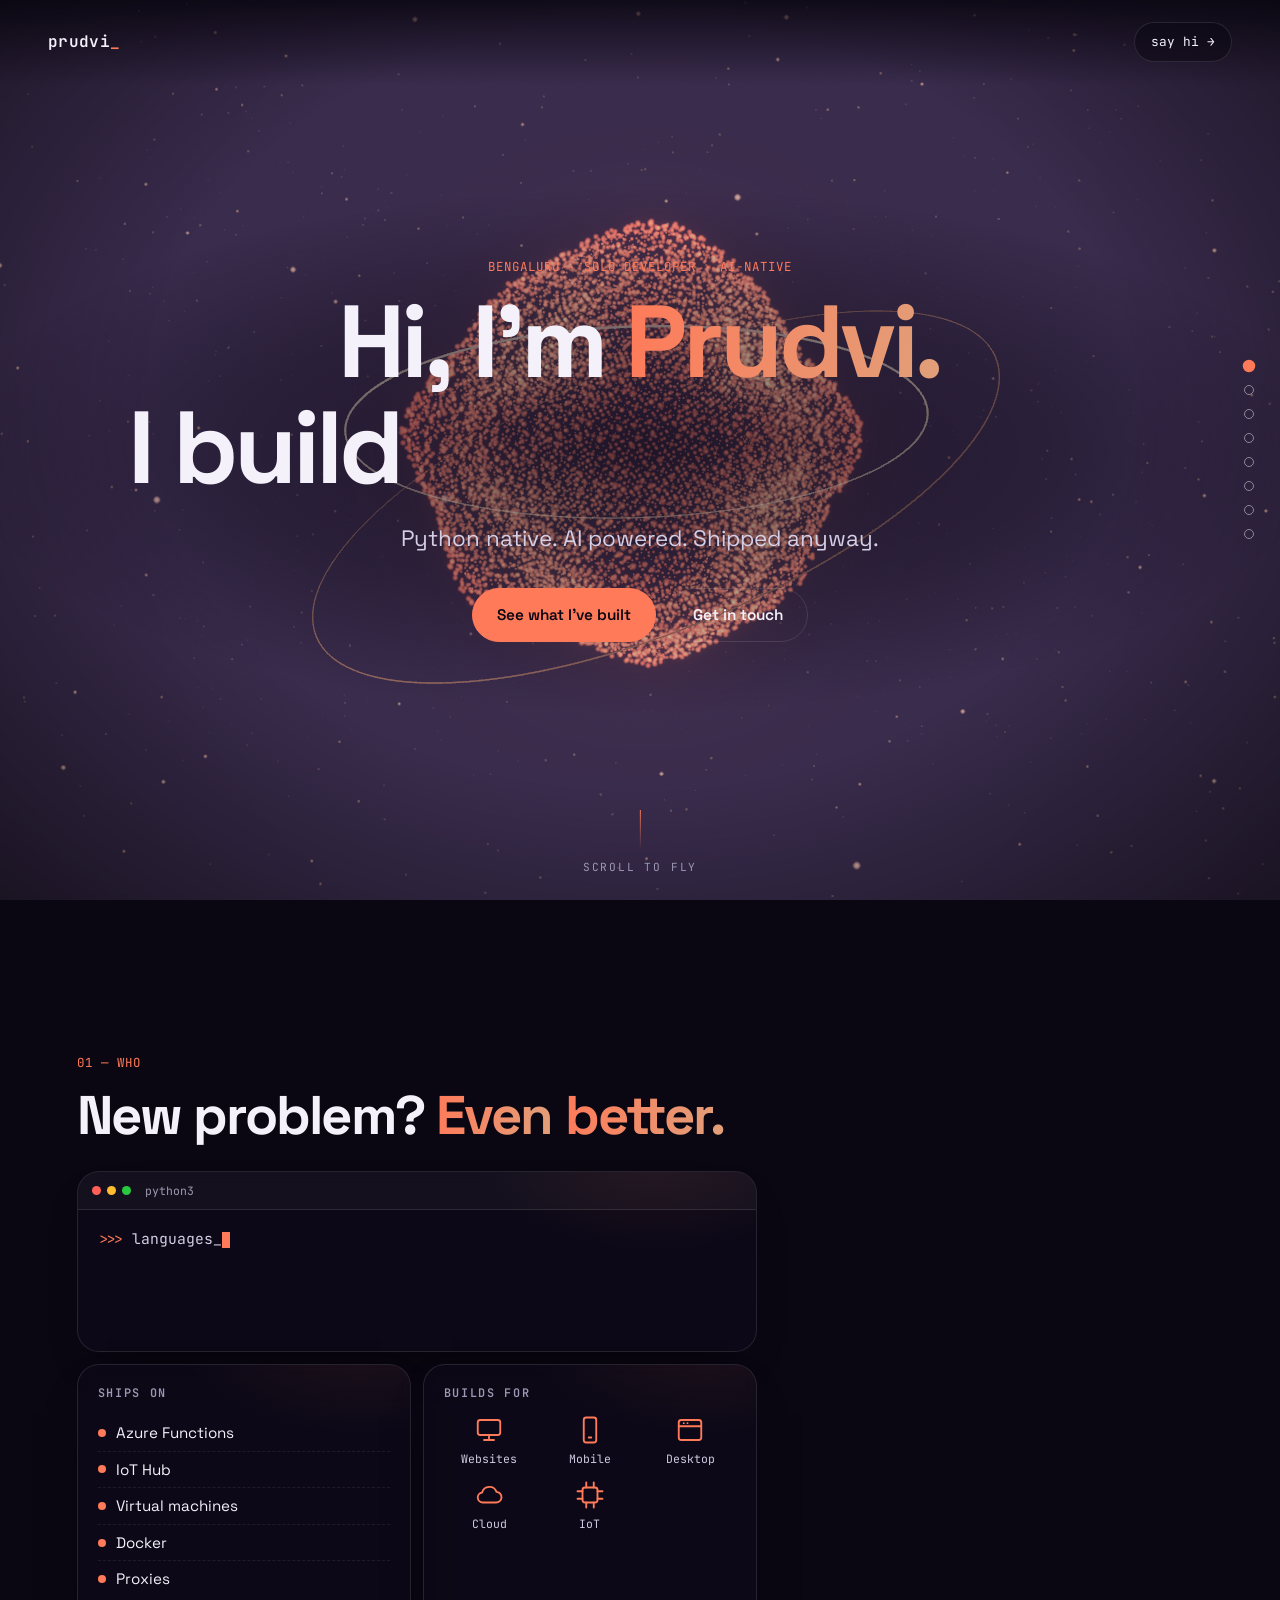
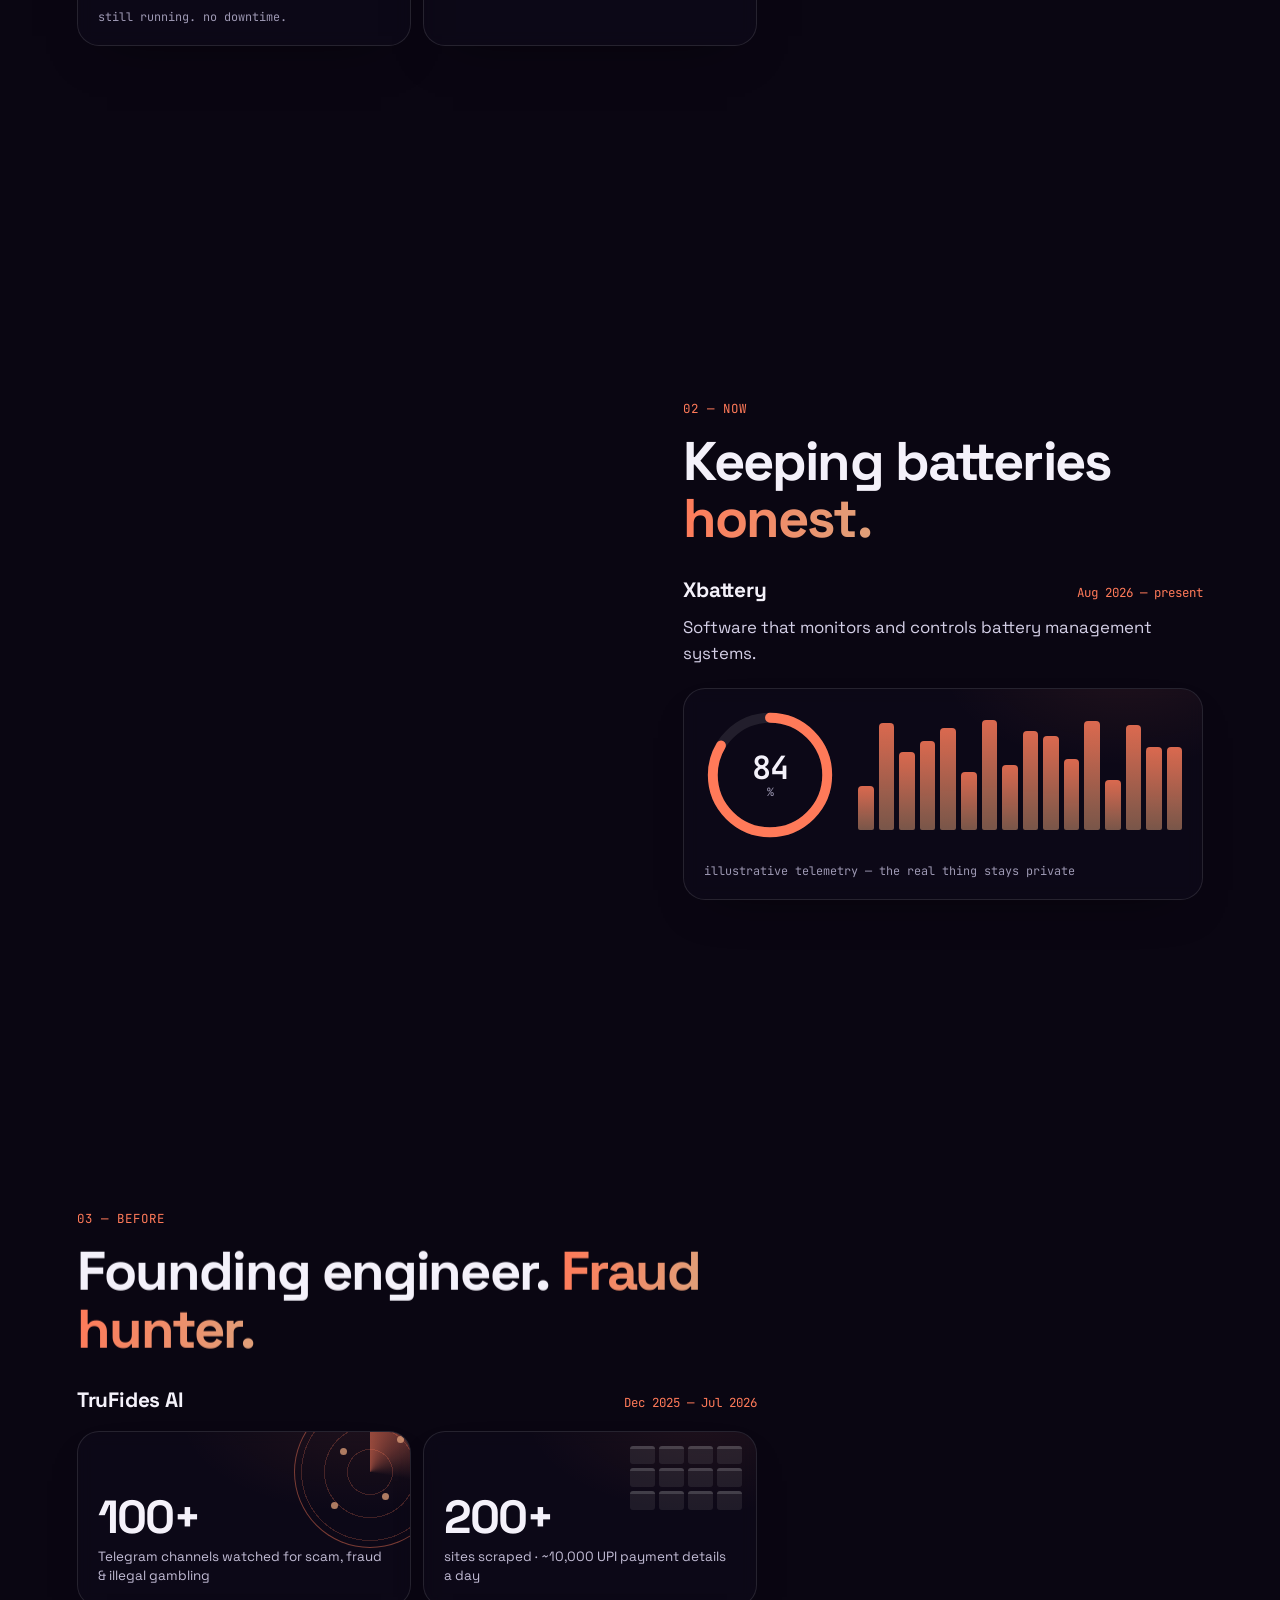
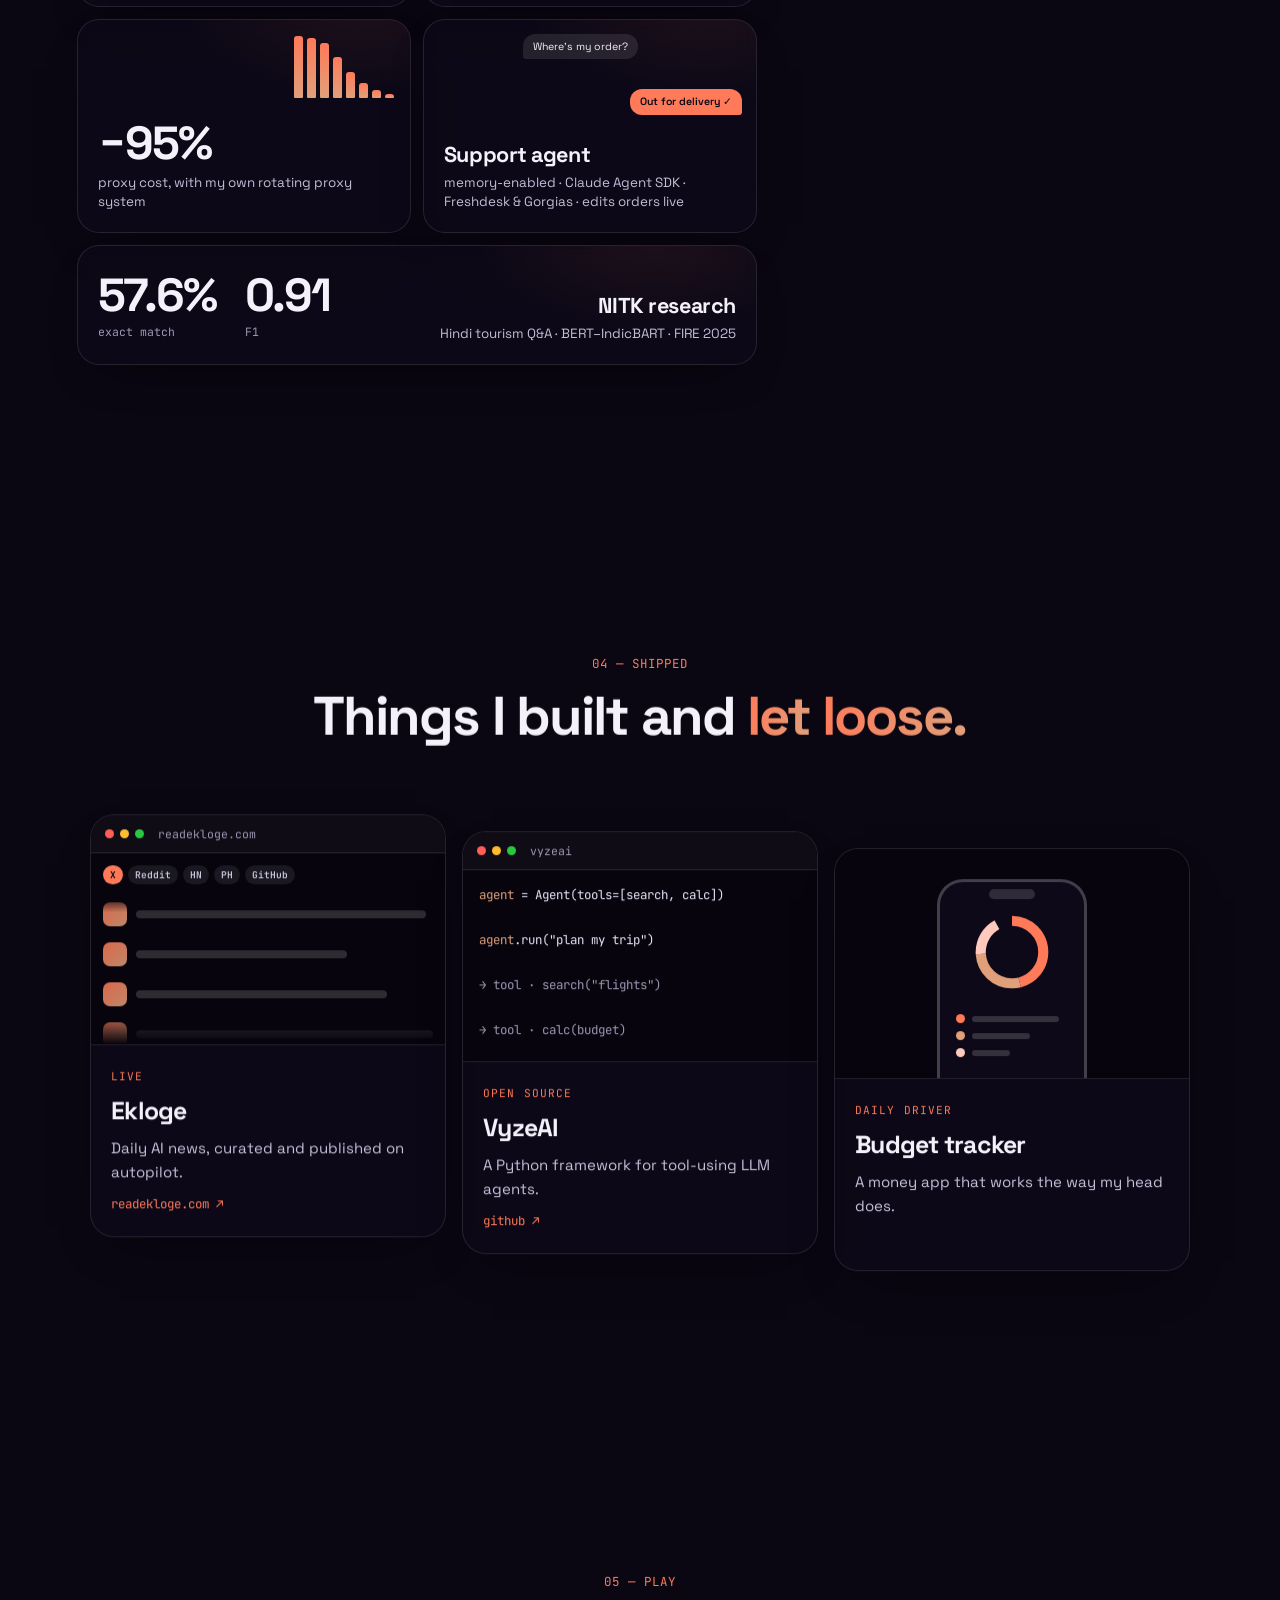
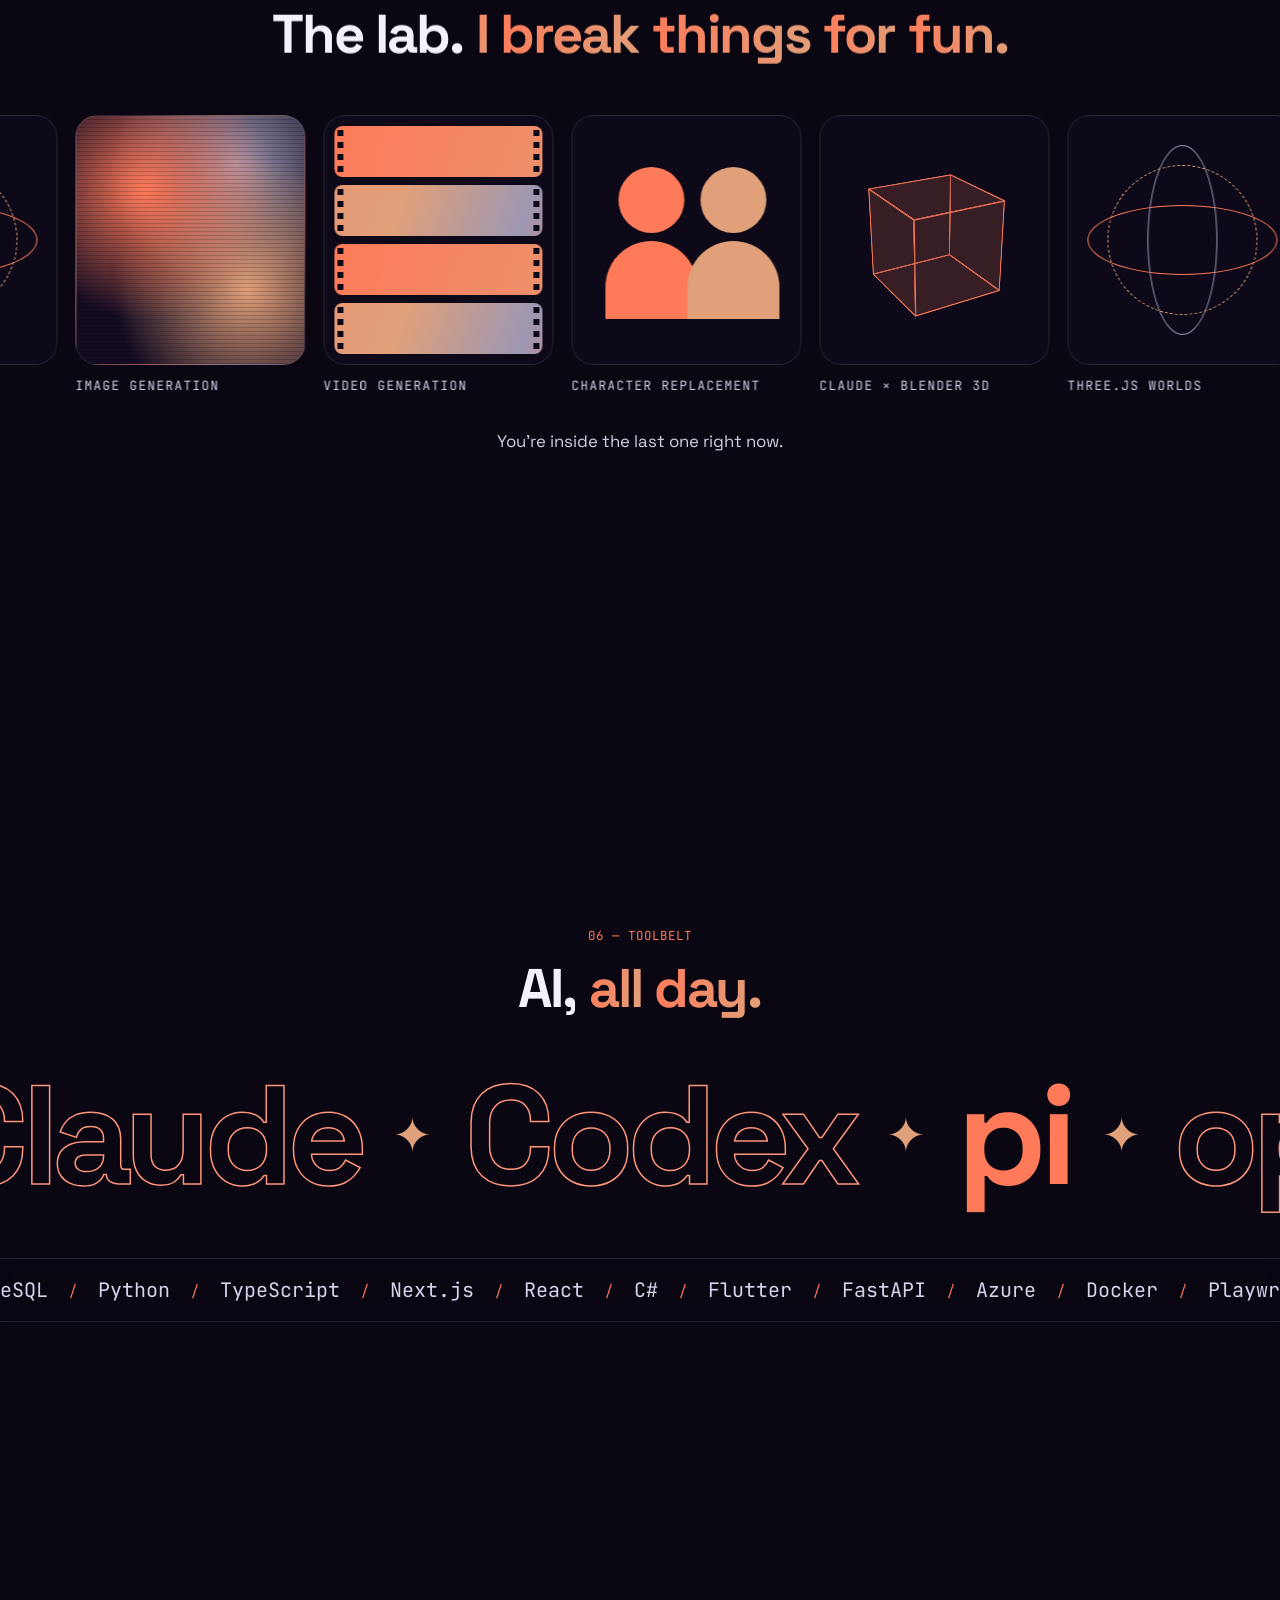
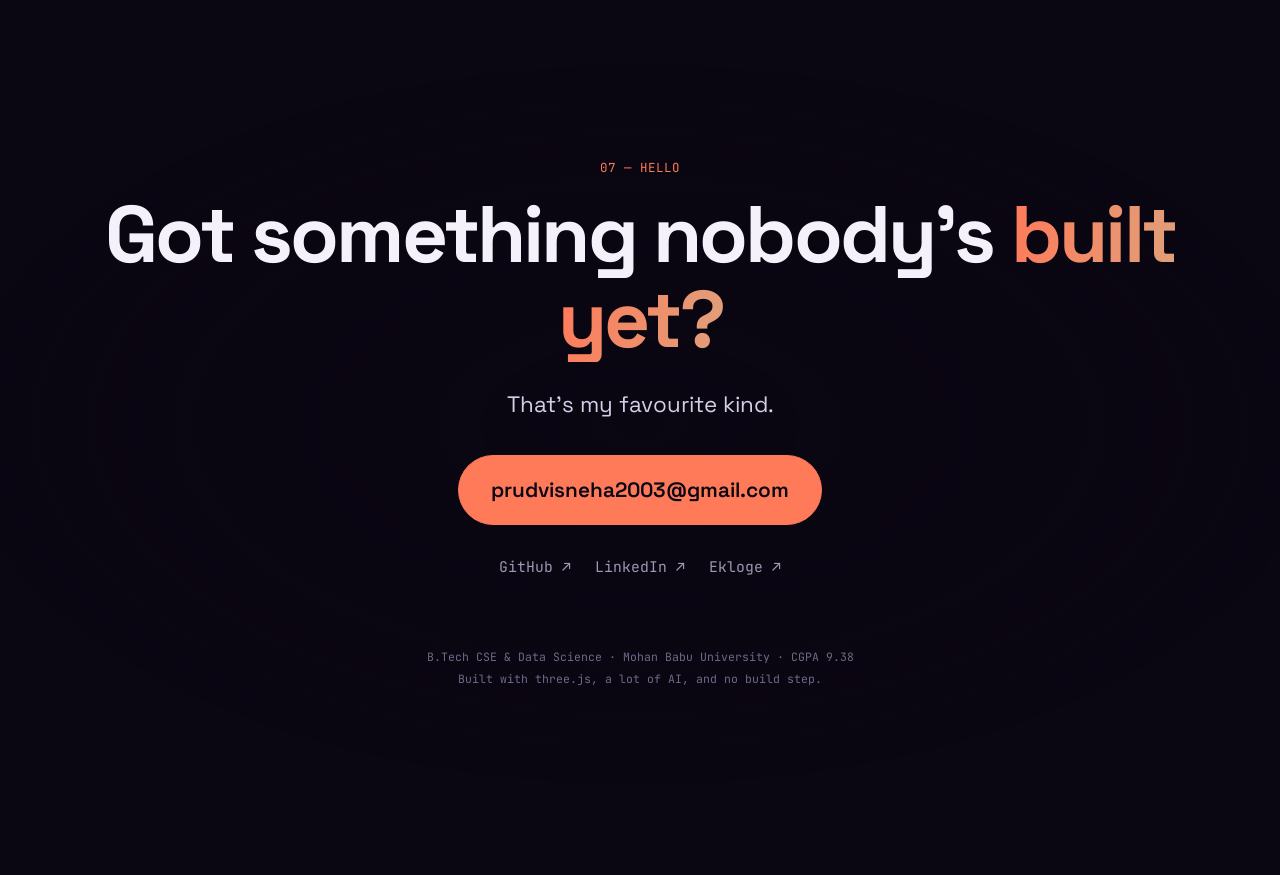
==== commit 159558f6: "Cache-bust style.css and main.js so stale redesign assets are not reused After the revert, browsers " ====
--- a/index.html
+++ b/index.html
@@ -12,7 +12,7 @@
 <link rel="preconnect" href="https://fonts.gstatic.com" crossorigin>
 <link href="https://fonts.googleapis.com/css2?family=JetBrains+Mono:wght@400;600&family=Space+Grotesk:wght@400;500;700&display=swap" rel="stylesheet">
 <link rel="stylesheet" href="vendor/lenis.css">
-<link rel="stylesheet" href="style.css">
+<link rel="stylesheet" href="style.css?v=20261004">
 <script>document.documentElement.classList.add('js');setTimeout(function(){if(!window.__ready)document.documentElement.classList.remove('js')},6000)</script>
 <script type="importmap">{ "imports": { "three": "./vendor/three.module.min.js" } }</script>
 </head>
@@ -255,6 +255,6 @@
 <script src="vendor/gsap.min.js"></script>
 <script src="vendor/ScrollTrigger.min.js"></script>
 <script src="vendor/lenis.min.js"></script>
-<script type="module" src="main.js"></script>
+<script type="module" src="main.js?v=20261004"></script>
 </body>
 </html>
--- a/style.css
+++ b/style.css
@@ -1,7 +1,7 @@
 :root {
   --bg: #0a0612;
   --accent: #ff7a59;
-  --accent2: #ff3d8b;
+  --accent2: #e0a07a;
   --ink: #f4f1fa;
   --muted: #9d98b3;
   --line: rgba(255, 255, 255, .11);
@@ -54,7 +54,7 @@
 
 /* ---------- progress + cursor ---------- */
 .progress { position: fixed; top: 0; left: 0; right: 0; height: 3px; z-index: 80; pointer-events: none; }
-.progress i { display: block; height: 100%; transform: scaleX(0); transform-origin: left; background: linear-gradient(90deg, var(--accent), var(--accent2)); box-shadow: 0 0 14px var(--accent); }
+.progress i { display: block; height: 100%; transform: scaleX(0); transform-origin: left; background: linear-gradient(90deg, var(--accent), var(--accent2)); }
 
 .cursor { position: fixed; top: 0; left: 0; z-index: 90; pointer-events: none; opacity: 0; transition: opacity .3s; will-change: transform; }
 .cursor.on { opacity: 1; }
@@ -77,19 +77,18 @@
 }
 .top > * { pointer-events: auto; }
 .logo { font-family: var(--mono); font-weight: 600; letter-spacing: .02em; }
-.logo span { color: var(--accent); animation: blink 1.3s steps(2) infinite; }
+.logo span { color: var(--accent); }
 .top-cta {
   display: inline-block; font-family: var(--mono); font-size: .8rem; padding: 9px 16px; border-radius: 999px;
-  border: 1px solid var(--line); background: rgba(10, 6, 18, .5); backdrop-filter: blur(10px);
+  border: 1px solid var(--line); background: rgba(10, 6, 18, .5); backdrop-filter: blur(8px); -webkit-backdrop-filter: blur(8px);
   transition: border-color .25s, color .25s;
 }
 .top-cta:hover { border-color: var(--accent); color: var(--accent); }
-@keyframes blink { 0%, 100% { opacity: 1; } 50% { opacity: 0; } }
 
 .dots { position: fixed; right: clamp(10px, 2vw, 26px); top: 50%; transform: translateY(-50%); z-index: 50; display: flex; flex-direction: column; gap: 14px; }
 .dots a { position: relative; width: 10px; height: 10px; border-radius: 50%; border: 1px solid rgba(255, 255, 255, .45); transition: all .35s var(--ease); }
 .dots a:hover { border-color: var(--accent); }
-.dots a.active { background: var(--accent); border-color: var(--accent); box-shadow: 0 0 14px var(--accent); transform: scale(1.35); }
+.dots a.active { background: var(--accent); border-color: var(--accent); transform: scale(1.25); }
 .dots a span { position: absolute; right: 22px; top: 50%; transform: translateY(-50%); font: 400 .7rem var(--mono); white-space: nowrap; opacity: 0; pointer-events: none; transition: opacity .2s; }
 .dots a:hover span { opacity: 1; }
 
@@ -111,9 +110,14 @@
 h1.h1b { margin-top: .04em; }
 h2 { font-size: clamp(2rem, 4.6vw, 3.4rem); line-height: 1.06; letter-spacing: -.035em; font-weight: 700; margin-bottom: 26px; }
 h2.big { font-size: clamp(2.3rem, 6.4vw, 5rem); }
-h1, h2, #hero .lede, #hero .eyebrow { text-shadow: 0 2px 28px rgba(7, 4, 13, .85); }
+/* soft scrim behind the centered hero/contact copy instead of per-glyph shadows */
+#hero, #contact { overflow-x: clip; }
+#hero .wrap, #contact .wrap { position: relative; isolation: isolate; }
+#hero .wrap::before, #contact .wrap::before {
+  content: ""; position: absolute; inset: -18% -12%; z-index: -1; pointer-events: none;
+  background: radial-gradient(closest-side, rgba(10, 6, 18, .62), rgba(10, 6, 18, .32) 60%, transparent);
+}
 .grad, .grad-w {
-  text-shadow: none;
   background: linear-gradient(100deg, var(--accent), var(--accent2));
   -webkit-background-clip: text; background-clip: text; color: transparent;
 }
@@ -126,9 +130,10 @@
 .w { display: inline-block; overflow: hidden; vertical-align: top; padding: .08em .02em .14em; margin: -.08em -.02em -.14em; }
 .ch { display: inline-block; will-change: transform; }
 
-.swap { display: inline-block; color: var(--accent); position: relative; transition: opacity .3s, transform .3s, filter .3s; }
-.swap::after { content: ""; position: absolute; left: 0; right: 0; bottom: -.04em; height: .06em; background: var(--accent); border-radius: 4px; }
-.swap.out { opacity: 0; transform: translateY(.3em); filter: blur(8px); }
+.swap { display: inline-block; color: var(--accent); text-align: center; white-space: nowrap; text-shadow: none; max-width: 100%; }
+.swap-in { display: inline-block; position: relative; transition: opacity .35s var(--ease), transform .35s var(--ease); }
+.swap-in::after { content: ""; position: absolute; left: 0; right: 0; bottom: -.04em; height: .06em; background: var(--accent); border-radius: 4px; }
+.swap.out .swap-in { opacity: 0; transform: translateY(.18em); }
 
 .cta { display: flex; flex-wrap: wrap; gap: 12px; margin-top: 32px; }
 section.center .cta { justify-content: center; }
@@ -145,10 +150,9 @@
 .magnetic { will-change: transform; }
 
 .scroll-cue { position: absolute; bottom: 26px; left: 50%; transform: translateX(-50%); display: flex; flex-direction: column; align-items: center; gap: 10px; font: 400 .7rem var(--mono); letter-spacing: .16em; text-transform: uppercase; color: var(--muted); }
-.scroll-cue span { width: 1px; height: 40px; background: linear-gradient(var(--accent), transparent); animation: drip 2s infinite; }
-@keyframes drip { 0% { transform: scaleY(0); transform-origin: top; } 50% { transform: scaleY(1); transform-origin: top; } 51% { transform-origin: bottom; } 100% { transform: scaleY(0); transform-origin: bottom; } }
-
-.js .reveal { opacity: 0; transform: translateY(34px); filter: blur(8px); }
+.scroll-cue span { width: 1px; height: 40px; background: linear-gradient(var(--accent), transparent); }
+
+.js .reveal { opacity: 0; transform: translateY(12px); }
 .role { display: flex; flex-wrap: wrap; justify-content: space-between; align-items: baseline; gap: 4px 14px; margin-bottom: 8px; text-align: left; }
 section.center .role { justify-content: center; }
 .role b { font-size: 1.3rem; letter-spacing: -.01em; }
@@ -159,11 +163,11 @@
 .tile {
   position: relative; overflow: hidden; border-radius: 22px; padding: 20px;
   background: var(--glass); border: 1px solid var(--line);
-  backdrop-filter: blur(16px) saturate(1.3); -webkit-backdrop-filter: blur(16px) saturate(1.3);
-  box-shadow: 0 30px 70px -34px rgba(0, 0, 0, .85), inset 0 1px 0 rgba(255, 255, 255, .06);
+  backdrop-filter: blur(8px); -webkit-backdrop-filter: blur(8px);
+  box-shadow: 0 20px 50px -30px rgba(0, 0, 0, .6);
   text-align: left;
 }
-.tile::before { content: ""; position: absolute; inset: 0; pointer-events: none; background: radial-gradient(260px 140px at var(--mx, 85%) -10%, color-mix(in srgb, var(--accent) 16%, transparent), transparent 70%); }
+.tile::before { content: ""; position: absolute; inset: 0; pointer-events: none; background: radial-gradient(260px 140px at var(--mx, 85%) -10%, color-mix(in srgb, var(--accent) 8%, transparent), transparent 70%); }
 .tile-h { font: 600 .74rem var(--mono); letter-spacing: .14em; text-transform: uppercase; color: var(--muted); margin-bottom: 14px; }
 .tile-note { font: 400 .74rem var(--mono); color: var(--muted); margin-top: 12px; }
 
@@ -179,14 +183,14 @@
 .chrome i:nth-child(1) { background: #ff5f57; } .chrome i:nth-child(2) { background: #febc2e; } .chrome i:nth-child(3) { background: #28c840; }
 .chrome span { margin-left: 8px; font: 400 .72rem var(--mono); color: var(--muted); }
 .code { font: 400 .92rem/1.75 var(--mono); padding: 16px 18px; white-space: pre-wrap; min-height: 9.6em; color: #e9e4f7; }
-.code .p { color: var(--accent); } .code .s { color: var(--accent2); } .code .k { color: #8fe3ff; }
-.code .caret { display: inline-block; width: .55em; height: 1.05em; background: var(--accent); vertical-align: text-bottom; animation: blink 1s steps(2) infinite; }
+.code .p { color: var(--accent); } .code .s { color: var(--accent2); } .code .k { color: #d4cfe6; }
+.code .caret { display: inline-block; width: .55em; height: 1.05em; background: var(--accent); vertical-align: text-bottom; }
 
 .status li { display: flex; align-items: center; gap: 10px; padding: 6px 0; font-size: .95rem; border-bottom: 1px dashed rgba(255, 255, 255, .08); }
 .status li:last-child { border: 0; }
-.status li i { width: 8px; height: 8px; border-radius: 50%; background: #3dff9a; box-shadow: 0 0 10px #3dff9a; animation: pulse 2.4s infinite; }
+.status li i { width: 8px; height: 8px; border-radius: 50%; background: var(--accent); animation: pulse 2.4s infinite; }
 .status li:nth-child(2) i { animation-delay: .3s; } .status li:nth-child(3) i { animation-delay: .6s; } .status li:nth-child(4) i { animation-delay: .9s; } .status li:nth-child(5) i { animation-delay: 1.2s; }
-@keyframes pulse { 0%, 100% { opacity: 1; transform: scale(1); } 50% { opacity: .35; transform: scale(.7); } }
+@keyframes pulse { 0%, 100% { opacity: 1; } 50% { opacity: .45; } }
 .icons { display: grid; grid-template-columns: repeat(3, 1fr); gap: 14px 10px; }
 .icons div { display: flex; flex-direction: column; align-items: center; gap: 6px; font: 400 .72rem var(--mono); color: #cfc9e2; }
 .icons svg { width: 30px; height: 30px; fill: none; stroke: var(--accent); stroke-width: 1.5; stroke-linecap: round; stroke-linejoin: round; transition: transform .4s var(--ease), stroke .3s; }
@@ -198,13 +202,12 @@
 .ring svg { width: 100%; height: 100%; transform: rotate(-90deg); overflow: visible; }
 .ring circle { fill: none; stroke-width: 9; stroke-linecap: round; }
 .ring .trk { stroke: rgba(255, 255, 255, .09); }
-.ring .val { stroke: var(--accent); stroke-dasharray: 326.7; stroke-dashoffset: 326.7; filter: drop-shadow(0 0 8px var(--accent)); transition: stroke-dashoffset 1.2s var(--ease); }
+.ring .val { stroke: var(--accent); stroke-dasharray: 326.7; stroke-dashoffset: 326.7; transition: stroke-dashoffset 1.2s var(--ease); }
 .ring-n { position: absolute; inset: 0; display: grid; place-content: center; text-align: center; }
 .ring-n b { font: 600 2rem/1 var(--mono); letter-spacing: -.04em; }
 .ring-n small { font: 400 .72rem var(--mono); color: var(--muted); }
 .bars { flex: 1; min-width: 150px; height: 110px; display: flex; align-items: flex-end; gap: 5px; }
-.bars i { flex: 1; border-radius: 4px 4px 2px 2px; background: linear-gradient(var(--accent), color-mix(in srgb, var(--accent2) 60%, transparent)); transform-origin: bottom; animation: cell 3.6s ease-in-out infinite; animation-delay: var(--d); height: var(--h); opacity: .9; }
-@keyframes cell { 0%, 100% { transform: scaleY(.55); } 50% { transform: scaleY(1); } }
+.bars i { flex: 1; border-radius: 4px 4px 2px 2px; background: linear-gradient(var(--accent), color-mix(in srgb, var(--accent2) 60%, transparent)); transform-origin: bottom; height: var(--h); opacity: .85; }
 .telemetry .tile-note { flex-basis: 100%; margin: 0; }
 
 /* before */
@@ -212,25 +215,24 @@
 .b-before .chat-tile { min-height: 214px; }
 .b-before .nitk-tile { grid-column: 1 / -1; min-height: 120px; flex-direction: row; align-items: flex-end; justify-content: space-between; gap: 16px; }
 .radar { position: absolute; right: -36px; top: -36px; width: 152px; height: 152px; border-radius: 50%; border: 1px solid color-mix(in srgb, var(--accent) 45%, transparent); background: repeating-radial-gradient(circle, transparent 0 22px, color-mix(in srgb, var(--accent) 22%, transparent) 22px 23px); overflow: hidden; }
-.radar::before { content: ""; position: absolute; inset: 0; background: conic-gradient(from 0deg, color-mix(in srgb, var(--accent) 55%, transparent), transparent 28%); animation: sweep 4s linear infinite; }
-.radar i { position: absolute; left: var(--x); top: var(--y); width: 7px; height: 7px; border-radius: 50%; background: var(--accent2); box-shadow: 0 0 10px var(--accent2); animation: blip 4s infinite; animation-delay: var(--d); opacity: 0; }
+.radar::before { content: ""; position: absolute; inset: 0; background: conic-gradient(from 0deg, color-mix(in srgb, var(--accent) 55%, transparent), transparent 28%); animation: sweep 4s linear 1; }
+.radar i { position: absolute; left: var(--x); top: var(--y); width: 7px; height: 7px; border-radius: 50%; background: var(--accent2); opacity: .75; }
 @keyframes sweep { to { transform: rotate(360deg); } }
-@keyframes blip { 0%, 8% { opacity: 1; transform: scale(1.8); } 40%, 100% { opacity: 0; transform: scale(.6); } }
 .scr { position: absolute; right: 14px; top: 14px; display: grid; grid-template-columns: repeat(4, 1fr); gap: 4px; width: 112px; }
-.scr i { aspect-ratio: 4 / 3; border-radius: 3px; background: rgba(255, 255, 255, .08); border-top: 3px solid rgba(255, 255, 255, .15); animation: shot 3.2s infinite; animation-delay: var(--d); }
+.scr i { aspect-ratio: 4 / 3; border-radius: 3px; background: rgba(255, 255, 255, .08); border-top: 3px solid rgba(255, 255, 255, .15); animation: shot 3.2s 1; animation-delay: var(--d); }
 @keyframes shot { 0%, 70%, 100% { background: rgba(255, 255, 255, .08); border-top-color: rgba(255, 255, 255, .15); } 12%, 40% { background: color-mix(in srgb, var(--accent) 60%, transparent); border-top-color: var(--accent2); } }
 .pbars { position: absolute; right: 16px; top: 16px; height: 62px; display: flex; align-items: flex-end; gap: 4px; }
 .pbars i { width: 9px; border-radius: 3px 3px 1px 1px; background: linear-gradient(var(--accent), var(--accent2)); height: var(--h); transform: scaleY(0); transform-origin: bottom; transition: transform 1.1s var(--ease); transition-delay: calc(var(--k) * 90ms); }
 .pbars.in i { transform: scaleY(1); }
 .chat { position: absolute; right: 14px; top: 14px; width: 66%; display: grid; gap: 5px; justify-items: end; }
-.msg { font-size: .66rem; padding: 6px 10px; border-radius: 12px; max-width: 100%; line-height: 1.3; opacity: 0; animation: msgin 7s infinite; }
+.msg { font-size: .66rem; padding: 6px 10px; border-radius: 12px; max-width: 100%; line-height: 1.3; opacity: 0; animation: msgin .6s var(--ease) 1 both; }
 .msg.them { justify-self: start; background: rgba(255, 255, 255, .1); border-bottom-left-radius: 3px; }
 .msg.me { background: var(--accent); color: #0a0612; border-bottom-right-radius: 3px; font-weight: 600; animation-delay: 2.4s; }
-.msg.typing { display: flex; gap: 3px; padding: 8px 10px; background: rgba(255, 255, 255, .1); animation-name: typing; animation-delay: 1s; justify-self: start; }
-.msg.typing i { width: 4px; height: 4px; border-radius: 50%; background: #fff; animation: dot 1s infinite; }
+.msg.typing { display: flex; gap: 3px; padding: 8px 10px; background: rgba(255, 255, 255, .1); animation: typing 1.8s .6s 1 both; justify-self: start; }
+.msg.typing i { width: 4px; height: 4px; border-radius: 50%; background: #fff; animation: dot 1s 2; }
 .msg.typing i:nth-child(2) { animation-delay: .15s; } .msg.typing i:nth-child(3) { animation-delay: .3s; }
-@keyframes msgin { 0% { opacity: 0; transform: translateY(8px); } 6%, 90% { opacity: 1; transform: none; } 100% { opacity: 0; } }
-@keyframes typing { 0% { opacity: 0; } 6%, 28% { opacity: 1; } 34%, 100% { opacity: 0; } }
+@keyframes msgin { 0% { opacity: 0; transform: translateY(8px); } 100% { opacity: 1; transform: none; } }
+@keyframes typing { 0% { opacity: 0; } 10%, 80% { opacity: 1; } 100% { opacity: 0; } }
 @keyframes dot { 0%, 100% { opacity: .3; } 50% { opacity: 1; } }
 .nitk { display: flex; gap: 28px; }
 .nitk strong { display: block; font-size: clamp(2rem, 4vw, 2.9rem); line-height: 1; letter-spacing: -.04em; }
@@ -239,8 +241,8 @@
 
 /* ---------- showcase ---------- */
 .showcase { display: grid; grid-template-columns: repeat(3, 1fr); gap: 16px; margin-top: 10px; text-align: left; perspective: 1200px; }
-.proj { display: flex; flex-direction: column; border-radius: 24px; overflow: hidden; background: var(--glass); border: 1px solid var(--line); backdrop-filter: blur(16px); -webkit-backdrop-filter: blur(16px); box-shadow: 0 40px 80px -40px rgba(0, 0, 0, .9); will-change: transform; position: relative; }
-.proj::after { content: ""; position: absolute; inset: 0; pointer-events: none; border-radius: inherit; background: radial-gradient(360px 220px at var(--gx, 50%) var(--gy, 0%), rgba(255, 255, 255, .12), transparent 65%); opacity: var(--go, 0); transition: opacity .3s; }
+.proj { display: flex; flex-direction: column; border-radius: 24px; overflow: hidden; background: var(--glass); border: 1px solid var(--line); backdrop-filter: blur(8px); -webkit-backdrop-filter: blur(8px); box-shadow: 0 20px 50px -30px rgba(0, 0, 0, .6); will-change: transform; position: relative; }
+.proj::after { content: ""; position: absolute; inset: 0; pointer-events: none; border-radius: inherit; background: radial-gradient(360px 220px at var(--gx, 50%) var(--gy, 0%), rgba(255, 255, 255, .06), transparent 65%); opacity: var(--go, 0); transition: opacity .3s; }
 .proj .mock { height: 230px; position: relative; overflow: hidden; background: color-mix(in srgb, var(--bg) 70%, #000); border-bottom: 1px solid var(--line); }
 .meta { padding: 18px 20px 20px; }
 .tag { font: 400 .7rem var(--mono); letter-spacing: .1em; text-transform: uppercase; color: var(--accent); }
@@ -253,27 +255,25 @@
 .src b { font: 600 .6rem var(--mono); padding: 3px 7px; border-radius: 99px; background: rgba(255, 255, 255, .08); color: #cfc9e2; }
 .src b:first-child { background: var(--accent); color: #0a0612; }
 .scroller { height: 150px; overflow: hidden; -webkit-mask-image: linear-gradient(transparent, #000 12%, #000 80%, transparent); mask-image: linear-gradient(transparent, #000 12%, #000 80%, transparent); }
-.rows { animation: feed 14s linear infinite; }
 .rows p { display: flex; align-items: center; gap: 9px; padding: 8px 0; }
 .rows i { width: 24px; height: 24px; flex: none; border-radius: 7px; background: linear-gradient(135deg, var(--accent), var(--accent2)); opacity: .85; }
 .rows span { height: 8px; width: var(--w); border-radius: 4px; background: rgba(255, 255, 255, .16); }
-@keyframes feed { to { transform: translateY(-50%); } }
 
 .terminal .code { font-size: .78rem; line-height: 1.8; padding: 14px 16px; min-height: 0; }
-.run .l { display: block; opacity: 0; animation: line 7s infinite; animation-delay: calc(var(--i) * .9s); }
+.run .l { display: block; opacity: 0; animation: line .5s var(--ease) 1 both; animation-delay: calc(var(--i) * .5s); }
 .run .l em { font-style: normal; color: var(--accent2); }
-.run .dim { color: var(--muted); } .run .ok { color: #3dff9a; }
-@keyframes line { 0% { opacity: 0; transform: translateX(-6px); } 6%, 86% { opacity: 1; transform: none; } 100% { opacity: 0; } }
+.run .dim { color: var(--muted); } .run .ok { color: var(--accent); }
+@keyframes line { 0% { opacity: 0; transform: translateX(-6px); } 100% { opacity: 1; transform: none; } }
 
 .phone-wrap { display: grid; place-items: end center; }
 .phone { position: relative; width: 150px; height: 215px; margin-top: 30px; border-radius: 26px 26px 0 0; border: 3px solid rgba(255, 255, 255, .22); border-bottom: 0; background: #0d0918; padding: 24px 16px 0; overflow: hidden; }
 .notch { position: absolute; top: 7px; left: 50%; width: 46px; height: 10px; margin-left: -23px; border-radius: 99px; background: rgba(255, 255, 255, .14); }
 .donut { width: 92px; height: 92px; display: block; margin: 0 auto 12px; transform: rotate(-90deg); }
-.donut circle { fill: none; stroke-width: 11; stroke-dasharray: 0 100; animation: donut 6s var(--ease) infinite; }
+.donut circle { fill: none; stroke-width: 11; stroke-dasharray: 0 100; animation: donut 1.6s var(--ease) 1 forwards; }
 .donut .d0 { stroke: var(--accent); --a: 46; }
 .donut .d1 { stroke: var(--accent2); --a: 28; stroke-dashoffset: -46; }
 .donut .d2 { stroke: color-mix(in srgb, var(--accent) 40%, #fff); --a: 18; stroke-dashoffset: -74; }
-@keyframes donut { 0% { stroke-dasharray: 0 100; } 25%, 85% { stroke-dasharray: var(--a) 100; } 100% { stroke-dasharray: 0 100; } }
+@keyframes donut { 0% { stroke-dasharray: 0 100; } 100% { stroke-dasharray: var(--a) 100; } }
 .cats p { display: flex; align-items: center; gap: 7px; padding: 4px 0; }
 .cats i { width: 9px; height: 9px; border-radius: 50%; background: var(--accent); }
 .cats p:nth-child(2) i { background: var(--accent2); } .cats p:nth-child(3) i { background: color-mix(in srgb, var(--accent) 40%, #fff); }
@@ -295,24 +295,21 @@
 .lt span { font: 400 .8rem var(--mono); letter-spacing: .08em; text-transform: uppercase; color: #d2cde6; }
 .art { height: 250px; border-radius: 22px; position: relative; overflow: hidden; border: 1px solid var(--line); background: #0d0918; transition: transform .5s var(--ease); }
 .lt:hover .art { transform: translateY(-8px) rotate(-1.2deg); }
-.a-img { background: radial-gradient(circle at 30% 30%, var(--accent), transparent 55%), radial-gradient(circle at 75% 70%, var(--accent2), transparent 55%), radial-gradient(circle at 70% 20%, #4da3ff, transparent 50%), #120b22; animation: hue 9s linear infinite; }
+.a-img { background: radial-gradient(circle at 30% 30%, var(--accent), transparent 55%), radial-gradient(circle at 75% 70%, var(--accent2), transparent 55%), radial-gradient(circle at 70% 20%, var(--muted), transparent 50%), #120b22; }
 .a-img::after { content: ""; position: absolute; inset: 0; background: repeating-linear-gradient(0deg, rgba(0, 0, 0, .18) 0 1px, transparent 1px 4px); }
-@keyframes hue { to { filter: hue-rotate(360deg); } }
 .a-vid { display: flex; flex-direction: column; gap: 8px; padding: 10px; }
-.a-vid i { flex: 1; border-radius: 8px; background: linear-gradient(110deg, var(--accent), var(--accent2) 60%, #4da3ff, var(--accent)); background-size: 300% 100%; animation: scrub 3.4s linear infinite; position: relative; }
-.a-vid i:nth-child(2) { animation-delay: -.8s; } .a-vid i:nth-child(3) { animation-delay: -1.6s; } .a-vid i:nth-child(4) { animation-delay: -2.4s; }
+.a-vid i { flex: 1; border-radius: 8px; background: linear-gradient(110deg, var(--accent), var(--accent2) 60%, var(--muted), var(--accent)); background-size: 300% 100%; position: relative; }
+.a-vid i:nth-child(2) { background-position: -75% 0; } .a-vid i:nth-child(3) { background-position: -150% 0; } .a-vid i:nth-child(4) { background-position: -225% 0; }
 .a-vid i::before, .a-vid i::after { content: ""; position: absolute; top: 4px; bottom: 4px; width: 6px; background: repeating-linear-gradient(#0d0918 0 6px, transparent 6px 12px); }
 .a-vid i::before { left: 3px; } .a-vid i::after { right: 3px; }
-@keyframes scrub { to { background-position: -300% 0; } }
-.a-swap i { position: absolute; top: 34%; width: 66px; height: 66px; margin-top: -33px; border-radius: 50%; animation: swapA 4s var(--ease) infinite; }
+.a-swap i { position: absolute; top: 34%; width: 66px; height: 66px; margin-top: -33px; border-radius: 50%; animation: swapA 4s var(--ease) 1; }
 .a-swap i::after { content: ""; position: absolute; left: 50%; top: 74px; width: 92px; height: 78px; margin-left: -46px; border-radius: 46px 46px 0 0; background: inherit; }
 .a-swap i:nth-child(1) { left: 20%; background: var(--accent); }
 .a-swap i:nth-child(2) { left: 56%; background: var(--accent2); animation-name: swapB; }
 @keyframes swapA { 0%, 20% { transform: translateX(0); } 50%, 70% { transform: translateX(84px); } 100% { transform: translateX(0); } }
 @keyframes swapB { 0%, 20% { transform: translateX(0); } 50%, 70% { transform: translateX(-84px); } 100% { transform: translateX(0); } }
 @property --ry { syntax: "<angle>"; inherits: true; initial-value: 0deg; }
-.a-cube { display: grid; place-items: center; perspective: 520px; animation: cube 9s linear infinite; }
-@keyframes cube { to { --ry: 360deg; } }
+.a-cube { display: grid; place-items: center; perspective: 520px; --ry: 30deg; }
 .a-cube b { position: absolute; width: 96px; height: 96px; border: 1.5px solid var(--accent); background: color-mix(in srgb, var(--accent) 9%, transparent); transform: rotateX(-24deg) rotateY(var(--ry)) var(--f) translateZ(48px); }
 .a-cube b:nth-child(1) { --f: rotateY(0deg); }
 .a-cube b:nth-child(2) { --f: rotateY(90deg); }
@@ -320,10 +317,10 @@
 .a-cube b:nth-child(4) { --f: rotateY(-90deg); }
 .a-cube b:nth-child(5) { --f: rotateX(90deg); }
 .a-cube b:nth-child(6) { --f: rotateX(-90deg); }
-.a-ring i { position: absolute; left: 50%; top: 50%; border-radius: 50%; border: 1.5px solid var(--accent); animation: ringspin 7s linear infinite; }
+.a-ring i { position: absolute; left: 50%; top: 50%; border-radius: 50%; border: 1.5px solid var(--accent); animation: ringspin 7s linear 1; }
 .a-ring i:nth-child(1) { width: 190px; height: 70px; margin: -35px 0 0 -95px; }
 .a-ring i:nth-child(2) { width: 150px; height: 150px; margin: -75px 0 0 -75px; border-color: var(--accent2); animation-duration: 10s; animation-direction: reverse; border-style: dashed; }
-.a-ring i:nth-child(3) { width: 70px; height: 190px; margin: -95px 0 0 -35px; border-color: #4da3ff; animation-duration: 5s; }
+.a-ring i:nth-child(3) { width: 70px; height: 190px; margin: -95px 0 0 -35px; border-color: var(--muted); animation-duration: 5s; }
 @keyframes ringspin { to { transform: rotate(360deg); } }
 
 /* ---------- contact ---------- */
@@ -349,6 +346,7 @@
   .telemetry { justify-content: center; }
 }
 @media (prefers-reduced-motion: reduce) {
-  .js .reveal, .js [data-split] .ch { opacity: 1; transform: none; filter: none; }
+  .js .reveal, .js [data-split] .ch { opacity: 1; transform: none; }
+  .swap-in { transition: none; }
   *, *::before, *::after { animation-duration: .001s !important; animation-iteration-count: 1 !important; }
 }
